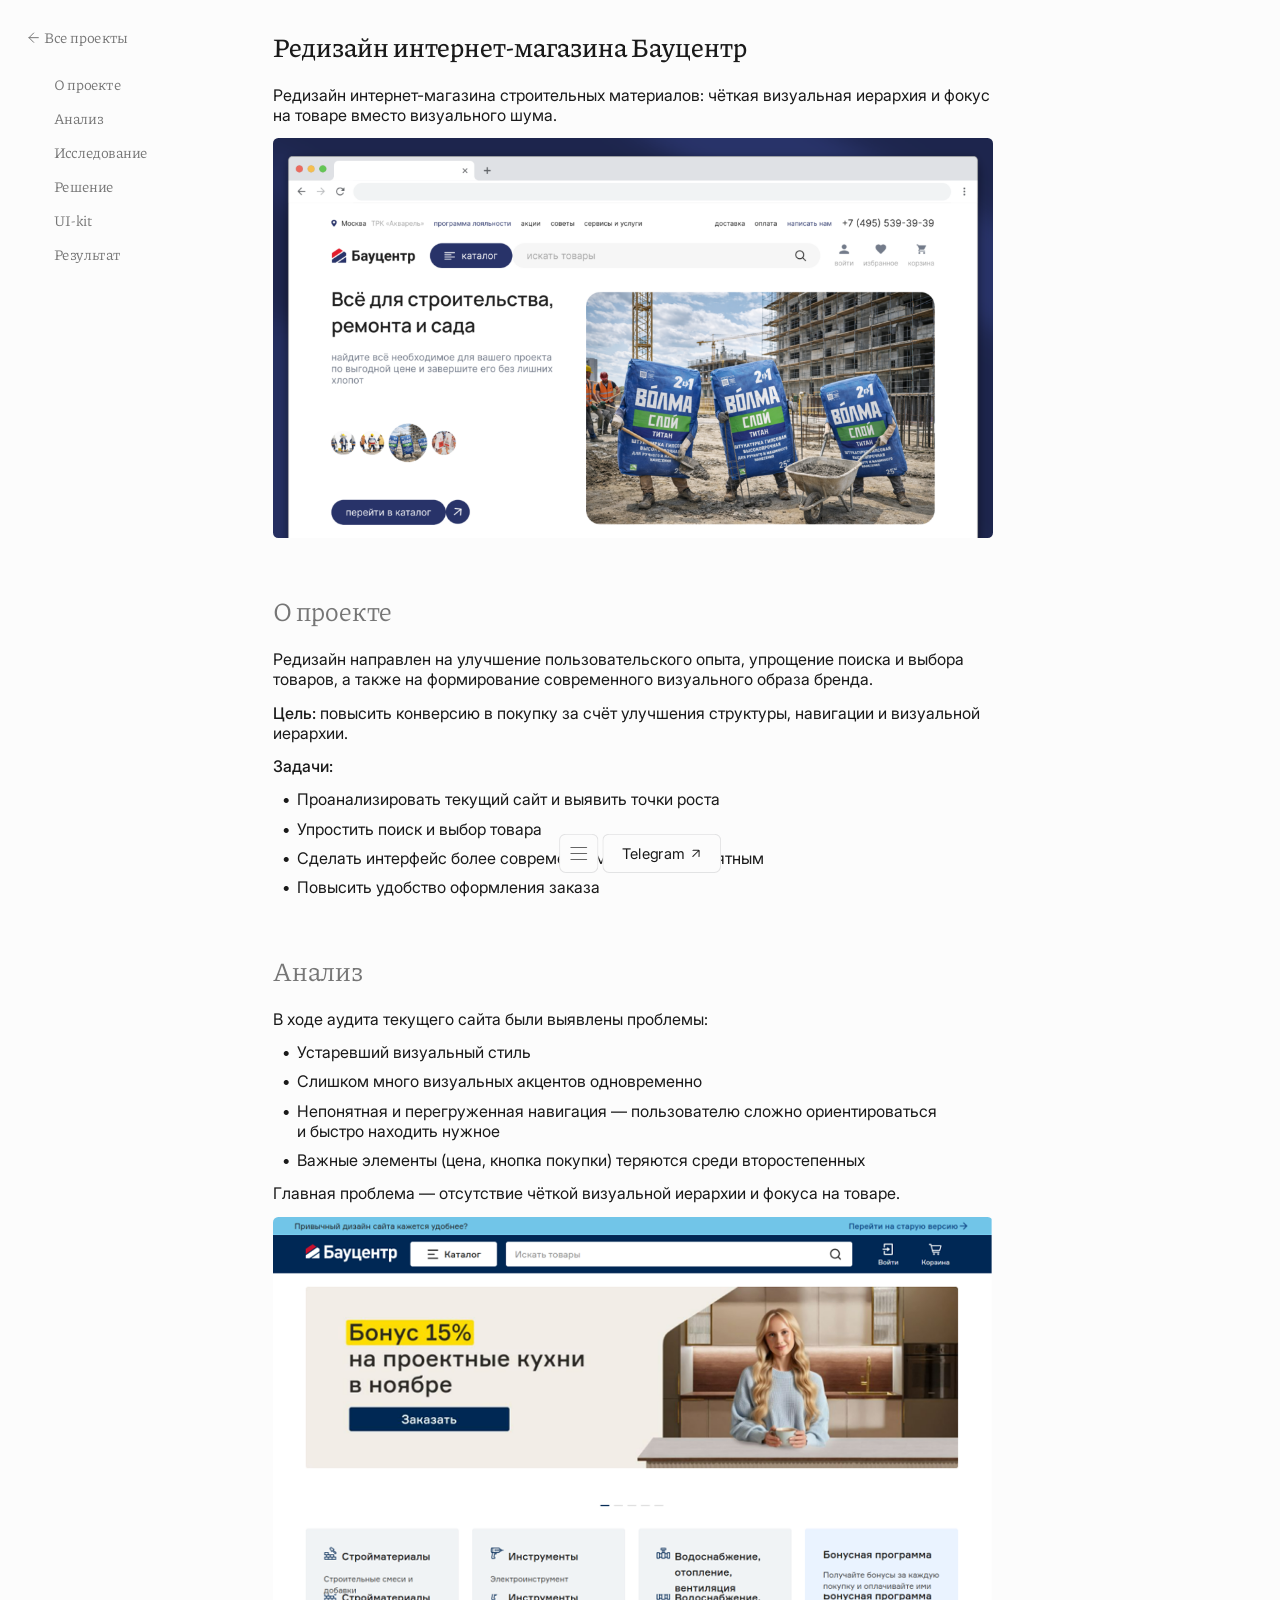
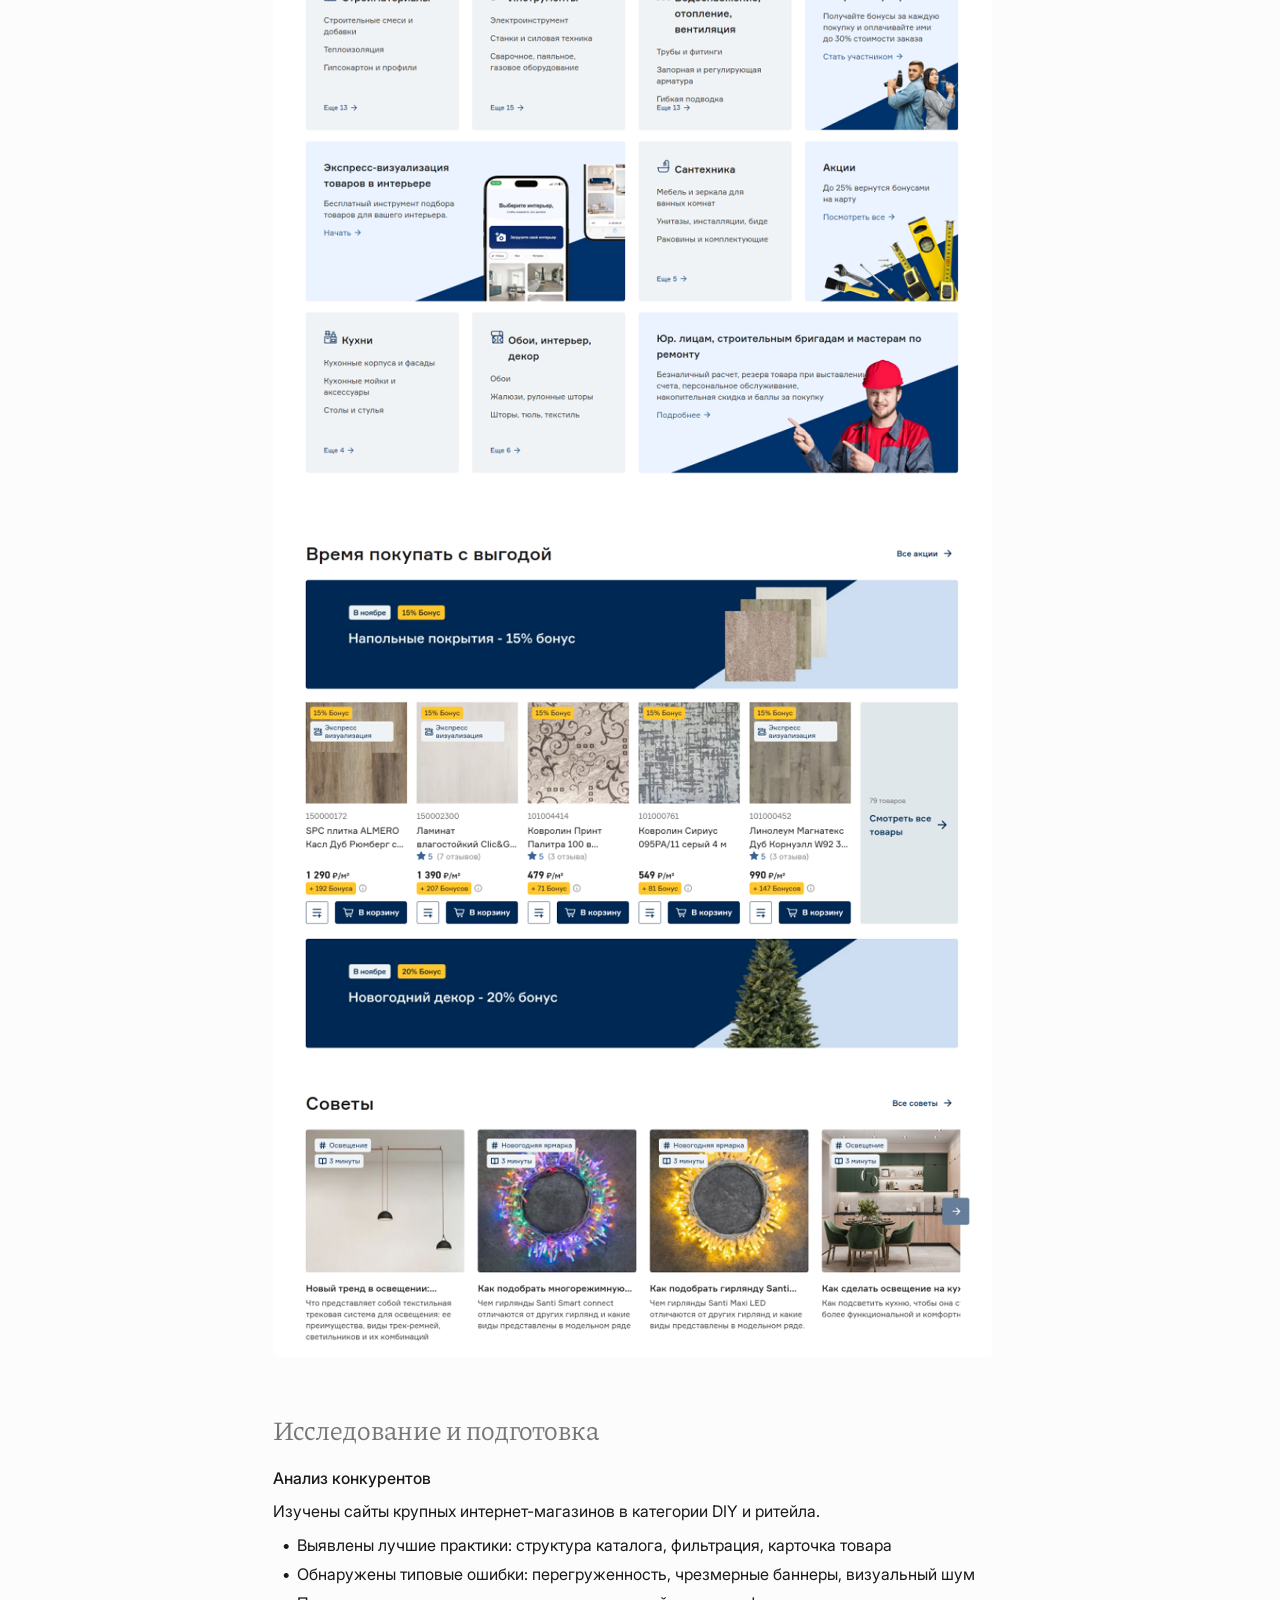
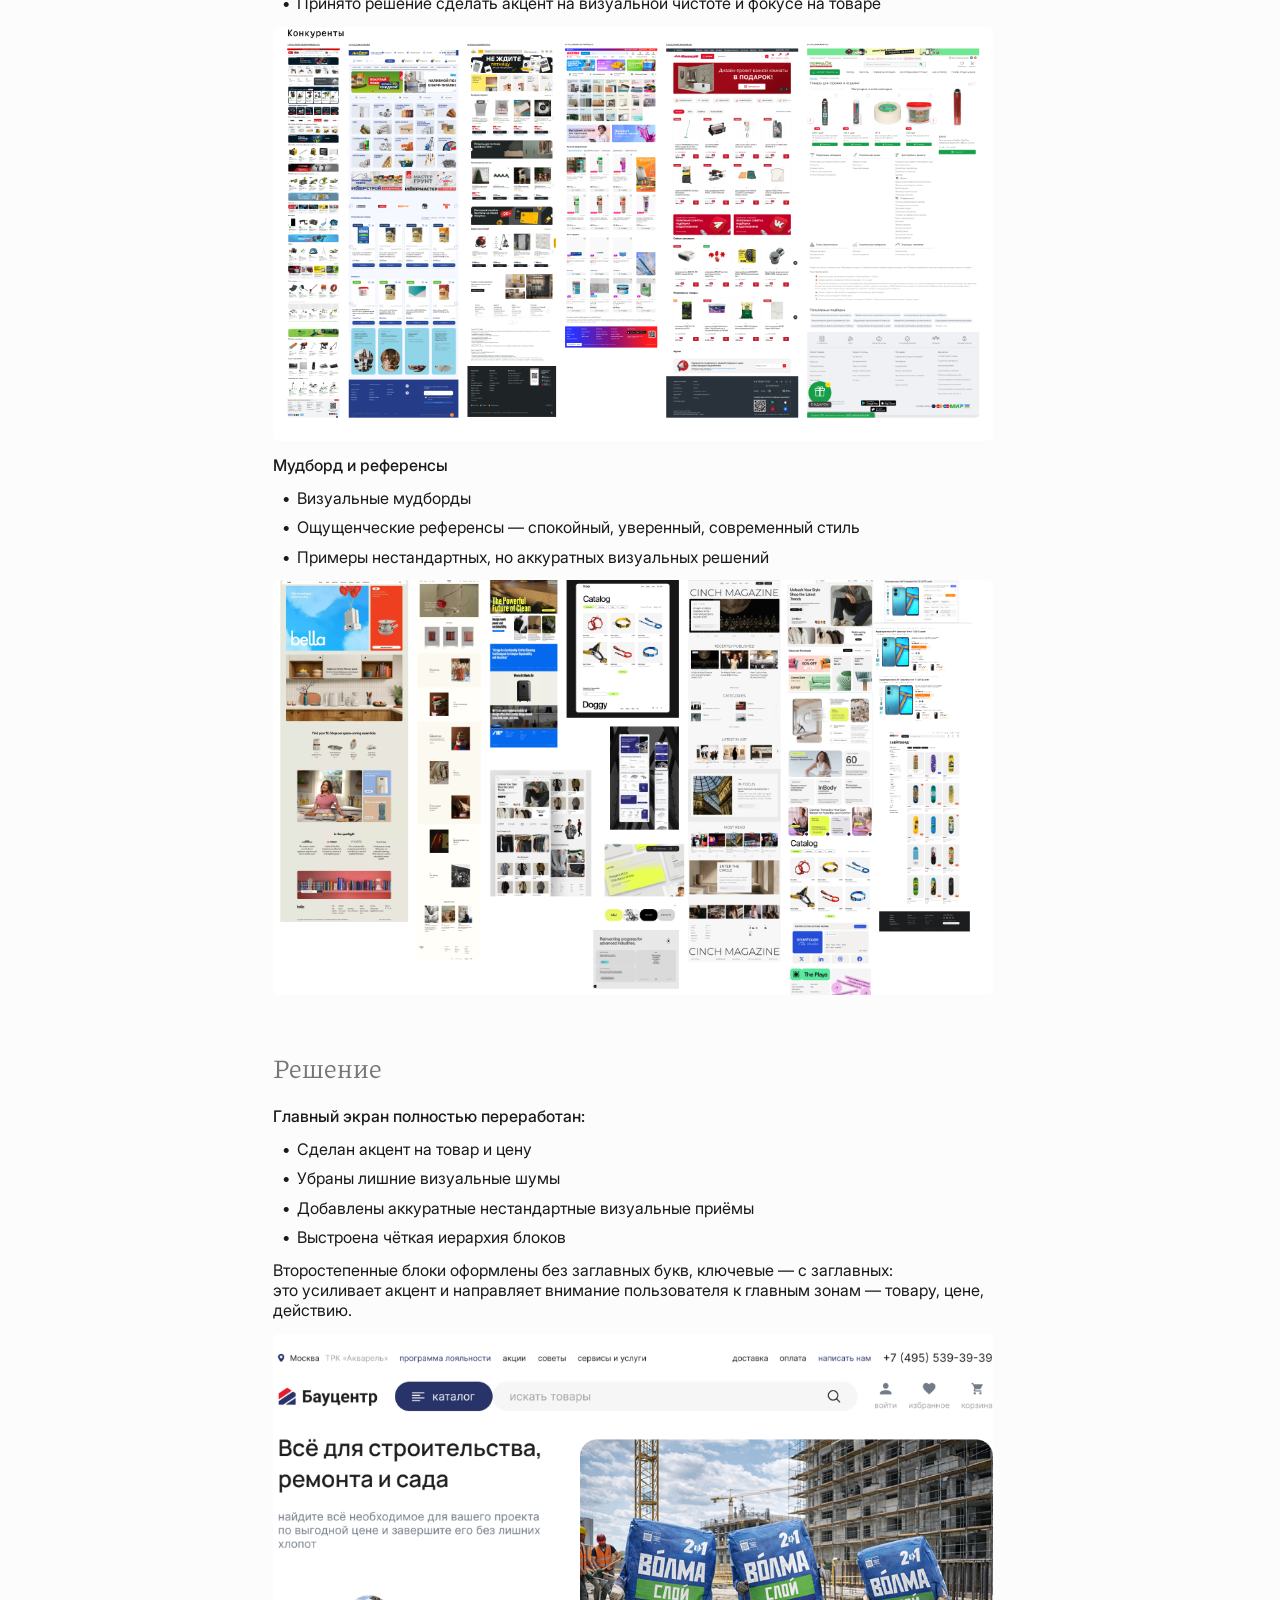
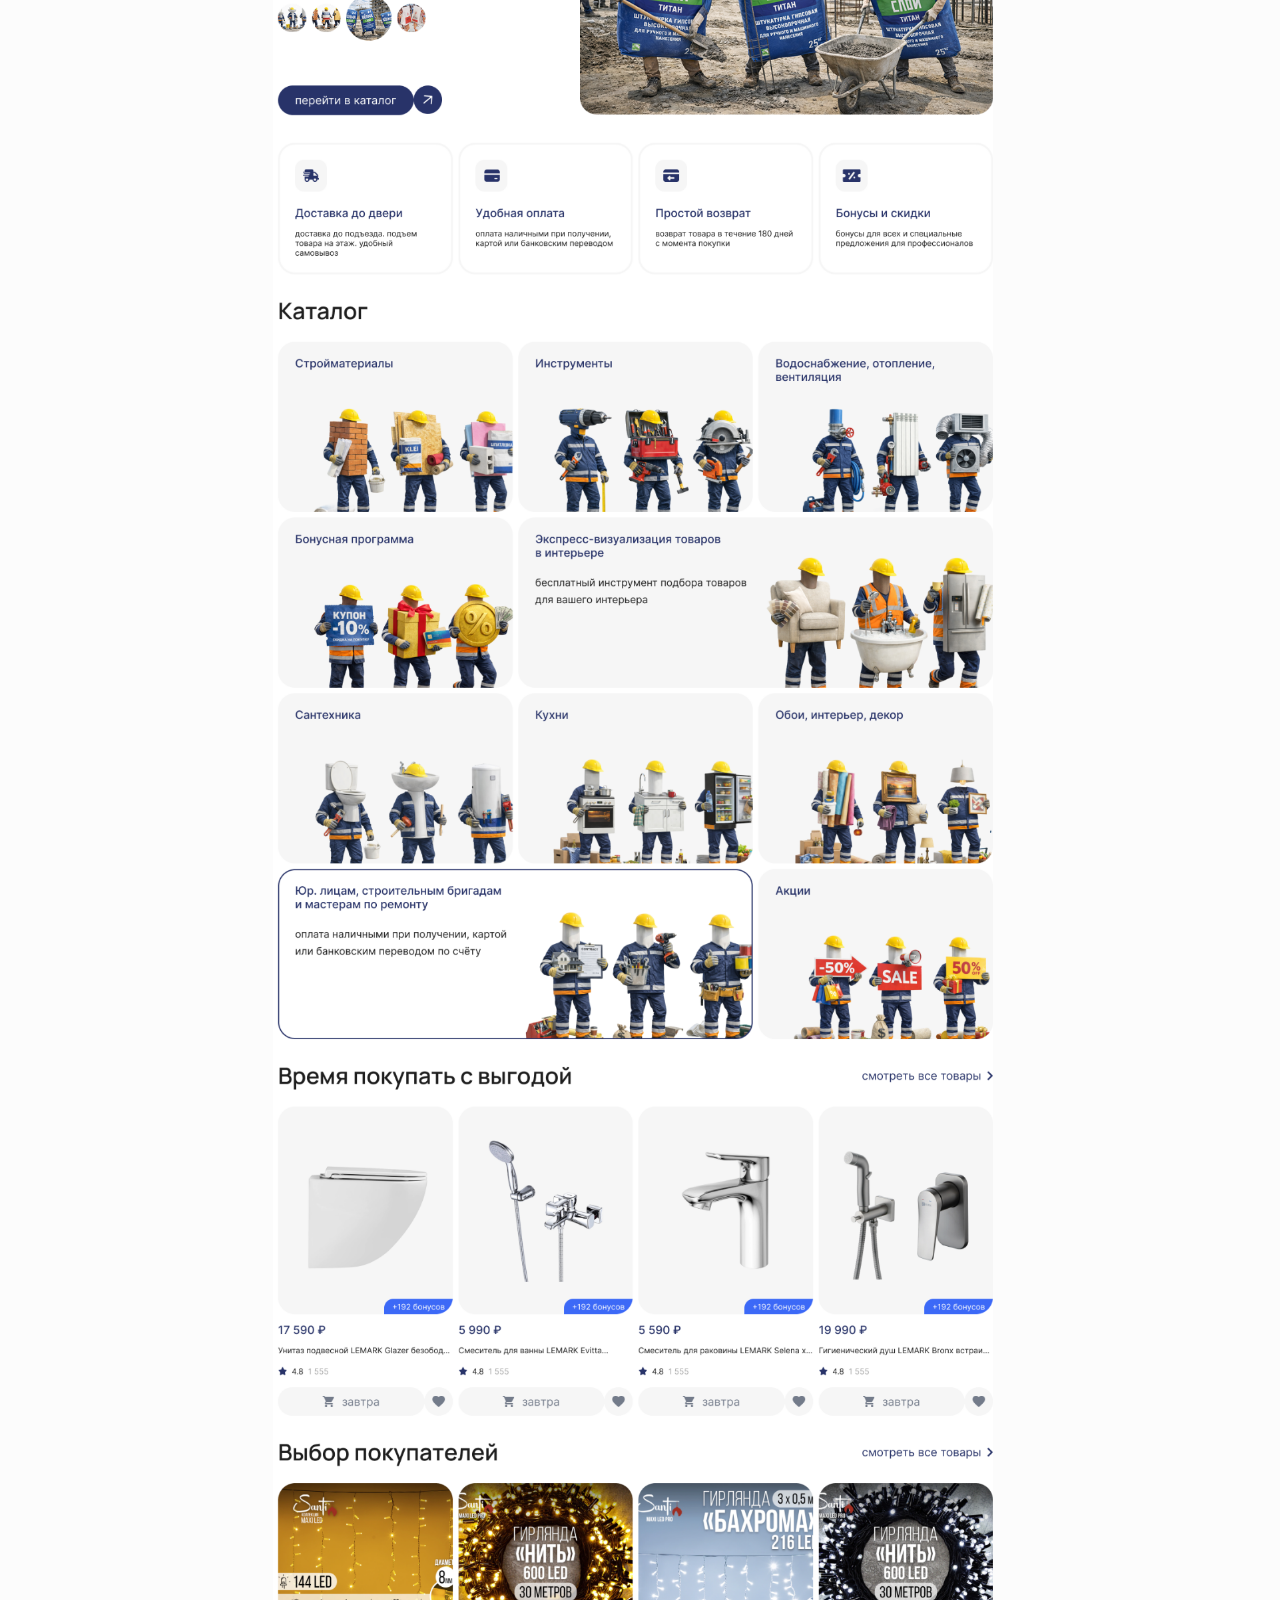
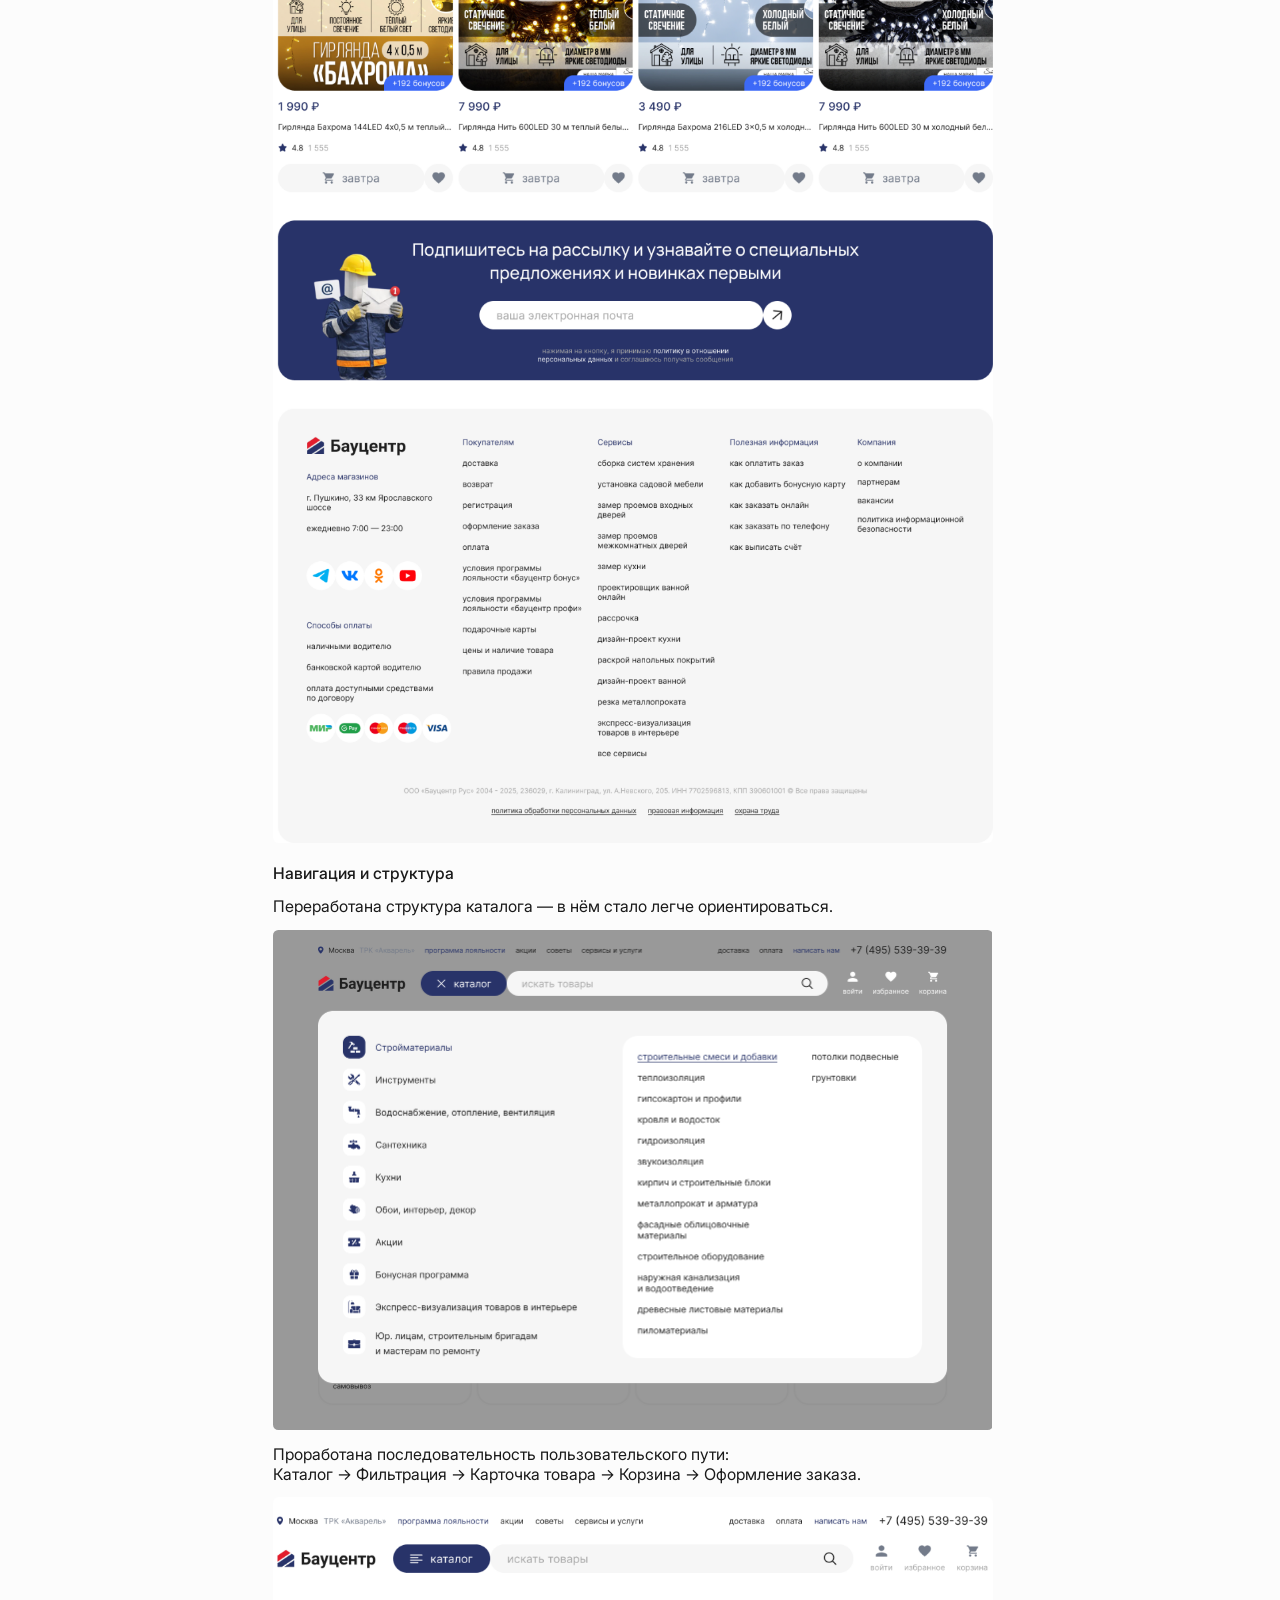
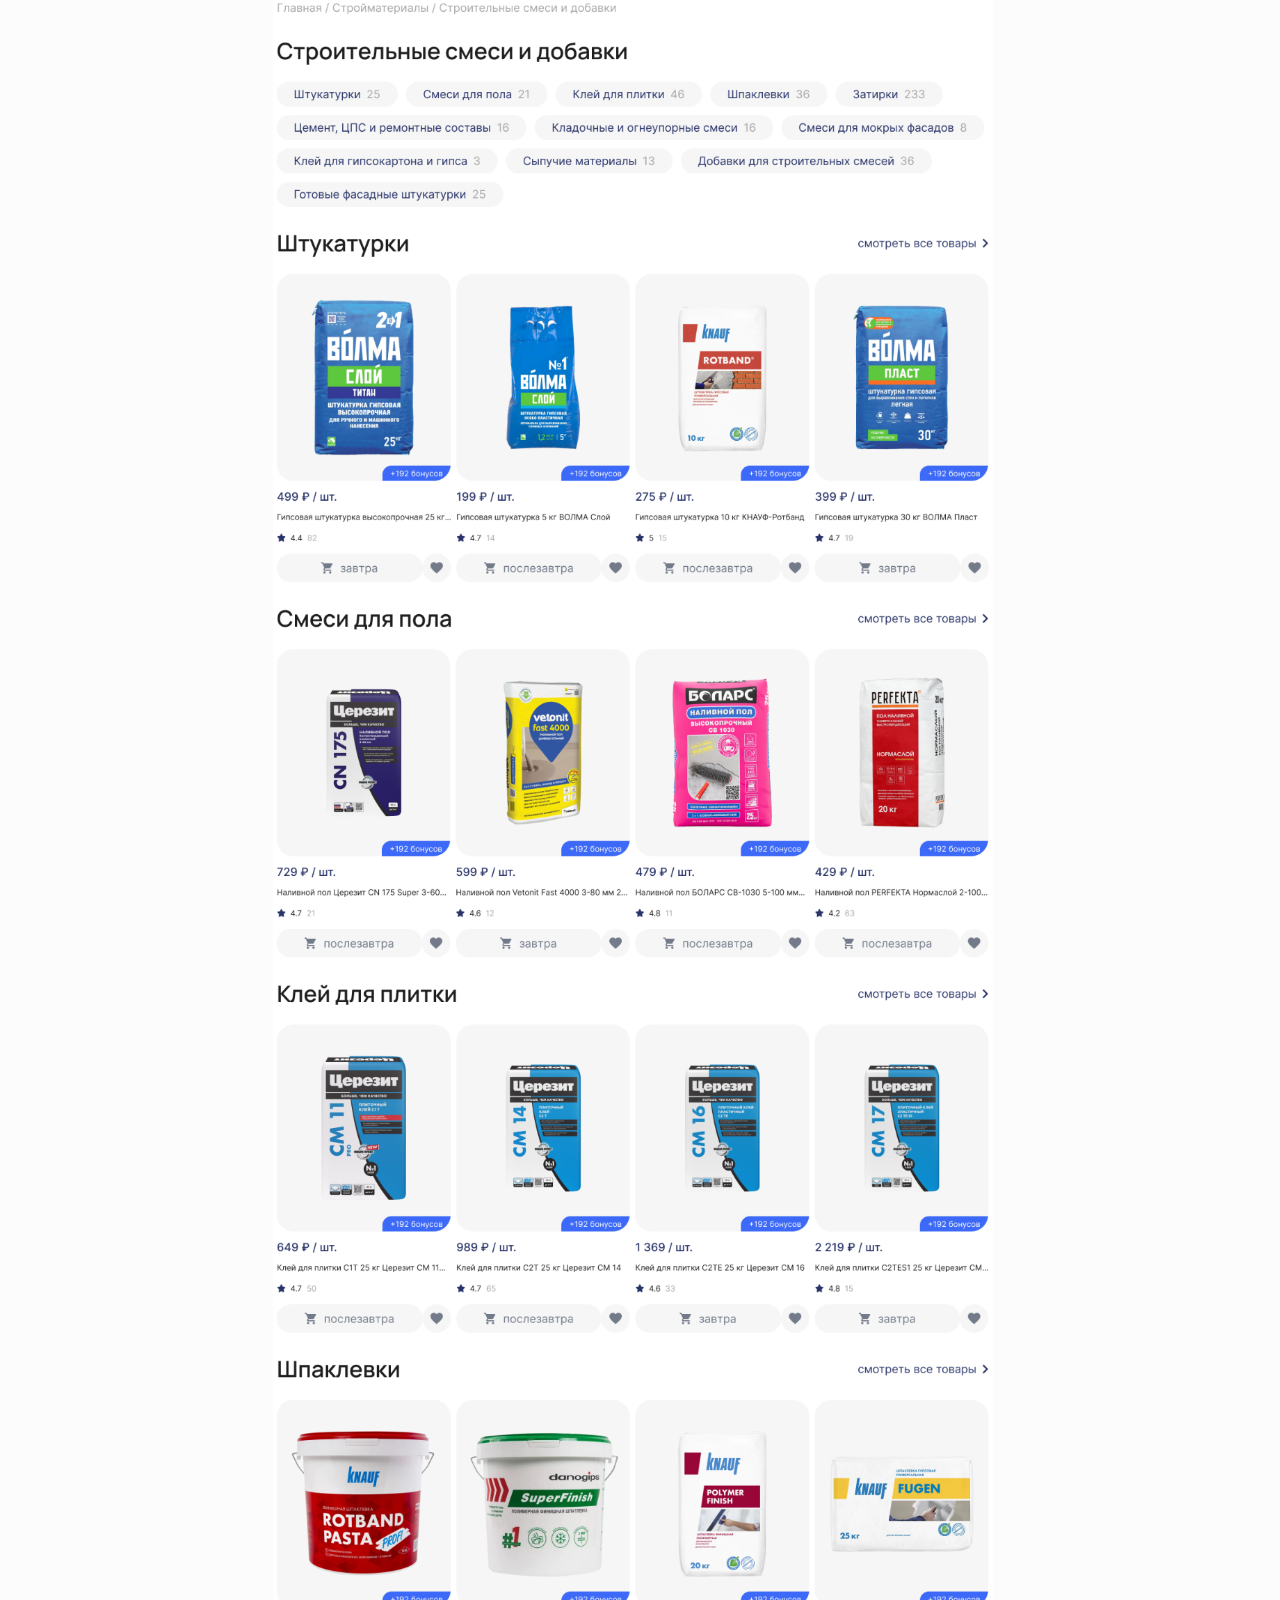
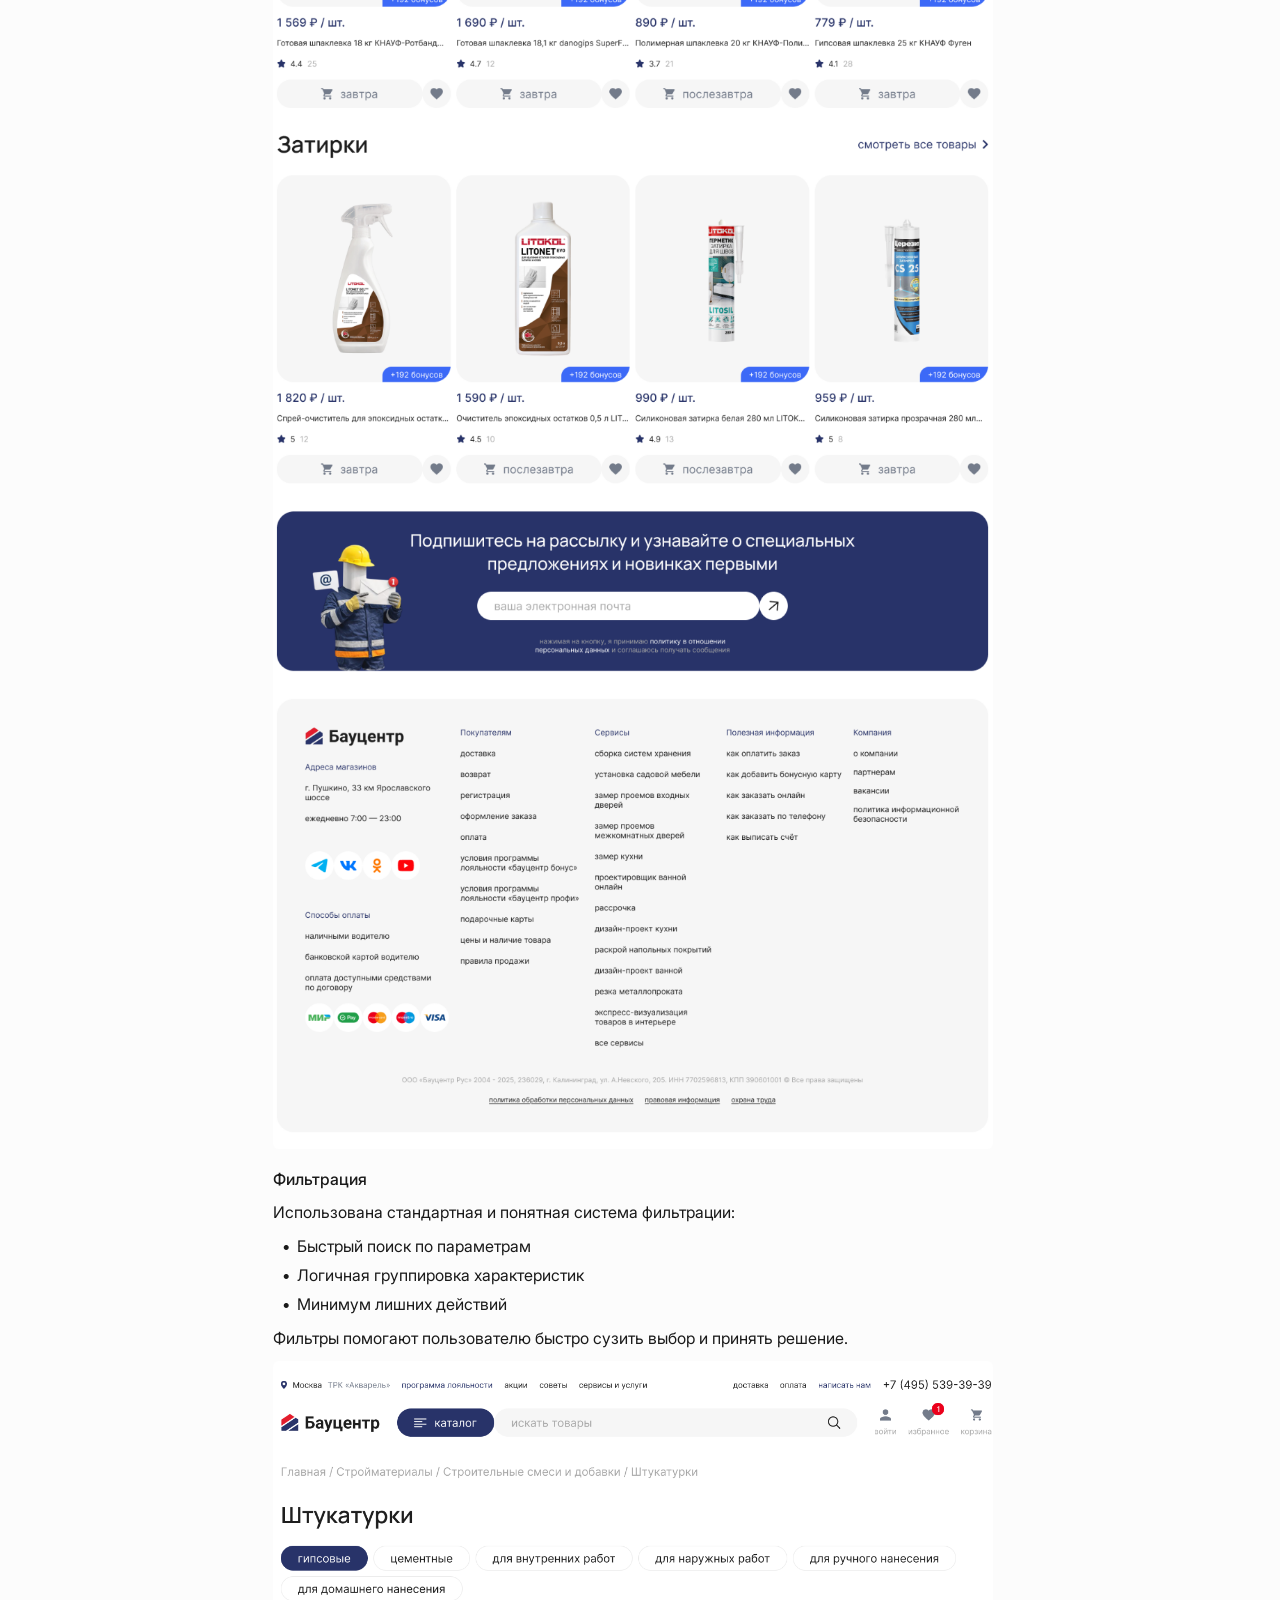
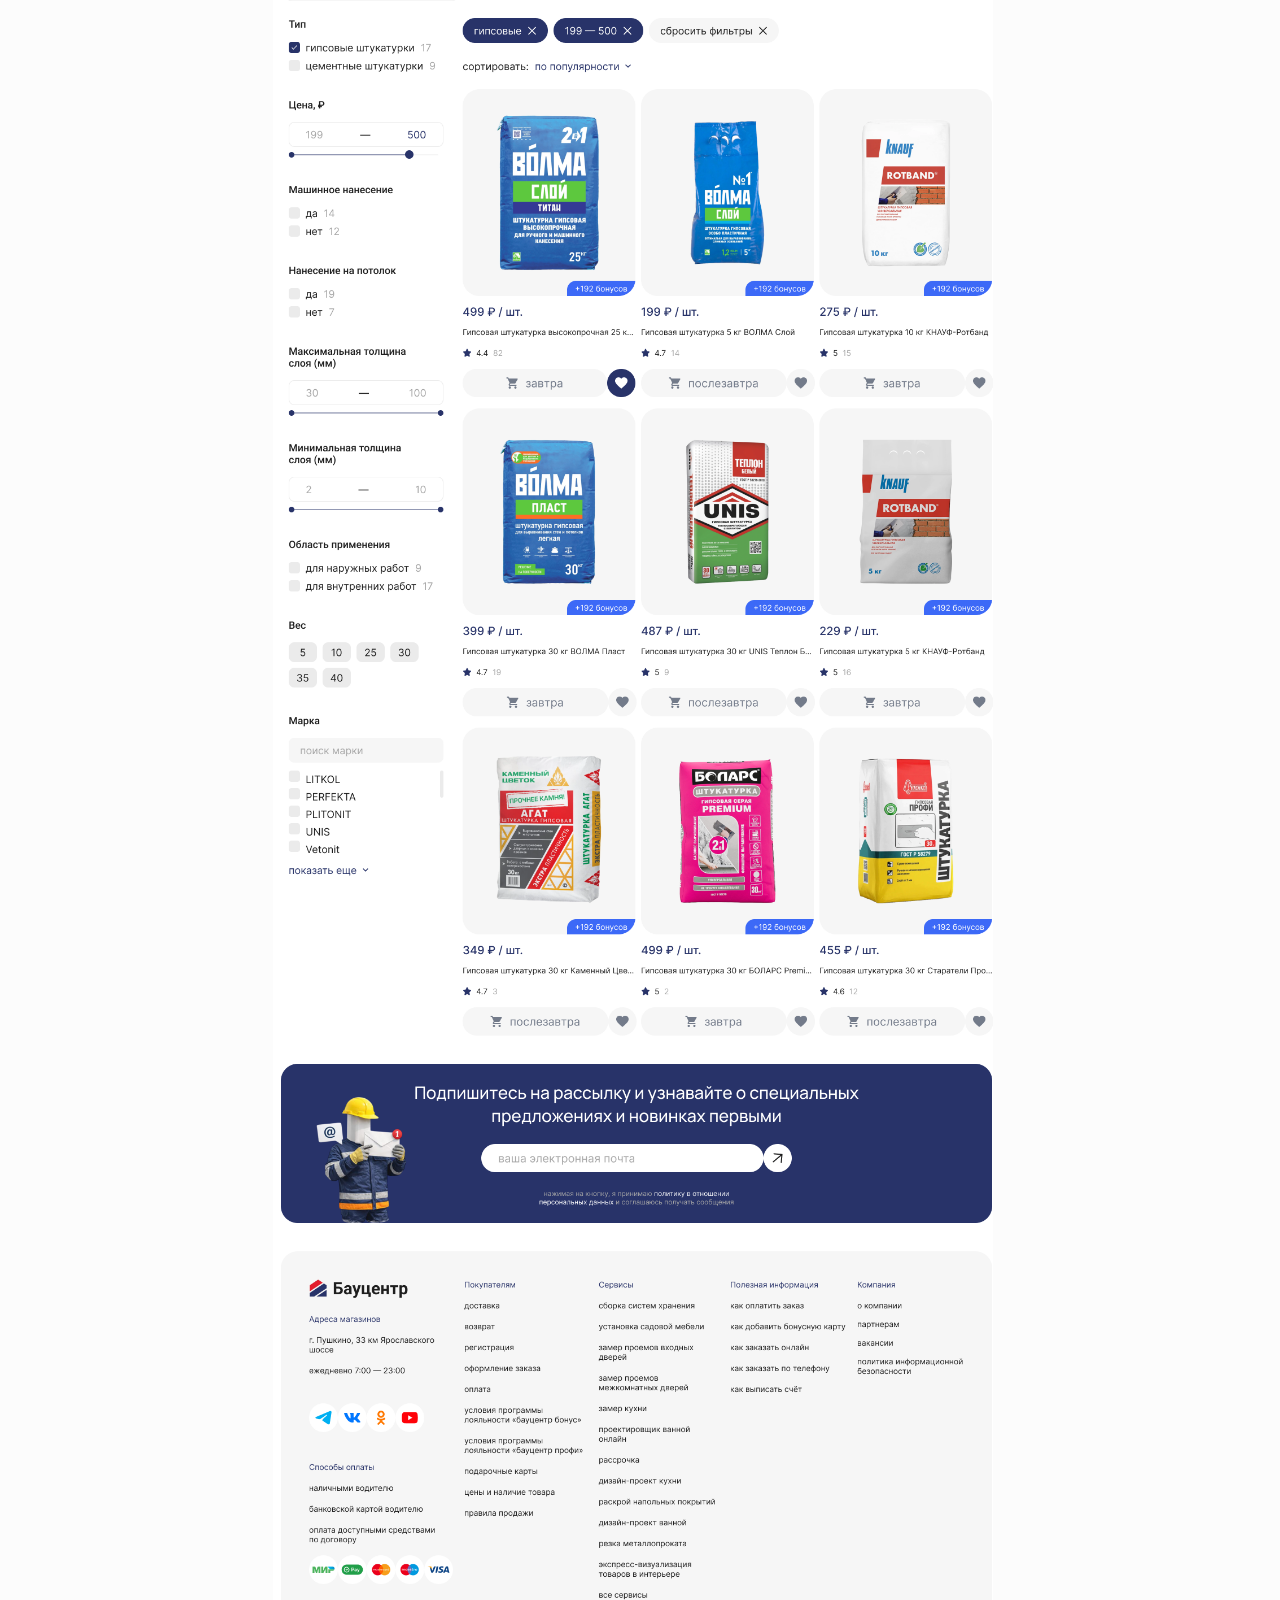
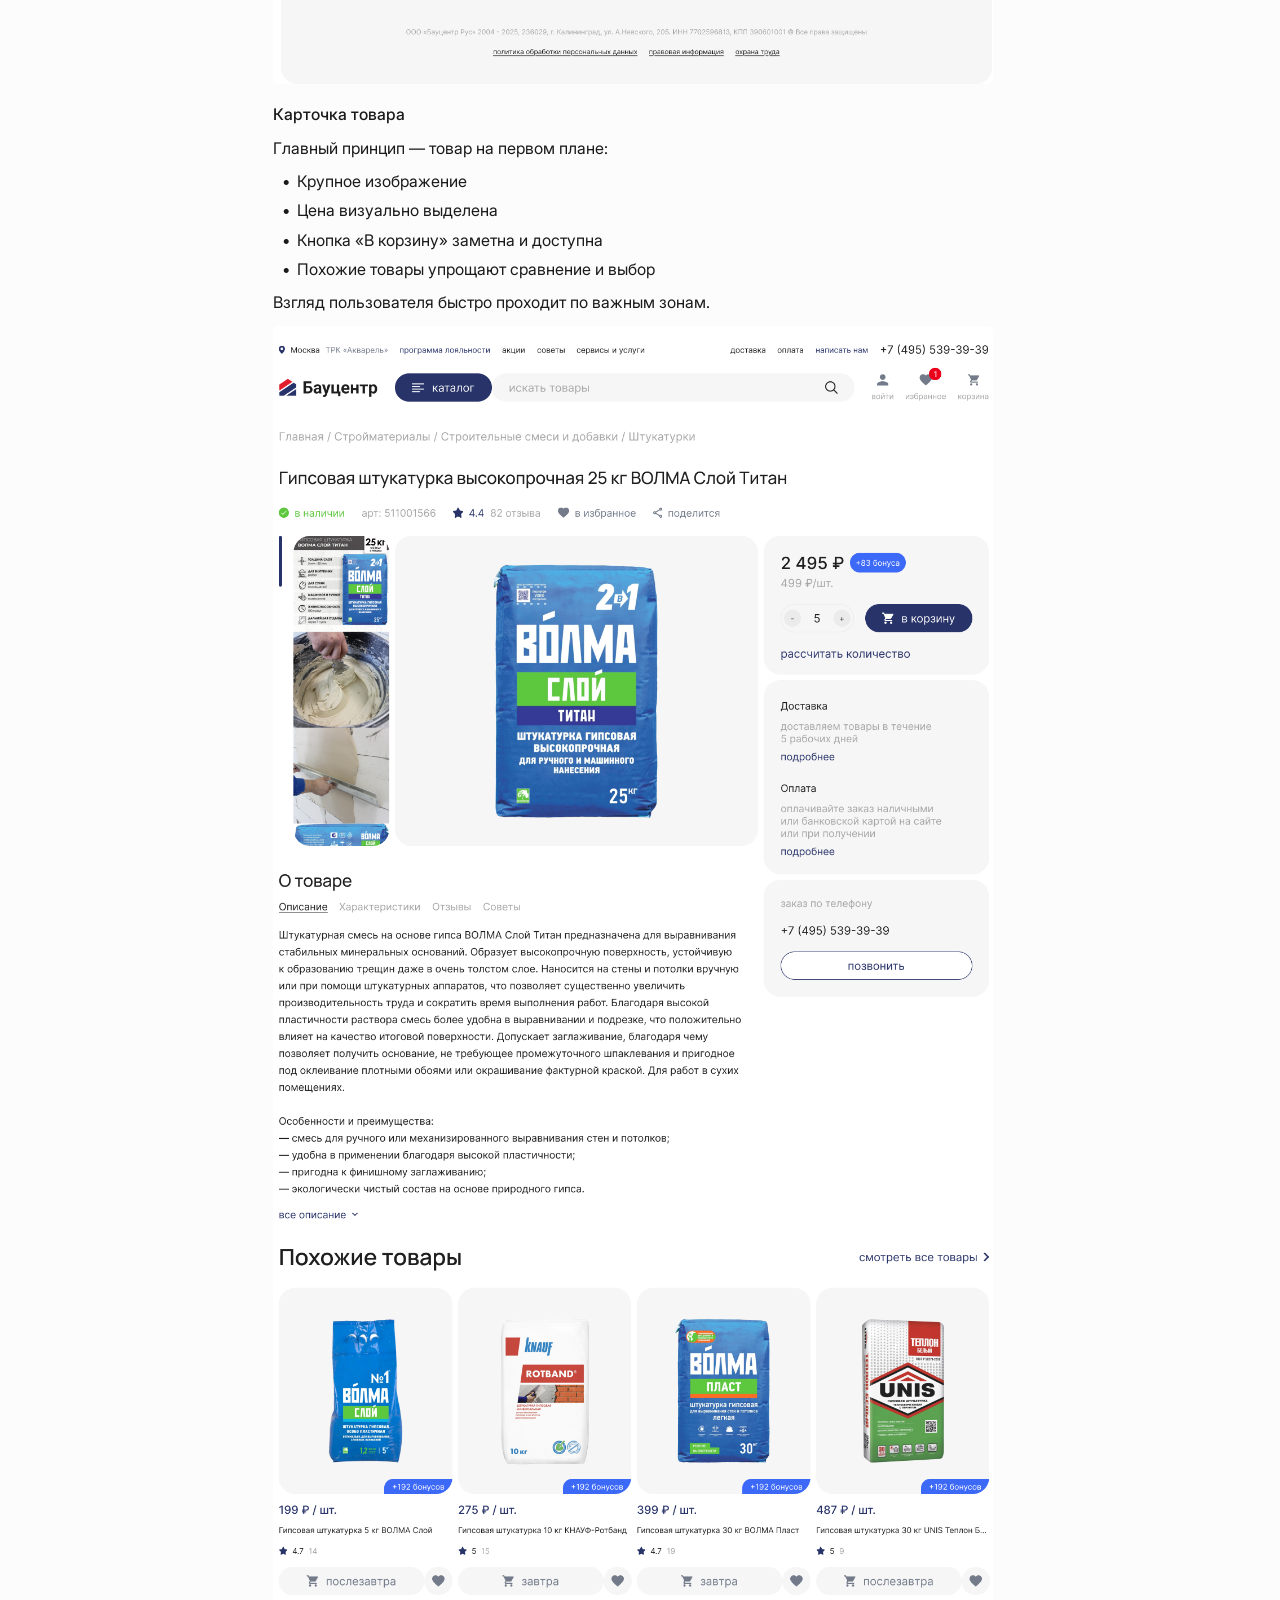
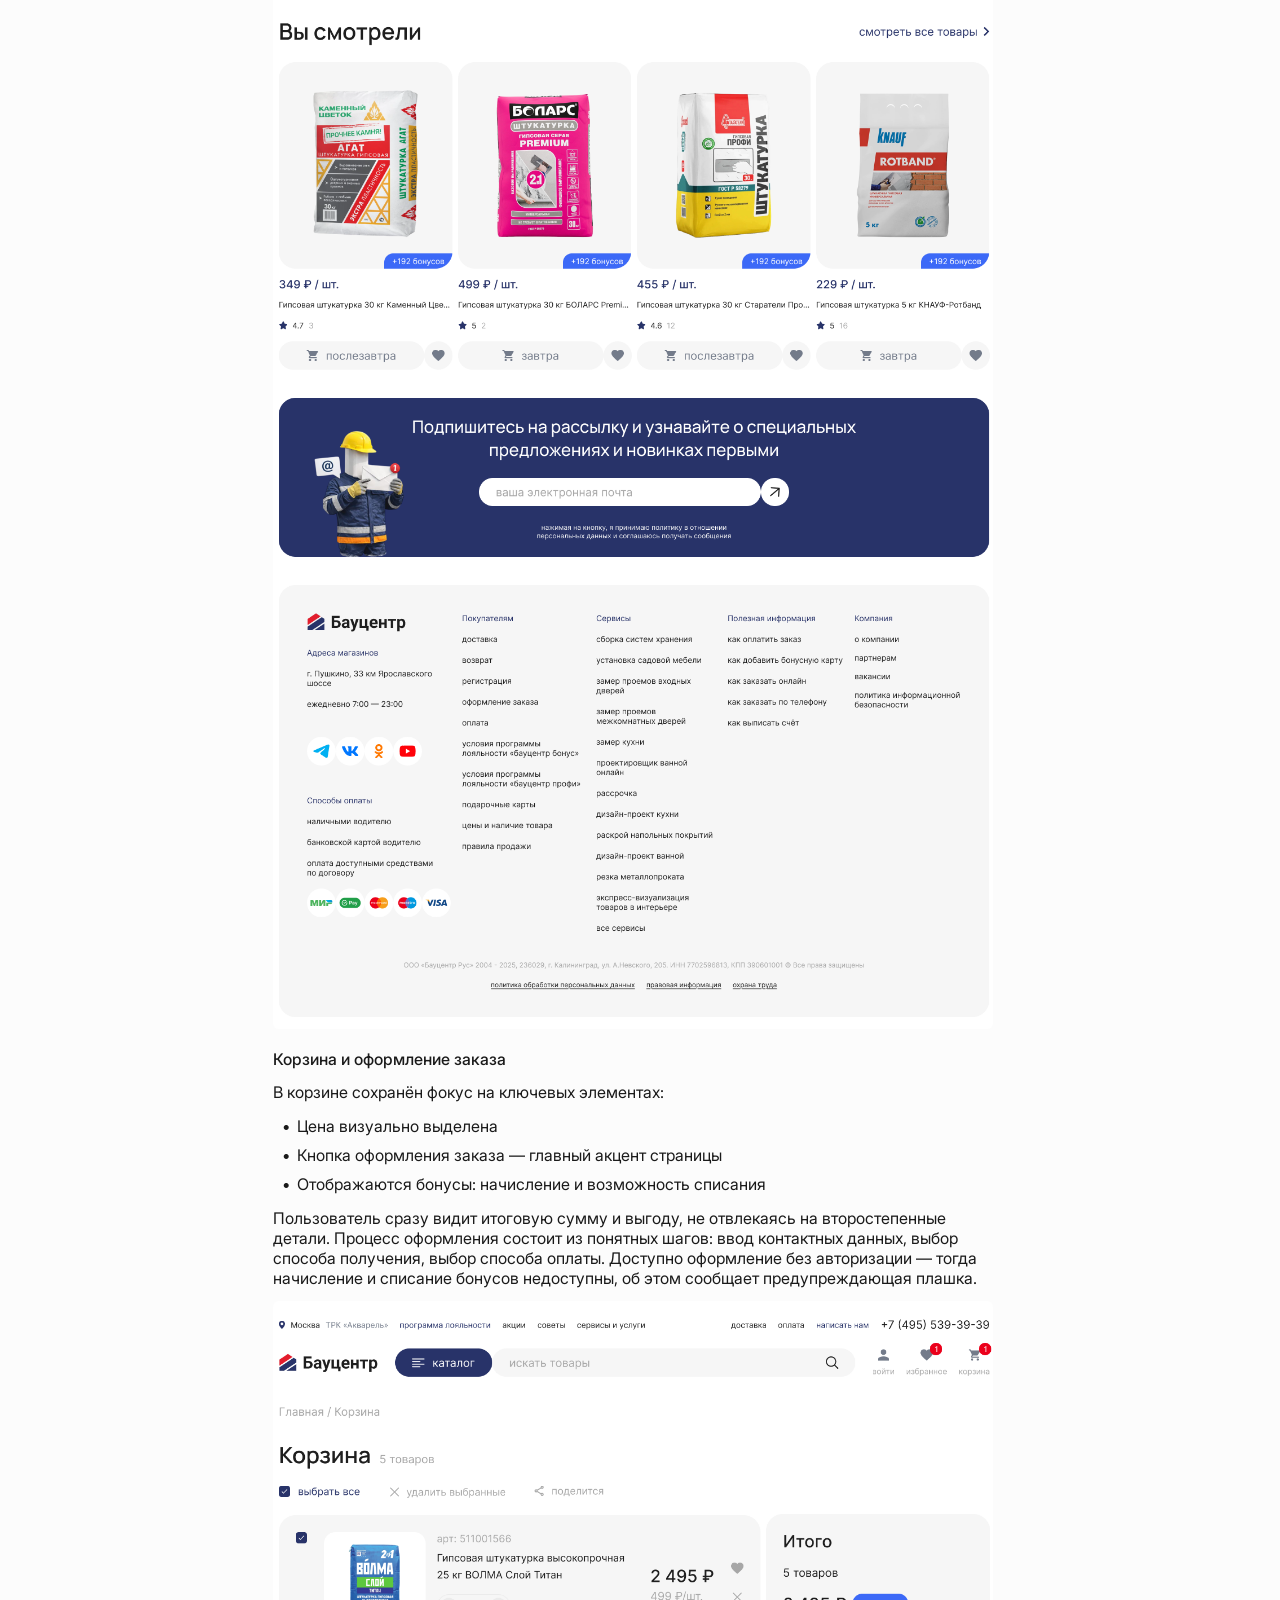
==== cases/baucentr.html @ 9cb947fd "Remove Investkollekciya case, fix About text, make og:image/og:url absolute" ====
<!DOCTYPE html>
<html lang="ru">
<head>
<meta charset="UTF-8">
<meta name="viewport" content="width=device-width, initial-scale=1.0">
<title>Бауцентр — редизайн интернет-магазина — Владимир Колмыков</title>
<meta name="description" content="Редизайн интернет-магазина строительных материалов: чёткая визуальная иерархия и фокус на товаре вместо визуального шума.">
<link rel="icon" type="image/png" href="../assets/images/avatar_color.png">
<link rel="apple-touch-icon" href="../assets/images/avatar_color.png">
<link rel="preconnect" href="https://fonts.googleapis.com">
<link rel="preconnect" href="https://fonts.gstatic.com" crossorigin>
<link href="https://fonts.googleapis.com/css2?family=Inter:wght@400;500&family=Piazzolla:wght@400;500&display=swap" rel="stylesheet">
<link rel="stylesheet" href="../css/styles.css">
<link rel="stylesheet" href="../css/case.css">
</head>
<body>

  <nav class="case-nav">
    <a href="../index.html#projects" class="case-nav__back underline-link js-reveal">
      <svg class="case-nav__back-icon" viewBox="0 0 20 20" fill="none" xmlns="http://www.w3.org/2000/svg"><path d="M17 10H3M10 3L3 10L10 17" stroke="#767676" stroke-width="1.5" stroke-linecap="round" stroke-linejoin="round"/></svg>
      <span class="case-nav__back-text">Все проекты</span>
    </a>
    <div class="case-nav__list">
      <a href="#o-proekte" class="case-nav__link js-reveal">О&nbsp;проекте</a>
      <a href="#analiz" class="case-nav__link js-reveal">Анализ</a>
      <a href="#issledovanie" class="case-nav__link js-reveal">Исследование</a>
      <a href="#reshenie" class="case-nav__link js-reveal">Решение</a>
      <a href="#ui-kit" class="case-nav__link js-reveal">UI-kit</a>
      <a href="#rezultat" class="case-nav__link js-reveal">Результат</a>
    </div>
  </nav>

  <a href="skoutai.html" class="case-project-nav case-project-nav--prev" aria-label="Предыдущий проект — ScoutAI">
    <svg viewBox="0 0 80 80" fill="none" xmlns="http://www.w3.org/2000/svg"><path d="M68 40H12M40 12L12 40L40 68" stroke-width="6" stroke-linecap="round" stroke-linejoin="round"/></svg>
  </a>

  <div class="case-page">

    <main class="case-content">

      <section id="obzor" class="case-section" data-case-section>
        <h1 class="case-hero__title js-reveal">Редизайн интернет-магазина Бауцентр</h1>
        <div class="case-body-group">
          <p class="case-body js-reveal">Редизайн интернет-магазина строительных материалов: чёткая визуальная иерархия и&nbsp;фокус на&nbsp;товаре вместо визуального шума.</p>
          <div class="case-shot case-shot--parallax js-reveal" style="height:600px">
            <div class="case-shot__crop">
              <img src="../assets/images/cases/baucentr/obzor-hero.png" style="height:135%; left:0; top:-2.83%; width:100%;" alt="Бауцентр — обзор">
            </div>
          </div>
        </div>
      </section>

      <section id="o-proekte" class="case-section" data-case-section>
        <h2 class="case-section__title">О&nbsp;проекте</h2>
        <div class="case-body-group">
          <p class="case-body">Редизайн направлен на&nbsp;улучшение пользовательского опыта, упрощение поиска и&nbsp;выбора товаров, а&nbsp;также на&nbsp;формирование современного визуального образа бренда.</p>
          <p class="case-body"><b>Цель:</b> повысить конверсию в&nbsp;покупку за&nbsp;счёт улучшения структуры, навигации и&nbsp;визуальной иерархии.</p>
          <p class="case-label">Задачи:</p>
          <ul class="case-list">
            <li>Проанализировать текущий сайт и&nbsp;выявить точки роста</li>
            <li>Упростить поиск и&nbsp;выбор товара</li>
            <li>Сделать интерфейс более современным, чистым и&nbsp;понятным</li>
            <li>Повысить удобство оформления заказа</li>
          </ul>
        </div>
      </section>

      <section id="analiz" class="case-section" data-case-section>
        <h2 class="case-section__title">Анализ</h2>
        <div class="case-body-group">
          <p class="case-body">В&nbsp;ходе аудита текущего сайта были выявлены проблемы:</p>
          <ul class="case-list">
            <li>Устаревший визуальный стиль</li>
            <li>Слишком много визуальных акцентов одновременно</li>
            <li>Непонятная и&nbsp;перегруженная навигация — пользователю сложно ориентироваться и&nbsp;быстро находить нужное</li>
            <li>Важные элементы (цена, кнопка покупки) теряются среди второстепенных</li>
          </ul>
          <p class="case-body">Главная проблема — отсутствие чёткой визуальной иерархии и&nbsp;фокуса на&nbsp;товаре.</p>
          <div class="case-shot" style="height:2610px">
            <div class="case-shot__crop">
              <img src="../assets/images/cases/baucentr/audit.png" style="height:101.31%; left:-0.03%; top:0; width:100%;" alt="Аудит текущего сайта Бауцентр">
            </div>
          </div>
        </div>
      </section>

      <section id="issledovanie" class="case-section" data-case-section>
        <h2 class="case-section__title">Исследование и&nbsp;подготовка</h2>
        <div class="case-body-group">
          <p class="case-label">Анализ конкурентов</p>
          <p class="case-body">Изучены сайты крупных интернет-магазинов в&nbsp;категории DIY и&nbsp;ритейла.</p>
          <ul class="case-list">
            <li>Выявлены лучшие практики: структура каталога, фильтрация, карточка товара</li>
            <li>Обнаружены типовые ошибки: перегруженность, чрезмерные баннеры, визуальный шум</li>
            <li>Принято решение сделать акцент на&nbsp;визуальной чистоте и&nbsp;фокусе на&nbsp;товаре</li>
          </ul>
          <div class="case-shot" style="height:622px">
            <img class="case-shot__img" src="../assets/images/cases/baucentr/competitors.png" alt="Анализ конкурентов Бауцентр">
          </div>
          <p class="case-label">Мудборд и&nbsp;референсы</p>
          <ul class="case-list">
            <li>Визуальные мудборды</li>
            <li>Ощущенческие референсы — спокойный, уверенный, современный стиль</li>
            <li>Примеры нестандартных, но&nbsp;аккуратных визуальных решений</li>
          </ul>
          <div class="case-shot" style="height:622px">
            <img class="case-shot__img" src="../assets/images/cases/baucentr/moodboard.png" alt="Мудборд Бауцентр">
          </div>
        </div>
      </section>

      <section id="reshenie" class="case-section" data-case-section>
        <h2 class="case-section__title">Решение</h2>

        <div class="case-screen">
          <p class="case-label">Главный экран полностью переработан:</p>
          <ul class="case-list">
            <li>Сделан акцент на&nbsp;товар и&nbsp;цену</li>
            <li>Убраны лишние визуальные шумы</li>
            <li>Добавлены аккуратные нестандартные визуальные приёмы</li>
            <li>Выстроена чёткая иерархия блоков</li>
          </ul>
          <p class="case-body">Второстепенные блоки оформлены без&nbsp;заглавных букв, ключевые — с&nbsp;заглавных: это&nbsp;усиливает акцент и&nbsp;направляет внимание пользователя к&nbsp;главным зонам — товару, цене, действию.</p>
          <div class="case-shot" style="height:4064px">
            <div class="case-shot__crop">
              <img src="../assets/images/cases/baucentr/main-screen.png" style="height:100.62%; left:-6.3%; top:0; width:113.43%;" alt="Главный экран Бауцентр">
            </div>
          </div>
        </div>

        <div class="case-screen">
          <p class="case-label">Навигация и&nbsp;структура</p>
          <p class="case-body">Переработана структура каталога — в&nbsp;нём стало легче ориентироваться.</p>
          <div class="case-shot" style="height:751px">
            <div class="case-shot__crop">
              <img src="../assets/images/cases/baucentr/navigation.png" style="height:100.16%; left:0.01%; top:-0.18%; width:99.99%;" alt="Структура каталога Бауцентр">
            </div>
          </div>
          <p class="case-body">Проработана последовательность пользовательского пути:<br>Каталог → Фильтрация → Карточка товара → Корзина → Оформление заказа.</p>
          <div class="case-shot" style="height:4278px">
            <img class="case-shot__img" src="../assets/images/cases/baucentr/user-journey.png" alt="Путь пользователя Бауцентр">
          </div>
        </div>

        <div class="case-screen">
          <p class="case-label">Фильтрация</p>
          <p class="case-body">Использована стандартная и&nbsp;понятная система фильтрации:</p>
          <ul class="case-list">
            <li>Быстрый поиск по&nbsp;параметрам</li>
            <li>Логичная группировка характеристик</li>
            <li>Минимум лишних действий</li>
          </ul>
          <p class="case-body">Фильтры помогают пользователю быстро сузить выбор и&nbsp;принять решение.</p>
          <div class="case-shot" style="height:2885px">
            <div class="case-shot__crop">
              <img src="../assets/images/cases/baucentr/filters.png" style="height:100.87%; left:-5.95%; top:0; width:112.99%;" alt="Фильтрация Бауцентр">
            </div>
          </div>
        </div>

        <div class="case-screen">
          <p class="case-label">Карточка товара</p>
          <p class="case-body">Главный принцип — товар на&nbsp;первом плане:</p>
          <ul class="case-list">
            <li>Крупное изображение</li>
            <li>Цена визуально выделена</li>
            <li>Кнопка «В&nbsp;корзину» заметна и&nbsp;доступна</li>
            <li>Похожие товары упрощают сравнение и&nbsp;выбор</li>
          </ul>
          <p class="case-body">Взгляд пользователя быстро проходит по&nbsp;важным зонам.</p>
          <div class="case-shot" style="height:3455px">
            <div class="case-shot__crop">
              <img src="../assets/images/cases/baucentr/product-card.png" style="height:100.21%; left:-6.17%; top:0; width:112.81%;" alt="Карточка товара Бауцентр">
            </div>
          </div>
        </div>

        <div class="case-screen">
          <p class="case-label">Корзина и&nbsp;оформление заказа</p>
          <p class="case-body">В&nbsp;корзине сохранён фокус на&nbsp;ключевых элементах:</p>
          <ul class="case-list">
            <li>Цена визуально выделена</li>
            <li>Кнопка оформления заказа — главный акцент страницы</li>
            <li>Отображаются бонусы: начисление и&nbsp;возможность списания</li>
          </ul>
          <p class="case-body">Пользователь сразу видит итоговую сумму и&nbsp;выгоду, не&nbsp;отвлекаясь на&nbsp;второстепенные детали. Процесс оформления состоит из&nbsp;понятных шагов: ввод контактных данных, выбор способа получения, выбор способа оплаты. Доступно оформление без&nbsp;авторизации — тогда начисление и&nbsp;списание бонусов недоступны, об&nbsp;этом сообщает предупреждающая плашка.</p>
          <div class="case-shot" style="height:3226px">
            <div class="case-shot__crop">
              <img src="../assets/images/cases/baucentr/cart.png" style="height:100.43%; left:-6.23%; top:0.01%; width:112.99%;" alt="Корзина Бауцентр">
            </div>
          </div>
          <div class="case-shot" style="height:2534px">
            <div class="case-shot__crop">
              <img src="../assets/images/cases/baucentr/checkout.png" style="height:100.98%; left:-6.9%; top:-0.02%; width:113.38%;" alt="Оформление заказа Бауцентр">
            </div>
          </div>
        </div>
      </section>

      <section id="ui-kit" class="case-section" data-case-section>
        <h2 class="case-section__title">UI-kit</h2>
        <div class="case-body-group">
          <p class="case-body">Был разработан UI-kit, включающий:</p>
          <ul class="case-list">
            <li>Типографику</li>
            <li>Цветовую систему</li>
            <li>Компоненты (кнопки, карточки, фильтры, поля ввода)</li>
            <li>Правила отступов и&nbsp;иерархии</li>
          </ul>
          <p class="case-body">Это&nbsp;позволило обеспечить консистентность интерфейса и&nbsp;упростить масштабирование.</p>
          <div class="case-shot" style="height:1513px">
            <img class="case-shot__img" src="../assets/images/cases/baucentr/ui-kit.png" alt="UI-kit Бауцентр">
          </div>
        </div>
      </section>

      <section id="rezultat" class="case-section" data-case-section>
        <h2 class="case-section__title">Результат</h2>
        <ul class="case-list">
          <li>Каталог, навигация и&nbsp;карточка товара переработаны</li>
          <li>Путь пользователя до&nbsp;покупки упрощён: каталог → фильтрация → карточка → корзина → оформление</li>
          <li>Разработан UI-kit с&nbsp;типографикой, цветом и&nbsp;компонентами</li>
          <li>Интерфейс стал чище и&nbsp;понятнее, ключевые акценты смещены на&nbsp;товар и&nbsp;цену. За&nbsp;счёт снижения визуального шума и&nbsp;упрощения выбора ожидается рост конверсии в&nbsp;покупку и&nbsp;улучшение пользовательского опыта.</li>
        </ul>
      </section>

    </main>

  </div>

  <div class="float-menu-backdrop" id="float-menu-backdrop" aria-hidden="true"></div>

  <div class="float-menu" id="float-menu">
    <div class="float-menu__toggle-wrap">
      <button type="button" class="float-menu__toggle" id="float-menu-toggle" aria-label="Меню" aria-expanded="false" aria-controls="float-menu-dropdown">
        <span class="float-menu__icon" aria-hidden="true">
          <span class="float-menu__bar float-menu__bar--1"></span>
          <span class="float-menu__bar float-menu__bar--2"></span>
          <span class="float-menu__bar float-menu__bar--3"></span>
        </span>
      </button>
      <nav class="float-menu__dropdown" id="float-menu-dropdown" aria-hidden="true">
        <a href="../index.html#hero" class="float-menu__dropdown-item"><span class="float-menu__dropdown-item-inner underline-link">Главная</span></a>
        <a href="../index.html#projects" class="float-menu__dropdown-item"><span class="float-menu__dropdown-item-inner underline-link">Проекты</span></a>
        <a href="../index.html#about" class="float-menu__dropdown-item"><span class="float-menu__dropdown-item-inner underline-link">Обо мне</span></a>
        <a href="../index.html#contacts" class="float-menu__dropdown-item"><span class="float-menu__dropdown-item-inner underline-link">Контакты</span></a>
        <a href="../assets/files/%D0%9A%D0%BE%D0%BB%D0%BC%D1%8B%D0%BA%D0%BE%D0%B2%20%D0%92%D0%BB%D0%B0%D0%B4%D0%B8%D0%BC%D0%B8%D1%80%20(CV).pdf" target="_blank" rel="noopener noreferrer" class="float-menu__dropdown-item">
          <span class="float-menu__dropdown-item-inner float-menu__dropdown-item-inner--cv underline-link">
            CV
            <img src="../assets/icons/cv-arrow.svg" alt="" class="float-menu__arrow">
          </span>
        </a>
      </nav>
    </div>
    <a href="https://t.me/vkv_dsgn" target="_blank" rel="noopener noreferrer" class="float-menu__telegram">
     <span class="float-menu__telegram-inner underline-link">
      Telegram
      <img src="../assets/icons/cv-arrow.svg" alt="" class="float-menu__arrow">
     </span>
    </a>
  </div>

<script src="../js/case.js"></script>
</body>
</html>
---- css/styles.css ----
:root {
  --color-bg: #fcfcfc;
  --color-text-primary: #1a1a1a;
  --color-text-secondary: #767676;
  --color-border-divider: rgba(6, 12, 20, 0.1);

  --radius-xs: 4px;

  --space-100: 4px;
  --space-200: 8px;
  --space-300: 12px;

  --font-sans: 'Inter', sans-serif;
  --font-serif: 'Piazzolla', serif;
  --font-display: 'Fraunces', serif;

  --tilt-perspective: 1000px;
  --tilt-return: 1000ms;
  --tilt-return-ease: cubic-bezier(0.22, 1, 0.36, 1);
  --tilt-follow: 400ms;
  --tilt-follow-ease: cubic-bezier(0.22, 1, 0.36, 1);
  --tilt-glare-opacity: 0.32;
  --tilt-glare-fade: 300ms;
  --tilt-glare-ease: cubic-bezier(0.22, 1, 0.36, 1);

  --page-scale: 1;
}

* {
  box-sizing: border-box;
}

html {
  scroll-behavior: smooth;
  /* Место под скроллбар зарезервировано всегда. Нужно для блокировки
     скролла при открытом меню (overflow:hidden в script.js): без этого
     скроллбар пропадает, ширина вьюпорта скачет на ~15px и всё
     съезжает — в том числе плавающее меню, спозиционированное fixed
     по центру экрана. */
  scrollbar-gutter: stable;
}

html, body {
  margin: 0;
  padding: 0;
  background: var(--color-bg);
}

body {
  display: flex;
  flex-direction: column;
  align-items: center;
  font-family: var(--font-sans);
  color: var(--color-text-primary);
  -webkit-font-smoothing: antialiased;
}

/* Обёртка только для удобного просмотра: масштабирует фрейм 1920x2745
   по ширине окна браузера (но не увеличивает сверх 100%), высота
   скроллится как обычная страница. Сам .page остаётся точной копией
   фрейма Figma в исходном размере — масштаб не меняет вёрстку. */
.stage {
  position: relative;
  flex-shrink: 0;
}

h1, h2, h3, p {
  margin: 0;
}

a {
  color: inherit;
  text-decoration: none;
}

.underline-link {
  position: relative;
}

img {
  display: block;
  max-width: none;
}

.text-trim {
  text-box-trim: trim-both;
  text-box-edge: cap alphabetic;
}

/* ---------- page / desktop frame ---------- */

.page {
  position: absolute;
  top: 0;
  left: 0;
  width: 1920px;
  height: 2738px;
  background: var(--color-bg);
  transform-origin: top left;
  /* clip (не hidden!): обрезает фон-глоу по границе фрейма так же
     визуально, но не создаёт скрытую внутреннюю прокрутку — hidden
     здесь ломал переходы по якорям меню (см. историю правок). */
  overflow: clip;
}

/* ---------- header ---------- */

.header {
  position: absolute;
  left: 40px;
  top: 40px;
  width: 1840px;
  height: 725px;
}

.hero-glow {
  position: absolute;
  left: 0;
  top: -299px;
  width: 1920px;
  height: 218px;
  /* Чисто декоративный слой — не должен перехватывать клики у контента
     под собой (см. тот же фикс у .footer-glow: там он реально ловил
     клики по тексту "Обо мне", потому что отрицательный inset у ::inner
     раздувает картинку далеко за пределы этого блока). */
  pointer-events: none;
}

.hero-glow__inner {
  position: absolute;
  inset: -192.66% -18.07% -349.54% -16.77%;
}

.hero-glow__img {
  display: block;
  width: 100%;
  height: 100%;
  animation: glow-pulse 18s ease-in-out infinite;
}

@keyframes glow-pulse {
  0%,
  100% {
    opacity: 0.6;
    transform: translate(0, 0);
  }
  25% {
    opacity: 0.85;
    transform: translate(2.5%, -2%);
  }
  50% {
    opacity: 1;
    transform: translate(-2%, 2.5%);
  }
  75% {
    opacity: 0.85;
    transform: translate(-2.5%, -2.5%);
  }
}

.hero-offer {
  position: absolute;
  bottom: 0;
  left: 0;
  width: 598px;
  display: flex;
  flex-direction: column;
  align-items: flex-start;
  gap: 6px;
}

.hero-offer__title {
  width: 100%;
  font-family: var(--font-serif);
  font-weight: 500;
  font-size: 30px;
  line-height: normal;
  color: var(--color-text-primary);
  user-select: none;
  -webkit-user-select: none;
}

.caret {
  display: inline-block;
  width: 2px;
  height: 1.1em;
  background: var(--color-text-primary);
  animation: blink 1s steps(1) infinite;
  vertical-align: text-bottom;
}
@keyframes blink {
  50% {
    opacity: 0;
  }
}

.hero-offer__subtitle {
  width: 100%;
  font-family: var(--font-sans);
  font-weight: 400;
  font-size: 24px;
  line-height: normal;
  color: var(--color-text-secondary);
  user-select: none;
  -webkit-user-select: none;
}

.brand-identity {
  position: absolute;
  bottom: 118px;
  right: 0;
  width: 261px;
  display: flex;
  flex-direction: column;
  align-items: flex-start;
  gap: var(--space-100);
}

.brand-identity__name {
  width: 100%;
  font-family: var(--font-sans);
  font-weight: 400;
  font-size: 20px;
  line-height: normal;
  color: var(--color-text-primary);
  user-select: none;
  -webkit-user-select: none;
}

.brand-identity__role {
  width: 100%;
  font-family: var(--font-serif);
  font-weight: 400;
  font-size: 22px;
  line-height: normal;
  color: var(--color-text-secondary);
}

/* Decoder-эффект: символы "расшифровываются" в текст роли и снова
   зашифровываются, по кругу. Цвета — из палитры сайта (никаких неоновых),
   моноширинный шрифт нужен, чтобы ширина строки не "прыгала" при скрэмбле. */
.brand-identity__role.fx-decoder {
  display: inline-block;
  color: var(--color-text-secondary);
  cursor: pointer;
  /* Символы для скрэмбла подобраны узкими (i,v,f,j,z...) так, чтобы каждое
     состояние анимации было не шире настоящего текста (255.8px из 261px
     блока) — это и есть исходный размер шрифта, без переносов и "прыжков". */
  white-space: nowrap;
}
.fx-decoder::after {
  /* Пока блок ещё скрыт/проявляется, анимация к элементу вообще не
     привязана — просто статичный расшифрованный текст (см. revealHero в
     js). Это важно: если привязать анимацию заранее и просто поставить её
     на паузу, застывшим кадром будет 0% кейфрейма (зашифрованное
     состояние) — получится, что шифрование как будто идёт с самого
     запуска сайта. */
  content: 'Product | UX/UI Designer';
}
.fx-decoder.is-ready::after {
  /* Автоцикл: decode → показ кликабельной Telegram-ссылки на 1.5s → долгая
     пауза → снова decode, по кругу (см. @keyframes fx-decoder). Наведение
     мыши перебивает цикл тем же пошаговым появлением "россыпью" в
     Telegram-ссылку, а при уходе курсора автоцикл перезапускается с нуля.
     Отрицательный delay = 30% от 8s цикла: анимация стартует сразу с
     чистого "Product | UX/UI Designer", а не с зашифрованного состояния на
     0% — шифрование включится только когда цикл дойдёт до конца. */
  animation: fx-decoder 8s steps(1) infinite;
  animation-delay: -2.4s;
}
.fx-decoder.is-hovering::after {
  animation: fx-decoder-scramble 0.6s steps(1) forwards;
}
/* Буквы проявляются не разом, а по частям (www → www.t.me → полностью),
   остальное пока остаётся зашифрованным — та же логика, что раньше
   расшифровывала "Product | UX/UI Designer". */
@keyframes fx-decoder-scramble {
  0% {
    content: 'ijf.z.kq/hxr_jfzx';
  }
  33% {
    content: 'www.z.kq/hxr_jfzx';
  }
  66% {
    content: 'www.t.me/hxr_jfzx';
  }
  100% {
    content: 'www.t.me/vkv_dsgn';
  }
}
@keyframes fx-decoder {
  0% {
    content: 'ijf.z.kq/hxr_jfzx';
  }
  2.5% {
    content: 'www.z.kq/hxr_jfzx';
  }
  5% {
    content: 'www.t.me/hxr_jfzx';
  }
  7.5%,
  26.25% {
    content: 'www.t.me/vkv_dsgn';
  }
  28.75% {
    content: 'www.t.me/hxr_jfzx';
  }
  30%,
  100% {
    content: 'Product | UX/UI Designer';
  }
}

.brand-avatar {
  position: absolute;
  right: 0;
  top: 0;
  width: 130px;
  height: 130px;
  border-radius: 2px;
  overflow: hidden;
}

.brand-avatar__img {
  position: absolute;
  inset: 0;
  width: 100%;
  height: 100%;
  object-fit: cover;
  pointer-events: none;
}

.brand-avatar__img--color {
  opacity: 0;
  /* Автоцикл: фото само периодически "моргает" в цвет на пару секунд, даже
     без наведения (см. @keyframes avatar-auto-reveal). Наведение мышью
     перебивает его и держит цвет постоянно, пока курсор на фото. */
  animation: avatar-auto-reveal 14s steps(1) infinite;
}
.brand-avatar:hover .brand-avatar__img--color {
  animation: none;
  opacity: 1;
}
@keyframes avatar-auto-reveal {
  0%,
  68% {
    opacity: 0;
  }
  72%,
  93% {
    opacity: 1;
  }
  97%,
  100% {
    opacity: 0;
  }
}

/* Глитч поверх цветного фото: два "рваных" слоя того же цветного снимка,
   обрезанные по горизонтали и дёргающиеся врозь — вместо гладкого перехода
   чёрно-белое/цветное дребезжит, как в эффекте. Играет и коротким рывком в
   момент автопоявления (avatar-glitch-auto-a/b), и при наведении — тогда
   быстрее и без остановки, пока наведено (avatar-glitch-a/b). */
.brand-avatar::before,
.brand-avatar::after {
  content: '';
  position: absolute;
  inset: 0;
  border-radius: 2px;
  background-image: url('../assets/images/avatar_color.png');
  background-size: cover;
  background-position: center;
  opacity: 0;
  pointer-events: none;
}
.brand-avatar::before {
  clip-path: inset(0 0 55% 0);
  animation: avatar-glitch-auto-a 14s steps(1) infinite;
}
.brand-avatar::after {
  clip-path: inset(45% 0 0 0);
  animation: avatar-glitch-auto-b 14s steps(1) infinite;
}
.brand-avatar:hover::before {
  animation: avatar-glitch-a 2.6s steps(1) infinite;
}
.brand-avatar:hover::after {
  animation: avatar-glitch-b 2.6s steps(1) infinite;
}
@keyframes avatar-glitch-auto-a {
  0%,
  68%,
  73%,
  92%,
  97%,
  100% {
    transform: translate(0);
    opacity: 0;
  }
  69% {
    transform: translate(-5px, -2px);
    opacity: 0.9;
  }
  70.5% {
    transform: translate(4px, 1px);
    opacity: 0.9;
  }
  93.5% {
    transform: translate(-3px, 2px);
    opacity: 0.9;
  }
  95% {
    transform: translate(2px, -1px);
    opacity: 0.9;
  }
}
@keyframes avatar-glitch-auto-b {
  0%,
  68.5%,
  73.5%,
  92.5%,
  97.5%,
  100% {
    transform: translate(0);
    opacity: 0;
  }
  69.5% {
    transform: translate(5px, 2px);
    opacity: 0.9;
  }
  71% {
    transform: translate(-4px, -1px);
    opacity: 0.9;
  }
  94% {
    transform: translate(3px, -2px);
    opacity: 0.9;
  }
  95.5% {
    transform: translate(-2px, 1px);
    opacity: 0.9;
  }
}
@keyframes avatar-glitch-a {
  0%,
  12%,
  20%,
  55%,
  100% {
    transform: translate(0);
    opacity: 0;
  }
  13% {
    transform: translate(-5px, -2px);
    opacity: 0.9;
  }
  16% {
    transform: translate(4px, 1px);
    opacity: 0.9;
  }
  48% {
    transform: translate(-3px, 2px);
    opacity: 0.9;
  }
  51% {
    transform: translate(2px, -1px);
    opacity: 0.9;
  }
}
@keyframes avatar-glitch-b {
  0%,
  14%,
  22%,
  60%,
  100% {
    transform: translate(0);
    opacity: 0;
  }
  15% {
    transform: translate(5px, 2px);
    opacity: 0.9;
  }
  18% {
    transform: translate(-4px, -1px);
    opacity: 0.9;
  }
  52% {
    transform: translate(3px, -2px);
    opacity: 0.9;
  }
  56% {
    transform: translate(-2px, 1px);
    opacity: 0.9;
  }
}

.brand-letter-pos {
  position: absolute;
}

.brand-letter-pos--v-right {
  top: 187px;
  right: 177px;
  transform: translateX(100%);
}

.brand-letter-pos--k {
  bottom: 328px;
  left: calc(50% - 100px);
  transform: translateY(100%);
}

.brand-letter-pos--v-left {
  left: 0;
  top: 0;
}

.brand-letter {
  display: inline-block;
  font-family: var(--font-display);
  font-weight: 400;
  font-size: 300px;
  line-height: normal;
  color: var(--color-text-primary);
  white-space: nowrap;
  text-box-trim: trim-both;
  text-box-edge: cap alphabetic;
  user-select: none;
  -webkit-user-select: none;
}

.magnet-btn {
  transition: transform 0.15s ease-out;
}

.header-nav {
  position: absolute;
  left: 795px;
  top: -1px;
  width: 277px;
  height: 148px;
}

.header-nav__item {
  position: absolute;
  font-family: var(--font-serif);
  font-weight: 500;
  font-size: 22px;
  line-height: normal;
  color: var(--color-text-primary);
  white-space: nowrap;
  text-box-trim: trim-both;
  text-box-edge: cap alphabetic;
}

.header-nav__item--projects {
  left: 0;
  right: 185px;
  top: 45px;
  user-select: none;
  -webkit-user-select: none;
}

.header-nav__item--active {
  left: calc(50% - 5px);
  top: 1px;
  transform: translateX(-50%);
}

.header-nav__item--about {
  left: 92px;
  right: 102px;
  top: 89px;
  user-select: none;
  -webkit-user-select: none;
}

.header-nav__item--contacts {
  left: 175px;
  right: 0;
  top: 133px;
}

.underline-link::after {
  content: '';
  position: absolute;
  left: 0;
  bottom: -4px;
  width: 100%;
  height: 2px;
  background: currentColor;
  transform: scaleX(0);
  transform-origin: left;
  transition: transform 0.4s cubic-bezier(0.65, 0, 0.35, 1);
}
.underline-link:hover::after {
  transform: scaleX(1);
}

/* ---------- projects ---------- */

.projects {
  position: absolute;
  left: 40px;
  top: 905px;
  display: flex;
  flex-direction: column;
  align-items: flex-start;
  gap: 40px;
}

.projects__head {
  display: flex;
  align-items: center;
  justify-content: space-between;
  width: 1840px;
  height: 31px;
}

.projects__title {
  font-family: var(--font-serif);
  font-weight: 500;
  font-size: 40px;
  line-height: normal;
  color: var(--color-text-primary);
  white-space: nowrap;
  text-box-trim: trim-both;
  text-box-edge: cap alphabetic;
  user-select: none;
  -webkit-user-select: none;
}

.projects__list {
  display: flex;
  align-items: flex-start;
  gap: 30px;
  /* Full-bleed: список шире родителя (который сидит с отступом 40px от
     края страницы) и растянут во всю ширину фрейма (1920px), со своим
     внутренним паддингом 40px — первая карточка визуально стоит там же,
     где и заголовок, но при скролле список не упирается в старые поля,
     а идёт до самого края, без белых полос по бокам. */
  width: 1920px;
  margin-left: -40px;
  padding-left: 40px;
  padding-right: 40px;
  box-sizing: border-box;
  overflow-x: auto;
  overscroll-behavior-x: contain;
  -webkit-overflow-scrolling: touch;
  cursor: grab;
  /* Скроллбар скрыт визуально, скролл остаётся нативным (трекпад вбок,
     Shift+колесо, свайп, а теперь и перетаскивание мышью) — без перехвата
     обычного вертикального скролла. */
  scrollbar-width: none;
  -ms-overflow-style: none;
}
.projects__list::-webkit-scrollbar {
  display: none;
}
.projects__list.is-dragging {
  cursor: grabbing;
  user-select: none;
}

.card {
  display: flex;
  flex-direction: column;
  align-items: flex-start;
  gap: var(--space-200);
  width: 600px;
  /* У ссылок (SkoutAI/Бауцентр — <a>) браузер по умолчанию сам перетаскивает
     ссылку как объект (можно перенести в закладки и т.п.) — это перехватывает
     mousemove и ломает наш drag-to-scroll ленты (см. script.js), поэтому у
     карточки-статьи (Инвестколлекция, без этого поведения) перетаскивание
     работало, а у ссылочных — нет. draggable="false" в HTML — основной
     фикс, здесь дублируем для WebKit/Blink. */
  -webkit-user-drag: none;
  user-drag: none;
}

.card__visual {
  display: flex;
  flex-direction: column;
  align-items: flex-start;
  gap: var(--space-300);
  width: 100%;
}

.card__media {
  position: relative;
  width: 600px;
  border-radius: var(--radius-xs);
  overflow: hidden;
}

.card__media--1 { height: 533px; }
.card__media--2 { height: 462px; }
.card__media--3 { height: 386px; }
/* У Cargo Pulse ещё нет скриншотов (проект в разработке) — вместо
   картинки плашка цвета границы, как в самой Figma. */
.card__media--4 { height: 533px; background: var(--color-border-divider); }

.card__media-img--cover {
  position: absolute;
  inset: 0;
  width: 100%;
  height: 100%;
  object-fit: cover;
  pointer-events: none;
}

.card__media-img--crop {
  position: absolute;
  left: 0;
  top: -1.04%;
  width: 100%;
  height: 116.58%;
  max-width: none;
  pointer-events: none;
}

/* 3D-наклон + блик на изображениях карточек проектов при наведении.
   .t-tilt — плоская зона наведения (сама не крутится, тут JS считает
   позицию курсора), .t-tilt-shift — параллакс-сдвиг при скролле,
   .t-tilt-card — то, что реально наклоняется при наведении,
   .t-tilt-glare — блик, следующий за курсором.

   Параллакс (translateY) и наклон (rotate) специально разнесены по двум
   вложенным элементам, а не на одном. .t-tilt-card обязан иметь СВОЙ
   overflow:hidden + border-radius — без него на 3D-трансформе с
   preserve-3d/perspective браузер иногда не применяет скругление внешнего
   .card__media к этому потомку (свой слой рендера), и угол становится
   квадратным. Но этот же элемент — тот, что двигается для параллакса:
   если сдвигать по Y именно его, вместе с картинкой уезжает и его
   собственная рамка обрезки, то есть визуально вся скруглённая карточка
   целиком (баг, который чинили). Поэтому translateY — на отдельной
   .t-tilt-shift без своего скругления/overflow (взять её нечему клипать),
   а rotate/scale — на .t-tilt-card с собственным overflow:hidden. */
.t-tilt {
  touch-action: none;
}
.t-tilt-shift {
  position: relative;
  width: 100%;
  height: 100%;
  transform: translateY(var(--parallax-y, 0px));
  will-change: transform;
}
.t-tilt-card {
  position: relative;
  width: 100%;
  height: 100%;
  border-radius: var(--radius-xs);
  overflow: hidden;
  /* scale(1.12) даёт запас по краям, чтобы параллакс-сдвиг (--parallax-y,
     см. .t-tilt-shift выше) не оголял пустоту у границ карточки при
     скролле. */
  transform:
    scale(1.12)
    perspective(var(--tilt-perspective))
    rotateX(var(--tilt-rx, 0deg))
    rotateY(var(--tilt-ry, 0deg));
  transform-style: preserve-3d;
  transition: transform var(--tilt-return) var(--tilt-return-ease);
  will-change: transform;
}
.t-tilt-card.is-tilting {
  transition: transform var(--tilt-follow) var(--tilt-follow-ease);
}
.t-tilt-glare {
  position: absolute;
  inset: 0;
  pointer-events: none;
  opacity: 0;
  mix-blend-mode: screen;
  background:
    radial-gradient(circle 95px at var(--tilt-gx, 50%) var(--tilt-gy, 50%), rgba(255, 255, 255, 0.48), rgba(255, 255, 255, 0.06) 52%, rgba(255, 255, 255, 0) 84%),
    radial-gradient(circle 200px at var(--tilt-gx, 50%) var(--tilt-gy, 50%), rgba(255, 255, 255, 0.22), rgba(255, 255, 255, 0.04) 58%, rgba(255, 255, 255, 0) 78%),
    radial-gradient(circle 360px at var(--tilt-gx, 50%) var(--tilt-gy, 50%), rgba(255, 255, 255, 0.1), rgba(255, 255, 255, 0) 88%);
  transition: opacity var(--tilt-glare-fade) var(--tilt-glare-ease);
}
.t-tilt.is-hover .t-tilt-glare {
  opacity: var(--tilt-glare-opacity);
}
@media (prefers-reduced-motion: reduce) {
  .t-tilt-shift,
  .t-tilt-card {
    transform: none !important;
    transition: none !important;
  }
}

.card__meta {
  display: flex;
  align-items: center;
  justify-content: space-between;
  width: 100%;
}

.card__tags {
  display: flex;
  align-items: center;
  gap: var(--space-200);
}

.card__tag,
.card__year {
  font-family: var(--font-sans);
  font-weight: 400;
  font-size: 18px;
  line-height: normal;
  color: var(--color-text-secondary);
  white-space: nowrap;
}

.card__tag-sep {
  width: 3px;
  height: 3px;
}

.card__content {
  display: flex;
  flex-direction: column;
  align-items: flex-start;
  gap: var(--space-200);
  width: 100%;
}

.card__title {
  font-family: var(--font-serif);
  font-weight: 500;
  font-size: 26px;
  line-height: normal;
  color: var(--color-text-primary);
  white-space: nowrap;
}

.card__desc {
  width: 100%;
  font-family: var(--font-sans);
  font-weight: 400;
  font-size: 20px;
  line-height: normal;
  color: var(--color-text-secondary);
}

/* ---------- about ---------- */

.about {
  position: absolute;
  left: 40px;
  top: 1784px;
  width: 1840px;
  display: flex;
  align-items: flex-start;
  gap: 483px;
  user-select: none;
  -webkit-user-select: none;
}

.about__title {
  font-family: var(--font-serif);
  font-weight: 500;
  font-size: 40px;
  line-height: normal;
  color: var(--color-text-primary);
  white-space: nowrap;
  text-box-trim: trim-both;
  text-box-edge: cap alphabetic;
}

.about__body {
  flex: 1 0 0;
  min-width: 0;
  display: flex;
  flex-direction: column;
  align-items: flex-start;
  gap: 40px;
}

.about__lead {
  width: 100%;
  font-family: var(--font-sans);
  font-weight: 400;
  font-size: 30px;
  line-height: normal;
  color: var(--color-text-secondary);
  /* .about целиком запрещает выделение (заголовок это оформление) — этот
     текст, наоборот, должен выделяться и копироваться. */
  user-select: text;
  -webkit-user-select: text;
}

.about__facts {
  width: 100%;
  display: flex;
  flex-direction: column;
  align-items: flex-start;
  gap: 30px;
}

.facts-row {
  width: 100%;
  display: flex;
  align-items: flex-start;
  gap: 139px;
}

.fact-item {
  position: relative;
  display: flex;
  flex-direction: column;
  align-items: flex-start;
  gap: 10px;
  padding-top: 15px;
}
.fact-item::before {
  content: '';
  position: absolute;
  top: 0;
  left: 0;
  width: 100%;
  height: 0;
  border-top: calc(1px / var(--page-scale, 1)) solid var(--color-border-divider);
  transform: scaleX(0);
  transform-origin: left;
  transition: transform 0.9s cubic-bezier(0.65, 0, 0.35, 1);
}
.fact-item.is-visible::before {
  transform: scaleX(1);
}

.fact-item--fixed {
  width: 461px;
  flex-shrink: 0;
}

.fact-item--flex {
  flex: 1 0 0;
  min-width: 0;
}

.fact-item__label {
  width: 100%;
  font-family: var(--font-serif);
  font-weight: 400;
  font-size: 20px;
  line-height: normal;
  color: var(--color-text-secondary);
  /* Подпись ("Опыт", "Инструменты"...) — оформление, не контент: остаётся
     невыделяемой, как и весь .about. А вот значение рядом (.fact-item__value
     ниже) — реальный текст, его выделение специально разрешено. */
}

.fact-item__value {
  width: 100%;
  font-family: var(--font-sans);
  font-weight: 400;
  font-size: 18px;
  line-height: normal;
  color: var(--color-text-primary);
  user-select: text;
  -webkit-user-select: text;
}

/* Текст факта проявляется только после того, как линия над ним дочертится. */
.fact-item__label,
.fact-item__value {
  opacity: 0;
  transition: opacity 0.5s ease-out;
}
.fact-item.is-visible .fact-item__label,
.fact-item.is-visible .fact-item__value {
  opacity: 1;
  transition-delay: 0.9s;
}

/* ---------- footer ---------- */

.footer {
  position: absolute;
  left: 0;
  top: 2404px;
  width: 1920px;
  padding: 40px;
  /* Как .about — оформление/навигация, не контент для копирования. */
  user-select: none;
  -webkit-user-select: none;
}
.footer::before {
  content: '';
  position: absolute;
  top: 0;
  left: 0;
  width: 100%;
  height: 0;
  border-top: calc(1px / var(--page-scale, 1)) solid var(--color-border-divider);
  transform: scaleX(0);
  transform-origin: left;
  transition: transform 1.2s cubic-bezier(0.65, 0, 0.35, 1);
}
.footer.is-visible::before {
  transform: scaleX(1);
}

.footer-glow {
  position: absolute;
  left: 40px;
  top: 69px;
  width: 1920px;
  height: 218px;
  /* Без этого картинка (раздутая отрицательным inset у ::inner далеко за
     пределы этого блока) перехватывала клики по тексту "Обо мне" над
     футером — там не работало выделение текста. */
  pointer-events: none;
}

.footer-glow__inner {
  position: absolute;
  inset: -259.17% -20.16% -312.84% -24.06%;
}

.footer-glow__img {
  display: block;
  width: 100%;
  height: 100%;
  animation: glow-pulse 18s ease-in-out infinite;
  animation-delay: -3.5s;
}

.footer-main {
  position: relative;
  display: flex;
  flex-direction: column;
  align-items: flex-start;
  gap: 100px;
  width: 100%;
}
/* Контент футера проявляется только после того, как дочертится линия
   над ним (.footer::before). */
.footer-main.is-visible {
  transition-delay: 1.2s;
}

.footer-top {
  width: 100%;
  display: flex;
  align-items: flex-start;
  justify-content: space-between;
}

.footer-brand {
  display: flex;
  flex-direction: column;
  align-items: center;
  justify-content: center;
  gap: 10px;
  border-radius: 150px;
  cursor: pointer;
}

.footer-brand__mark {
  width: 113px;
  height: 47px;
  /* Как .card__media-img на главной: клик проходит насквозь (на сам
     <a href="#hero">.footer-brand), логотип нельзя выделить/сохранить
     через контекстное меню. */
  pointer-events: none;
}

.footer-brand__suffix {
  font-family: var(--font-serif);
  font-weight: 400;
  font-size: 22px;
  line-height: normal;
  color: var(--color-text-primary);
  white-space: nowrap;
  text-box-trim: trim-both;
  text-box-edge: cap alphabetic;
}

.footer-links {
  position: relative;
  width: 133px;
  height: 132px;
  font-family: var(--font-sans);
  font-weight: 400;
  font-size: 22px;
  line-height: normal;
  color: var(--color-text-primary);
}

.footer-links__item {
  position: absolute;
  display: flex;
  align-items: center;
  gap: 6px;
  white-space: nowrap;
  text-box-trim: trim-both;
  text-box-edge: cap alphabetic;
}

.footer-links__item--telegram { left: 36px; top: 0; }
.footer-links__item--linkedin { left: 1px; top: 56px; }
.footer-links__item--cv { left: 1px; top: 114px; }

.footer-links__cv-arrow {
  width: 14.75px;
  height: 15.06px;
  transform: rotate(135deg);
}

.footer-email {
  font-family: var(--font-sans);
  font-weight: 400;
  font-size: 22px;
  line-height: normal;
  color: var(--color-text-primary);
  white-space: nowrap;
}

.tooltip-zone {
  position: relative;
  display: inline-block;
}

.tooltip-bubble {
  position: absolute;
  left: 50%;
  bottom: calc(100% + 10px);
  padding: 6px 12px;
  border-radius: 6px;
  background: var(--color-text-primary);
  color: var(--color-bg);
  font-family: var(--font-sans);
  font-size: 14px;
  white-space: nowrap;
  pointer-events: none;
  opacity: 0;
  transform: translateX(-50%) scale(0.85);
  transition: opacity 0.15s, transform 0.15s;
}
.tooltip-zone:hover .tooltip-bubble {
  opacity: 1;
  transform: translateX(-50%) scale(1);
  /* delay only on the way IN */
  transition: opacity 0.15s 0.4s, transform 0.15s 0.4s;
}

/* ---------- loader ---------- */

.loader {
  position: fixed;
  inset: 0;
  z-index: 9999;
  display: flex;
  align-items: center;
  justify-content: center;
  background: var(--color-bg);
  /* Круговой reveal сходится в левый верхний угол (не в логотип по центру),
     как переход темы на jib.design — та же кривая
     cubic-bezier(0.65, 0, 0.35, 1). */
  clip-path: circle(150% at 0% 0%);
  transition: clip-path 1.4s cubic-bezier(0.65, 0, 0.35, 1);
}
.loader.is-hidden {
  clip-path: circle(0% at 0% 0%);
  pointer-events: none;
}

/* Последовательное появление контента hero после лоадера: элементы
   стартуют размытыми и прозрачными, JS проявляет их по очереди. */
.js-reveal {
  opacity: 0;
  filter: blur(8px);
  transition: opacity 0.7s cubic-bezier(0.65, 0, 0.35, 1), filter 0.7s cubic-bezier(0.65, 0, 0.35, 1);
}
.js-reveal.is-visible {
  opacity: 1;
  filter: blur(0);
}

/* Более плавное и медленное появление — для фото и имени/роли в hero,
   чтобы взгляд успевал зацепиться за каждый элемент. */
.js-reveal--slow {
  transition-duration: 1.1s;
}

/* Появление остальных секций при скролле (projects/about/footer):
   fade + сдвиг снизу вверх, срабатывает через IntersectionObserver один раз,
   когда блок входит во вьюпорт — как fadeInSlide на kei-inc.jp. */
.js-scroll-reveal {
  opacity: 0;
  transform: translateY(32px);
  transition: opacity 0.8s cubic-bezier(0.65, 0, 0.35, 1), transform 0.8s cubic-bezier(0.65, 0, 0.35, 1);
}
.js-scroll-reveal.is-visible {
  opacity: 1;
  transform: translateY(0);
}

.ld-echo {
  position: relative;
  width: 160px;
  height: 160px;
}
.ld-echo::before,
.ld-echo::after {
  content: '';
  position: absolute;
  inset: 0;
  border: 2px solid var(--color-text-primary);
  border-radius: 50%;
  animation: echo 1.8s ease-out infinite;
  animation-fill-mode: backwards;
}
.ld-echo::after {
  animation-delay: 0.9s;
}
@keyframes echo {
  0% {
    transform: scale(0.15);
    opacity: 1;
  }
  100% {
    transform: scale(1);
    opacity: 0;
  }
}

.ld-echo__logo {
  position: absolute;
  top: 50%;
  left: 50%;
  transform: translate(-50%, -50%);
  width: 80px;
  height: 80px;
  /* Как остальные картинки сайта — не должен выделяться/перетаскиваться. */
  pointer-events: none;
  user-select: none;
  -webkit-user-select: none;
  border-radius: 50%;
}

.footer-bottom {
  width: 100%;
  display: flex;
  align-items: center;
  justify-content: space-between;
  user-select: none;
  -webkit-user-select: none;
}

.copyright {
  display: flex;
  align-items: center;
  gap: var(--space-200);
}

.copyright__name-wrap {
  display: flex;
  align-items: center;
  justify-content: center;
  padding-bottom: 4px;
}

.copyright__name,
.copyright__year,
.footer-location {
  font-family: var(--font-sans);
  font-weight: 400;
  font-size: 18px;
  line-height: normal;
  color: var(--color-text-secondary);
  white-space: nowrap;
  transition: opacity 0.2s ease;
}
.footer-location.is-swapping {
  opacity: 0;
}

.copyright__sep {
  width: 3px;
  height: 3px;
}

/* ---------- float-menu ---------- */
/* Плавающий бургер + Telegram-кнопка: живёт вне .page, но масштабируется
   тем же коэффициентом --page-scale, что и весь макет (см. fit() в
   script.js) — иначе на узких окнах эта кнопка визуально крупнее всего
   остального, хотя в Фигме она такого же 59px размера, как и остальные
   элементы 1920px-канвы. Появляется, когда шапочное меню (.header-nav)
   уходит за пределы экрана при скролле — см. IntersectionObserver в
   script.js. */
/* Подложка под раскрытым меню: слегка размывает страницу и перехватывает
   клик мимо меню (закрытие обрабатывает document-хендлер в script.js).
   Отдельным слоем, а не фильтром на .stage — иначе блюр пришлось бы
   накладывать на всю прокручиваемую страницу целиком. */
.float-menu-backdrop {
  position: fixed;
  inset: 0;
  z-index: 99;
  opacity: 0;
  pointer-events: none;
  backdrop-filter: blur(3px);
  -webkit-backdrop-filter: blur(3px);
  transition: opacity 0.3s cubic-bezier(0.65, 0, 0.35, 1);
}
.float-menu-backdrop.is-open {
  opacity: 1;
  pointer-events: auto;
}

.float-menu {
  position: fixed;
  /* 40px — как отступы хедера (top/left:40px) внутри .page: там это
     значение того же 1920px-макета, которое сжимается вместе со всей
     страницей через --page-scale. Тут элемент лежит вне .page, поэтому
     тот же эффект приходится повторять вручную через calc(). */
  bottom: calc(40px * var(--page-scale, 1));
  left: 50%;
  z-index: 100;
  display: flex;
  align-items: center;
  gap: 6px;
  opacity: 0;
  pointer-events: none;
  translate: -50% 12px;
  scale: var(--page-scale, 1);
  transform-origin: bottom center;
  transition: opacity 0.3s cubic-bezier(0.65, 0, 0.35, 1), translate 0.3s cubic-bezier(0.65, 0, 0.35, 1);
  /* Бургер + выпадающее меню + кнопка Telegram — навигация, не контент. */
  user-select: none;
  -webkit-user-select: none;
}
.float-menu.is-visible {
  opacity: 1;
  pointer-events: auto;
  translate: -50% 0;
}

.float-menu__toggle-wrap {
  position: relative;
}

.float-menu__toggle {
  width: 59px;
  height: 59px;
  display: flex;
  align-items: center;
  justify-content: center;
  background: var(--color-bg);
  /* Обводка нарисована внутренней тенью, а не border: border-width
     браузер округляет до целых физических пикселей ДО применения scale()
     на .float-menu, поэтому "1px" превращается в 0.66 реального пикселя —
     тоньше и бледнее полосок бургера. box-shadow не округляется и берёт
     ту же компенсированную переменную, что и полоски (см. fit() в
     script.js), поэтому обводка выходит ровно в 1 реальный пиксель. */
  box-shadow: inset 0 0 0 var(--fm-hairline, 1px) var(--color-border-divider);
  /* Без этого у <button> остаётся дефолтный бордер браузера в 2px. */
  border: 0;
  border-radius: 10px;
  cursor: pointer;
  flex-shrink: 0;
  position: relative;
  z-index: 1;
}
.float-menu__icon {
  position: relative;
  display: block;
  width: 25px;
  height: calc(var(--fm-bar-gap, 9.25px) * 2 + var(--fm-hairline, 1px));
}
/* Гамбургер трансформируется в крестик: полоски — обычные span'ы, позиция
   (top) и поворот (transform) анимируются независимо, поэтому не нужно
   вычислять общую точку вращения в одной transform-матрице (на SVG-линиях
   это было хрупко и разъезжалось в шеврон). Крайние полоски сначала
   съезжаются на место средней (top), затем крутятся на ±45° каждая вокруг
   своего же центра — получается ровный крестик. Тайминг 0.2s — как у
   .js-modal__iconLine на kei-inc.jp. */
.float-menu__bar {
  position: absolute;
  left: 0;
  width: 25px;
  /* Толщина и шаг приходят из fit() в script.js: там они округлены так,
     чтобы после scale() на .float-menu лечь ровно на целые физические
     пиксели. Без этого у каждой полоски своя дробная фаза пиксельной
     сетки и они выглядят разной толщины (то же семейство багов, что было
     с линией в футере, см. .footer::before). */
  height: var(--fm-hairline, 1px);
  border-radius: calc(var(--fm-hairline, 1px) / 2);
  background: var(--color-text-primary);
  transform: translateZ(0);
  transition: top 0.2s, transform 0.2s, opacity 0.2s;
}
.float-menu__bar--1 {
  top: 0;
}
.float-menu__bar--2 {
  top: var(--fm-bar-gap, 9.25px);
}
.float-menu__bar--3 {
  top: calc(var(--fm-bar-gap, 9.25px) * 2);
}
.float-menu.is-open .float-menu__bar--1 {
  top: var(--fm-bar-gap, 9.25px);
  transform: rotate(45deg) translateZ(0);
}
.float-menu.is-open .float-menu__bar--2 {
  opacity: 0;
}
.float-menu.is-open .float-menu__bar--3 {
  top: var(--fm-bar-gap, 9.25px);
  transform: rotate(-45deg) translateZ(0);
}

.float-menu__telegram {
  display: flex;
  align-items: center;
  justify-content: center;
  /* Высота задана явно, чтобы совпадать с квадратной кнопкой бургера:
     раньше её добирал 2px-бордер, а обводка теперь рисуется тенью и в
     размер не входит. */
  height: 59px;
  padding: 0 30px;
  background: var(--color-bg);
  /* Обводка тенью, а не border — см. комментарий в .float-menu__toggle. */
  box-shadow: inset 0 0 0 var(--fm-hairline, 1px) var(--color-border-divider);
  border-radius: 10px;
  font-family: var(--font-sans);
  font-weight: 400;
  font-size: 22px;
  color: var(--color-text-primary);
  white-space: nowrap;
}
/* Подчёркивание — только под текстом и стрелкой, не во всю кнопку (как
   у Telegram/CV в футере): кликабельная зона с паддингом на .float-menu__
   telegram, а .underline-link — на внутренней обёртке впритык к контенту. */
.float-menu__telegram-inner {
  display: flex;
  align-items: center;
  gap: 10px;
}
.float-menu__arrow {
  width: 14.75px;
  height: 15.06px;
  transform: rotate(135deg);
}

/* Панель раскрывается вверх от кнопки и растёт из неё — тот же приём, что
   и .js-modal__animeTrigger на kei-inc.jp: scale 0→1 из точки bottom
   center, 0.3s cubic-bezier(.16,1,.3,1) (их --default-transition-timing-
   function). */
.float-menu__dropdown {
  position: absolute;
  /* Тот же зазор, что между бургером и Telegram (gap у .float-menu). */
  bottom: calc(100% + 6px);
  left: 50%;
  display: flex;
  flex-direction: column;
  gap: 4px;
  min-width: 200px;
  padding: 10px;
  background: var(--color-bg);
  /* Обводка тенью, а не border — см. комментарий в .float-menu__toggle. */
  box-shadow: inset 0 0 0 var(--fm-hairline, 1px) var(--color-border-divider);
  border-radius: 10px;
  translate: -50% 0;
  scale: 0;
  transform-origin: bottom center;
  pointer-events: none;
  transition: scale 0.3s cubic-bezier(0.16, 1, 0.3, 1);
}
.float-menu__dropdown.is-open {
  scale: 1;
  pointer-events: auto;
}
/* Пункты появляются по очереди — тот же keyframe fadeInSlide и та же
   кривая --slide-ease: cubic-bezier(.33,1,.68,1), что и .js-modal__item на
   kei-inc.jp; задержка на каждый пункт (80ms * индекс) выставляется
   инлайново в script.js. */
@keyframes float-menu-item-in {
  0% {
    transform: translateY(100%);
    opacity: 0;
  }
  30% {
    opacity: 0;
  }
  90% {
    opacity: 1;
  }
  100% {
    transform: translateY(0);
    opacity: 1;
  }
}
.float-menu__dropdown-item {
  display: flex;
  justify-content: center;
  padding: 12px 14px;
  border-radius: 4px;
  opacity: 0;
}
/* Подчёркивание впритык к слову, а не во всю ширину пункта — та же
   логика, что и у .float-menu__telegram-inner выше. */
.float-menu__dropdown-item-inner {
  font-family: var(--font-serif);
  font-size: 22px;
  color: var(--color-text-primary);
}
/* Пункт "CV" — со стрелочкой, как в футере (.footer-links__item--cv):
   тот же .float-menu__arrow (см. кнопку Telegram выше) и тот же зазор
   6px, что у футера, а не 10px, как у Telegram здесь же в меню. */
.float-menu__dropdown-item-inner--cv {
  display: flex;
  align-items: center;
  gap: 6px;
}
.float-menu__dropdown.is-open .float-menu__dropdown-item {
  animation: float-menu-item-in 1.2s cubic-bezier(0.33, 1, 0.68, 1) forwards;
  animation-delay: var(--item-delay, 0s);
}
---- css/case.css ----
/* Страницы кейсов — точная копия фигма-фрейма (тот же приём, что на
   главной): .case-page — фрейм 1920xH в исходном размере, масштабируется
   под ширину окна через CSS zoom (см. fit() в case.js). На таких длинных
   страницах (кейсы — десятки тысяч px из-за реальных скриншотов) transform:
   scale(), как на главной, сжимает уже отрисованный слой и на некоторых
   GPU упирается в лимит размера текстуры — часть страницы рендерится белой.
   zoom меняет фактический лейаут ДО отрисовки, этой проблемы нет. Разметка
   внутри не меняется от масштаба — экспортирована 1:1 из Figma. */

body {
  background: var(--color-bg);
  color: var(--color-text-primary);
  font-family: var(--font-sans);
}

.case-page {
  position: relative;
  width: 1920px;
  background: var(--color-bg);
}

/* ---------- nav (сайдбар слева) ---------- */
/* Живёт ВНЕ .case-page (см. case.js/HTML) и масштабируется своим
   transform: scale(--case-scale) — тем же приёмом, что .float-menu на
   главной, а не унаследованным от .case-page zoom. У zoom при дробном
   масштабе тонкие линии (напр. ::after подчёркивания) укладываются на
   дробный физический пиксель и после анимации "доедают" толщину при
   перерастеризации; transform-scale просто растягивает уже отрисованный
   слой, как на главной странице, — там с этим проблем нет. */

.case-nav {
  position: fixed;
  z-index: 10;
  left: calc(40px * var(--case-scale, 1));
  top: calc(40px * var(--case-scale, 1));
  width: 200px;
  transform-origin: top left;
  transform: scale(var(--case-scale, 1));
  display: flex;
  flex-direction: column;
  gap: 40px;
  /* Как .about на главной — меню это навигация/оформление, не контент
     для копирования. */
  user-select: none;
  -webkit-user-select: none;
}

.case-nav__back {
  display: flex;
  align-items: center;
  align-self: flex-start;
  gap: 6px;
}
.case-nav__back-icon {
  display: block;
  width: 20px;
  height: 20px;
  flex-shrink: 0;
}
.case-nav__back-icon path {
  transition: stroke 0.2s ease;
}
.case-nav__back-text {
  font-family: var(--font-serif);
  font-weight: 400;
  font-size: 22px;
  line-height: normal;
  color: var(--color-text-secondary);
  white-space: nowrap;
  transition: color 0.2s ease;
}
.case-nav__back:hover .case-nav__back-text {
  color: var(--color-text-primary);
}
.case-nav__back:hover .case-nav__back-icon path {
  stroke: var(--color-text-primary);
}

.case-nav__list {
  display: flex;
  flex-direction: column;
  gap: 20px;
  width: 100%;
  /* Сам список пунктов сдвинут на 40px правее "Все проекты" (в сумме
     80px от левого края страницы, "Все проекты" остаётся на 40px) —
     см. правку в Figma, узел case-skoutai. */
  margin-left: 40px;
}
.case-nav__link {
  font-family: var(--font-serif);
  font-weight: 400;
  font-size: 22px;
  line-height: normal;
  color: var(--color-text-secondary);
  /* opacity/filter — не лишние: пункты меню участвуют в каскаде появления
     (.js-reveal, см. case.js), а эта запись идёт в каскаде позже и иначе
     перебила бы transition из .js-reveal — проявление стало бы мгновенным. */
  transition:
    color 0.2s ease,
    opacity 0.7s cubic-bezier(0.65, 0, 0.35, 1),
    filter 0.7s cubic-bezier(0.65, 0, 0.35, 1);
}
.case-nav__link:hover {
  color: var(--color-text-primary);
}
.case-nav__link.is-active {
  color: var(--color-text-primary);
  font-weight: 500;
}

/* ---------- стрелка перехода к соседнему проекту ---------- */
/* Зафиксирована на экране, прибита к низу с отступом 40px, появляется
   после того как страницу немного прокрутили (см. case.js). Цвет в покое —
   ровно как в Figma (#767676, 14% непрозрачности), при наведении — сплошной
   text/primary. --next стоит у правого края и ведёт вперёд, --prev — у
   левого и ведёт назад; иконка одна и та же, у --prev просто не отражена. */

.case-project-nav {
  position: fixed;
  z-index: 10;
  bottom: calc(40px * var(--case-scale, 1));
  width: 80px;
  height: 80px;
  transform: scale(var(--case-scale, 1));
  opacity: 0;
  visibility: hidden;
  transition: opacity 0.3s ease;
}
.case-project-nav.is-visible {
  opacity: 1;
  visibility: visible;
}
.case-project-nav svg {
  display: block;
  width: 100%;
  height: 100%;
}
.case-project-nav path {
  stroke: #767676;
  stroke-opacity: 0.14;
  transition: stroke 0.2s ease, stroke-opacity 0.2s ease;
}
.case-project-nav:hover path {
  stroke: var(--color-text-primary);
  stroke-opacity: 1;
}
.case-project-nav--next {
  right: calc(170px * var(--case-scale, 1));
  transform-origin: bottom right;
}
.case-project-nav--next svg {
  transform: scaleX(-1);
}
.case-project-nav--prev {
  left: calc(170px * var(--case-scale, 1));
  transform-origin: bottom left;
}

/* ---------- контентная колонка ---------- */

.case-content {
  position: absolute;
  left: 420px;
  top: 40px;
  width: 1080px;
  display: flex;
  flex-direction: column;
  gap: 80px;
}

.case-section {
  display: flex;
  flex-direction: column;
  gap: 30px;
  width: 100%;
}

.case-hero__title {
  font-family: var(--font-serif);
  font-weight: 500;
  font-size: 40px;
  line-height: normal;
  color: var(--color-text-primary);
  width: 100%;
}

.case-section__title {
  font-family: var(--font-serif);
  font-weight: 400;
  font-size: 40px;
  line-height: normal;
  color: var(--color-text-secondary);
  width: 100%;
}

.case-body-group {
  display: flex;
  flex-direction: column;
  gap: 20px;
  width: 100%;
}

.case-body {
  font-family: var(--font-sans);
  font-weight: 400;
  font-size: 24px;
  line-height: normal;
  color: var(--color-text-primary);
  width: 100%;
}
.case-body b,
.case-label {
  font-weight: 500;
}
.case-label {
  font-family: var(--font-sans);
  font-size: 24px;
  line-height: normal;
  color: var(--color-text-primary);
  width: 100%;
}

.case-screen {
  display: flex;
  flex-direction: column;
  gap: 20px;
  width: 100%;
}

.case-list {
  display: flex;
  flex-direction: column;
  gap: 14px;
  width: 100%;
  margin: 0;
  padding: 0;
  list-style: none;
}
.case-list li {
  position: relative;
  padding-left: 36px;
  font-family: var(--font-sans);
  font-weight: 400;
  font-size: 24px;
  line-height: normal;
  color: var(--color-text-primary);
}
.case-list li::before {
  content: '\2022';
  position: absolute;
  left: 14px;
}
.case-list--numbered {
  counter-reset: case-num;
}
.case-list--numbered li::before {
  counter-increment: case-num;
  content: counter(case-num) '.';
  left: 0;
}

.case-shot {
  position: relative;
  width: 100%;
  border-radius: 8px;
  overflow: hidden;
  flex-shrink: 0;
}
.case-shot__img {
  display: block;
  width: 100%;
  height: 100%;
  object-fit: cover;
  /* Как .card__media-img на главной: клик проходит насквозь, поэтому
     "сохранить картинку" через контекстное меню не работает. */
  pointer-events: none;
}
.case-shot__crop {
  position: absolute;
  inset: 0;
  overflow: hidden;
}
.case-shot__crop img {
  position: absolute;
  max-width: none;
  display: block;
  pointer-events: none;
}

/* Проявление текста по скролу (.js-scroll-reveal — общий класс, см.
   styles.css) — на кейсах ускоряем: страницы длинные и с "быстрым" 0.8s
   из styles.css при обычной скорости скролла получались пустые паузы
   перед ещё не проявившимся блоком (см. rootMargin в case.js — блок и так
   стартует анимацию заранее, но ей самой тоже нужно быть короче). */
.case-section.js-scroll-reveal,
.case-screen.js-scroll-reveal {
  transition-duration: 0.35s;
}

/* Параллакс на первом фото кейса (Обзор) — см. case.js. scale(1.12) даёт
   запас по краям, чтобы сдвиг не оголял пустоту, тот же приём, что для
   карточек проектов на главной. */
.case-shot--parallax .case-shot__img,
.case-shot--parallax .case-shot__crop img {
  transform: translateY(var(--case-parallax-y, 0px)) scale(1.12);
}

/* ---------- плавающее меню (бургер + Telegram) ---------- */
/* Разметка и большая часть стиля — общие с главной (.float-menu в
   styles.css), здесь только то, что отличается. На главной масштаб и
   отступ снизу считаются от --page-scale (переменная фрейма 1920x2745);
   у кейса свой фрейм и своя переменная --case-scale — те же формулы,
   просто от неё. Появление тоже другое: на главной меню всплывает по
   скроллу, когда шапка уходит за экран (там есть что прятать); в кейсе
   нет хедера, из-под которого оно выныривает — оно просто участвует в
   общем каскаде появления при заходе на страницу (см. case.js: .float-menu
   добавлен в cascade наравне с меню-навигацией), .is-visible ему
   выставляет тот же код, что и остальным элементам каскада. */
.float-menu {
  bottom: calc(40px * var(--case-scale, 1));
  scale: var(--case-scale, 1);
}
/* У самого низа страницы меню перекрывало последний абзац текста (оно
   прибито к низу экрана фиксированной позицией, а не к низу страницы) —
   прячем его, когда до конца контента остаётся меньше своей же высоты
   (см. isNearBottom() в case.js). Специфичность та же, что у
   .float-menu.is-visible в styles.css, но это правило идёт позже в
   каскаде (case.css подключается после styles.css) — оно и побеждает. */
.float-menu.is-near-bottom {
  opacity: 0;
  pointer-events: none;
  translate: -50% 12px;
}
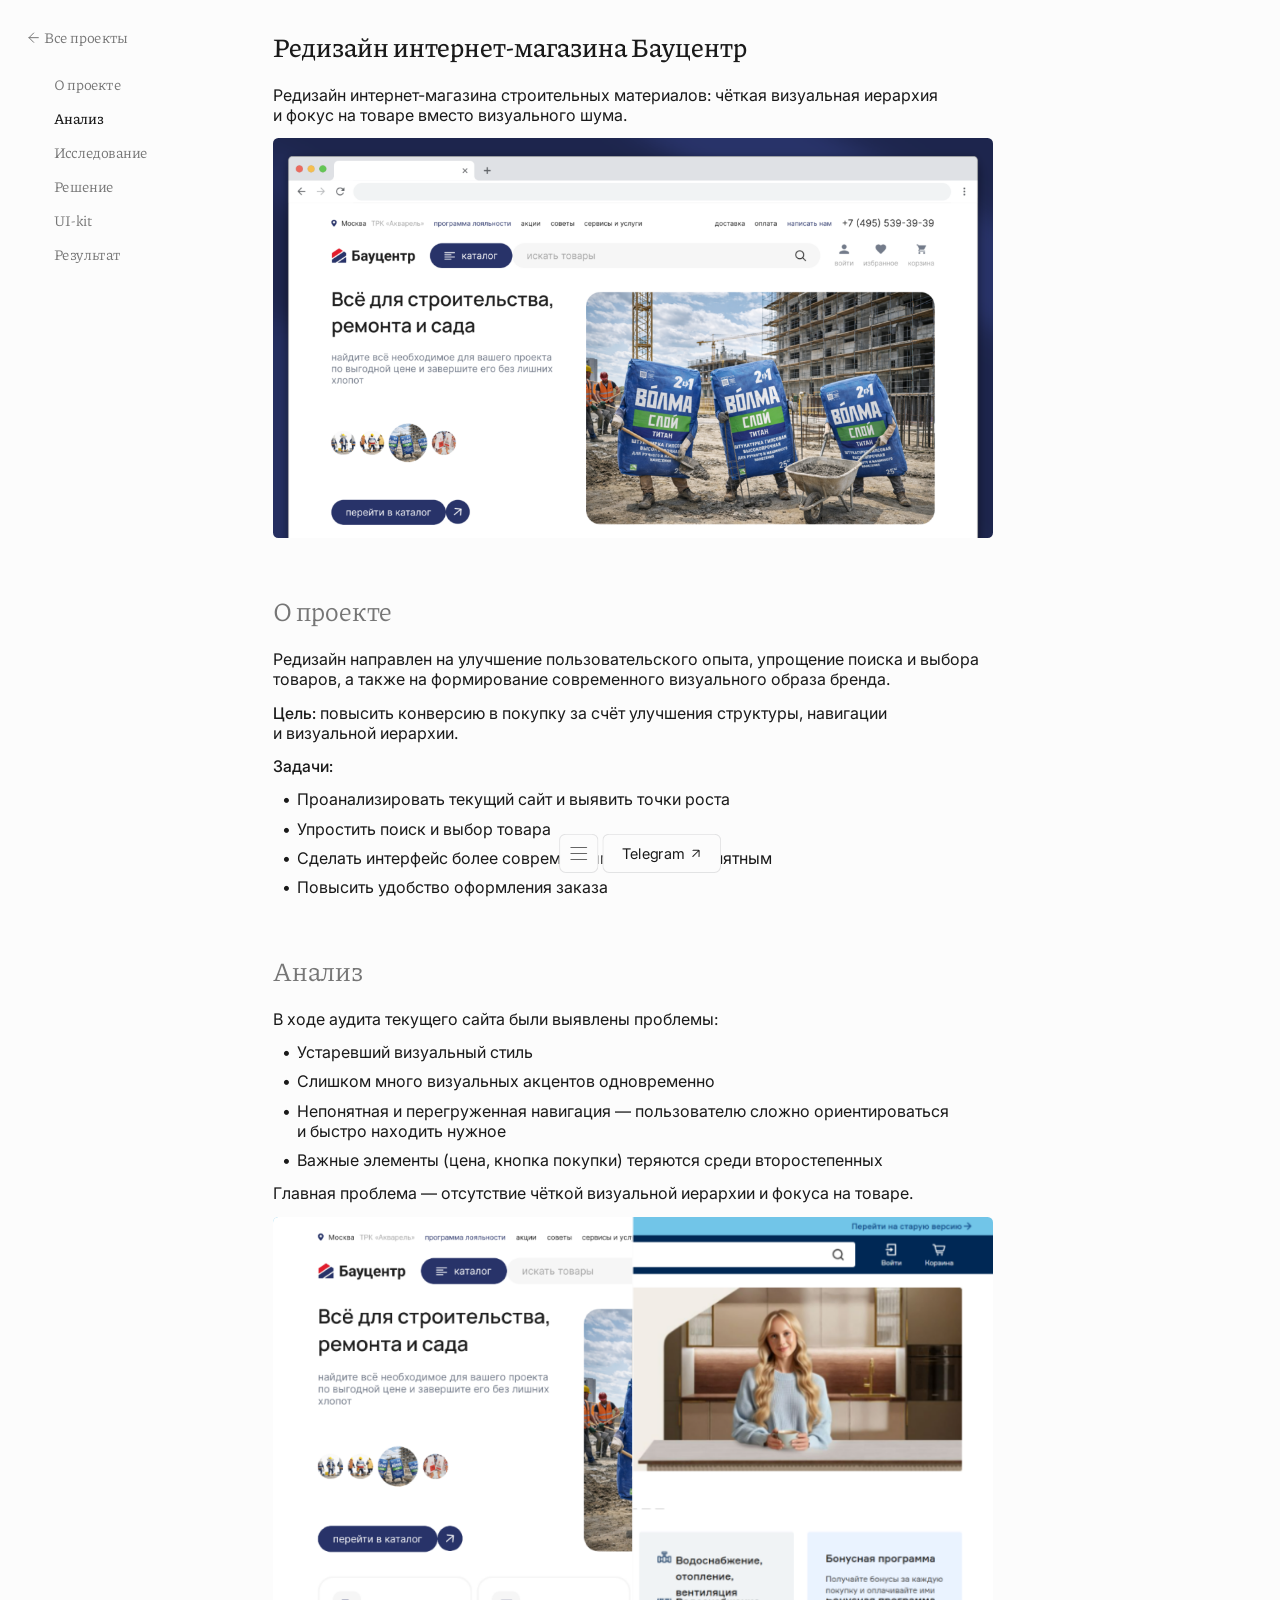
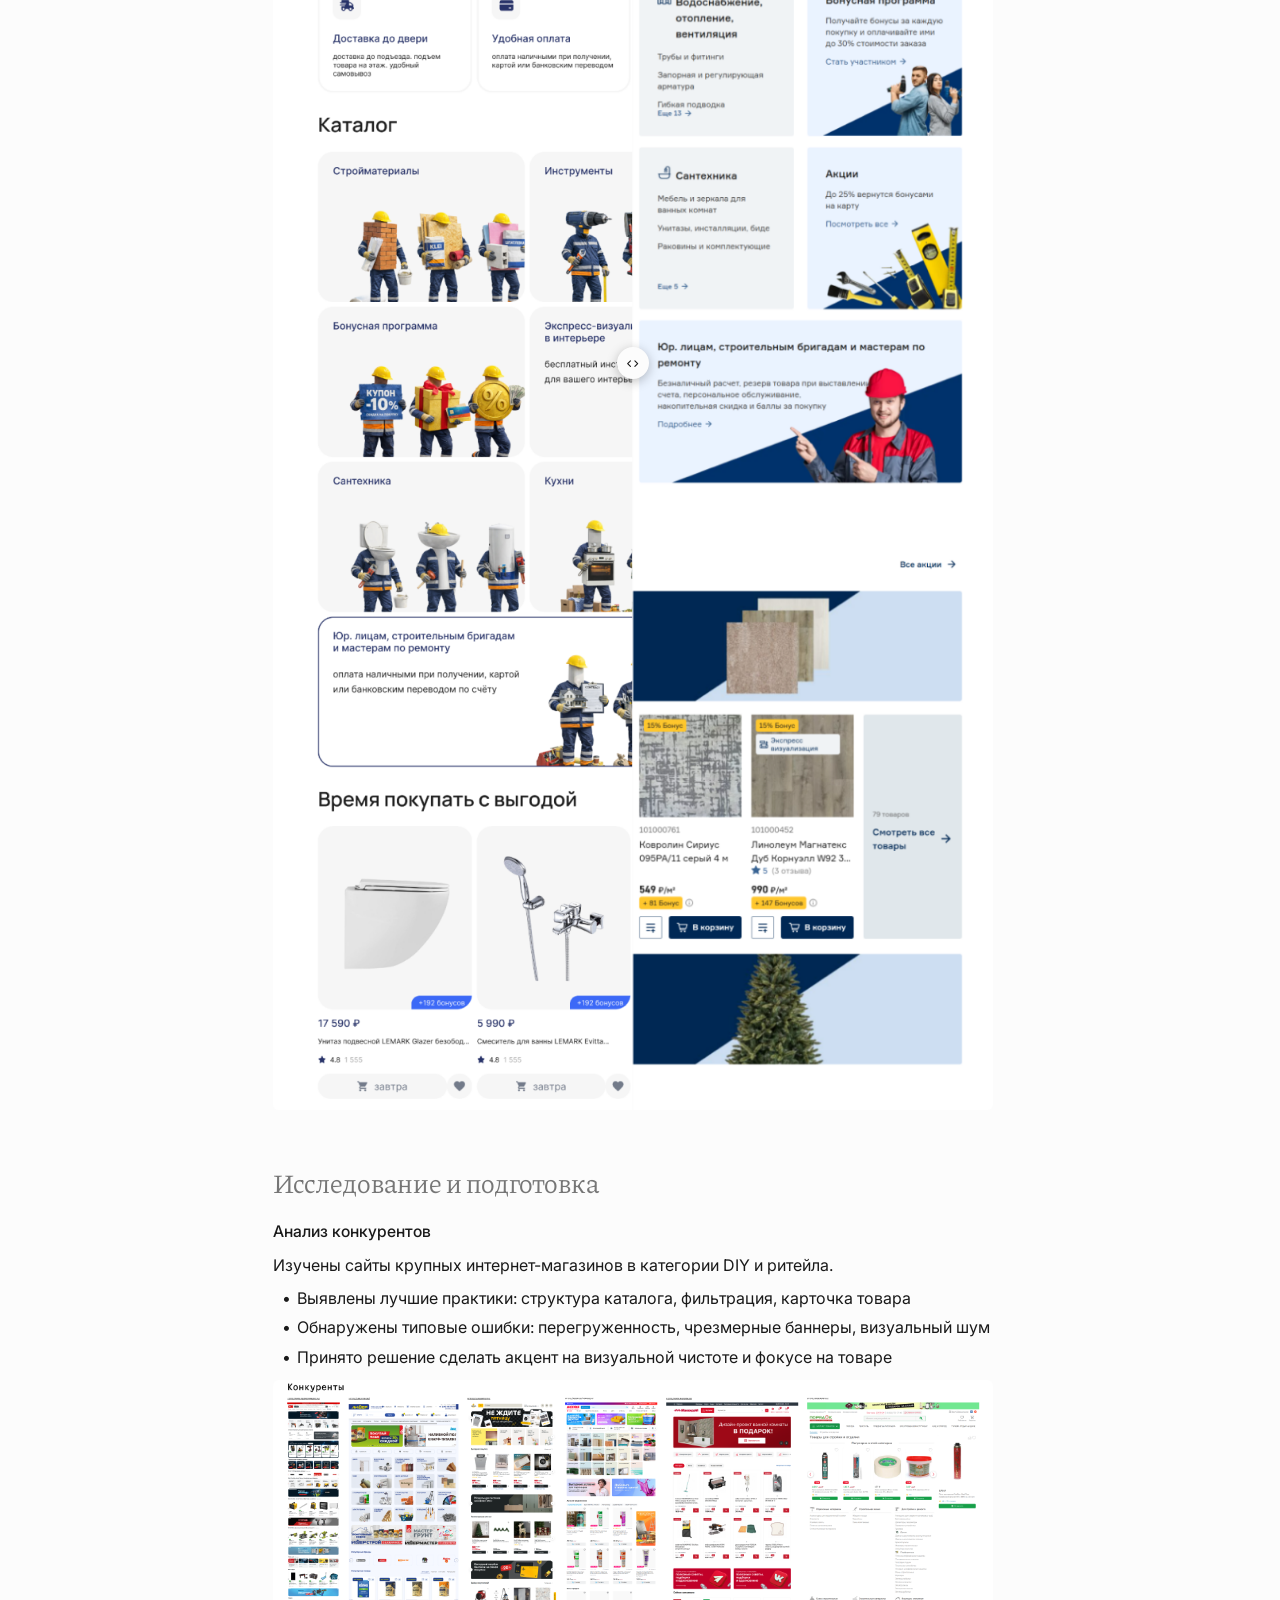
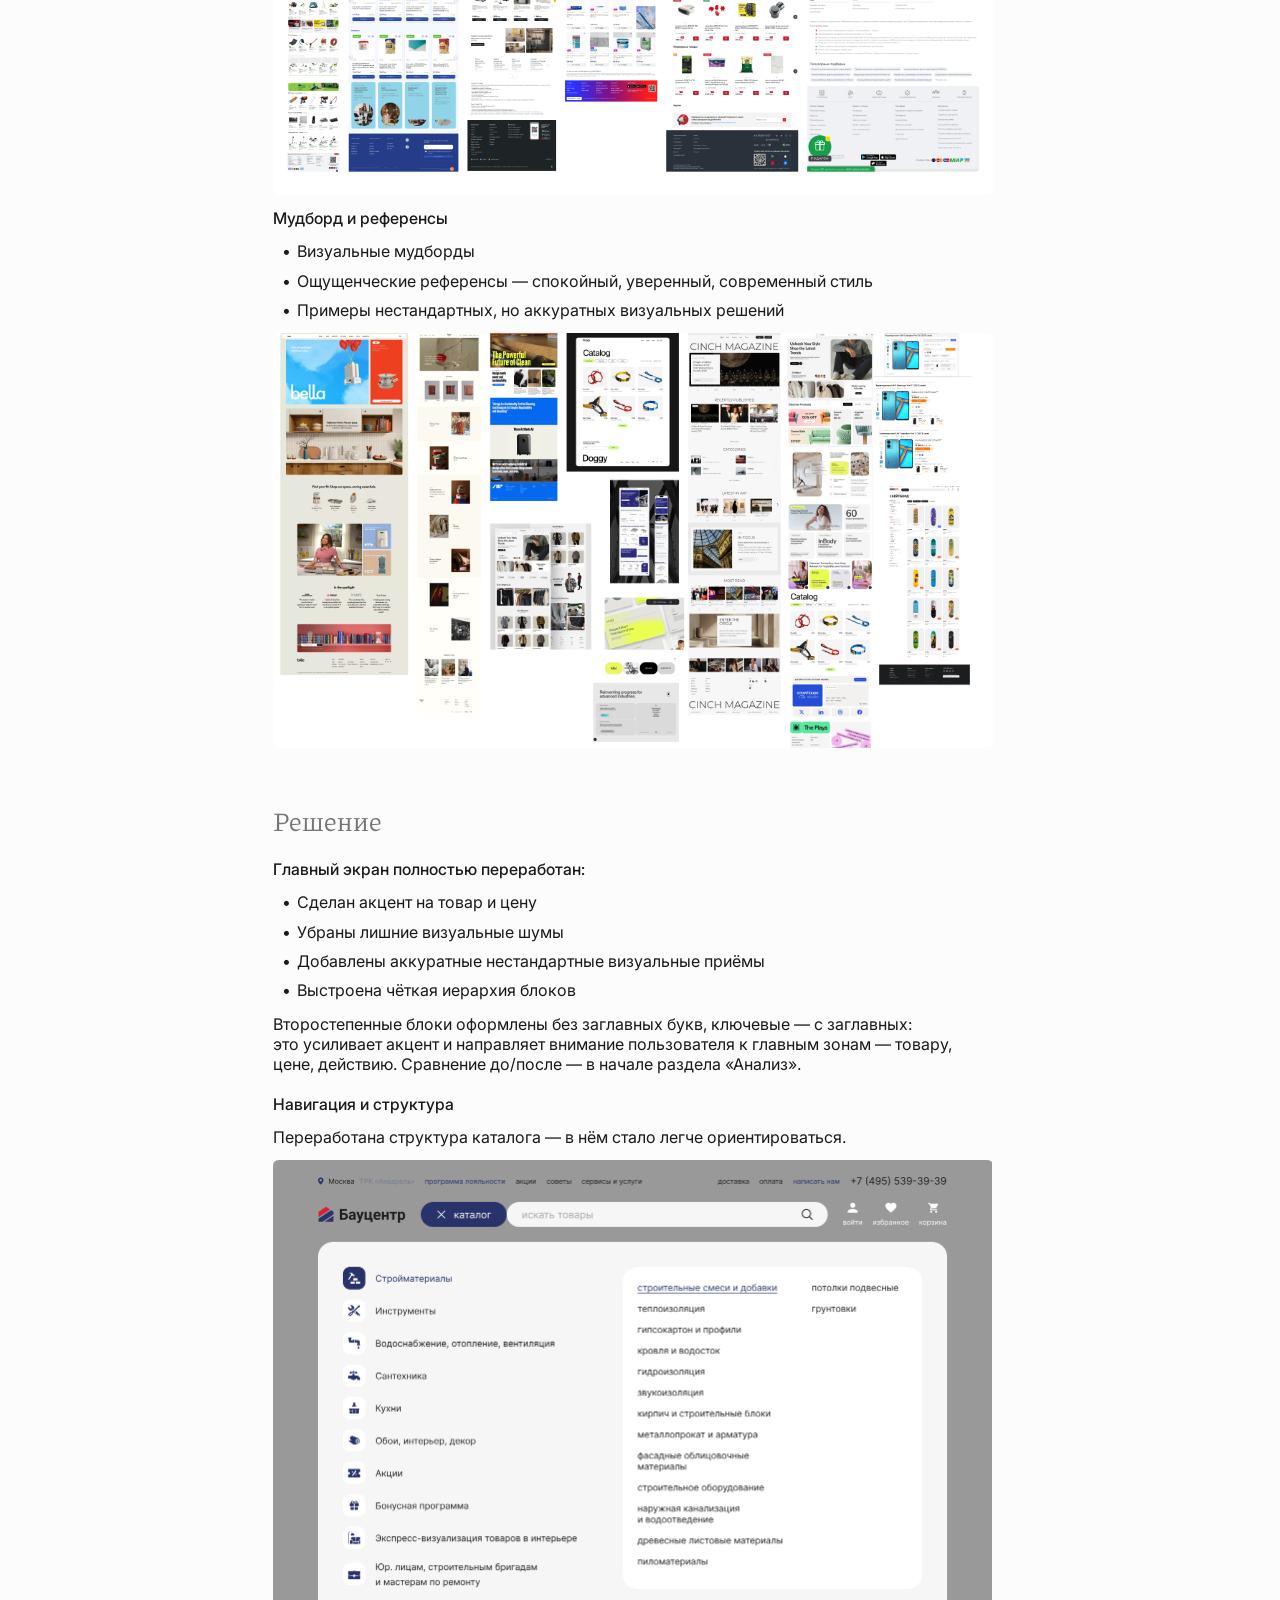
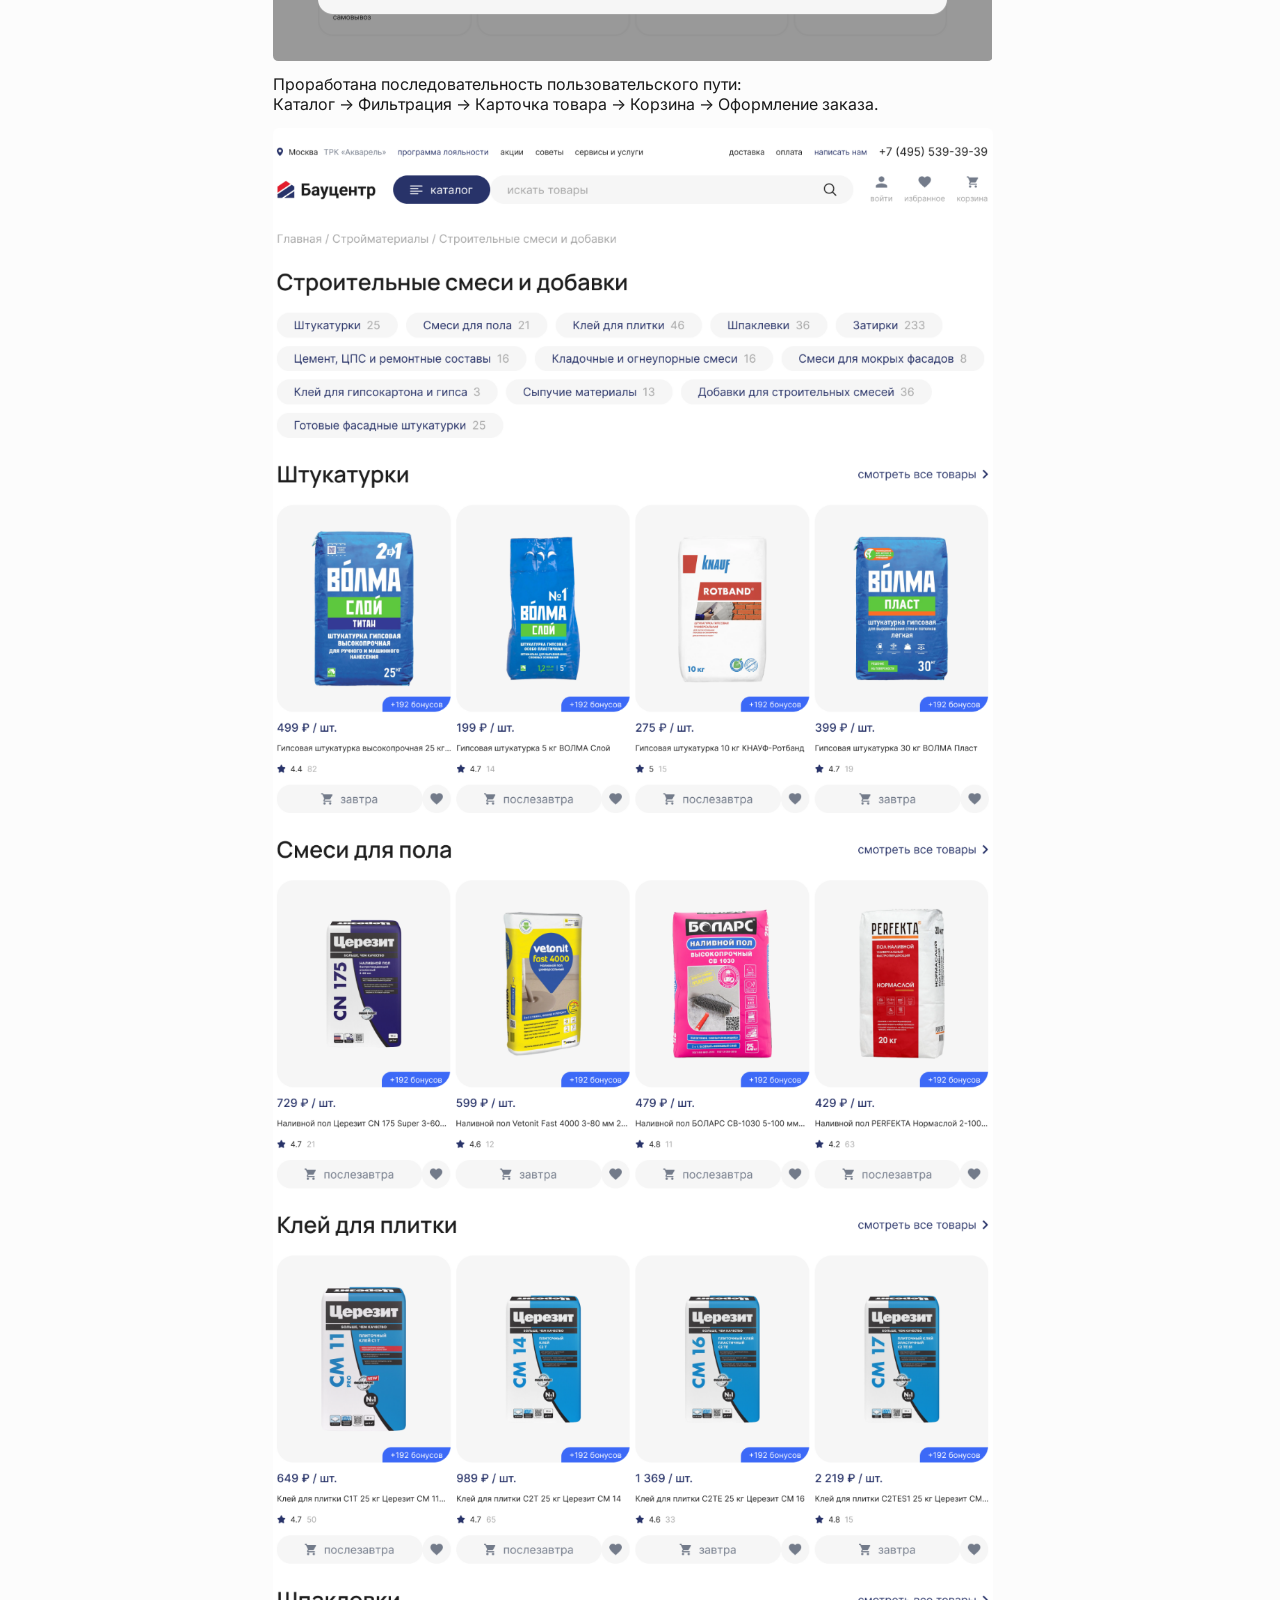
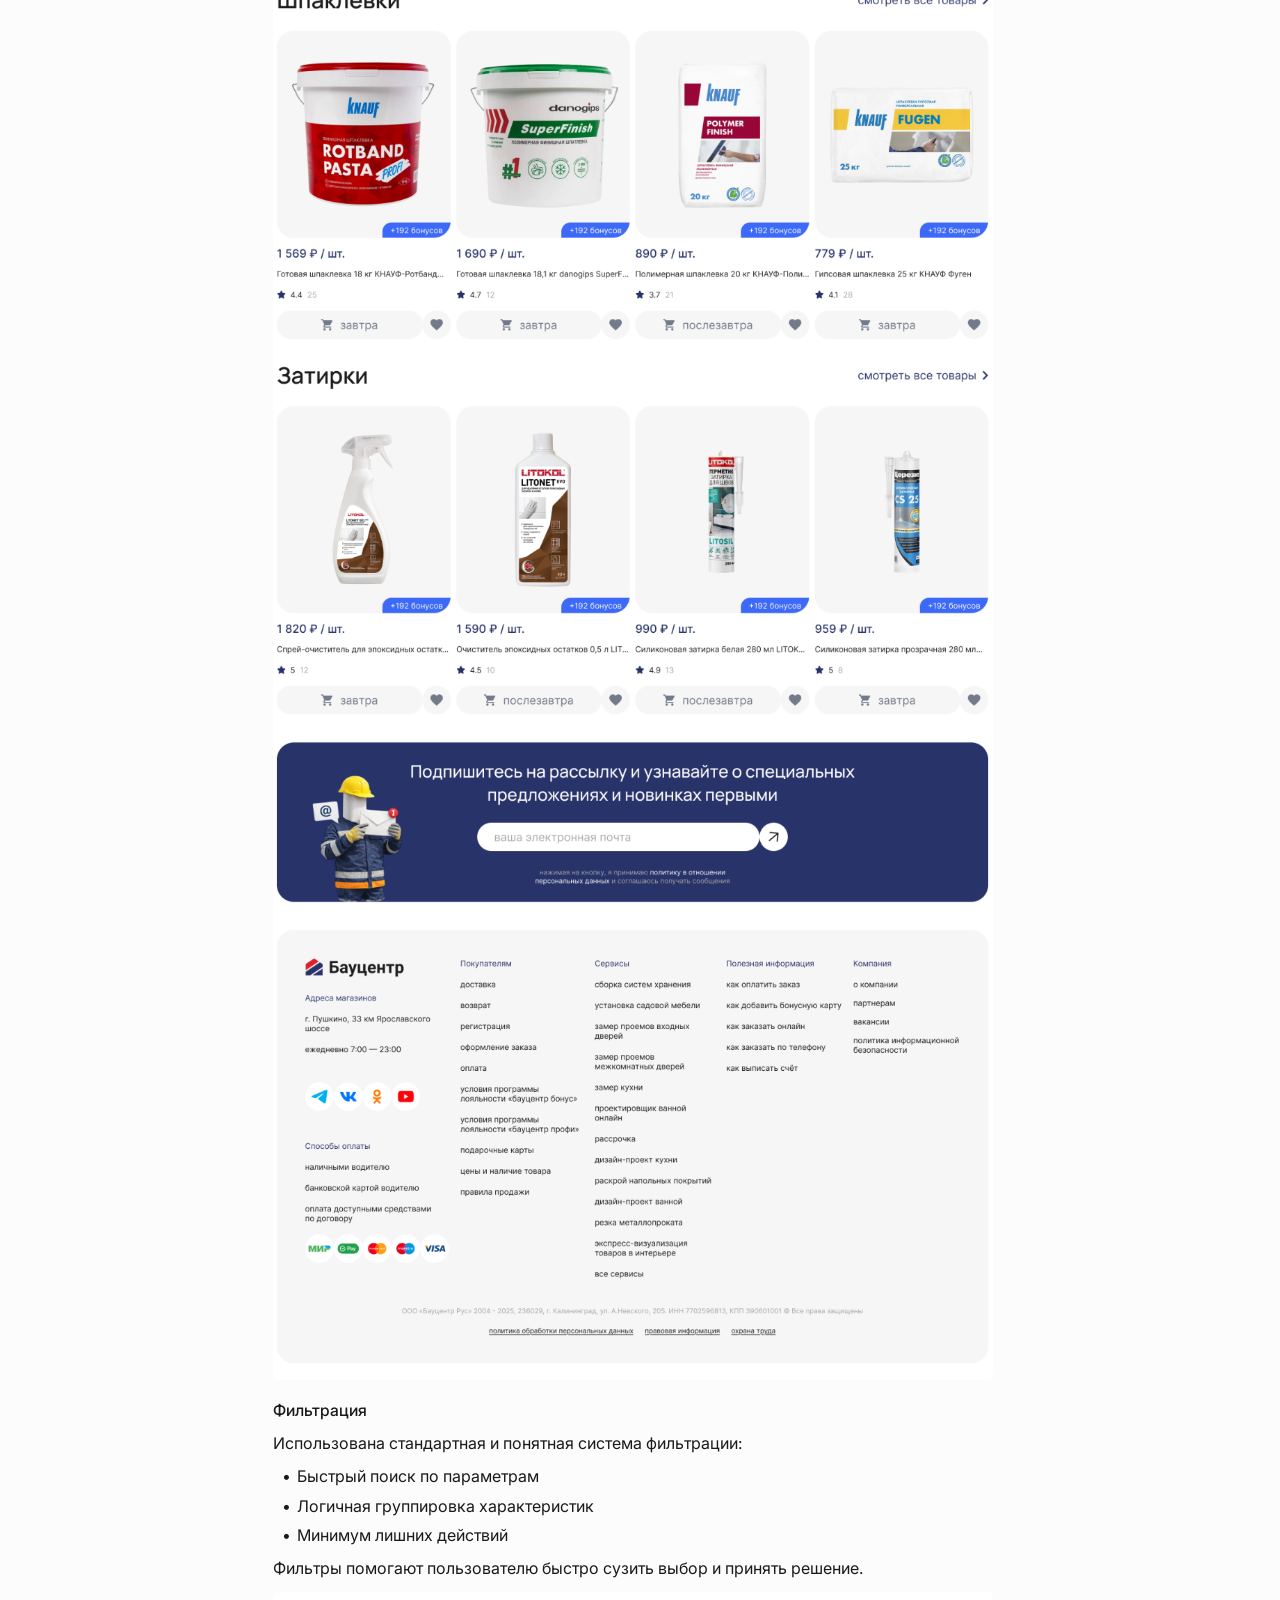
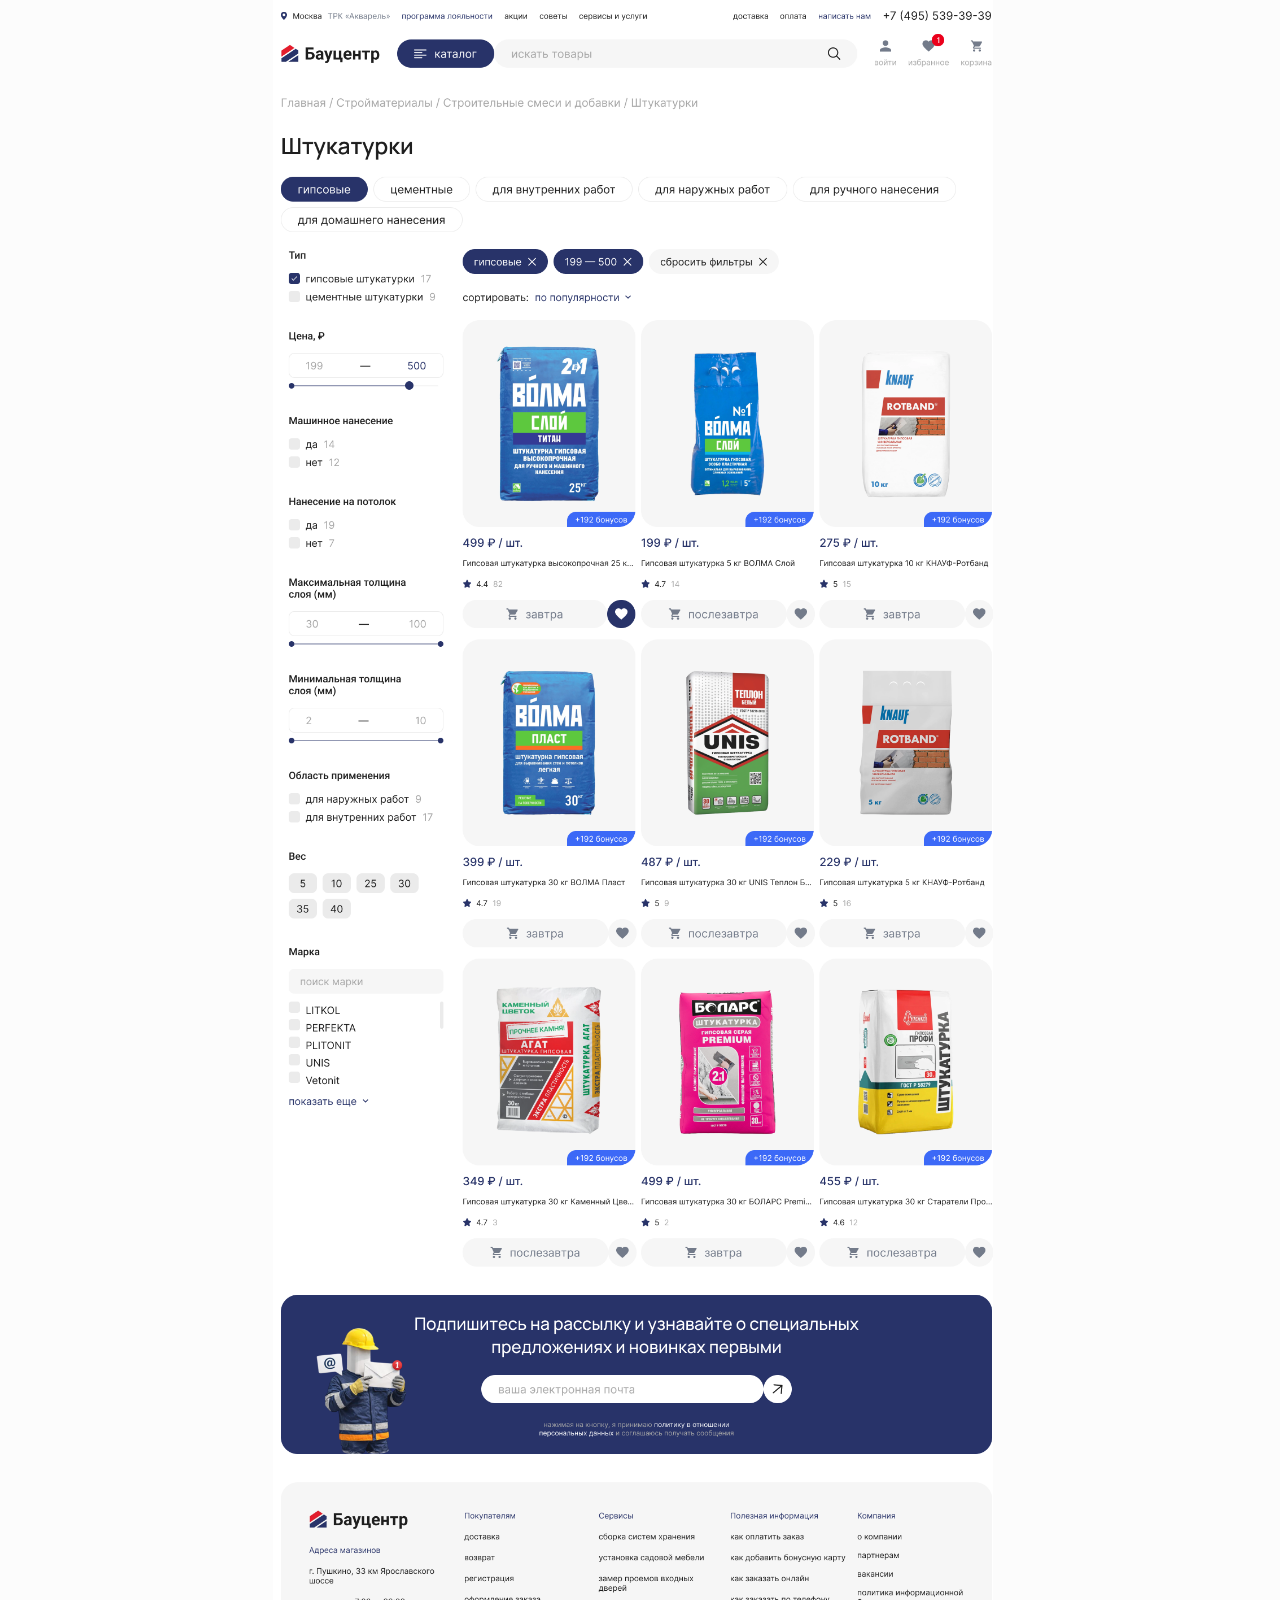
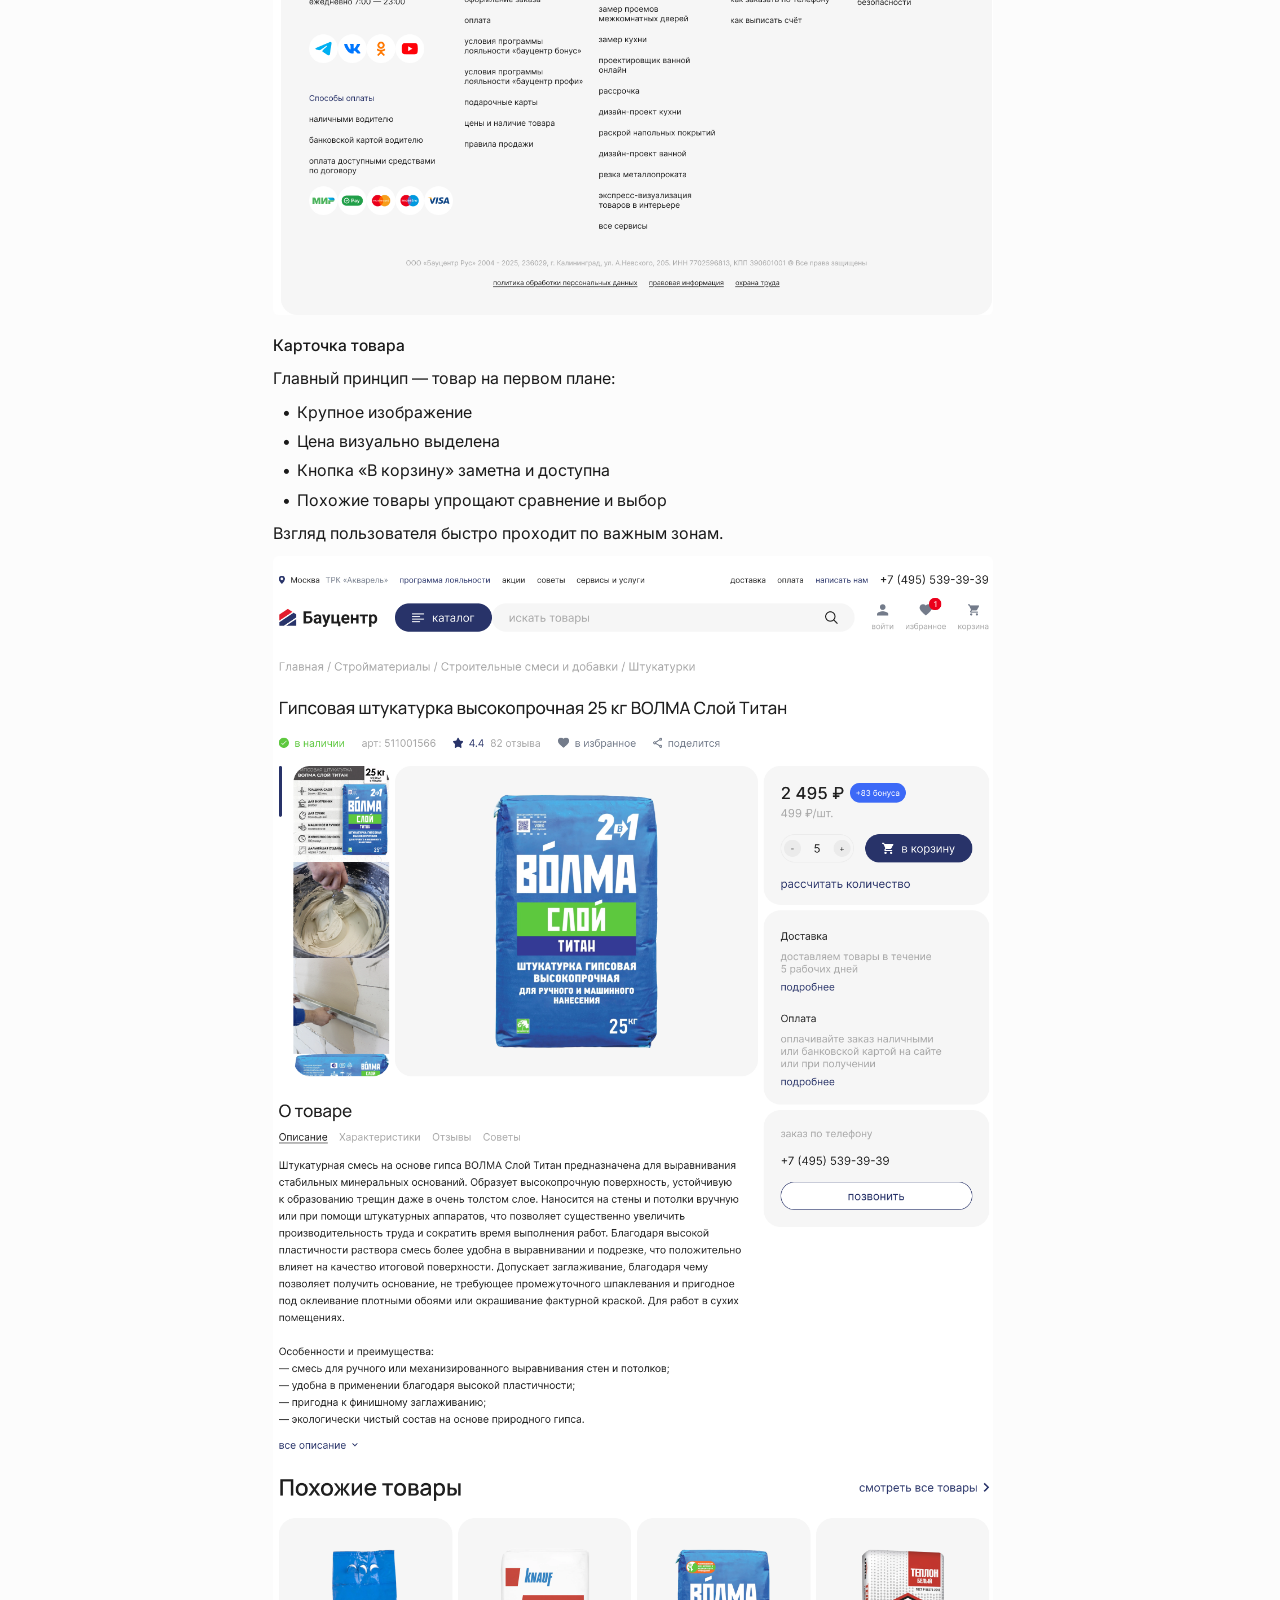
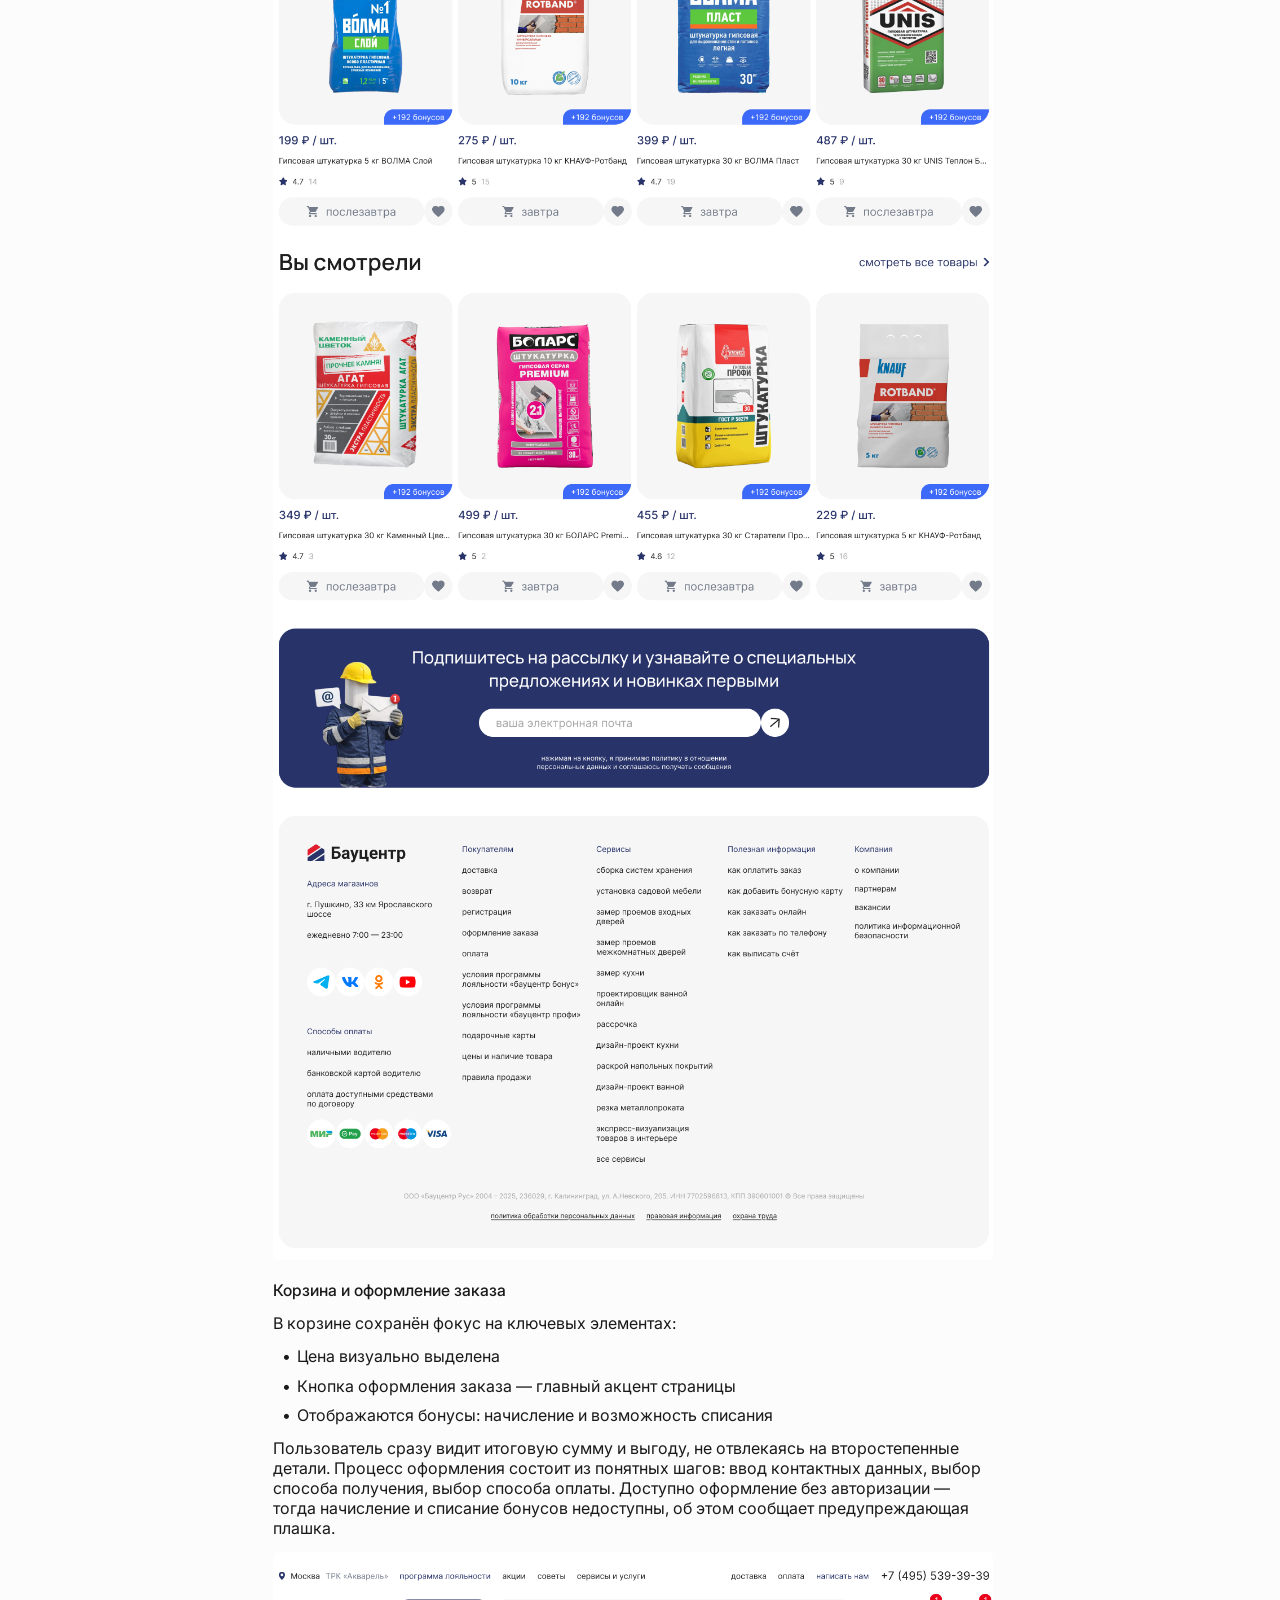
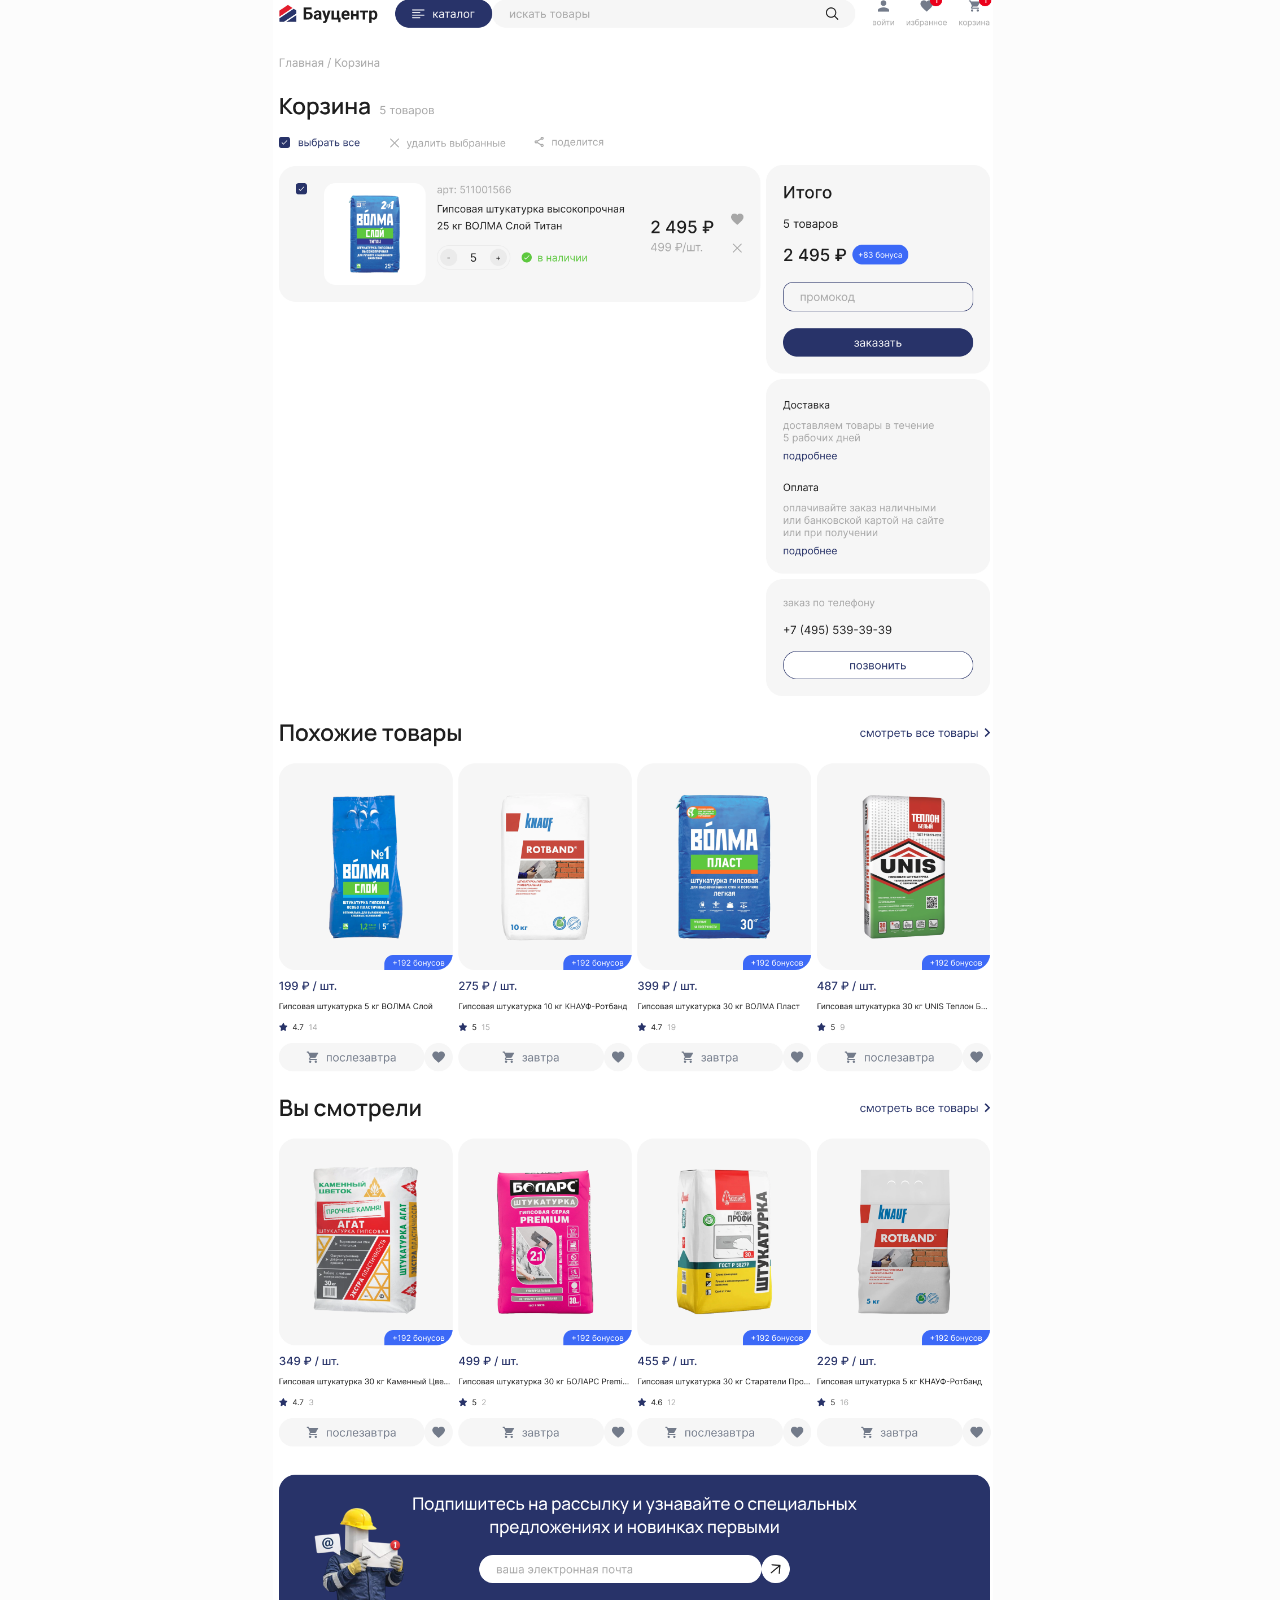
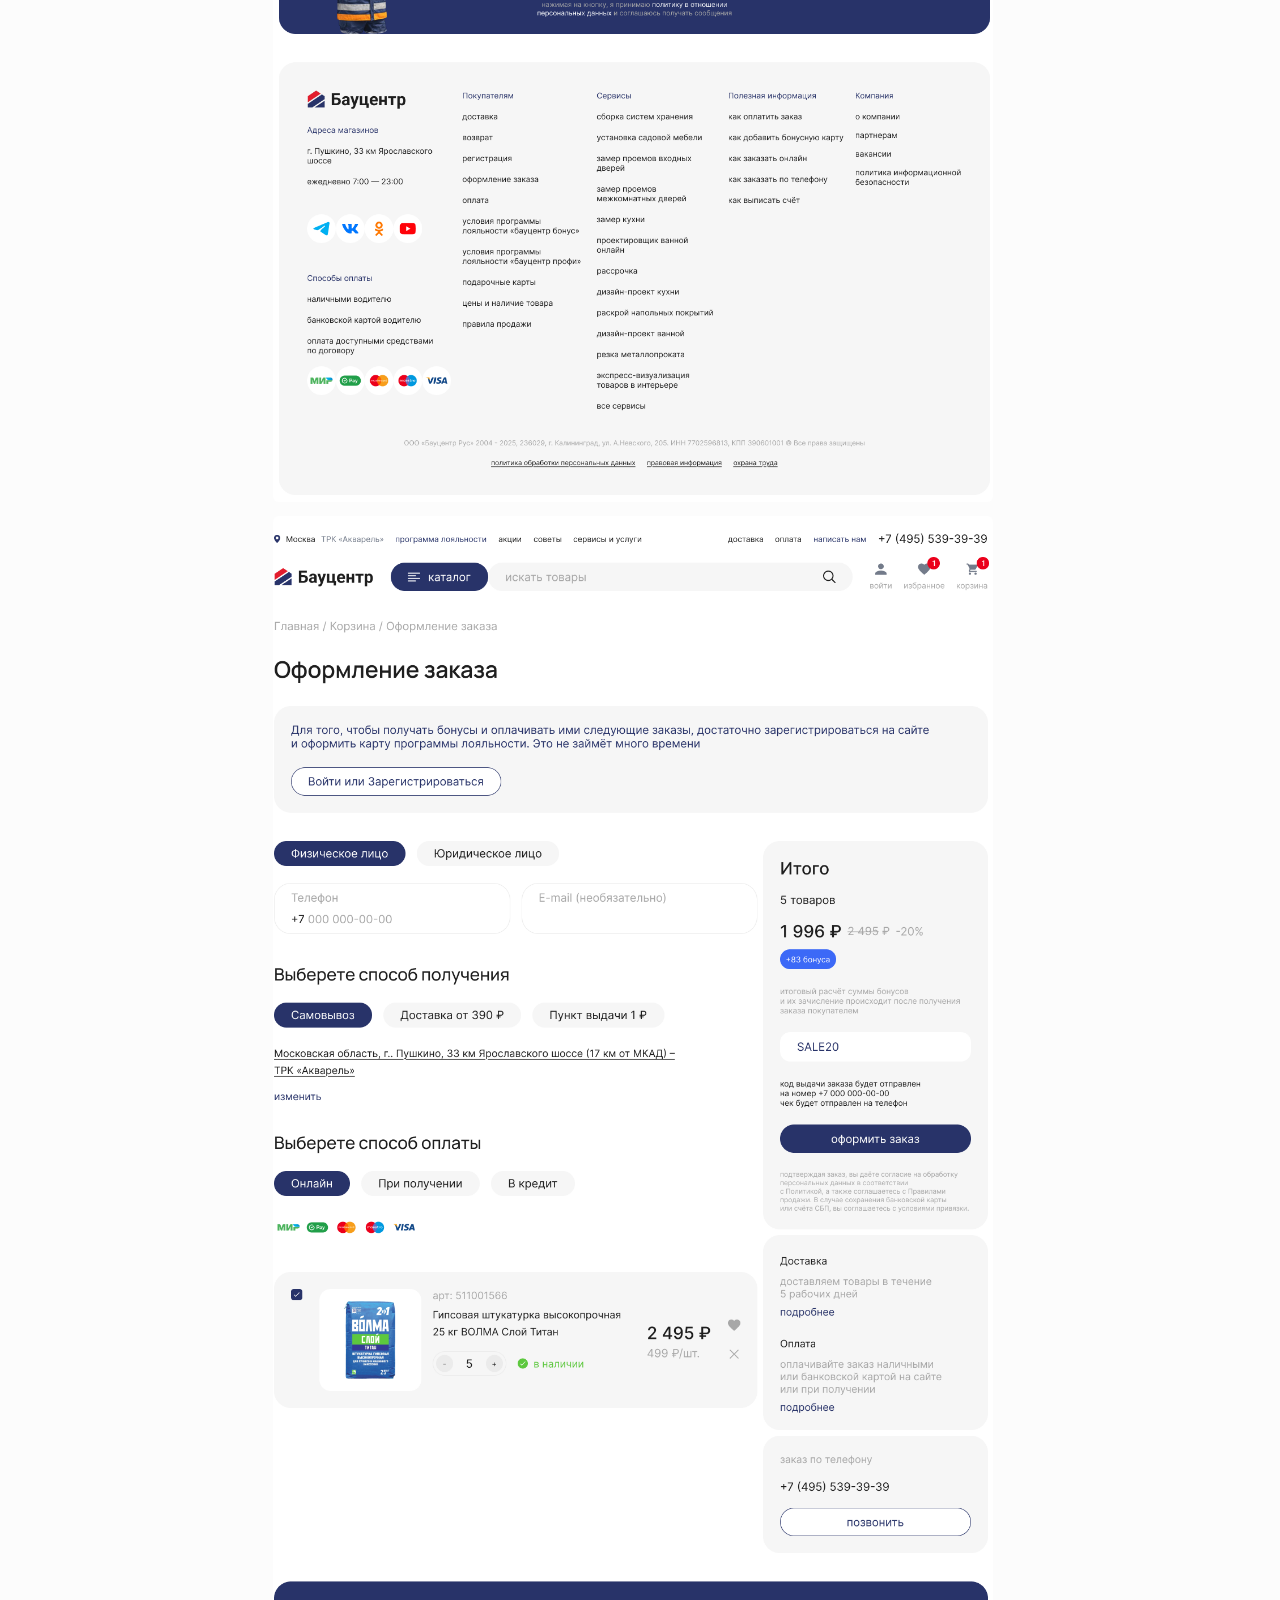
==== commit e199c813: "Add before/after compare slider to Baucentr case using Figma-cropped images" ====
--- a/cases/baucentr.html
+++ b/cases/baucentr.html
@@ -76,9 +76,14 @@
             <li>Важные элементы (цена, кнопка покупки) теряются среди второстепенных</li>
           </ul>
           <p class="case-body">Главная проблема — отсутствие чёткой визуальной иерархии и&nbsp;фокуса на&nbsp;товаре.</p>
-          <div class="case-shot" style="height:2610px">
-            <div class="case-shot__crop">
-              <img src="../assets/images/cases/baucentr/audit.png" style="height:101.31%; left:-0.03%; top:0; width:100%;" alt="Аудит текущего сайта Бауцентр">
+          <div class="case-shot case-compare" style="height:2240px">
+            <img class="case-shot__img" src="../assets/images/cases/baucentr/compare-before.png" alt="Бауцентр — до редизайна">
+            <div class="case-compare__after">
+              <img class="case-shot__img" src="../assets/images/cases/baucentr/compare-after.png" alt="Бауцентр — после редизайна">
+            </div>
+            <div class="case-compare__divider"></div>
+            <div class="case-compare__handle">
+              <svg viewBox="0 0 24 24" fill="none" xmlns="http://www.w3.org/2000/svg"><path d="M8 7L3 12L8 17M16 7L21 12L16 17" stroke="currentColor" stroke-width="2" stroke-linecap="round" stroke-linejoin="round"/></svg>
             </div>
           </div>
         </div>
@@ -120,12 +125,7 @@
             <li>Добавлены аккуратные нестандартные визуальные приёмы</li>
             <li>Выстроена чёткая иерархия блоков</li>
           </ul>
-          <p class="case-body">Второстепенные блоки оформлены без&nbsp;заглавных букв, ключевые — с&nbsp;заглавных: это&nbsp;усиливает акцент и&nbsp;направляет внимание пользователя к&nbsp;главным зонам — товару, цене, действию.</p>
-          <div class="case-shot" style="height:4064px">
-            <div class="case-shot__crop">
-              <img src="../assets/images/cases/baucentr/main-screen.png" style="height:100.62%; left:-6.3%; top:0; width:113.43%;" alt="Главный экран Бауцентр">
-            </div>
-          </div>
+          <p class="case-body">Второстепенные блоки оформлены без&nbsp;заглавных букв, ключевые — с&nbsp;заглавных: это&nbsp;усиливает акцент и&nbsp;направляет внимание пользователя к&nbsp;главным зонам — товару, цене, действию. Сравнение до/после — в&nbsp;начале раздела «Анализ».</p>
         </div>
 
         <div class="case-screen">
--- a/css/case.css
+++ b/css/case.css
@@ -285,6 +285,57 @@
   max-width: none;
   display: block;
   pointer-events: none;
+}
+
+/* ---------- слайдер "до/после" (Бауцентр, Анализ) ---------- */
+/* .case-compare — тот же .case-shot снизу (это и есть слой "до"), сверху
+   абсолютно спозиционирован .case-compare__after с тем же скриншотом
+   "после" и clip-path, который открывает его слева направо до отметки
+   --compare-pct. Курсор/палец двигают именно эту переменную (см. case.js) —
+   меняется только clip-path и позиция делителя с ручкой, сами картинки
+   не двигаются и не перерисовываются. */
+.case-compare {
+  --compare-pct: 50%;
+  cursor: ew-resize;
+  touch-action: pan-y;
+  user-select: none;
+  -webkit-user-select: none;
+}
+.case-compare__after {
+  position: absolute;
+  inset: 0;
+  overflow: hidden;
+  clip-path: inset(0 calc(100% - var(--compare-pct)) 0 0);
+}
+.case-compare__divider {
+  position: absolute;
+  top: 0;
+  bottom: 0;
+  left: var(--compare-pct);
+  width: 2px;
+  transform: translateX(-50%);
+  background: var(--color-bg);
+  pointer-events: none;
+}
+.case-compare__handle {
+  position: absolute;
+  top: 50%;
+  left: var(--compare-pct);
+  width: 48px;
+  height: 48px;
+  transform: translate(-50%, -50%);
+  border-radius: 50%;
+  background: var(--color-bg);
+  color: var(--color-text-primary);
+  display: flex;
+  align-items: center;
+  justify-content: center;
+  box-shadow: 0 4px 16px rgba(0, 0, 0, 0.25);
+  pointer-events: none;
+}
+.case-compare__handle svg {
+  width: 20px;
+  height: 20px;
 }
 
 /* Проявление текста по скролу (.js-scroll-reveal — общий класс, см.
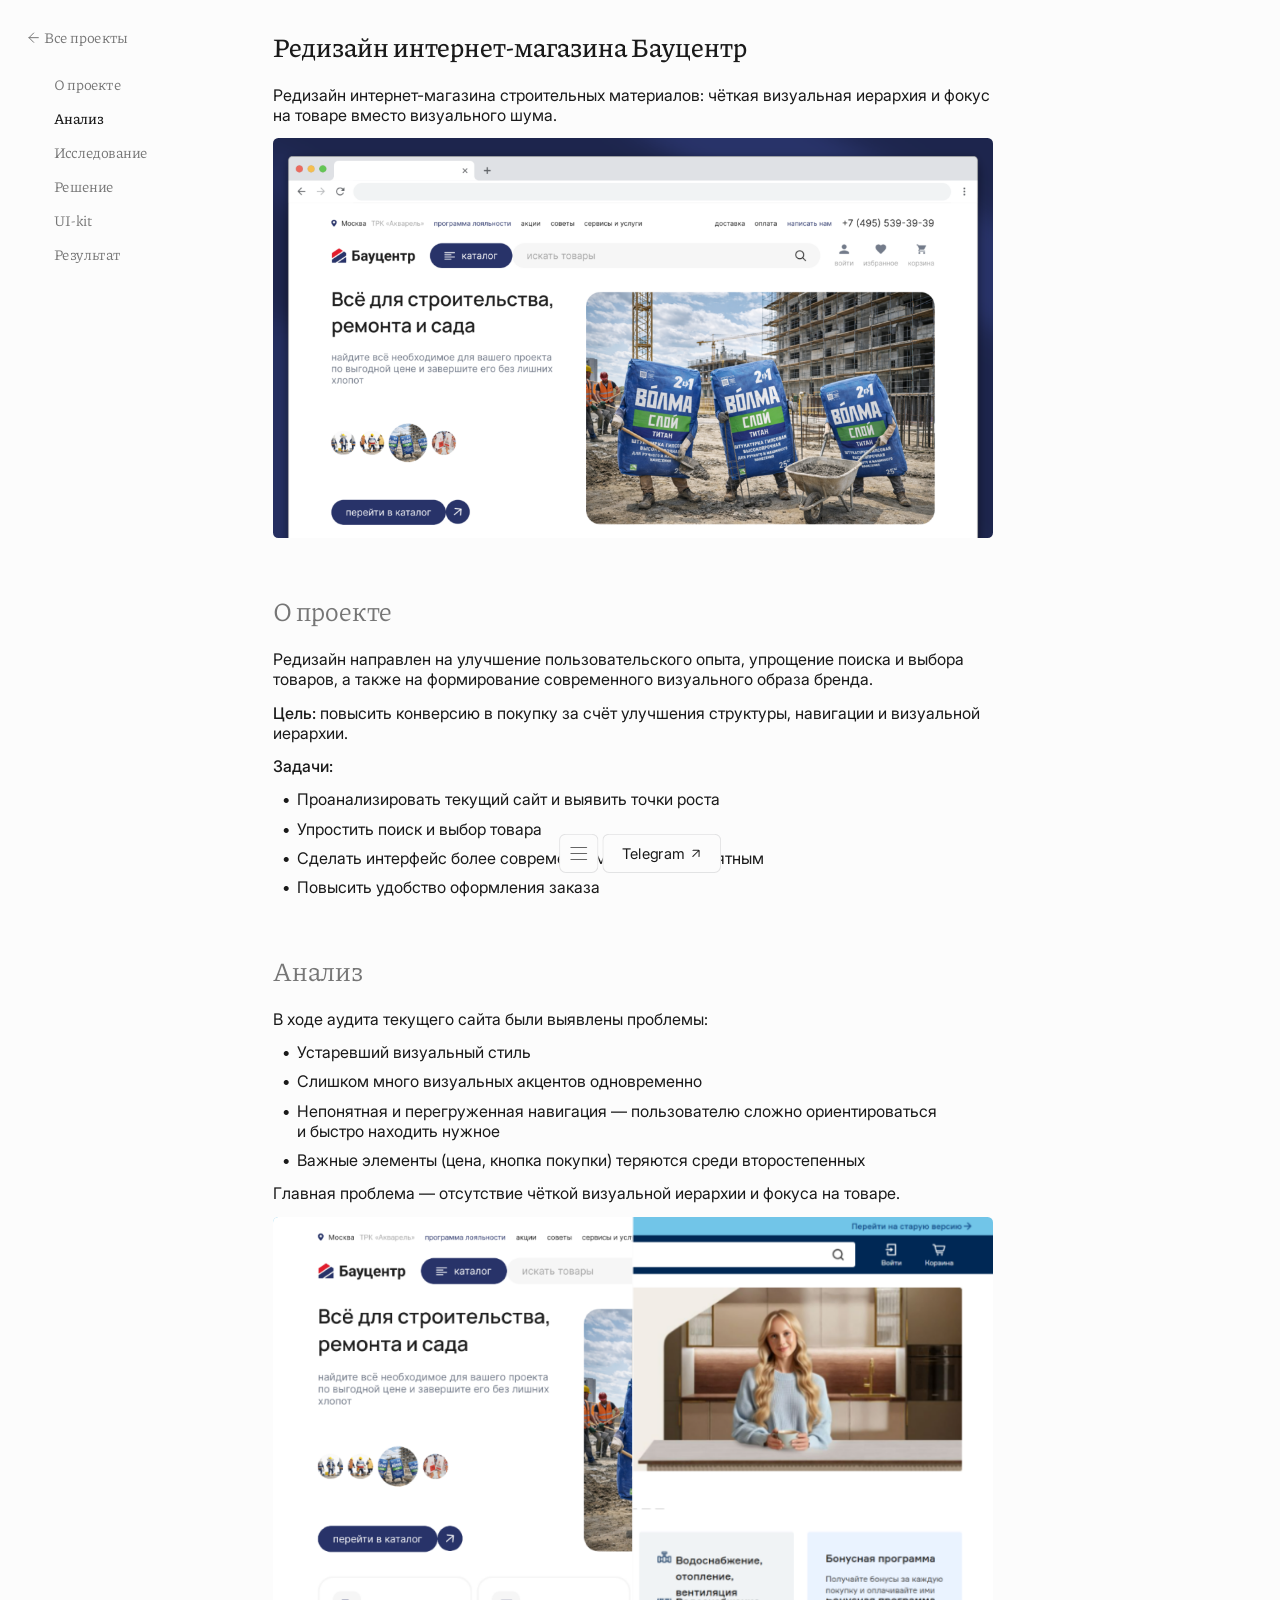
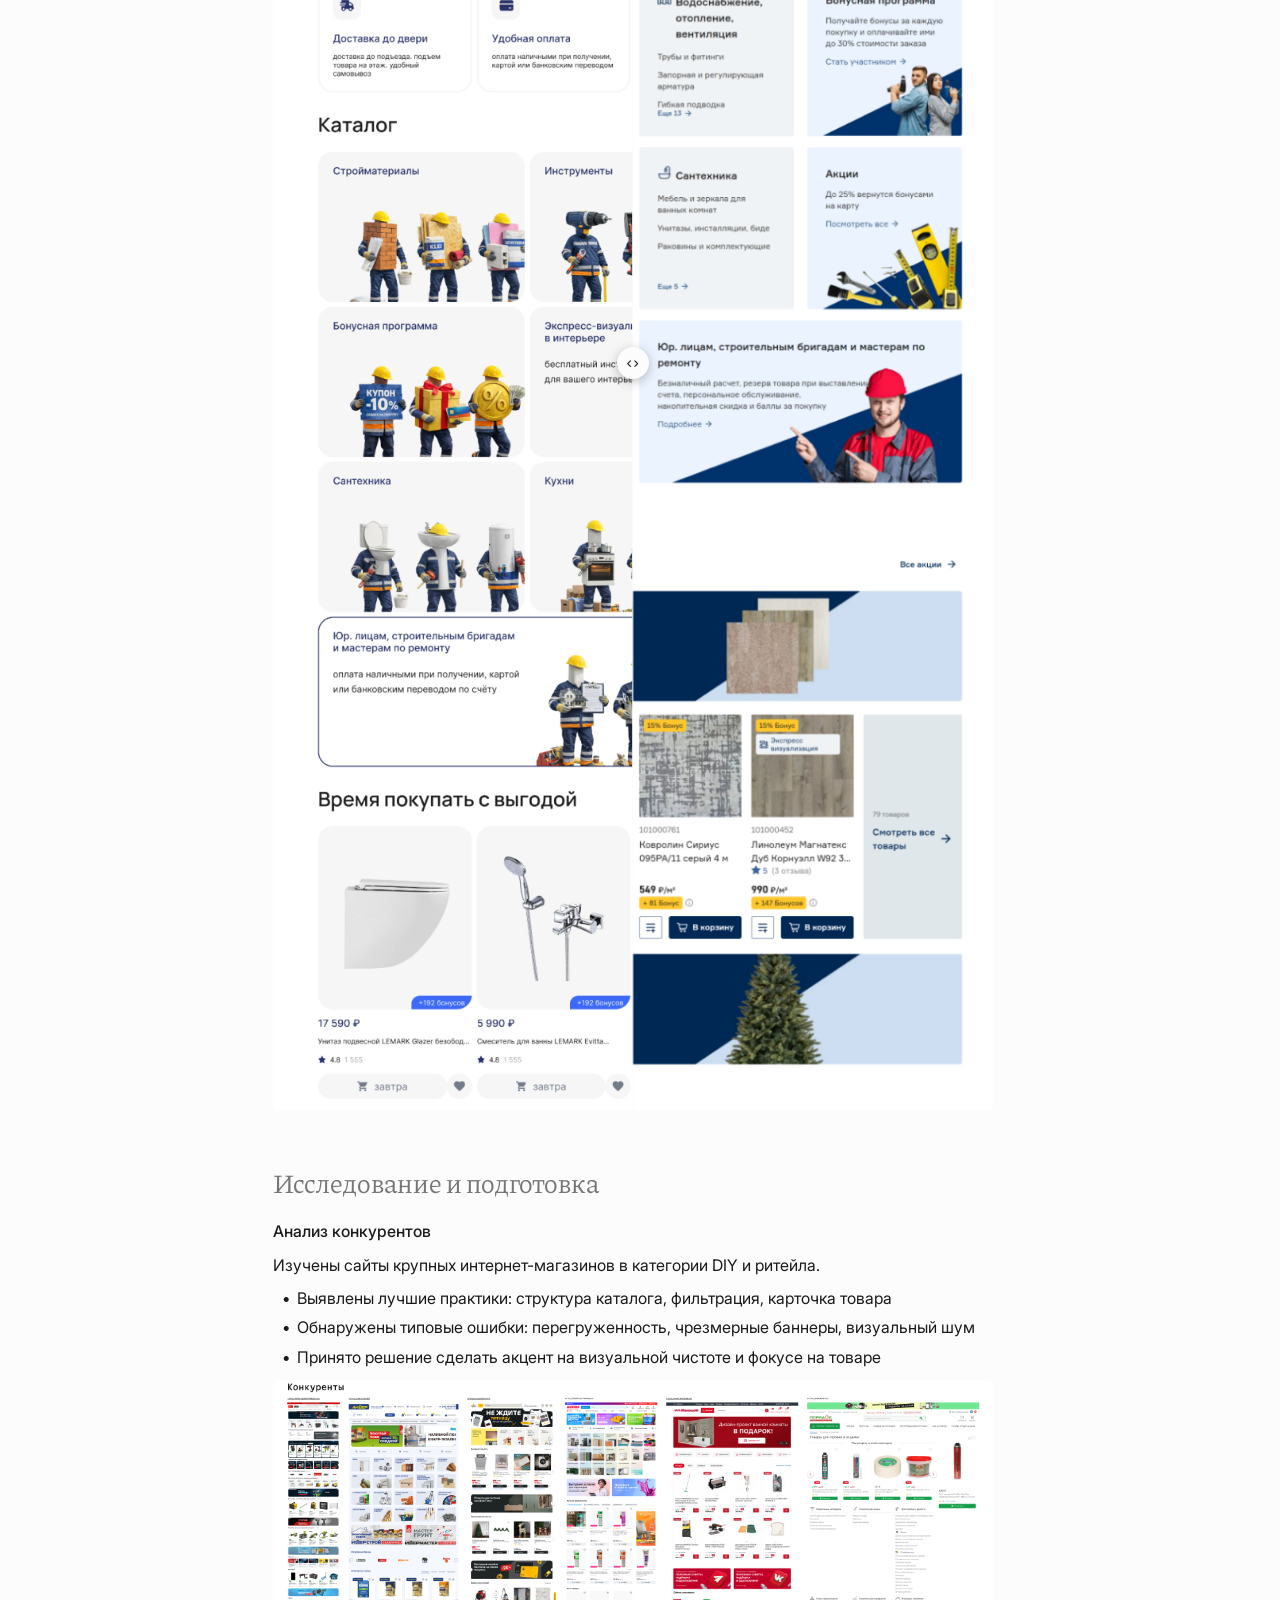
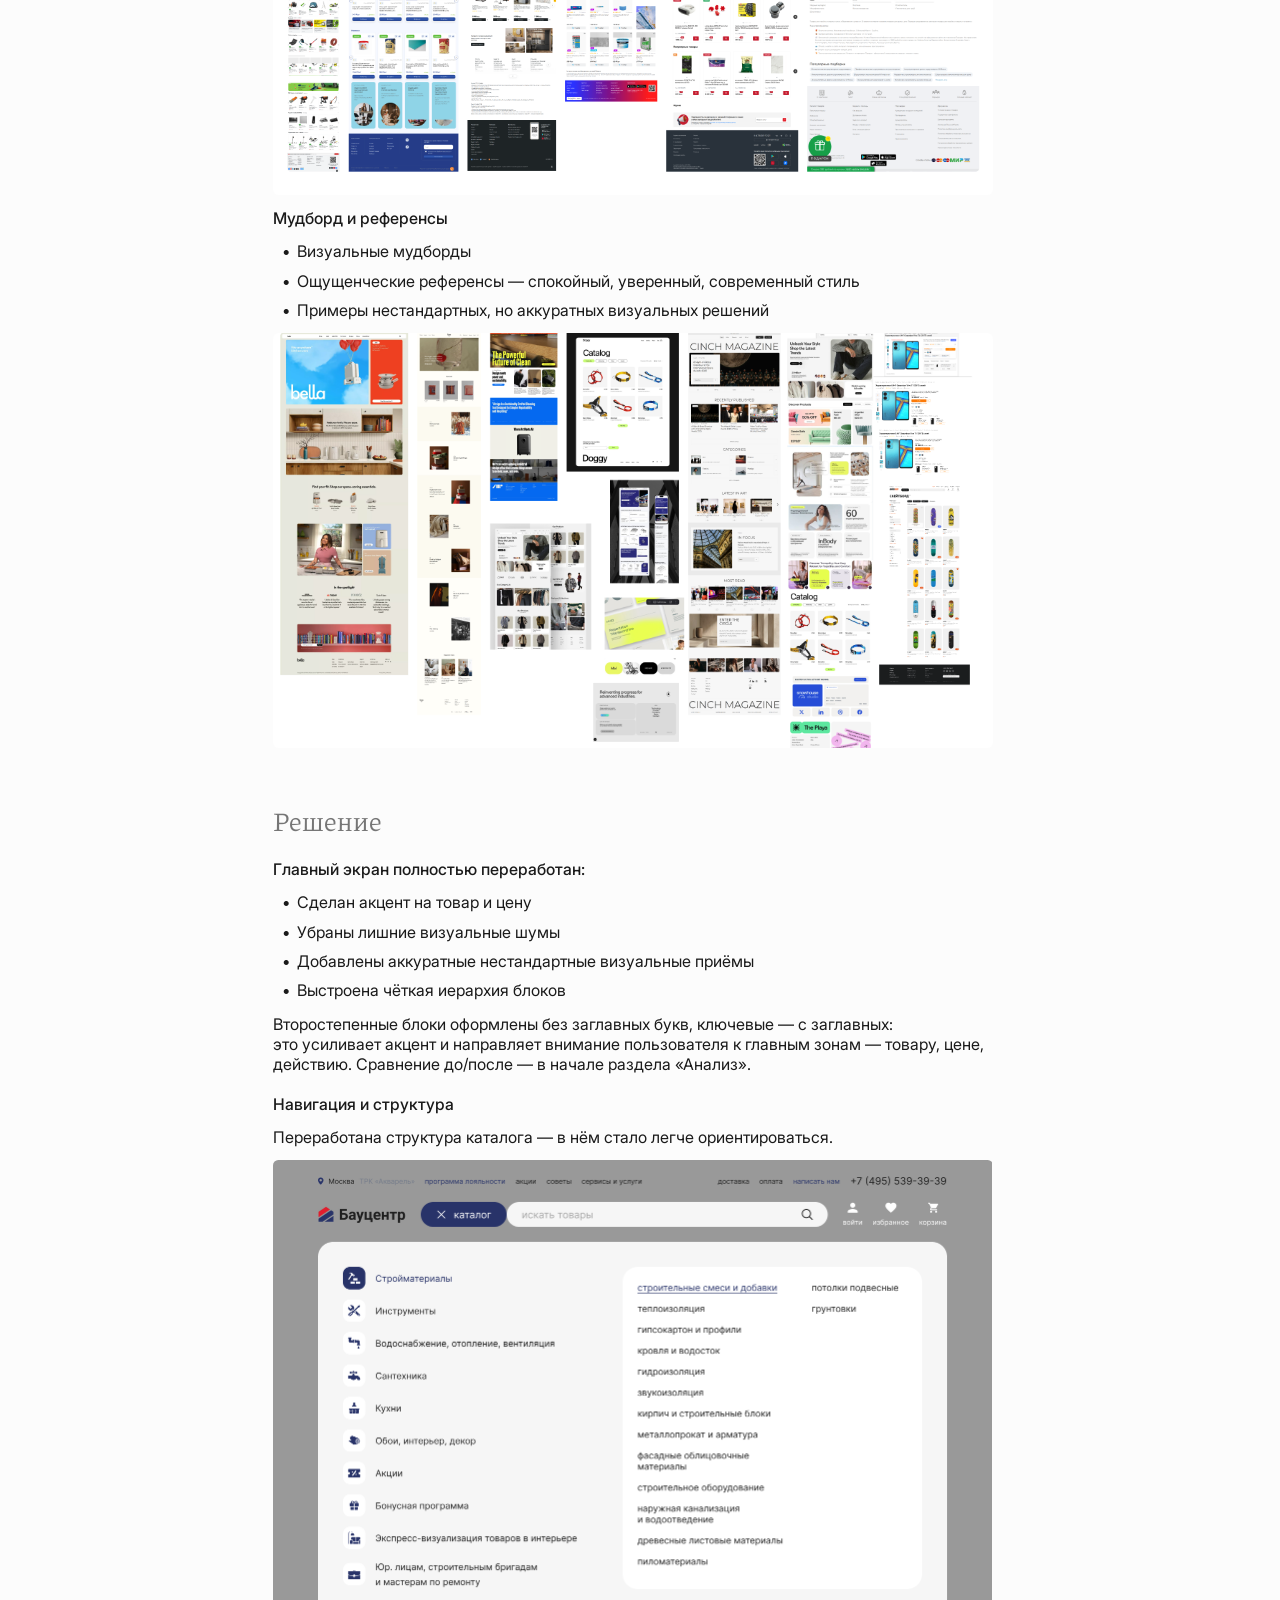
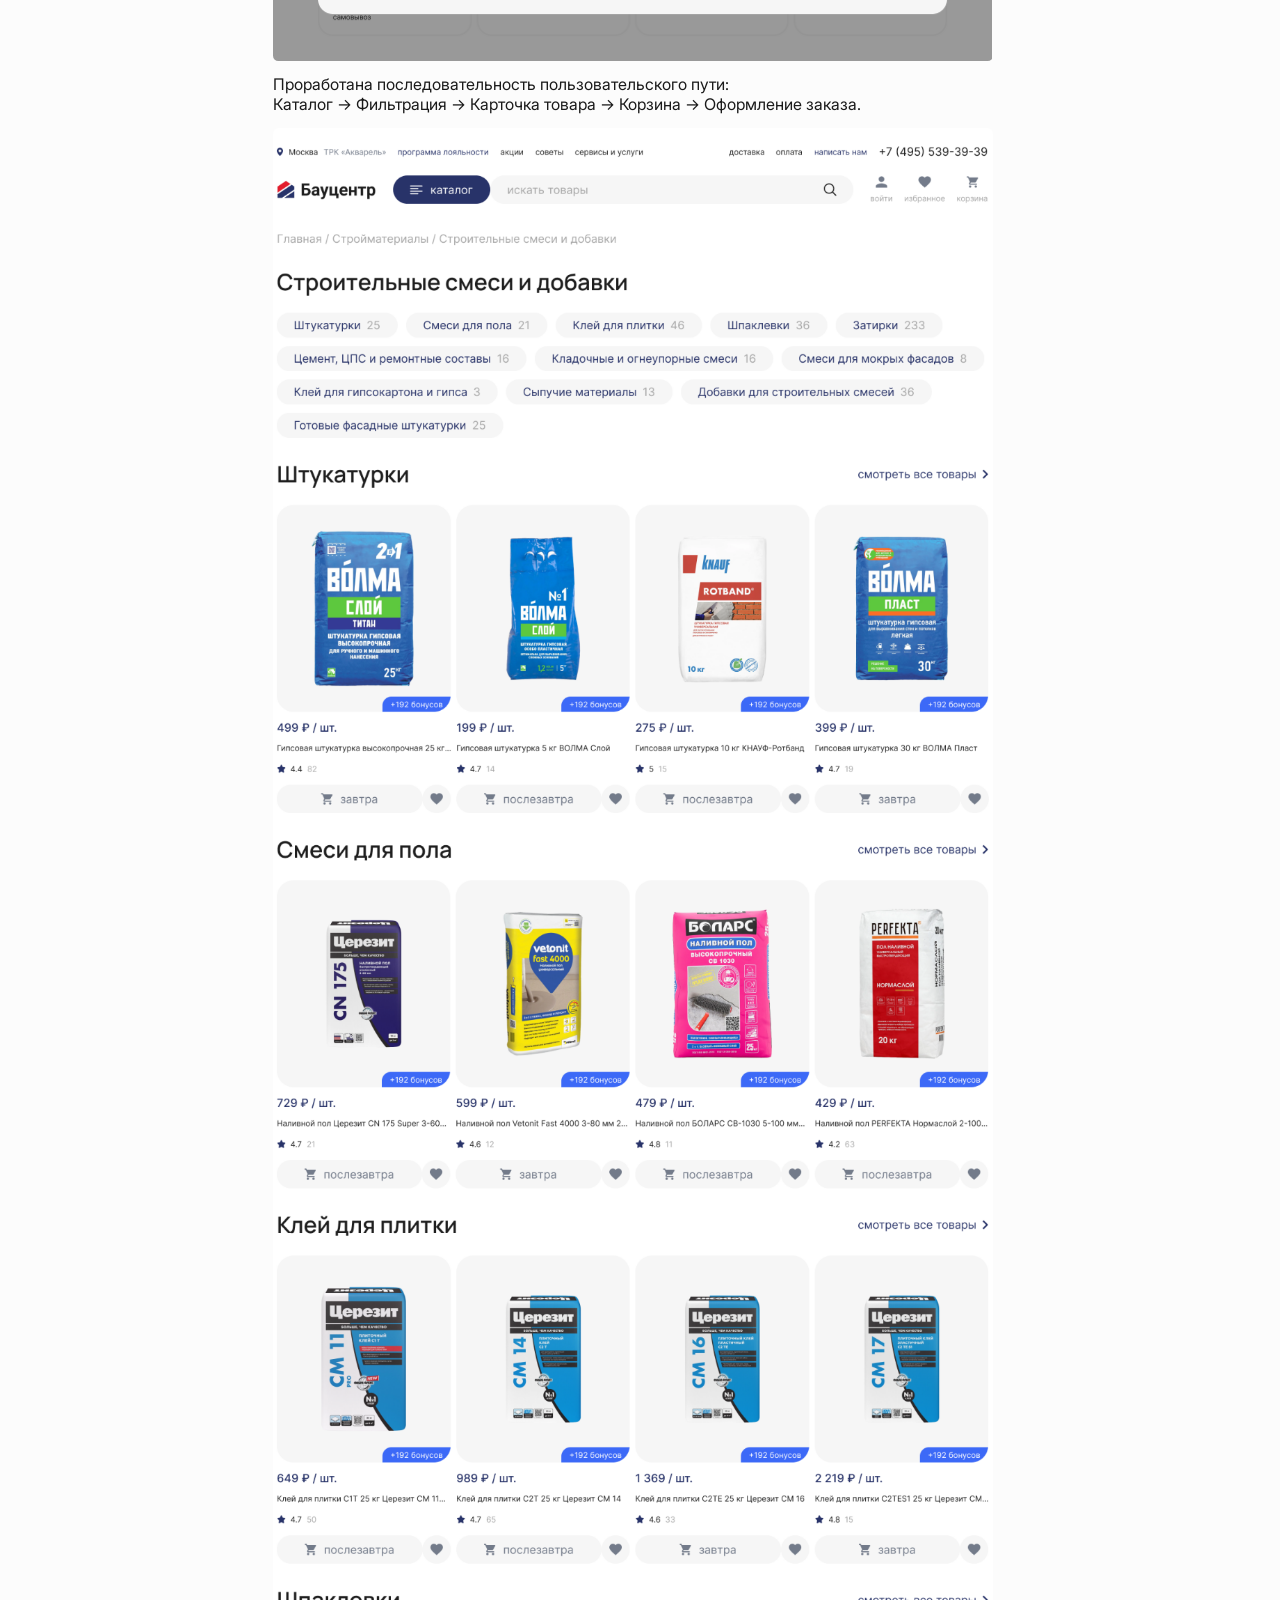
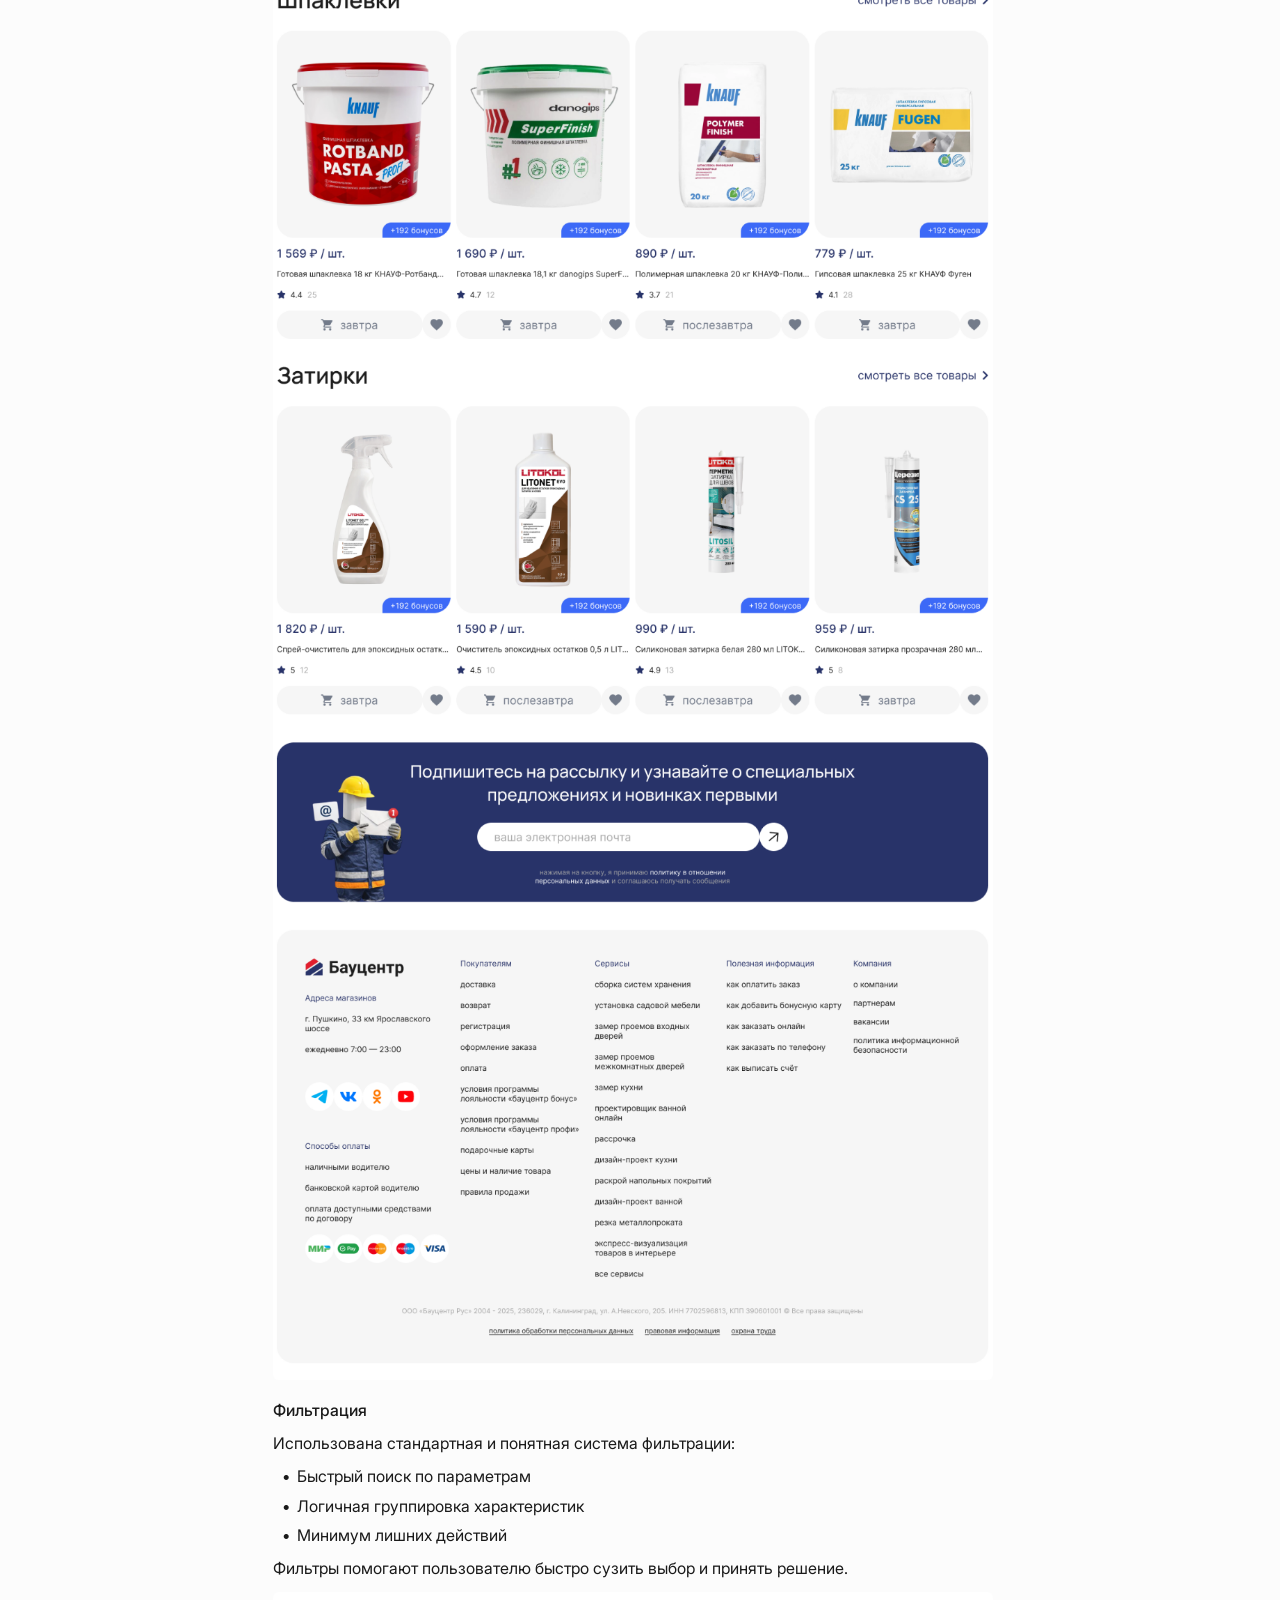
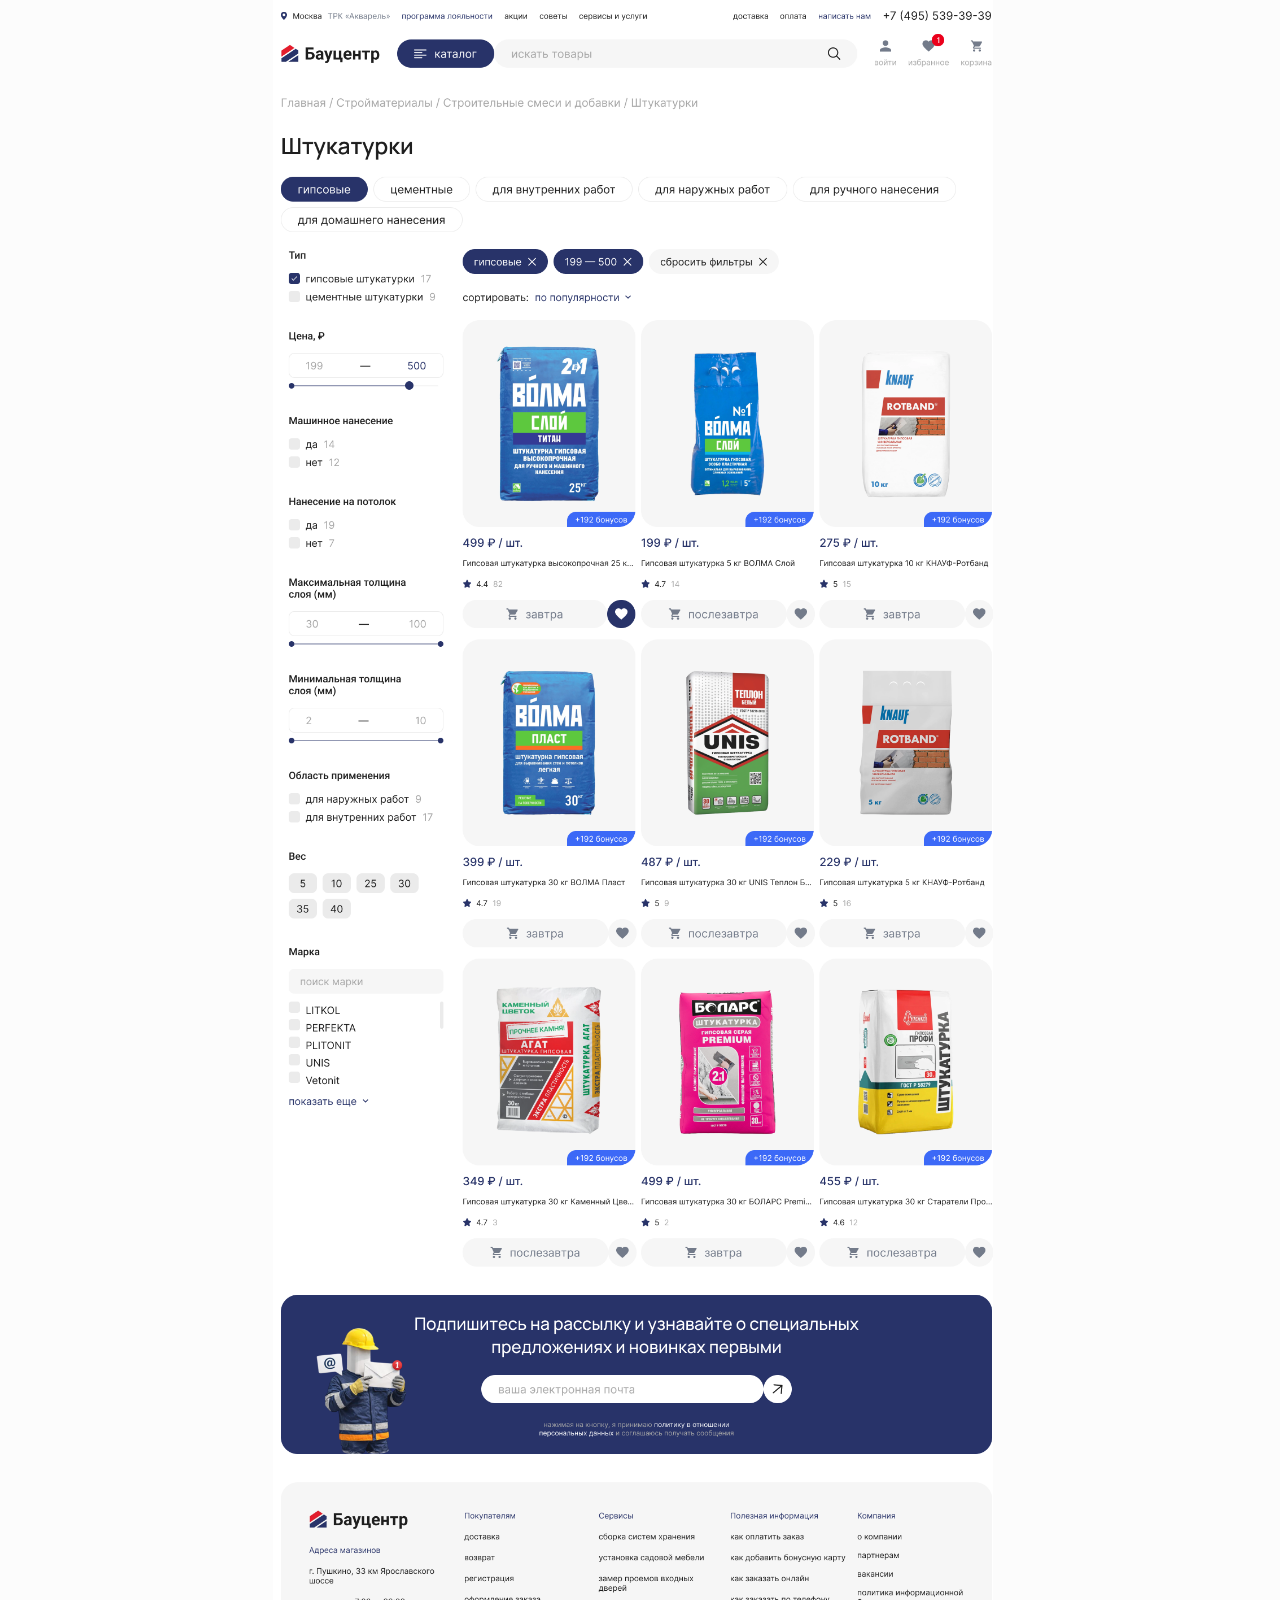
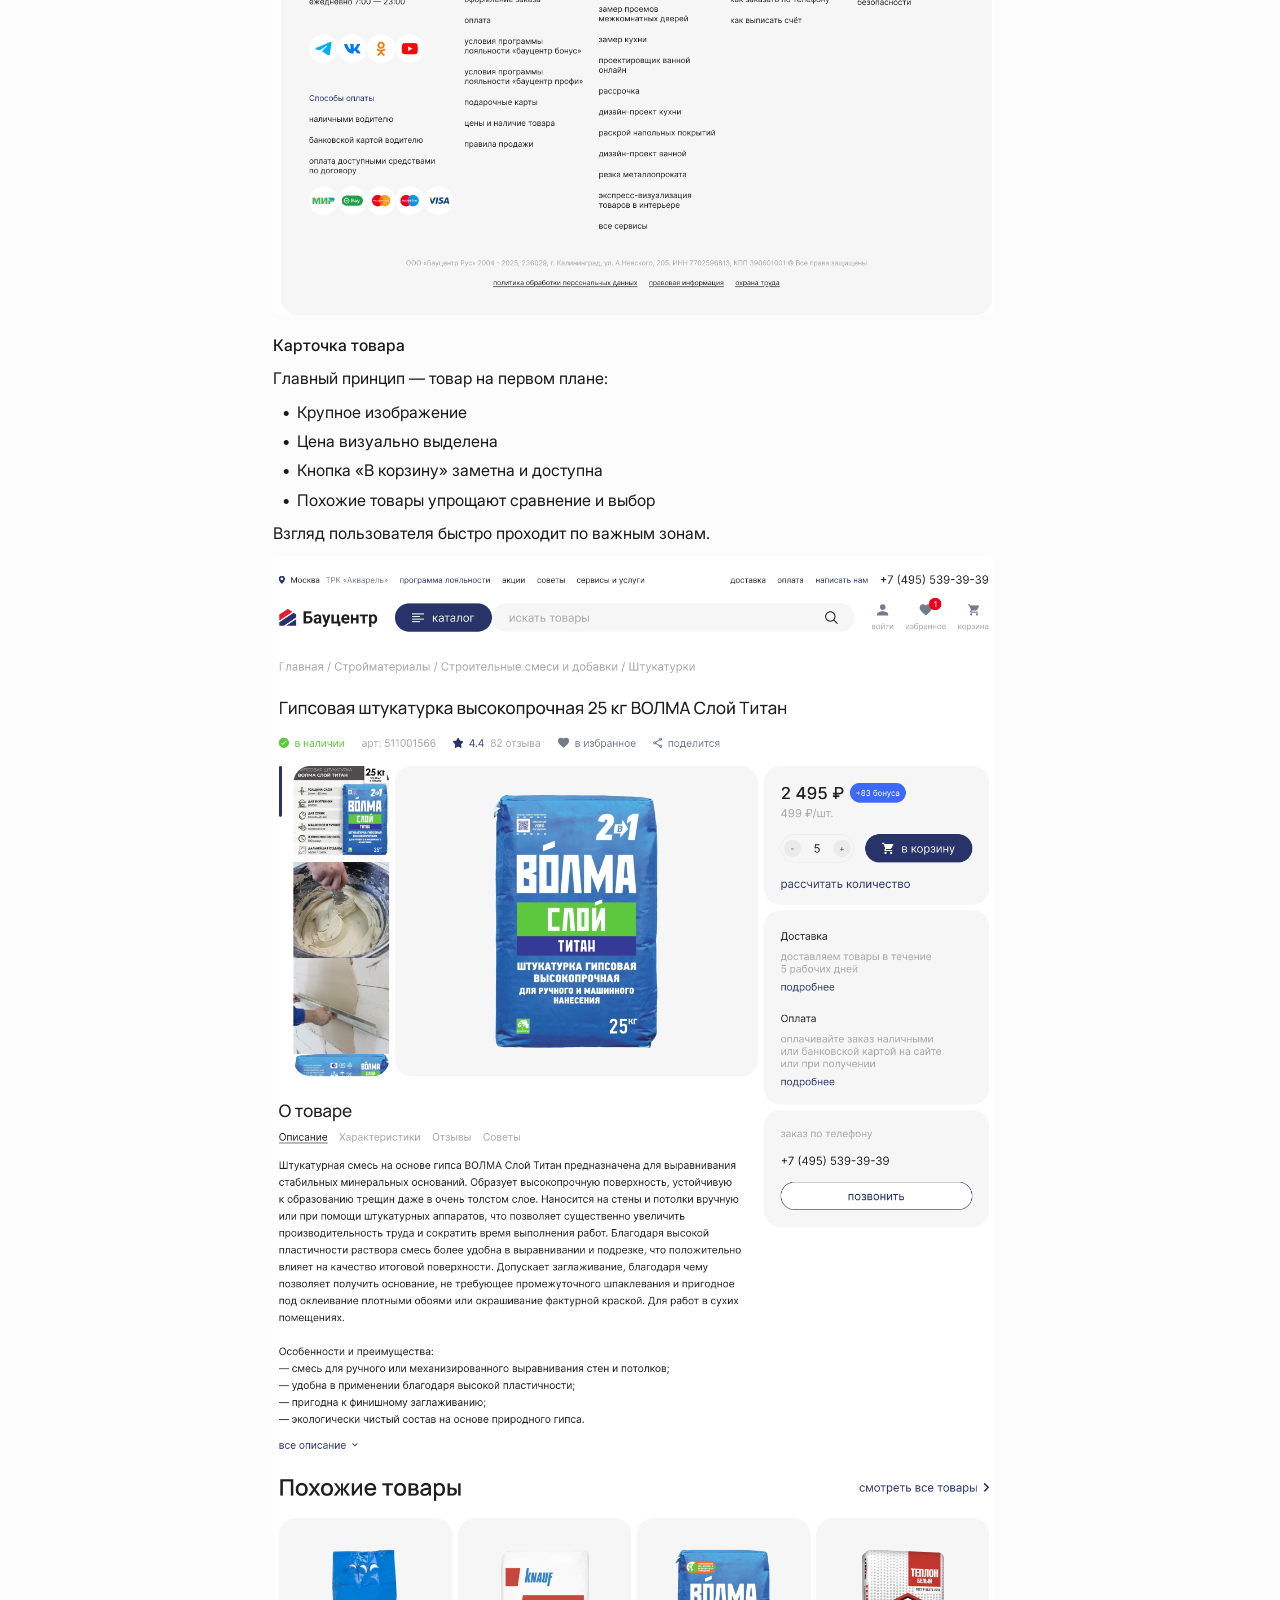
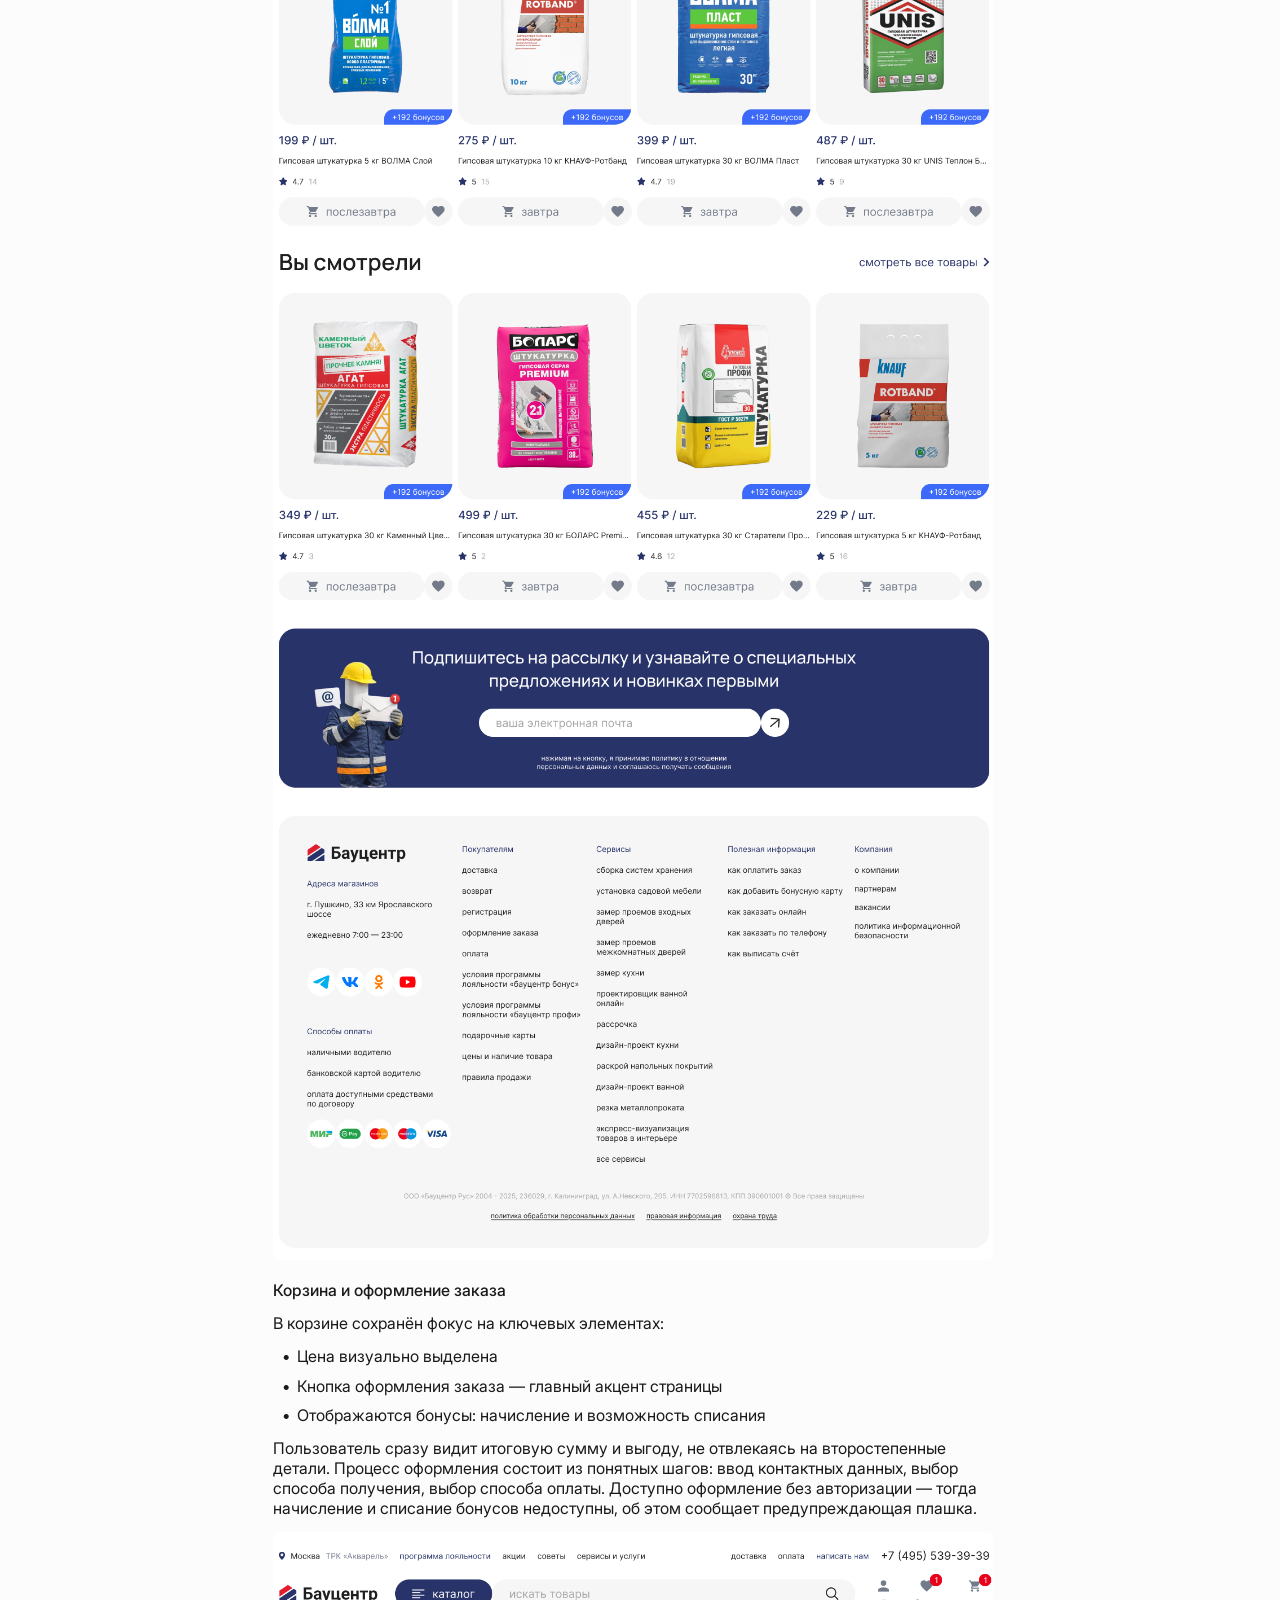
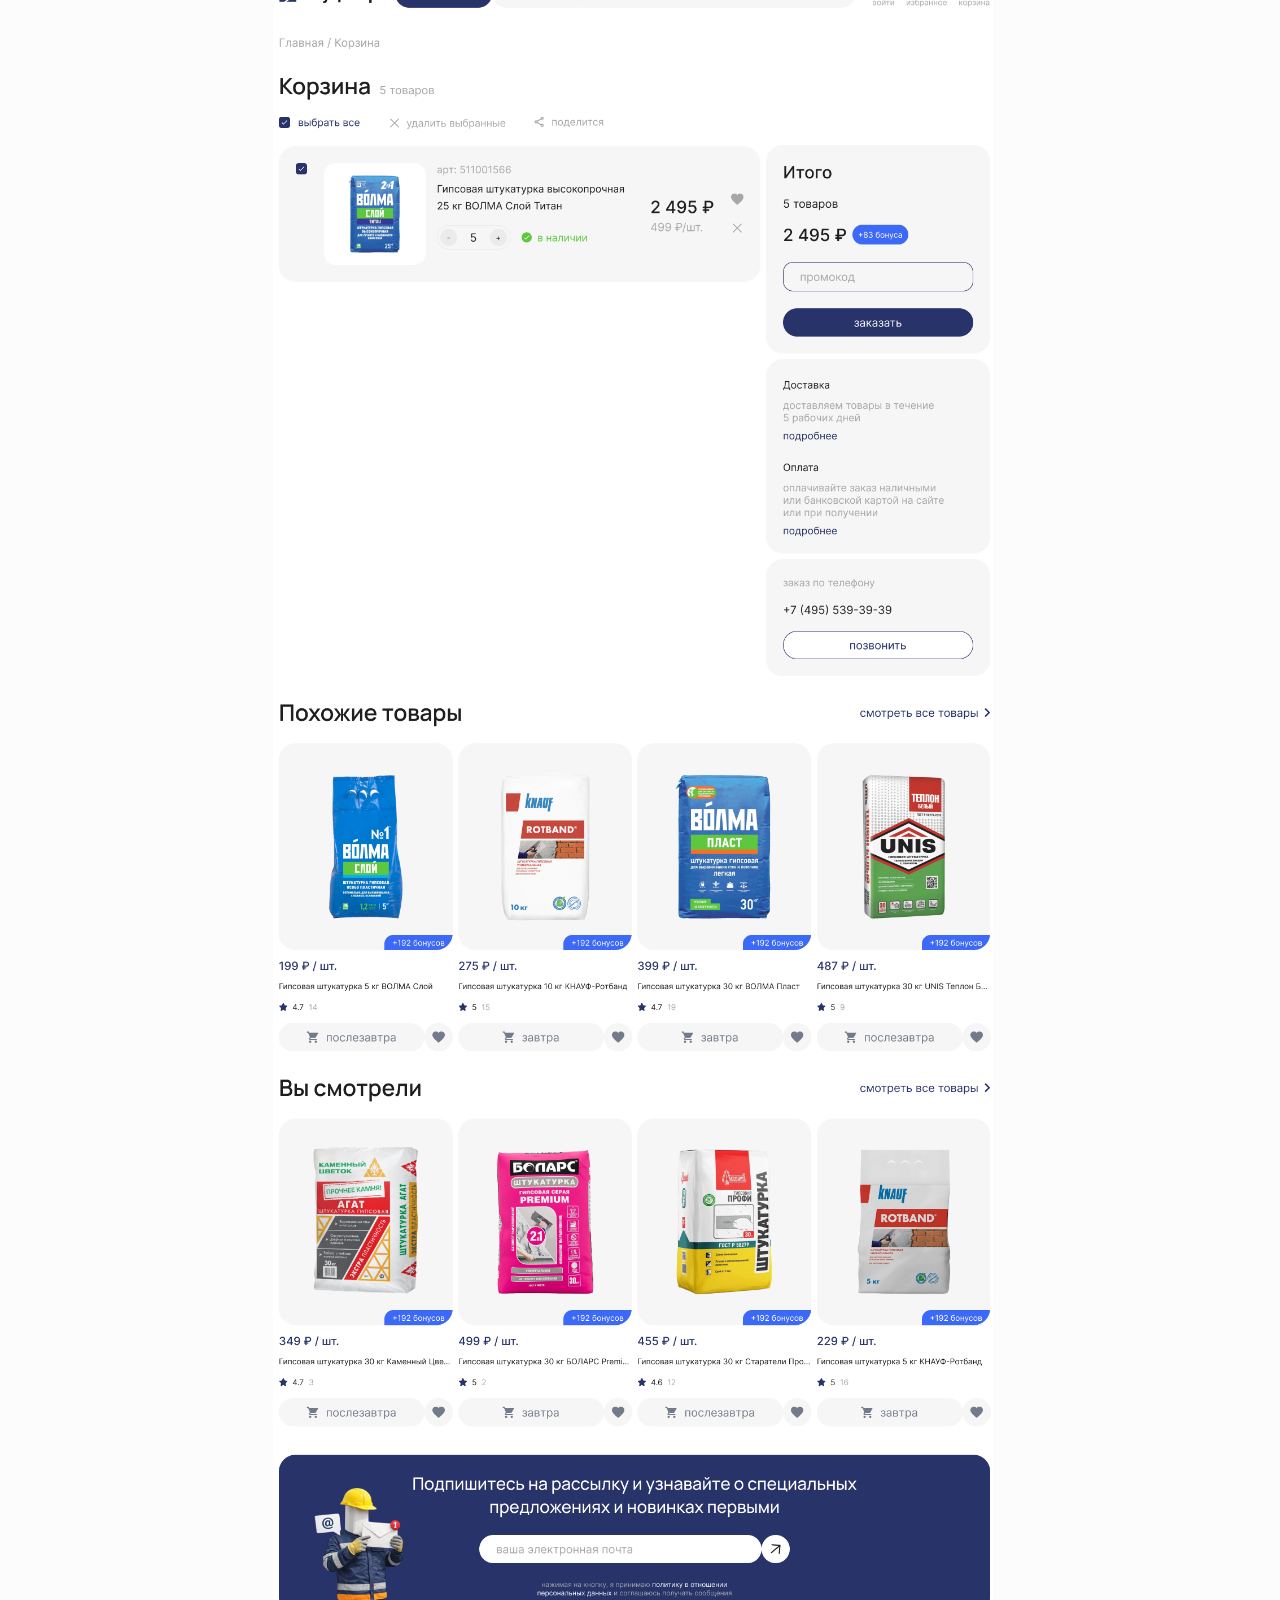
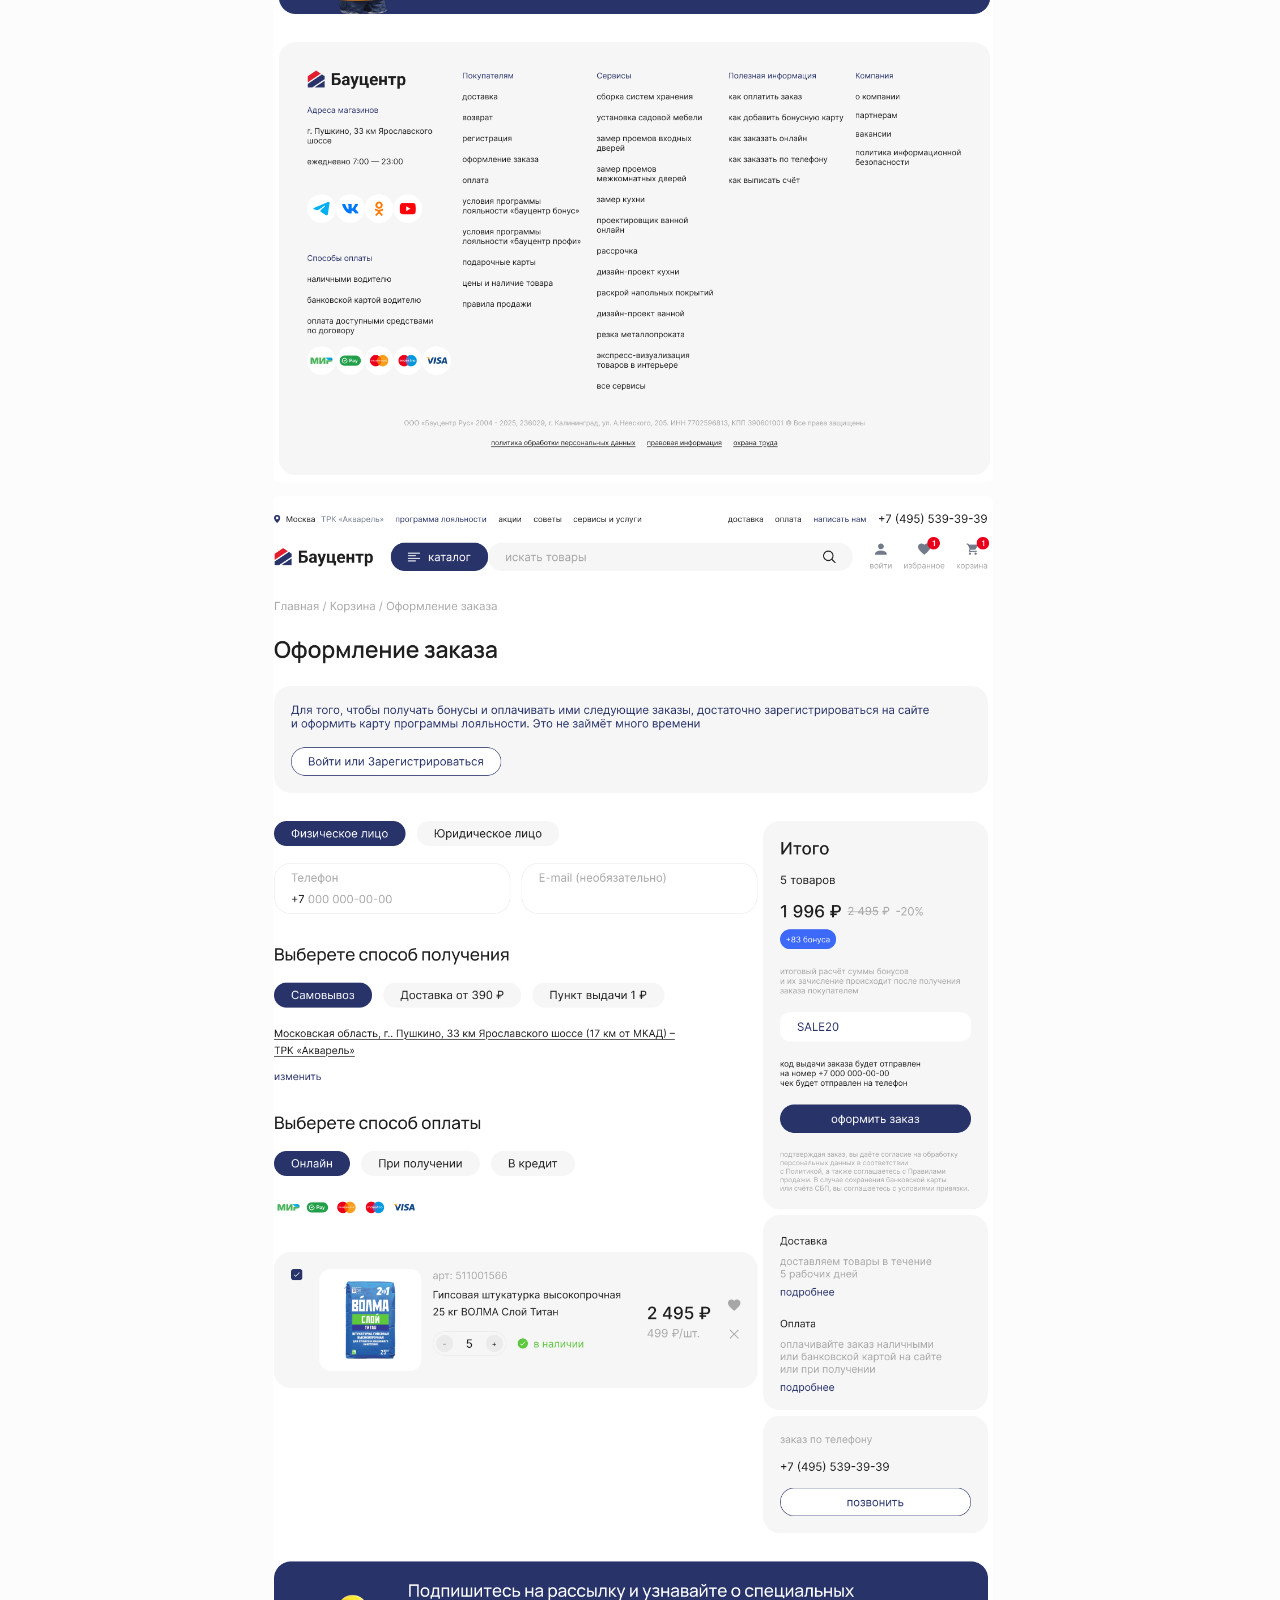
==== commit c9f491ee: "Add full social preview meta tags to case pages, plus og:site_name/locale/image dims everywhere" ====
--- a/cases/baucentr.html
+++ b/cases/baucentr.html
@@ -5,6 +5,20 @@
 <meta name="viewport" content="width=device-width, initial-scale=1.0">
 <title>Бауцентр — редизайн интернет-магазина — Владимир Колмыков</title>
 <meta name="description" content="Редизайн интернет-магазина строительных материалов: чёткая визуальная иерархия и фокус на товаре вместо визуального шума.">
+<meta property="og:type" content="website">
+<meta property="og:url" content="https://vkv-dsgn.ru/cases/baucentr.html">
+<meta property="og:site_name" content="Владимир Колмыков">
+<meta property="og:locale" content="ru_RU">
+<meta property="og:title" content="Бауцентр — редизайн интернет-магазина — Владимир Колмыков">
+<meta property="og:description" content="Редизайн интернет-магазина строительных материалов: чёткая визуальная иерархия и фокус на товаре вместо визуального шума.">
+<meta property="og:image" content="https://vkv-dsgn.ru/assets/images/card-baucentr.png">
+<meta property="og:image:width" content="2400">
+<meta property="og:image:height" content="1800">
+<meta property="og:image:type" content="image/png">
+<meta name="twitter:card" content="summary_large_image">
+<meta name="twitter:title" content="Бауцентр — редизайн интернет-магазина — Владимир Колмыков">
+<meta name="twitter:description" content="Редизайн интернет-магазина строительных материалов: чёткая визуальная иерархия и фокус на товаре вместо визуального шума.">
+<meta name="twitter:image" content="https://vkv-dsgn.ru/assets/images/card-baucentr.png">
 <link rel="icon" type="image/png" href="../assets/images/avatar_color.png">
 <link rel="apple-touch-icon" href="../assets/images/avatar_color.png">
 <link rel="preconnect" href="https://fonts.googleapis.com">
--- a/css/styles.css
+++ b/css/styles.css
@@ -697,8 +697,17 @@
 .card__media--2 { height: 462px; }
 .card__media--3 { height: 386px; }
 /* У Cargo Pulse ещё нет скриншотов (проект в разработке) — вместо
-   картинки плашка цвета границы, как в самой Figma. */
-.card__media--4 { height: 533px; background: var(--color-border-divider); }
+   картинки сам блок целиком — skeleton-плашка с бегущим шиммером. */
+.card__media--4 {
+  height: 533px;
+  background: linear-gradient(90deg, #e4e4e4 25%, #f1f1f1 50%, #e4e4e4 75%);
+  background-size: 200% 100%;
+  animation: card-skel-shimmer 1.4s ease-in-out infinite;
+}
+@keyframes card-skel-shimmer {
+  0% { background-position: 200% 0; }
+  100% { background-position: -200% 0; }
+}
 
 .card__media-img--cover {
   position: absolute;
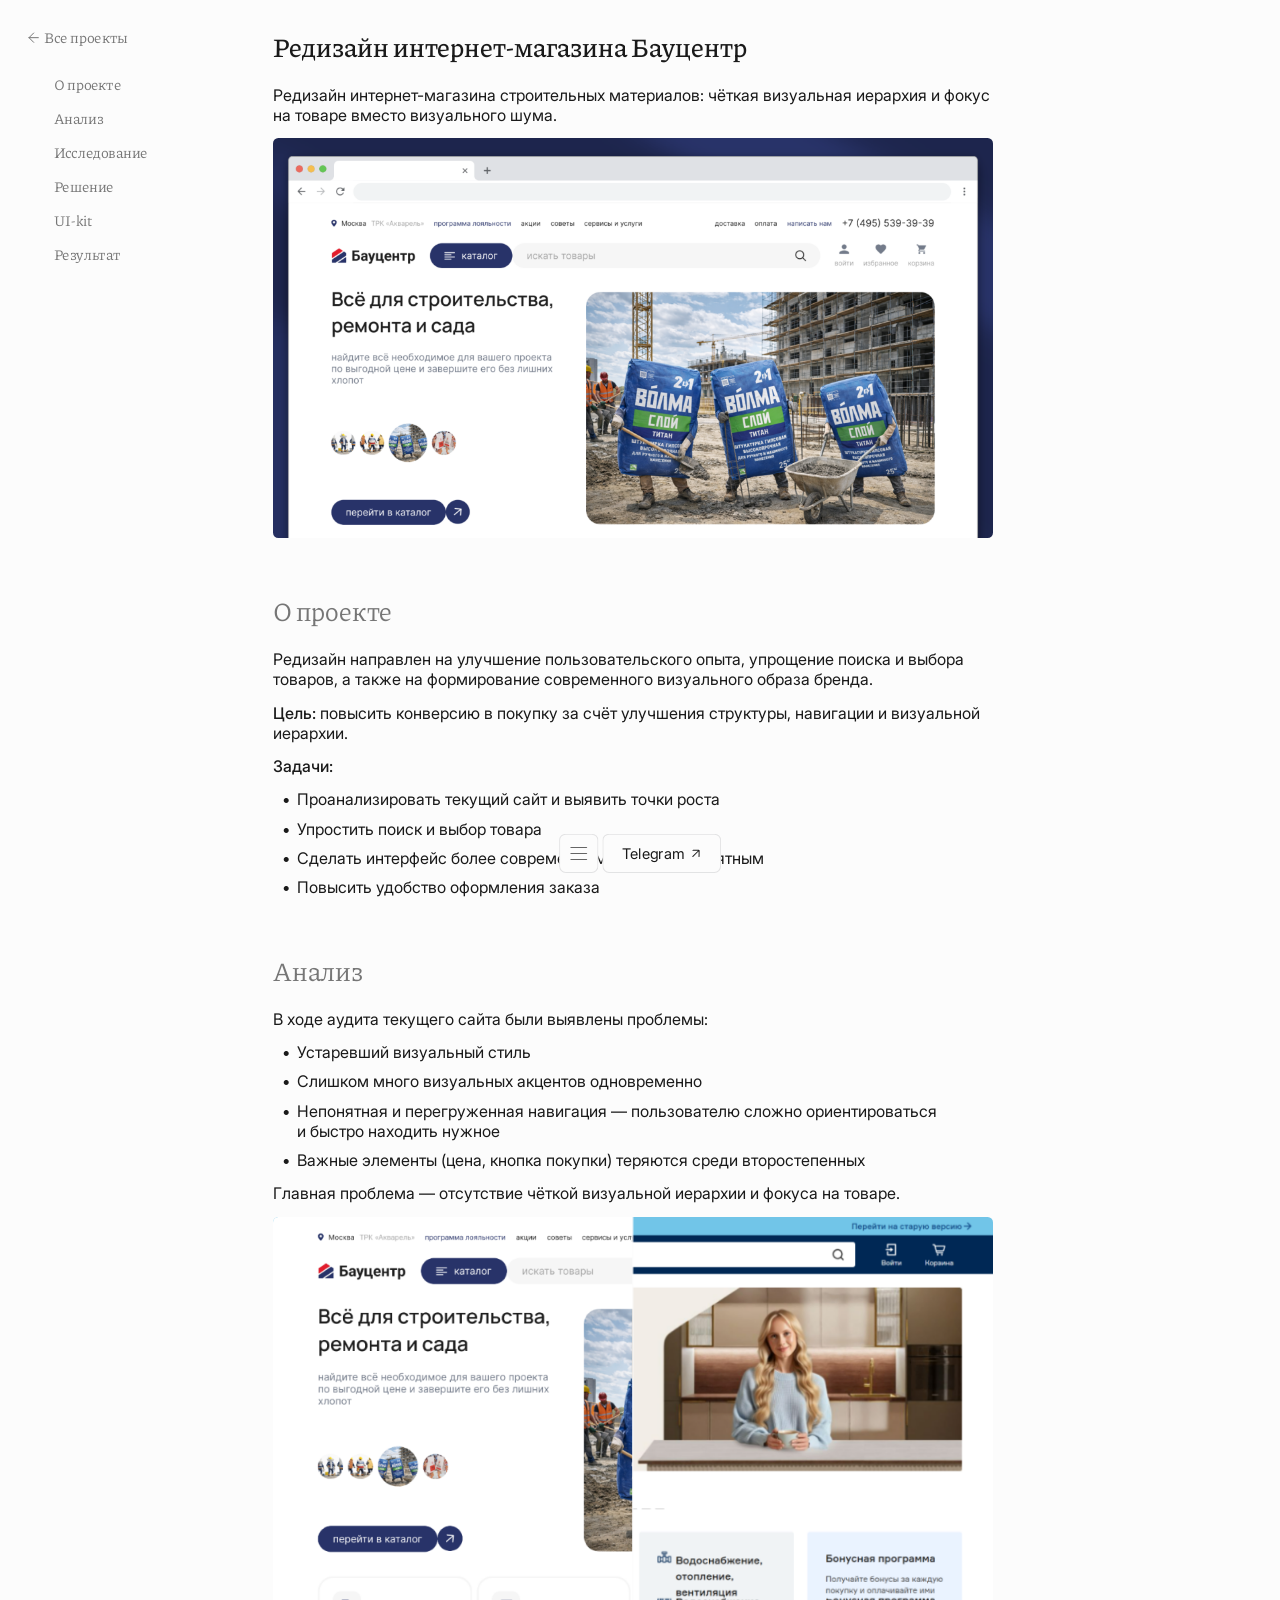
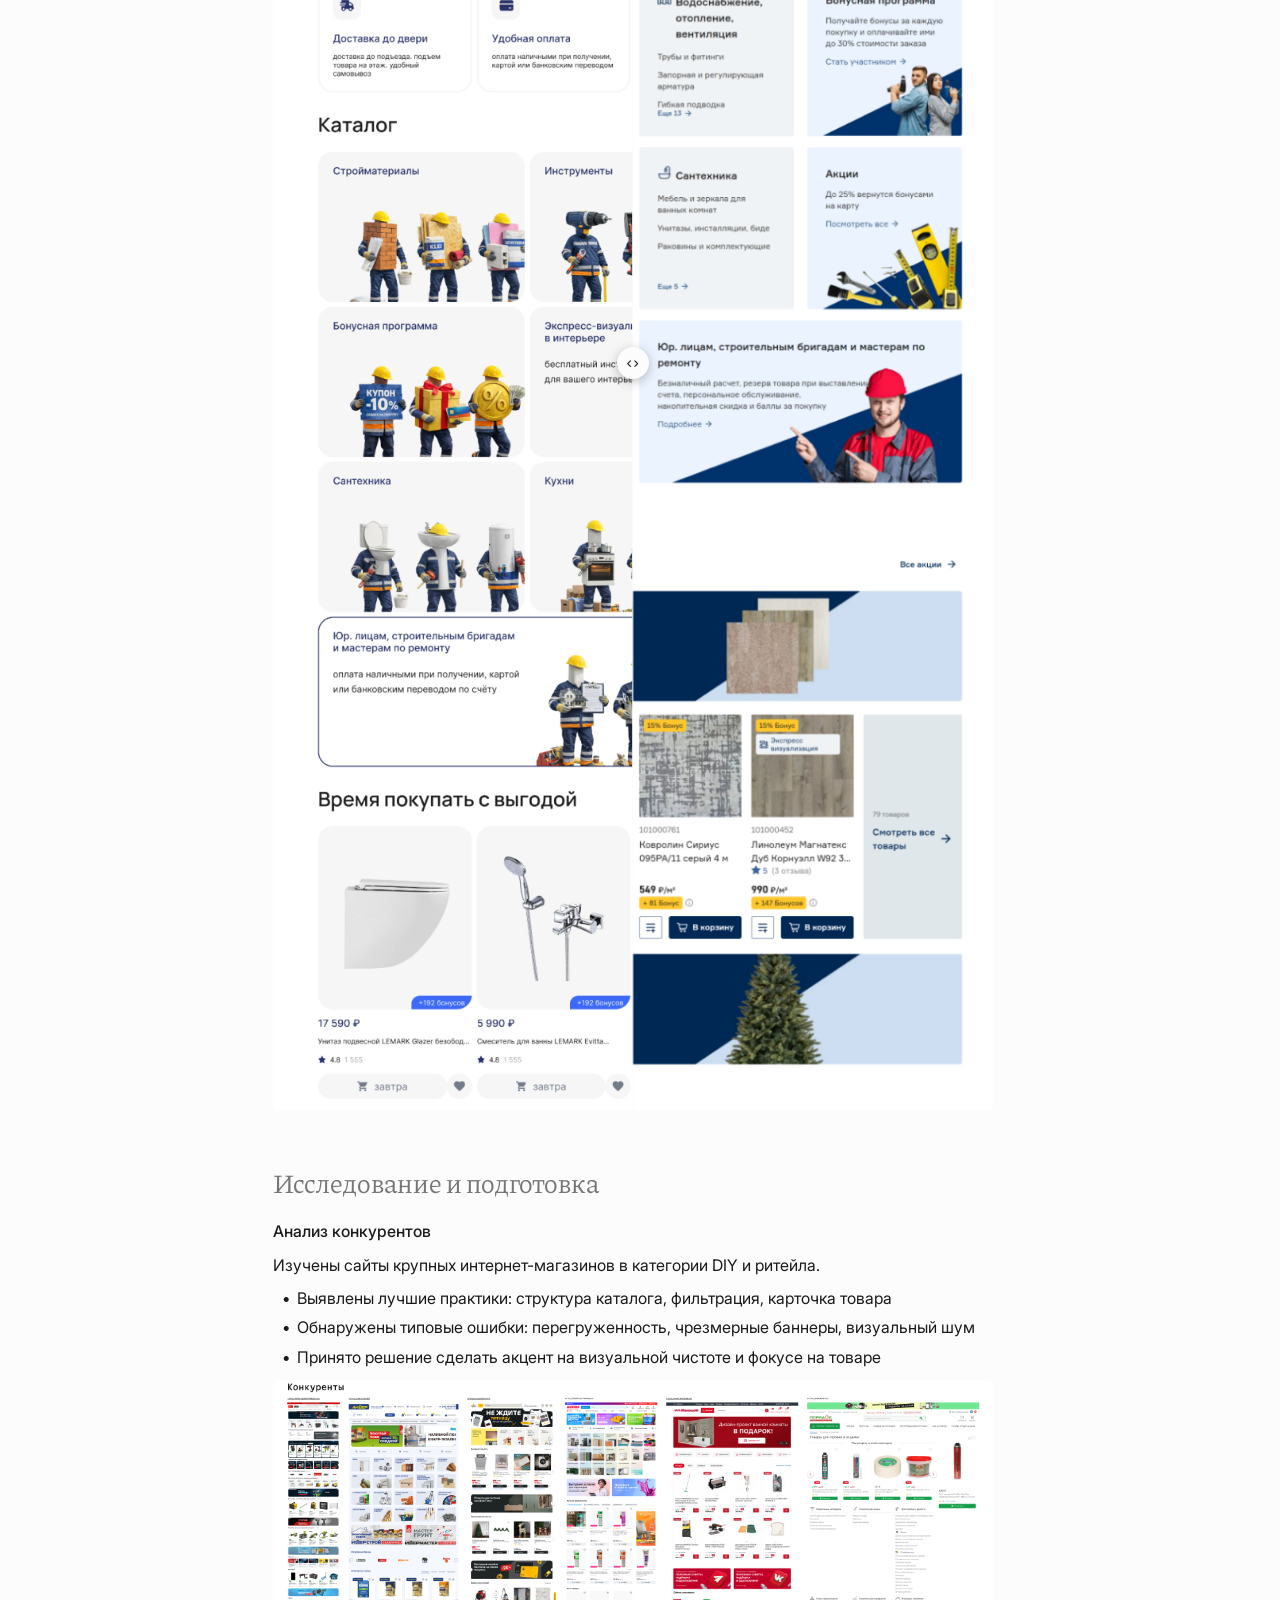
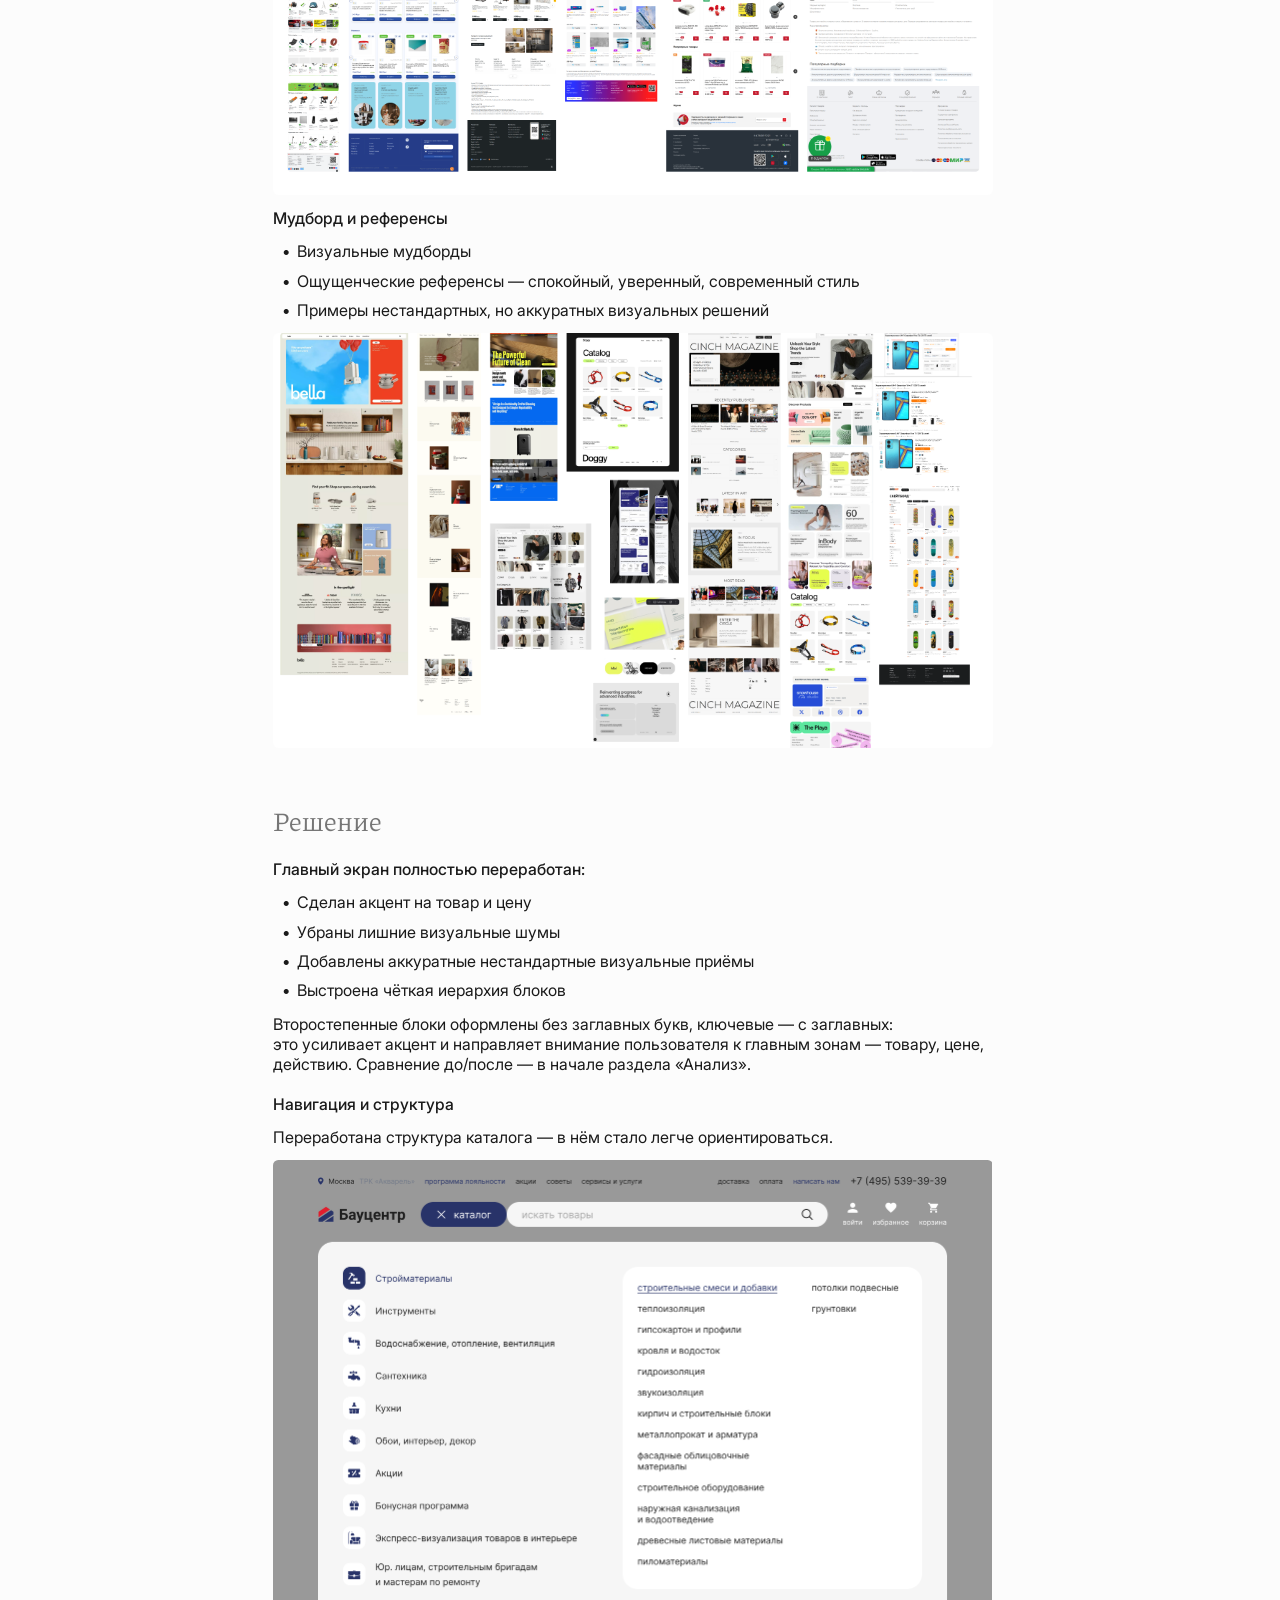
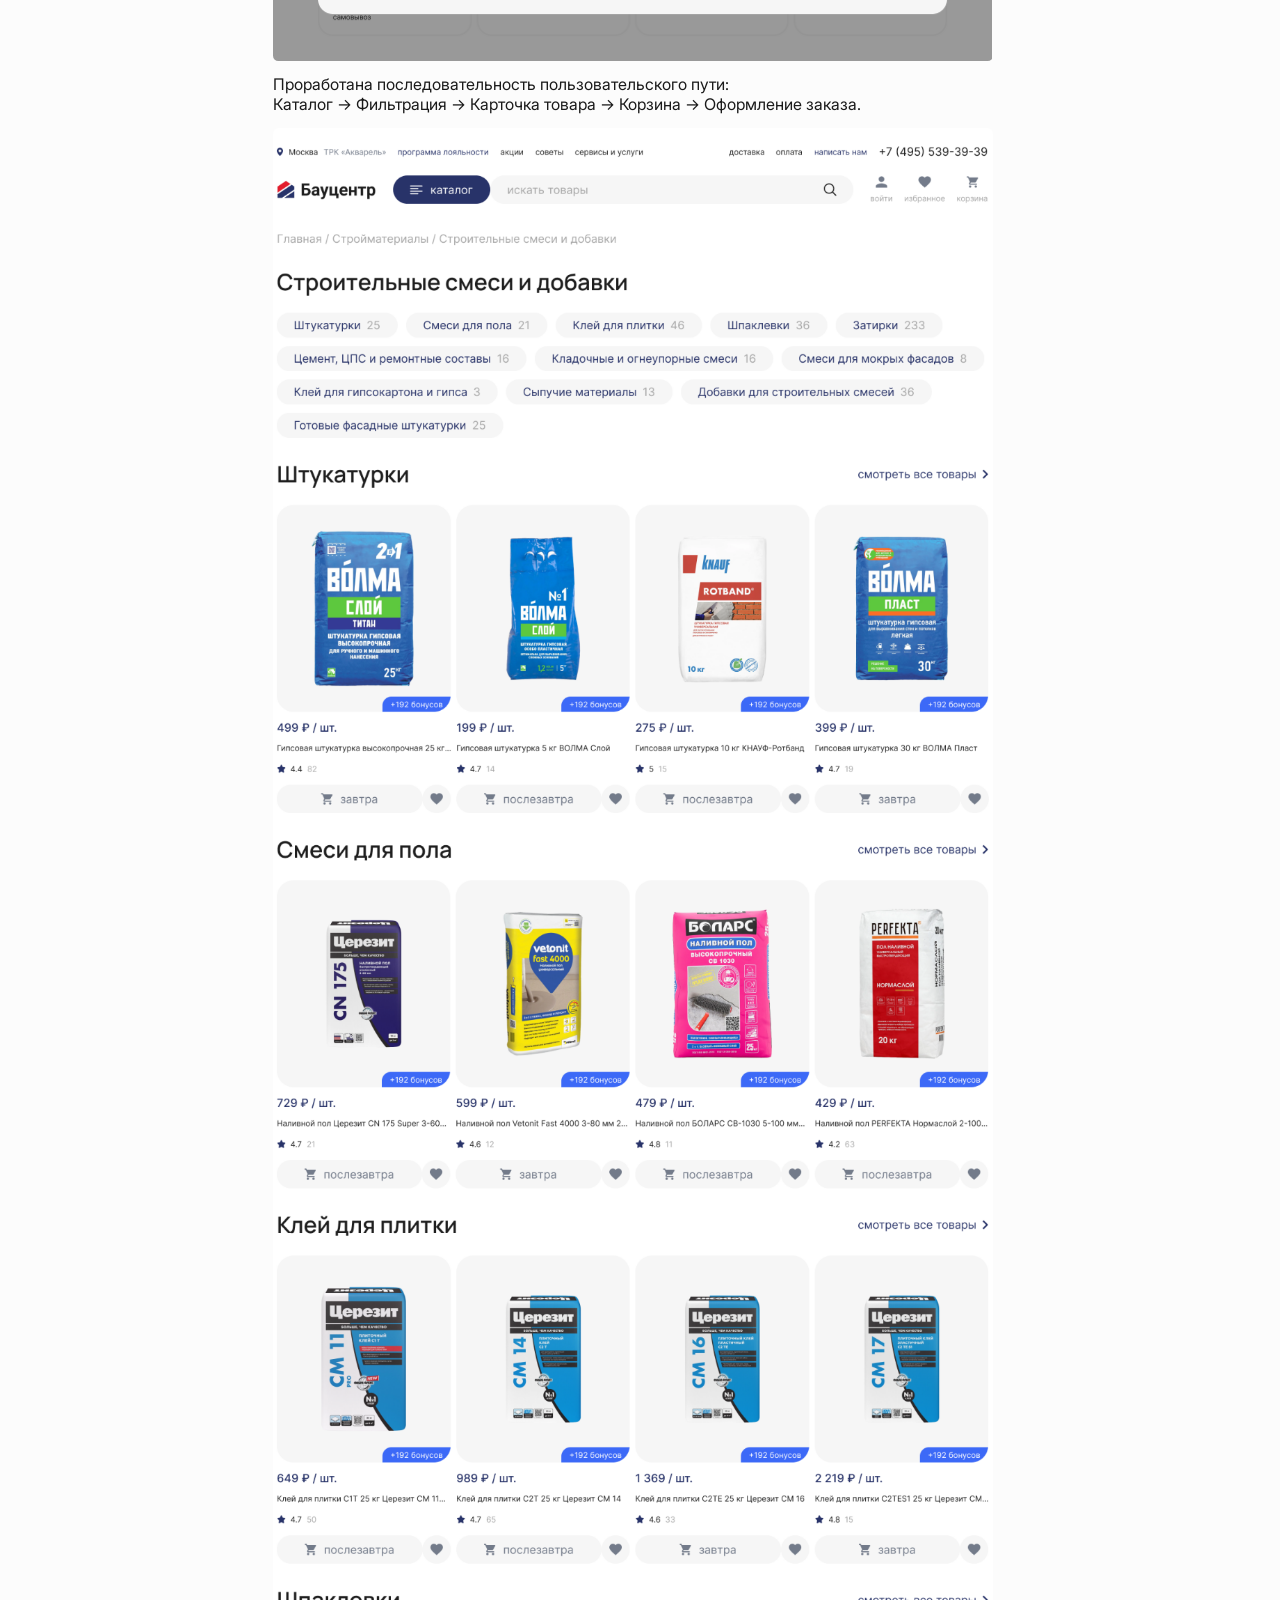
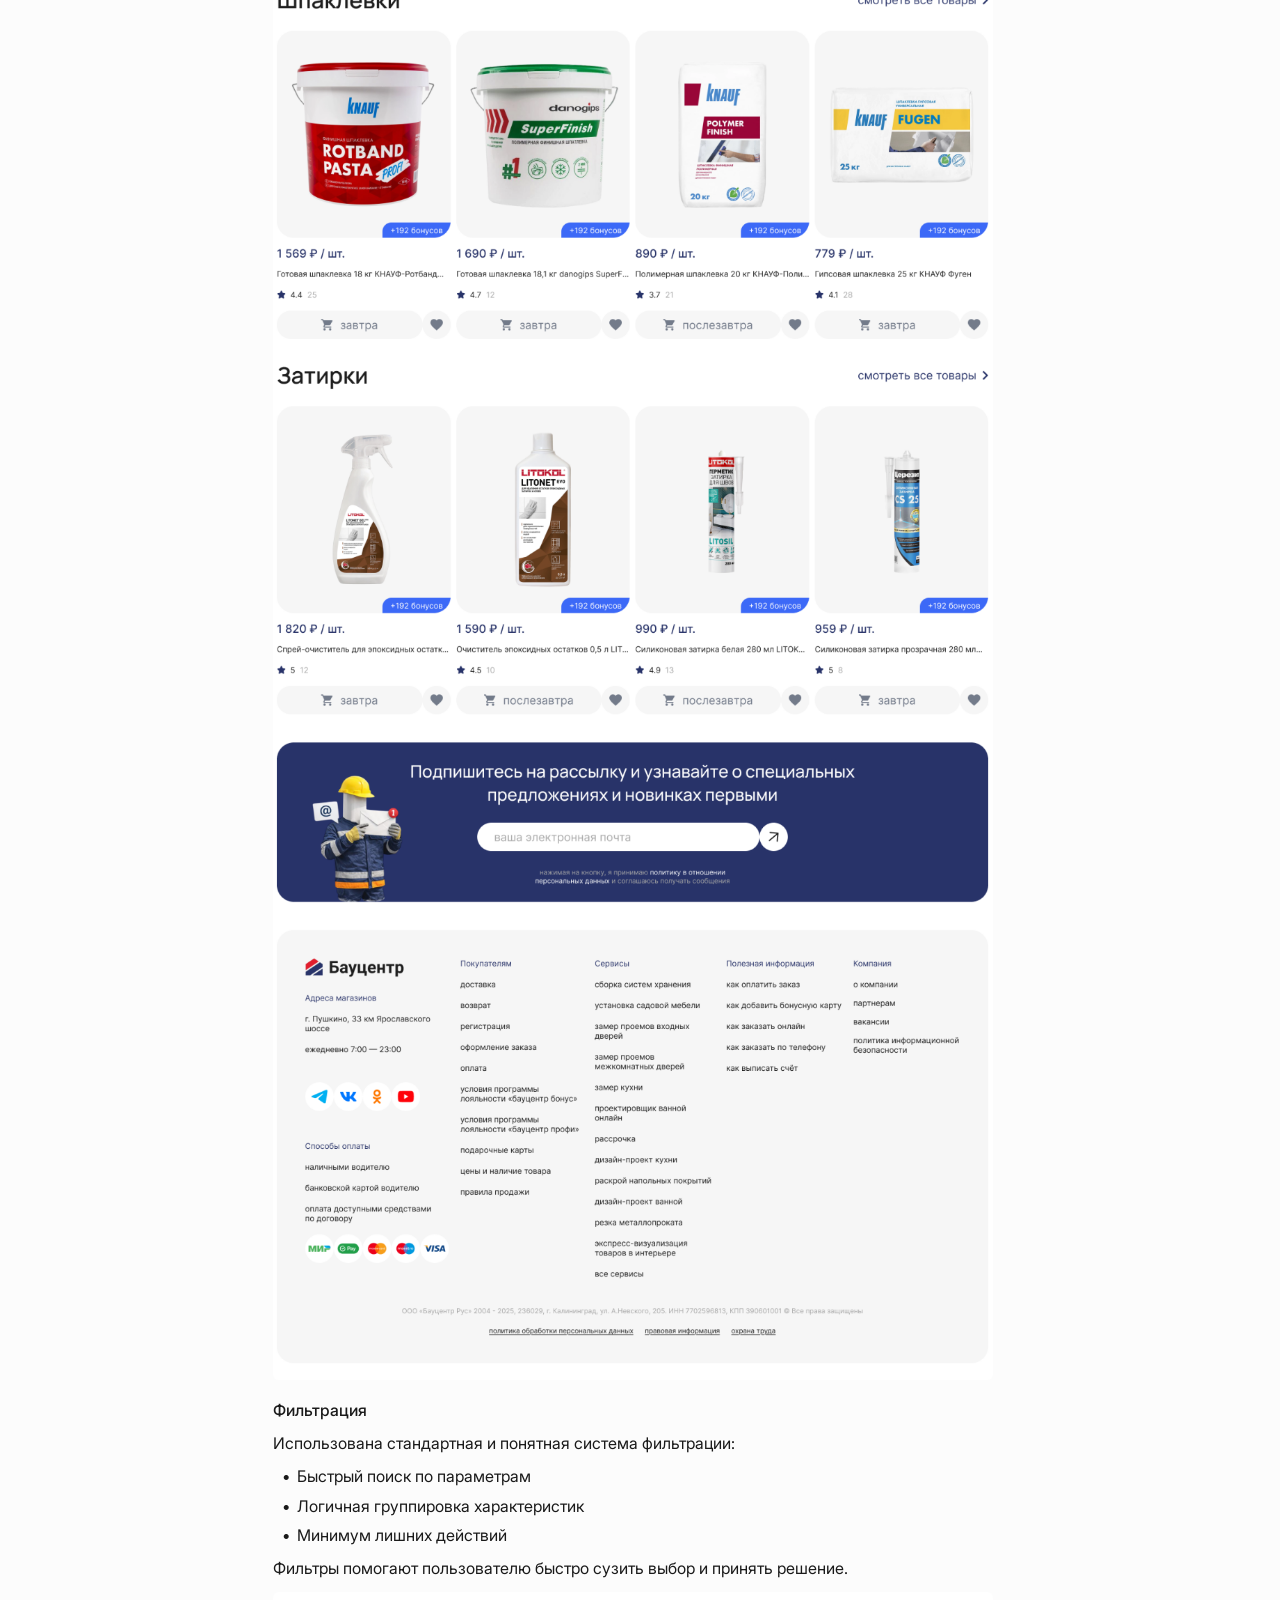
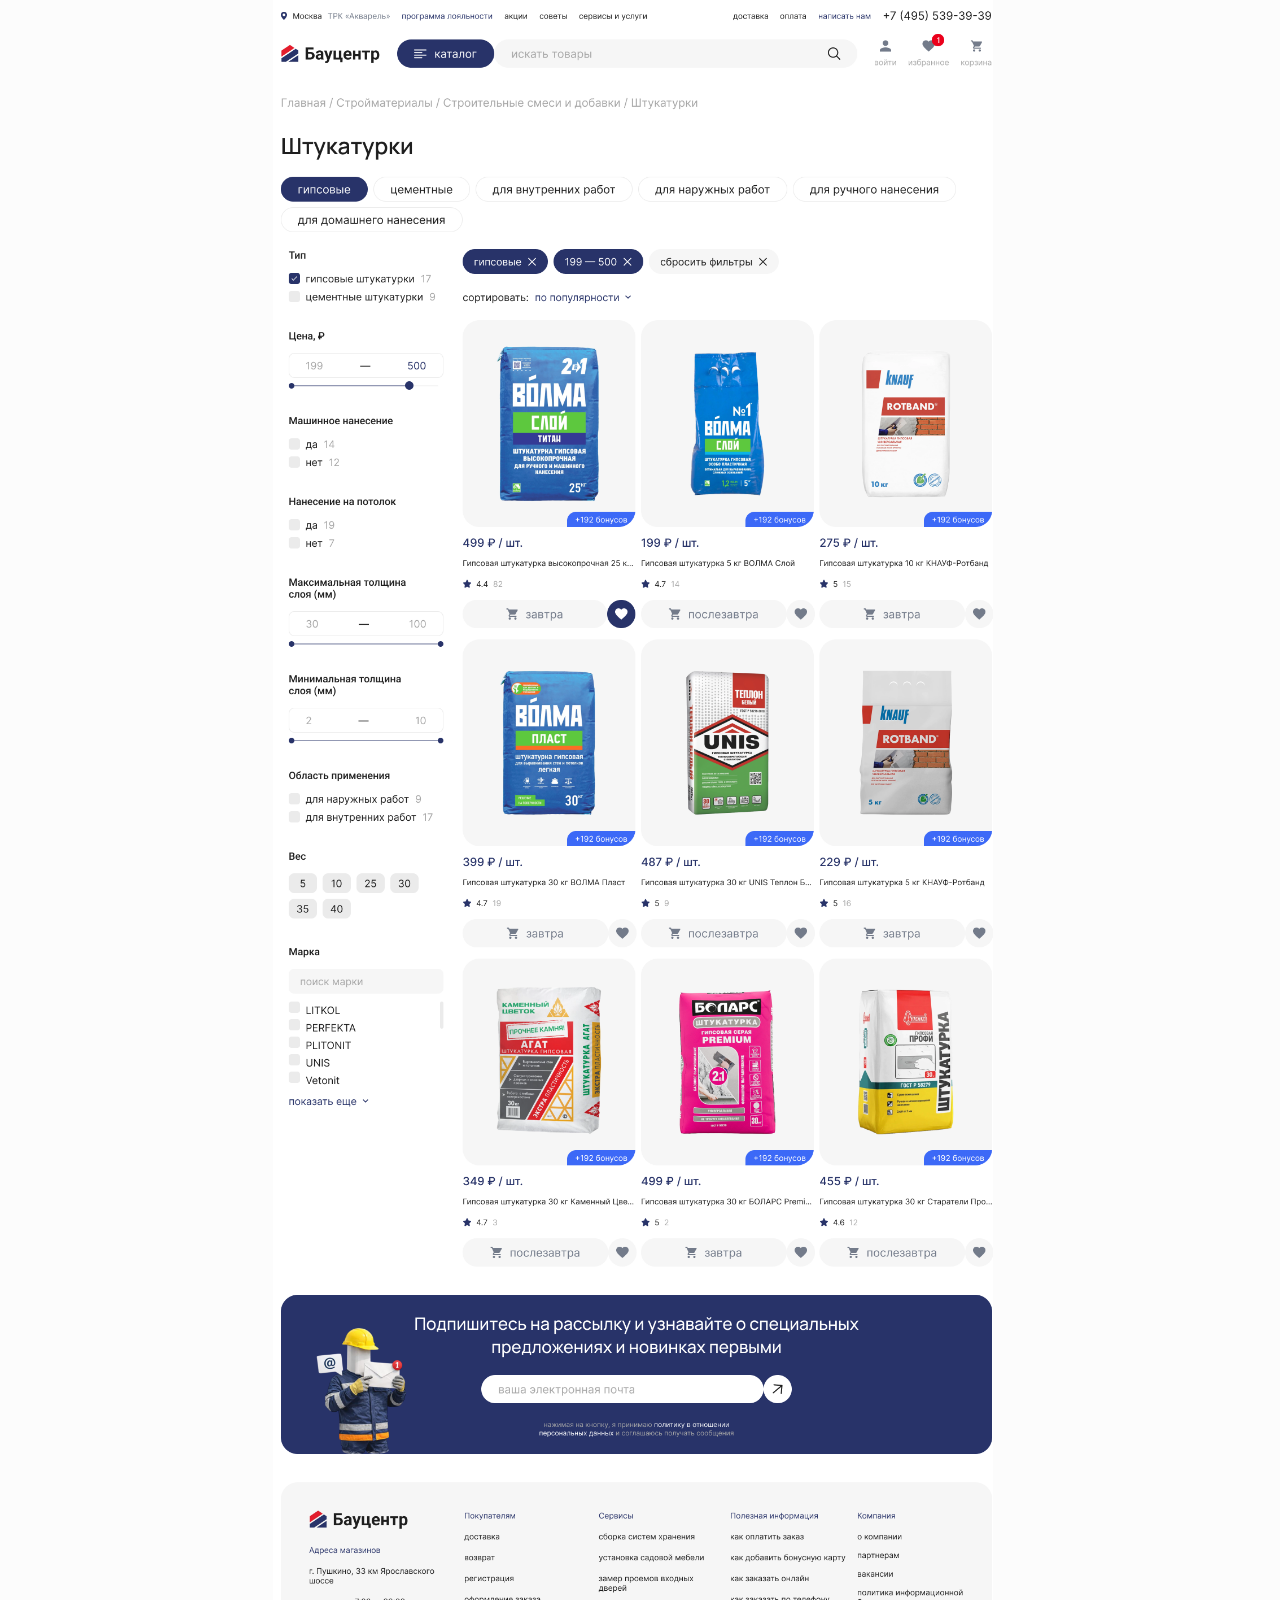
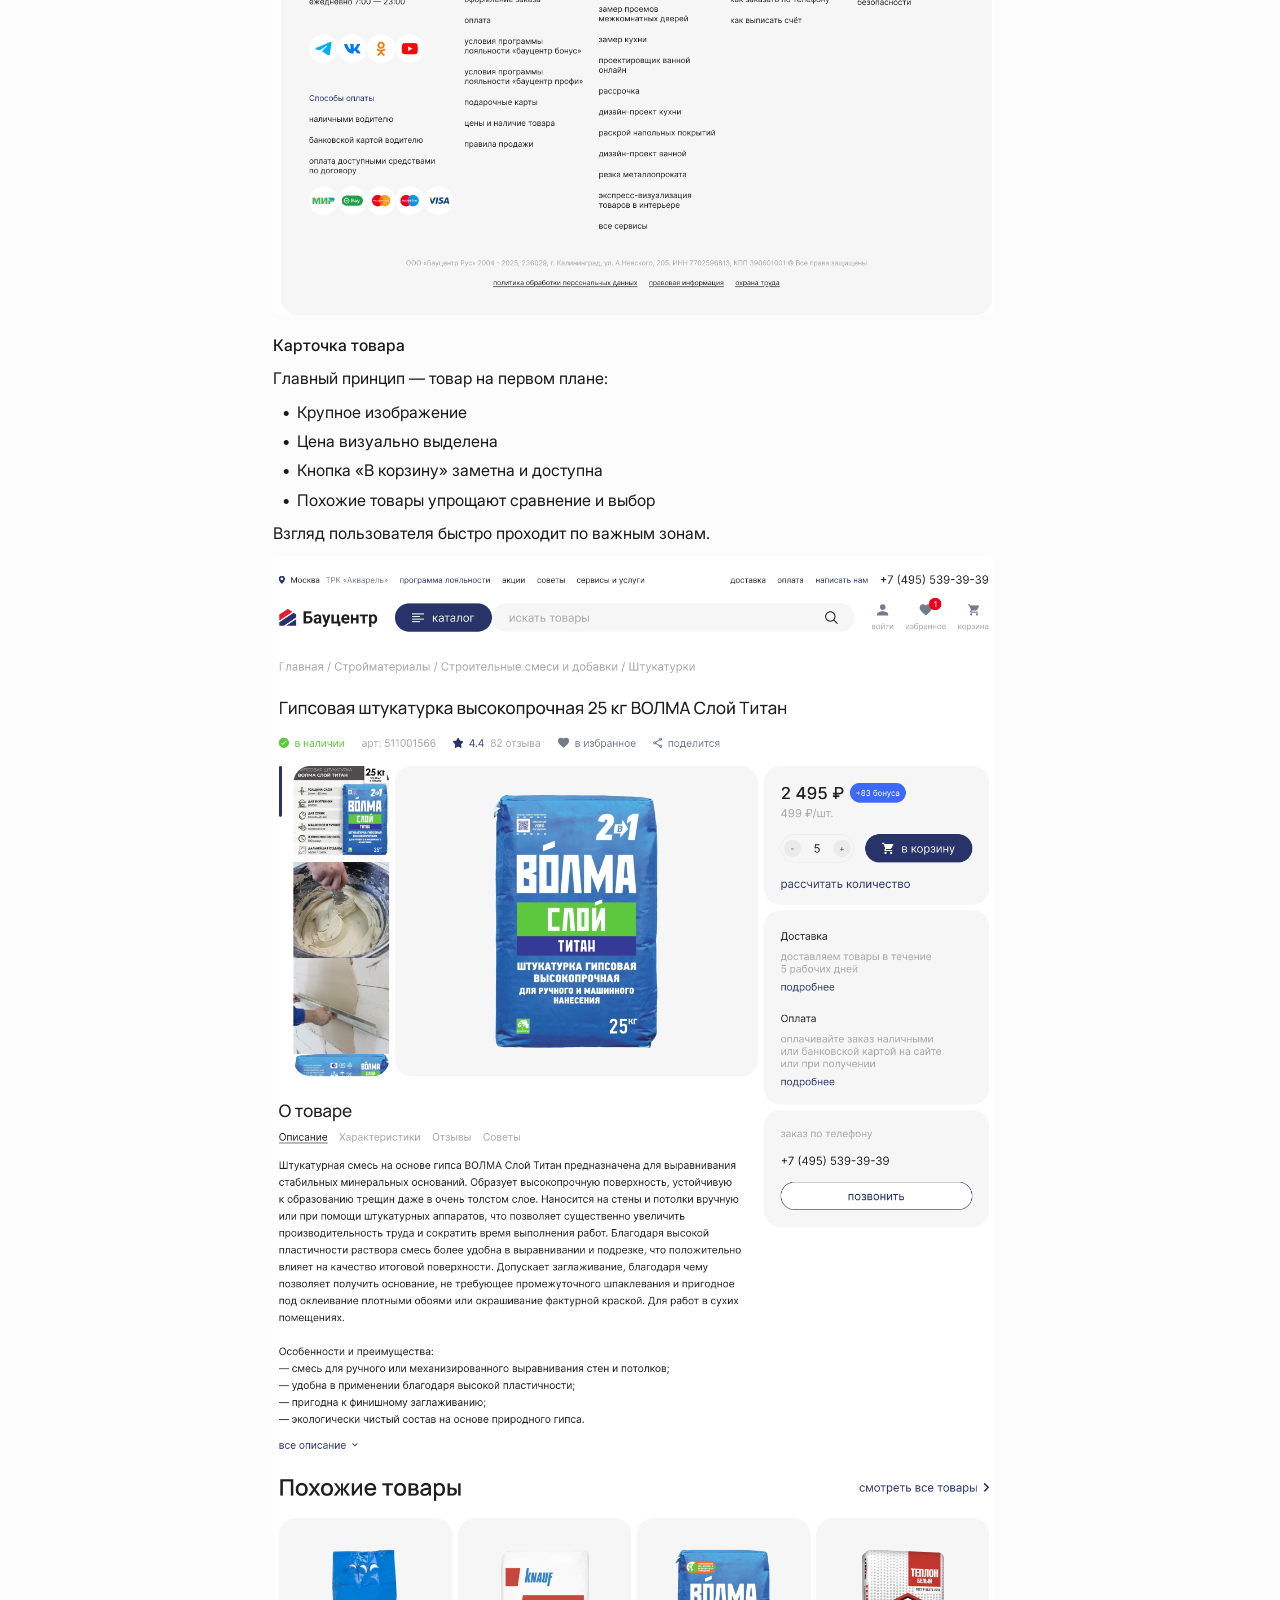
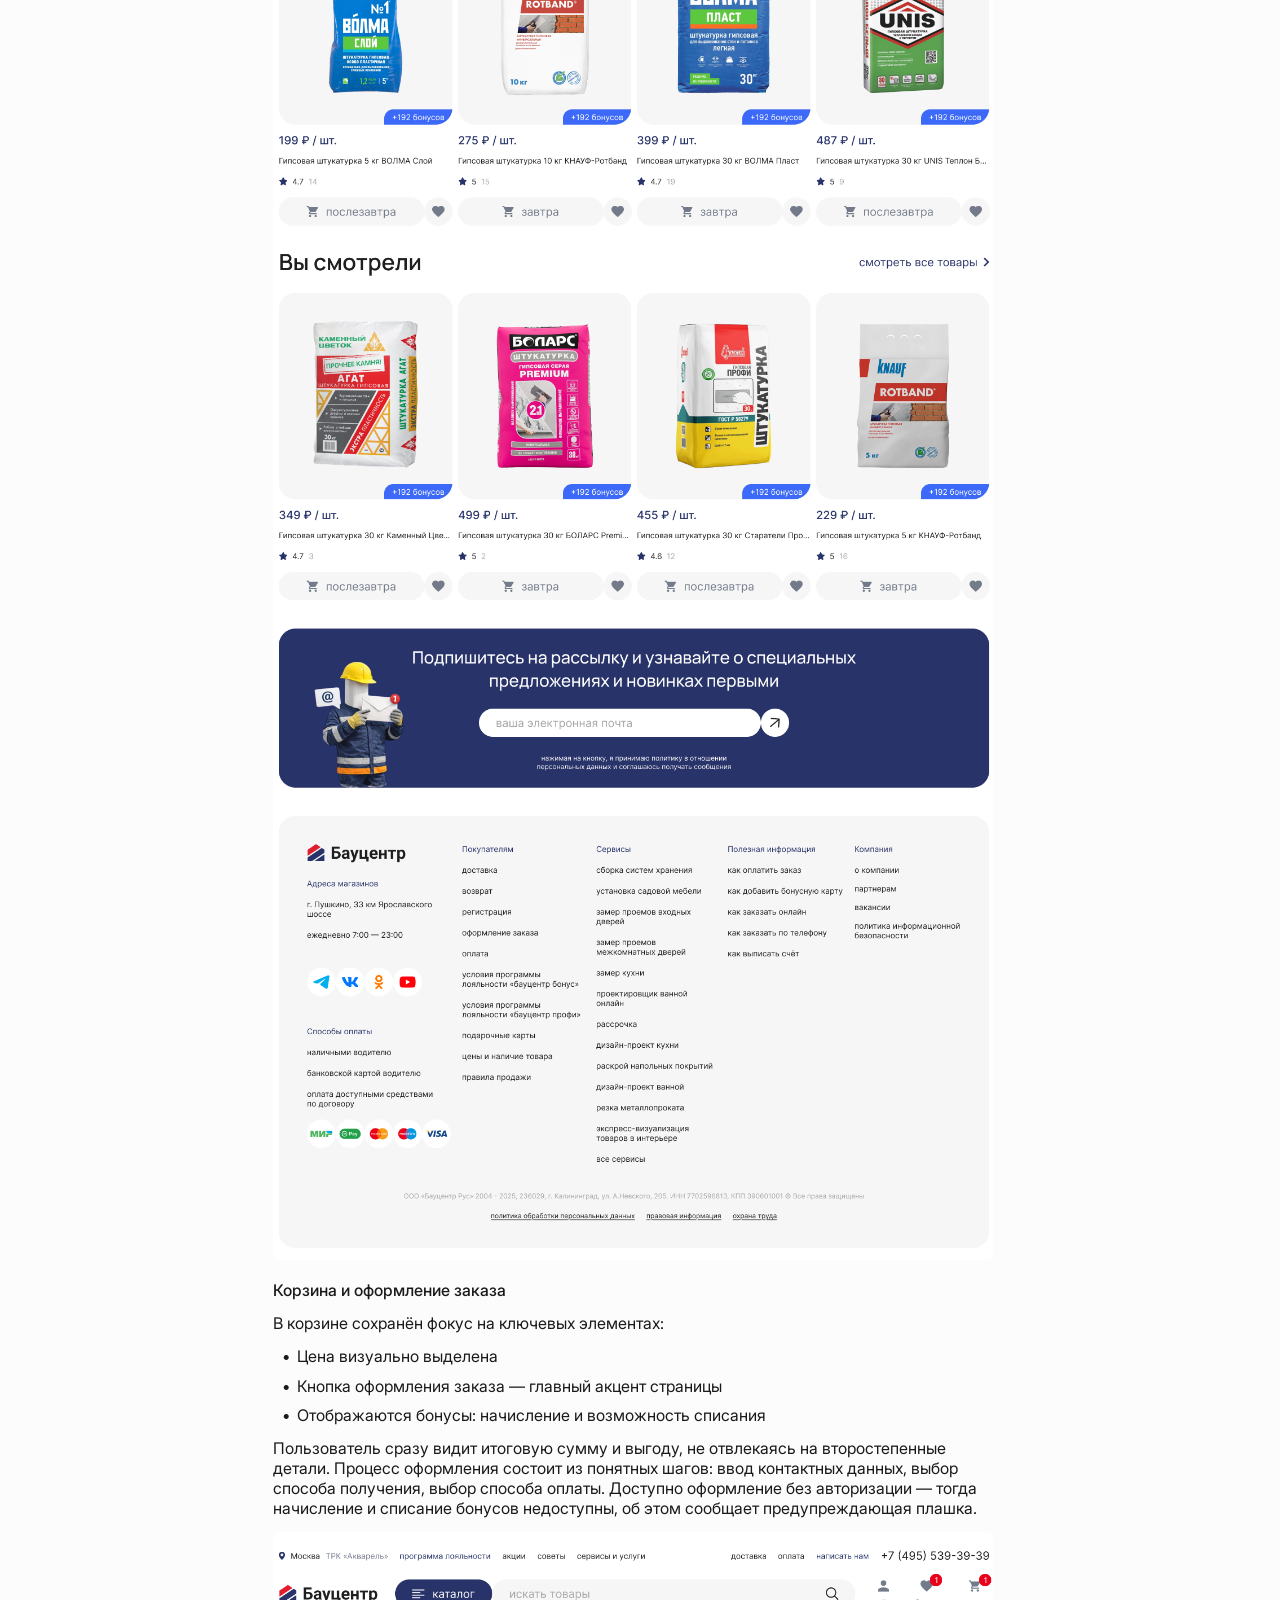
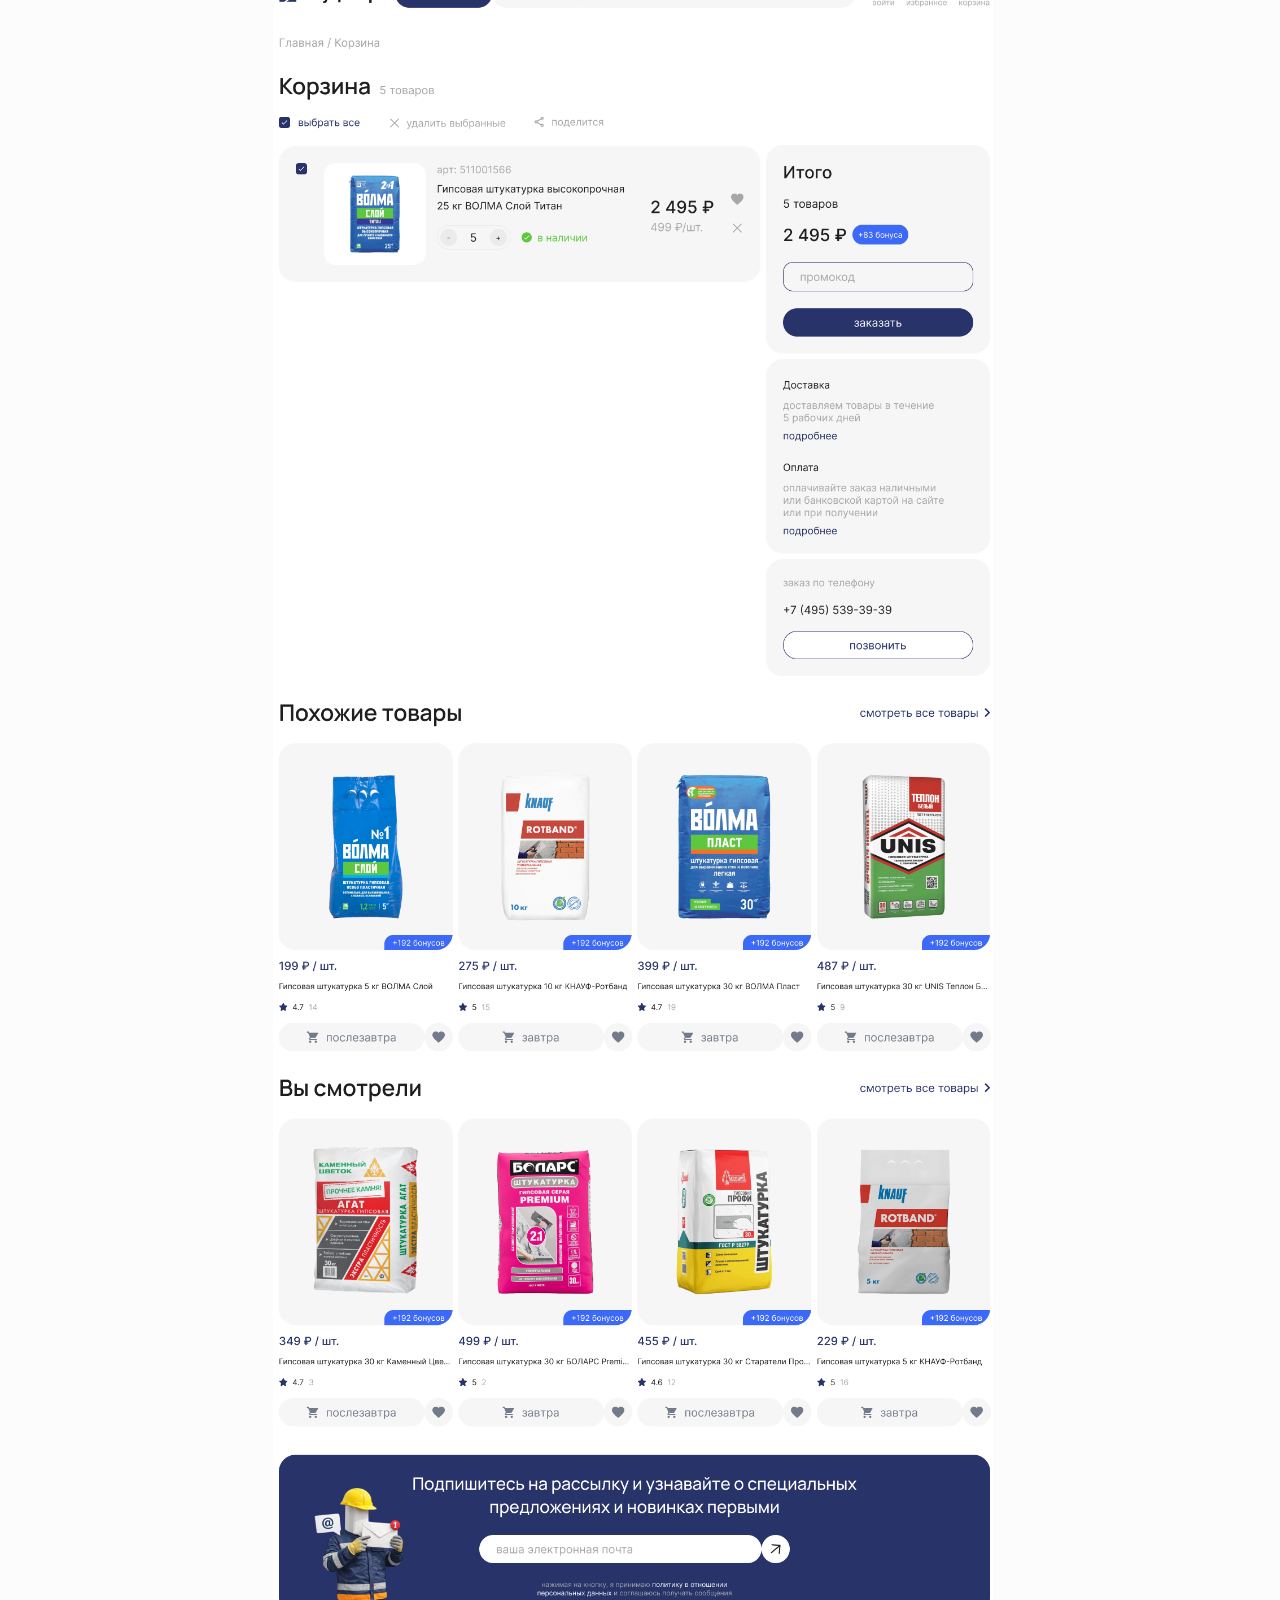
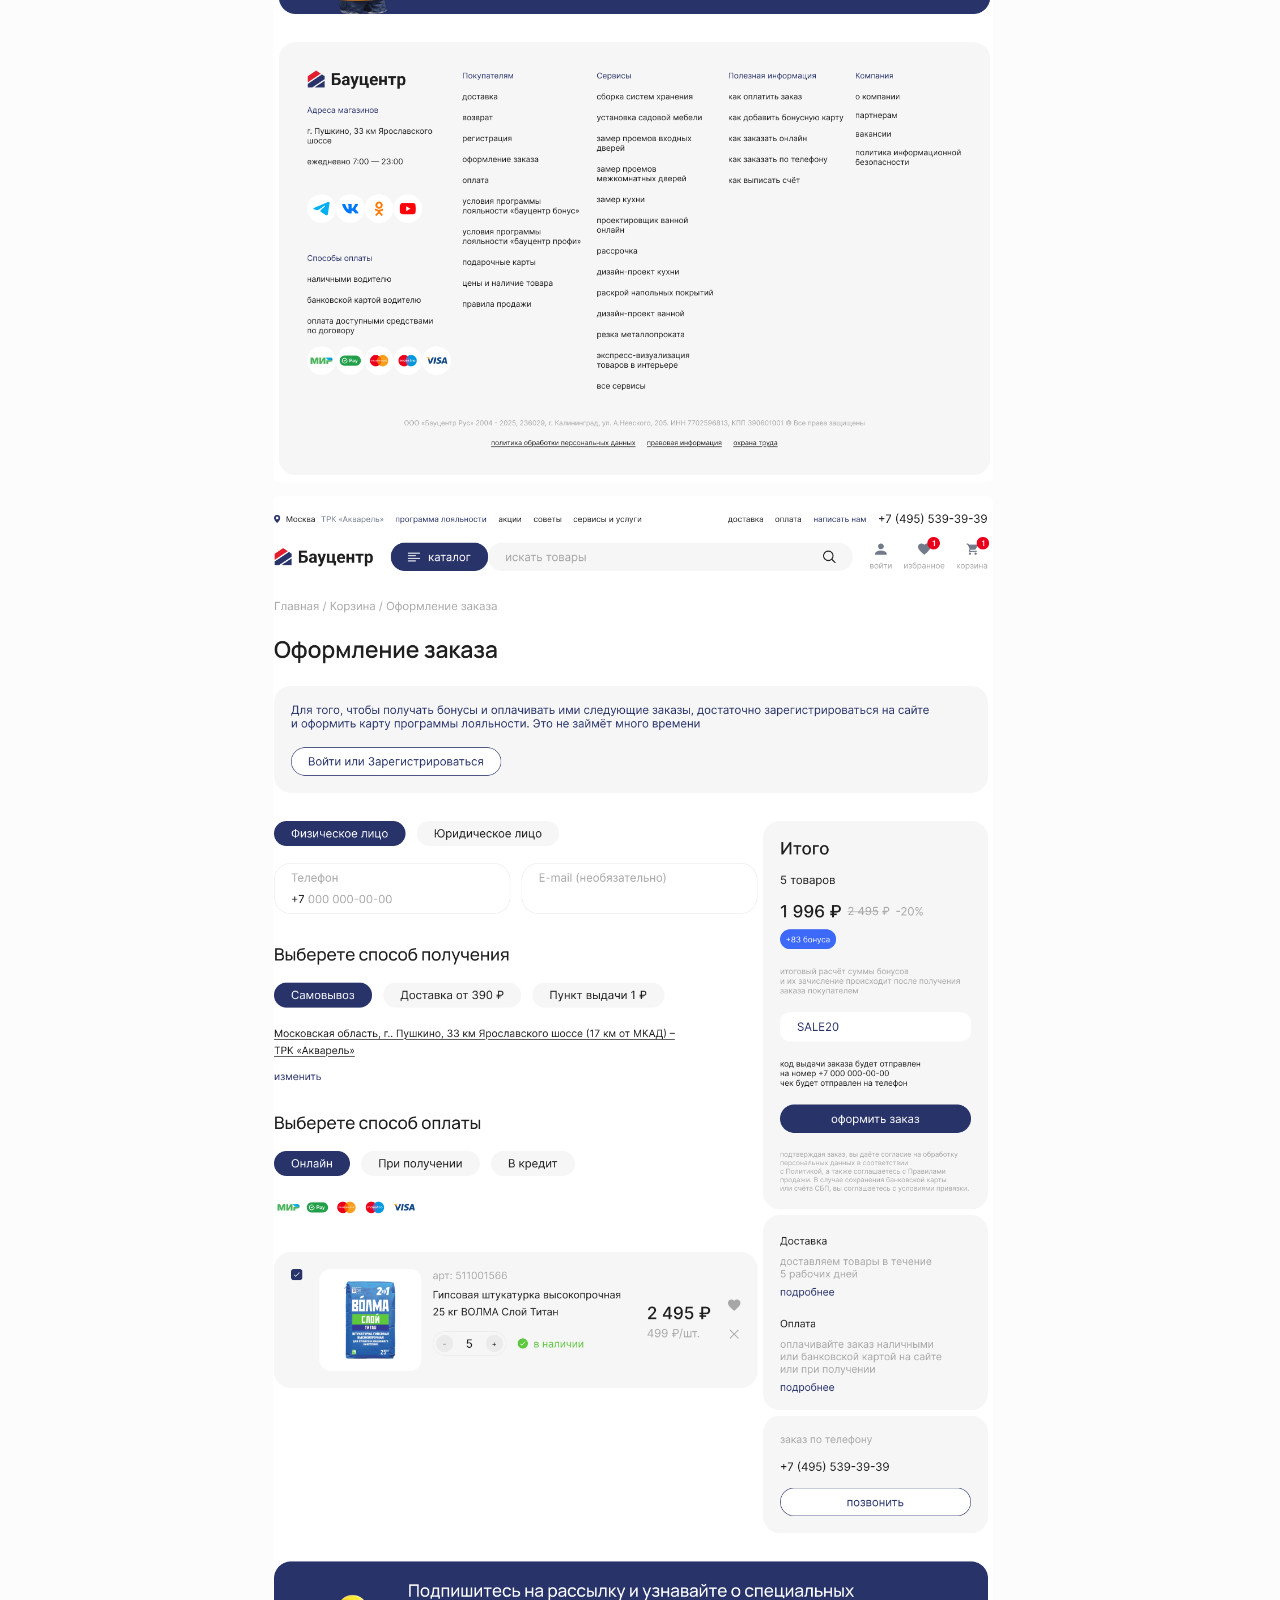
==== commit 72ca09e5: "Add mobile Baucentr case, tune mobile menu, tilt cards by phone tilt Baucentr case now follows its F" ====
--- a/cases/baucentr.html
+++ b/cases/baucentr.html
@@ -27,7 +27,7 @@
 <link rel="stylesheet" href="../css/styles.css">
 <link rel="stylesheet" href="../css/case.css">
 </head>
-<body>
+<body class="case--mobile">
 
   <nav class="case-nav">
     <a href="../index.html#projects" class="case-nav__back underline-link js-reveal">
@@ -56,7 +56,7 @@
         <h1 class="case-hero__title js-reveal">Редизайн интернет-магазина Бауцентр</h1>
         <div class="case-body-group">
           <p class="case-body js-reveal">Редизайн интернет-магазина строительных материалов: чёткая визуальная иерархия и&nbsp;фокус на&nbsp;товаре вместо визуального шума.</p>
-          <div class="case-shot case-shot--parallax js-reveal" style="height:600px">
+          <div class="case-shot case-shot--parallax js-reveal" style="height:600px; aspect-ratio:1080/600">
             <div class="case-shot__crop">
               <img src="../assets/images/cases/baucentr/obzor-hero.png" style="height:135%; left:0; top:-2.83%; width:100%;" alt="Бауцентр — обзор">
             </div>
@@ -90,7 +90,7 @@
             <li>Важные элементы (цена, кнопка покупки) теряются среди второстепенных</li>
           </ul>
           <p class="case-body">Главная проблема — отсутствие чёткой визуальной иерархии и&nbsp;фокуса на&nbsp;товаре.</p>
-          <div class="case-shot case-compare" style="height:2240px">
+          <div class="case-shot case-compare" style="height:2240px; aspect-ratio:398/823">
             <img class="case-shot__img" src="../assets/images/cases/baucentr/compare-before.png" alt="Бауцентр — до редизайна">
             <div class="case-compare__after">
               <img class="case-shot__img" src="../assets/images/cases/baucentr/compare-after.png" alt="Бауцентр — после редизайна">
@@ -113,7 +113,7 @@
             <li>Обнаружены типовые ошибки: перегруженность, чрезмерные баннеры, визуальный шум</li>
             <li>Принято решение сделать акцент на&nbsp;визуальной чистоте и&nbsp;фокусе на&nbsp;товаре</li>
           </ul>
-          <div class="case-shot" style="height:622px">
+          <div class="case-shot" style="height:622px; aspect-ratio:1080/622">
             <img class="case-shot__img" src="../assets/images/cases/baucentr/competitors.png" alt="Анализ конкурентов Бауцентр">
           </div>
           <p class="case-label">Мудборд и&nbsp;референсы</p>
@@ -122,7 +122,7 @@
             <li>Ощущенческие референсы — спокойный, уверенный, современный стиль</li>
             <li>Примеры нестандартных, но&nbsp;аккуратных визуальных решений</li>
           </ul>
-          <div class="case-shot" style="height:622px">
+          <div class="case-shot" style="height:622px; aspect-ratio:1080/622">
             <img class="case-shot__img" src="../assets/images/cases/baucentr/moodboard.png" alt="Мудборд Бауцентр">
           </div>
         </div>
@@ -145,13 +145,13 @@
         <div class="case-screen">
           <p class="case-label">Навигация и&nbsp;структура</p>
           <p class="case-body">Переработана структура каталога — в&nbsp;нём стало легче ориентироваться.</p>
-          <div class="case-shot" style="height:751px">
+          <div class="case-shot" style="height:751px; aspect-ratio:1080/751">
             <div class="case-shot__crop">
               <img src="../assets/images/cases/baucentr/navigation.png" style="height:100.16%; left:0.01%; top:-0.18%; width:99.99%;" alt="Структура каталога Бауцентр">
             </div>
           </div>
           <p class="case-body">Проработана последовательность пользовательского пути:<br>Каталог → Фильтрация → Карточка товара → Корзина → Оформление заказа.</p>
-          <div class="case-shot" style="height:4278px">
+          <div class="case-shot" style="height:4278px; aspect-ratio:1080/4278">
             <img class="case-shot__img" src="../assets/images/cases/baucentr/user-journey.png" alt="Путь пользователя Бауцентр">
           </div>
         </div>
@@ -165,7 +165,7 @@
             <li>Минимум лишних действий</li>
           </ul>
           <p class="case-body">Фильтры помогают пользователю быстро сузить выбор и&nbsp;принять решение.</p>
-          <div class="case-shot" style="height:2885px">
+          <div class="case-shot" style="height:2885px; aspect-ratio:1080/2885">
             <div class="case-shot__crop">
               <img src="../assets/images/cases/baucentr/filters.png" style="height:100.87%; left:-5.95%; top:0; width:112.99%;" alt="Фильтрация Бауцентр">
             </div>
@@ -182,7 +182,7 @@
             <li>Похожие товары упрощают сравнение и&nbsp;выбор</li>
           </ul>
           <p class="case-body">Взгляд пользователя быстро проходит по&nbsp;важным зонам.</p>
-          <div class="case-shot" style="height:3455px">
+          <div class="case-shot" style="height:3455px; aspect-ratio:1080/3455">
             <div class="case-shot__crop">
               <img src="../assets/images/cases/baucentr/product-card.png" style="height:100.21%; left:-6.17%; top:0; width:112.81%;" alt="Карточка товара Бауцентр">
             </div>
@@ -198,12 +198,12 @@
             <li>Отображаются бонусы: начисление и&nbsp;возможность списания</li>
           </ul>
           <p class="case-body">Пользователь сразу видит итоговую сумму и&nbsp;выгоду, не&nbsp;отвлекаясь на&nbsp;второстепенные детали. Процесс оформления состоит из&nbsp;понятных шагов: ввод контактных данных, выбор способа получения, выбор способа оплаты. Доступно оформление без&nbsp;авторизации — тогда начисление и&nbsp;списание бонусов недоступны, об&nbsp;этом сообщает предупреждающая плашка.</p>
-          <div class="case-shot" style="height:3226px">
+          <div class="case-shot" style="height:3226px; aspect-ratio:1080/3226">
             <div class="case-shot__crop">
               <img src="../assets/images/cases/baucentr/cart.png" style="height:100.43%; left:-6.23%; top:0.01%; width:112.99%;" alt="Корзина Бауцентр">
             </div>
           </div>
-          <div class="case-shot" style="height:2534px">
+          <div class="case-shot" style="height:2534px; aspect-ratio:1080/2534">
             <div class="case-shot__crop">
               <img src="../assets/images/cases/baucentr/checkout.png" style="height:100.98%; left:-6.9%; top:-0.02%; width:113.38%;" alt="Оформление заказа Бауцентр">
             </div>
@@ -222,7 +222,7 @@
             <li>Правила отступов и&nbsp;иерархии</li>
           </ul>
           <p class="case-body">Это&nbsp;позволило обеспечить консистентность интерфейса и&nbsp;упростить масштабирование.</p>
-          <div class="case-shot" style="height:1513px">
+          <div class="case-shot" style="height:1513px; aspect-ratio:1080/1513">
             <img class="case-shot__img" src="../assets/images/cases/baucentr/ui-kit.png" alt="UI-kit Бауцентр">
           </div>
         </div>
--- a/css/styles.css
+++ b/css/styles.css
@@ -699,7 +699,7 @@
 /* У Cargo Pulse ещё нет скриншотов (проект в разработке) — вместо
    картинки сам блок целиком — skeleton-плашка с бегущим шиммером. */
 .card__media--4 {
-  height: 533px;
+  height: 386px;
   background: linear-gradient(90deg, #e4e4e4 25%, #f1f1f1 50%, #e4e4e4 75%);
   background-size: 200% 100%;
   animation: card-skel-shimmer 1.4s ease-in-out infinite;
@@ -1347,6 +1347,16 @@
   pointer-events: auto;
   translate: -50% 0;
 }
+/* Меню прибито к низу ЭКРАНА (position:fixed), а не к низу СТРАНИЦЫ — у
+   самого конца контента оно наезжает на футер. Прячется, когда до конца
+   страницы остаётся меньше отступа (см. isNearBottom() в script.js) — тот
+   же приём, что и на страницах кейсов (см. .float-menu.is-near-bottom
+   в case.css). */
+.float-menu.is-near-bottom {
+  opacity: 0;
+  pointer-events: none;
+  translate: -50% 12px;
+}
 
 .float-menu__toggle-wrap {
   position: relative;
@@ -1530,3 +1540,458 @@
   animation: float-menu-item-in 1.2s cubic-bezier(0.33, 1, 0.68, 1) forwards;
   animation-delay: var(--item-delay, 0s);
 }
+
+/* ==========================================================================
+   Мобильная версия (≤768px) — фрейм "mobile" из Figma (430px reference).
+   В отличие от десктопа/кейсов, здесь НЕ используется приём
+   "зафиксированный пиксельный фрейм + zoom/scale под ширину экрана":
+   тексту нужно реально переноситься по словам на разных мобильных ширинах
+   (375/390/430...), а с застывшим фреймом высота блока "Обо мне" была бы
+   не той, что подскажет собственный рендер шрифтов браузера (та же причина,
+   по которой высота .case-page на страницах кейсов считается от факта, а не
+   берётся из Figma константой — см. комментарий в case.js).
+   Поэтому секции идут обычным потоком (margin вместо top), и только внутри
+   каждой секции — там, где в Figma элементы физически перекрываются
+   (буквы V/K/V, аватар, оффер в шапке) — сохраняется position:absolute
+   относительно контейнера с фиксированной высотой.
+   Все классы — те же самые, что на десктопе (никакой отдельной вёрстки):
+   JS-логика (тайпрайтер, reveal-анимации, tilt/параллакс, decoder-эффект,
+   копирование email и т.д.) продолжает работать один в один, меняются
+   только размеры/расположение через этот медиа-запрос. Плавающее меню
+   (бургер + Telegram) по-прежнему живёт вне .page и масштабируется через
+   --page-scale, но уже от мобильного эталона 430px (см. fit() в script.js).
+   ========================================================================== */
+@media (max-width: 768px) {
+  /* .stage — родитель .page, а body центрирует его как flex-элемент
+     (align-items:center, не stretch) — с width:auto его ширина считалась
+     бы по контенту, а .page внутри (width:100%) от этого auto упирается в
+     циклическую зависимость и "распухает" шире реального вьюпорта. Тот же
+     предел ширины, что у .page, разрывает цикл. */
+  .stage {
+    width: 100%;
+    max-width: 430px;
+    height: auto;
+  }
+
+  /* Декоративные свечения (hero-glow/footer-glow) намеренно шире экрана —
+     картинка вылезает на ~160px вправо, — поэтому лишнюю ширину нужно
+     обрезать. НЕ на .page: он ограничен max-width:430px, и на окне шире
+     430px обрез приходился бы прямо по видимой части градиента — та самая
+     "рамка" по краям, которую было видно раньше. Режем на уровне самого
+     вьюпорта, по его реальной ширине.
+     clip, а не hidden: hidden делает из вьюпорта прокручиваемый контейнер
+     (на телефоне страницу всё равно удавалось утащить вбок) и вдобавок
+     переводит вторую ось в auto; clip запрещает прокрутку по оси вообще,
+     а вертикальную ось оставляет нетронутой. hidden оставлен строкой выше
+     как запасной вариант для браузеров без поддержки clip. */
+  html,
+  body {
+    overflow-x: hidden;
+    overflow-x: clip;
+  }
+
+  .page {
+    position: static;
+    width: 100%;
+    max-width: 430px;
+    height: auto;
+    /* По вертикали обрезаем: картинка свечения футера уходит на ~110px
+       ниже самого футера и, не будучи обрезанной, добавляла эту пустоту
+       к высоте страницы (под копирайтом висел пустой экран). По
+       горизонтали НЕ обрезаем — .page ограничен 430px, и обрез по нему
+       давал бы видимую "рамку" по краям градиента на экранах шире;
+       лишнюю ширину режет сам вьюпорт (см. html/body выше).
+       clip, а не hidden: hidden по одной оси переводит вторую в auto и
+       сделал бы из .page прокручиваемый контейнер. */
+    overflow-x: visible;
+    overflow-y: clip;
+    /* Отступ сверху живёт здесь, а не в margin у .header: верхний margin
+       первого потомка схлопывается наружу и сдвигал бы вниз саму .page —
+       вместе с линией обреза выше. Обрез приходился бы на 16px ниже верха
+       экрана, то есть прямо по видимой части градиента (белая полоска
+       сверху и резкий старт свечения под ней). С padding коробка .page
+       начинается ровно от верха документа, и обрез не виден. */
+    padding-top: 16px;
+  }
+
+  /* ---------- header ---------- */
+
+  .header {
+    /* margin вместо padding: дети позиционируются absolute (right:0/left:0
+       и т.д.) — их containing block это padding-box родителя, то есть
+       padding для НИХ как будто не существует (см. спецификацию), они
+       легли бы вплотную к истинному краю блока, игнорируя отступ. margin
+       настоящий отступ снаружи блока, поэтому именно он. */
+    position: relative;
+    left: auto;
+    top: auto;
+    /* Отступ сверху — на padding у .page (см. комментарий там). */
+    margin: 0 16px;
+    width: auto;
+    height: 311px;
+  }
+
+  /* В Figma блок стоит выше (top:-65.17px), и свечение уходит за верхний
+     край фрейма. На сайте верх страницы — это край .page (обрез по
+     вертикали) и, на iPhone, полоса статус-бара, залитая фоном: цвет,
+     попавший выше, обрывается видимой линией. Видимый цвет у картинки
+     начинается на ~100px ниже её верхнего края (замерено по альфе SVG
+     при этом размере), поэтому блок опущен так, чтобы весь цвет лежал
+     внутри страницы и плавно проявлялся от самого верха, а не обрезался —
+     с запасом на glow-pulse, который поднимает картинку ещё на ~11px. */
+  .hero-glow {
+    left: 50%;
+    top: 6px;
+    width: 431.47px;
+    height: 47.75px;
+    transform: translateX(-50%);
+  }
+  /* Ширину (789.34px) и охват по бокам оставляем как в Figma-экспорте —
+     именно так свечение должно выходить далеко за края блока, — а высоту
+     пересчитываем под родное соотношение сторон картинки (2589x1400,
+     789.34/1.849 ≈ 426.9px вместо растянутых экспортом 586px), чтобы
+     блики не деформировались непропорциональным масштабом. */
+  .hero-glow__inner {
+    inset: -105.57px -133.93px -273.53px -223.94px;
+  }
+
+  .hero-offer {
+    /* auto, не фиксированный 229px из Figma: там это не жёсткая ширина, а
+       просто авто-размер блока под однострочный текст в ИХ рендере шрифта
+       — с fixed width и без nowrap текст (плюс курсор рядом) переносился
+       по словам и съезжал на вторую строку. */
+    width: auto;
+  }
+  .hero-offer__title {
+    font-weight: 500;
+    font-size: 12px;
+    white-space: nowrap;
+  }
+
+  .brand-identity {
+    bottom: 59px;
+    width: auto;
+    gap: 1px;
+  }
+  .brand-identity__name {
+    width: auto;
+    font-size: 12px;
+  }
+  .brand-identity__role {
+    width: auto;
+    font-size: 10px;
+  }
+
+  .brand-avatar {
+    width: 63px;
+    height: 63px;
+    border-radius: 1px;
+  }
+  .brand-avatar::before,
+  .brand-avatar::after {
+    border-radius: 1px;
+  }
+
+  .brand-letter-pos--v-right {
+    top: 93px;
+    right: 54px;
+  }
+  .brand-letter-pos--k {
+    bottom: 125px;
+    left: calc(50% - 30px);
+  }
+  .brand-letter {
+    font-size: 90px;
+  }
+
+  /* Навигация в шапке на мобильной версии не показывается (её роль берёт
+     на себя бургер), но остаётся в потоке и на месте .header (не сдвинута
+     за край экрана) — иначе IntersectionObserver в script.js, который
+     показывает плавающее меню, когда .header-nav уходит из вьюпорта,
+     перестанет срабатывать корректно (см. комментарий в script.js). */
+  .header-nav {
+    position: absolute;
+    inset: 0;
+    left: 0;
+    top: 0;
+    width: 100%;
+    height: 100%;
+    visibility: hidden;
+    pointer-events: none;
+  }
+
+  /* ---------- projects ---------- */
+
+  .projects {
+    position: static;
+    margin-top: 60px;
+    width: 100%;
+    padding: 0 16px;
+    box-sizing: border-box;
+    gap: 20px;
+  }
+
+  .projects__head {
+    width: 100%;
+    height: auto;
+  }
+  .projects__title {
+    font-weight: 400;
+    font-size: 24px;
+  }
+
+  .projects__list {
+    gap: 14px;
+    width: 100vw;
+    margin-left: -16px;
+    padding-left: 16px;
+    padding-right: 16px;
+  }
+
+  /* touch-action:none у .t-tilt (базовое правило) сделан под мышиный
+     3D-наклон — на тачскрине он же блокирует нативный скролл именно там,
+     где палец чаще всего свайпает (по самой картинке), и ленту было не
+     дотащить до последней карточки. auto (а не pan-x) — браузер сам
+     решает по направлению свайпа: вбок листает ленту, вверх-вниз —
+     страницу; pan-x запрещал вертикальный жест, и страница не листалась,
+     если палец начинал движение на картинке. JS-эффект наклона на touch и
+     так выключен (см. pointerType==='touch' в script.js). */
+  .t-tilt {
+    touch-action: auto;
+  }
+
+  .card {
+    width: 300px;
+    gap: 4px;
+  }
+  .card__visual {
+    gap: 6px;
+  }
+  .card__media {
+    width: 300px;
+  }
+  .card__media--1 { height: 224px; }
+  .card__media--2 { height: 203px; }
+  .card__media--3 { height: 182px; }
+  .card__media--4 { height: 182px; }
+
+  .card__tags {
+    gap: 4px;
+  }
+  .card__tag-sep {
+    width: 1.5px;
+    height: 1.5px;
+  }
+  .card__tag,
+  .card__year {
+    font-size: 12px;
+  }
+
+  .card__content {
+    gap: 6px;
+  }
+  .card__title {
+    font-weight: 400;
+    font-size: 18px;
+  }
+  .card__desc {
+    font-size: 12px;
+  }
+
+  /* ---------- about ---------- */
+
+  .about {
+    position: static;
+    margin-top: 60px;
+    width: 100%;
+    padding: 0 16px;
+    box-sizing: border-box;
+    flex-direction: column;
+    gap: 20px;
+  }
+  .about__title {
+    font-weight: 400;
+    font-size: 24px;
+  }
+  .about__body {
+    gap: 20px;
+  }
+  .about__lead {
+    font-size: 12px;
+  }
+  .about__facts {
+    gap: 20px;
+  }
+  .facts-row {
+    gap: 60px;
+  }
+  .fact-item {
+    gap: 4px;
+    padding-top: 4px;
+  }
+  .fact-item::before {
+    /* На мобильной версии страница не сжимается через transform: scale() —
+       компенсация толщины линии (см. базовое правило) здесь не нужна и
+       только утолщала бы её на узких экранах, где --page-scale < 1. */
+    border-top: 1px solid var(--color-border-divider);
+  }
+  .fact-item--fixed {
+    width: 105px;
+  }
+  .fact-item__label,
+  .fact-item__value {
+    font-size: 12px;
+  }
+
+  /* ---------- footer ---------- */
+
+  .footer {
+    /* relative, не static: .footer-glow и .footer::before — position:
+       absolute дети, их containing block должен остаться сам .footer
+       (как на десктопе), иначе уедут к следующему спозиционированному
+       предку вверх по дереву (см. тот же приём у .header выше). */
+    position: relative;
+    margin-top: 60px;
+    left: auto;
+    top: auto;
+    width: 100%;
+    padding: 16px;
+  }
+  .footer::before {
+    border-top: 1px solid var(--color-border-divider);
+  }
+
+  /* На 25px выше, чем в Figma (103.69px): низ страницы обрезается (.page
+     overflow-y:clip), и хвост цвета (по всей ширине картинки, с учётом
+     сдвига glow-pulse) доходил до этой линии — на экранах шире 390px это
+     было видно. Сверху у футера обреза нет — там свечение просто мягко
+     заходит на блок выше. */
+  .footer-glow {
+    left: 8.39px;
+    top: 78.69px;
+    width: 402.87px;
+    height: 45.74px;
+  }
+  /* См. комментарий у .hero-glow__inner выше — та же причина и тот же
+     приём: ширину/охват по бокам (850.21px) оставляем как в экспорте,
+     высоту пересчитываем под родное соотношение сторон SVG (2769x1465,
+     ratio 1.89), чтобы блики не деформировались. */
+  .footer-glow__inner {
+    inset: -195.57px -236.32px -208.44px -211.02px;
+  }
+
+  .footer-main {
+    gap: 50px;
+  }
+
+  .footer-top {
+    display: grid;
+    grid-template-columns: 1fr 1fr;
+    grid-template-areas: 'brand email' 'links links';
+    align-items: start;
+    gap: 10px;
+  }
+  .footer-brand {
+    /* align-items/justify-content не трогаем — остаются center из базового
+       правила (как и в фигме: "dsgn" по центру под "VKV", а не прижат
+       влево). */
+    grid-area: brand;
+    justify-self: start;
+    gap: 6px;
+  }
+  .footer-brand__mark {
+    width: 63.66px;
+    height: 26.48px;
+  }
+  .footer-brand__suffix {
+    font-size: 12.4px;
+  }
+  .tooltip-zone {
+    grid-area: email;
+    justify-self: end;
+  }
+  .footer-email {
+    font-size: 12px;
+  }
+
+  .footer-links {
+    grid-area: links;
+    justify-self: center;
+    width: 91px;
+    height: 102px;
+    font-size: 16px;
+  }
+  .footer-links__item--telegram { left: 20px; top: 0; }
+  .footer-links__item--linkedin { left: 0; top: 42px; }
+  .footer-links__item--cv { left: 0; top: 84px; }
+  /* Сам глиф стрелки в фигме 10x10 (повёрнутый на 135°, отсюда рамка
+     14.14x14.14 в макете) — десктопные 14.75x15.06 на мобильной версии
+     выглядели заметно крупнее подписи "CV". */
+  .footer-links__cv-arrow {
+    width: 10px;
+    height: 10px;
+  }
+
+  .footer-bottom {
+    flex-wrap: wrap;
+    gap: 4px;
+  }
+  /* Базовые 4px — намеренная оптическая компенсация под 22px десктопный
+     шрифт (см. .copyright__name-wrap в базовых правилах). На мобильных
+     10px тот же отступ уже перекомпенсирует — уменьшаем пропорционально. */
+  .copyright__name-wrap {
+    padding-bottom: 2px;
+  }
+  .copyright__sep {
+    width: 2px;
+    height: 2px;
+  }
+  .copyright__name,
+  .copyright__year,
+  .footer-location {
+    font-size: 10px;
+  }
+
+  /* ---------- float-menu ---------- */
+  /* На мобильной версии главной страницы бургер и кнопку Telegram не
+     показываем вовсе (по просьбе) — на этой странице все разделы и так
+     на одном скролле, а CV/Telegram уже есть в футере. Селектор через
+     .stage — он есть только на главной: styles.css подключают и страницы
+     кейсов, где меню на мобильной версии как раз нужно. */
+  .stage ~ .float-menu,
+  .stage ~ .float-menu-backdrop {
+    display: none;
+  }
+
+  /* ---------- hover ---------- */
+  /* На мобильной версии hover-эффекты выключены: на тачскрине наведения
+     нет, а тап оставляет "залипший" :hover. Значения ниже повторяют
+     обычное состояние из базовых правил — у аватара те же анимации, что и
+     без наведения, поэтому автоцикл не перезапускается. JS-эффекты
+     (магнит на буквах, дешифровка роли, "Воронеж", наклон карточек)
+     выключаются в script.js через isMobileLayout(). */
+  .brand-avatar:hover .brand-avatar__img--color {
+    opacity: 0;
+    animation: avatar-auto-reveal 14s steps(1) infinite;
+  }
+  .brand-avatar:hover::before {
+    animation: avatar-glitch-auto-a 14s steps(1) infinite;
+  }
+  .brand-avatar:hover::after {
+    animation: avatar-glitch-auto-b 14s steps(1) infinite;
+  }
+  .underline-link:hover::after {
+    transform: scaleX(0);
+  }
+  .tooltip-zone:hover .tooltip-bubble {
+    opacity: 0;
+    transform: translateX(-50%) scale(0.85);
+    transition: opacity 0.15s, transform 0.15s;
+  }
+  /* Без наведения подсказка "Скопировано!" показывается по тапу — класс
+     ставит обработчик копирования в script.js. */
+  .tooltip-zone.is-copied .tooltip-bubble {
+    opacity: 1;
+    transform: translateX(-50%) scale(1);
+  }
+}
--- a/css/case.css
+++ b/css/case.css
@@ -382,3 +382,159 @@
   pointer-events: none;
   translate: -50% 12px;
 }
+
+/* ==========================================================================
+   Мобильная версия кейса (≤768px) — фреймы "case-skoutai" и "case-baucentr"
+   430px из Figma. Включается только на страницах с body.case--mobile: кейсу
+   без мобильного макета здесь нечего взять, и для него остаётся десктопный
+   фрейм, сжатый под ширину.
+   Как и на главной, вместо сжатого фрейма — обычный поток: .case-page не
+   зумится (см. fit() в case.js), текст переносится по ширине экрана.
+   ========================================================================== */
+@media (max-width: 768px) {
+  /* В макете нет ни левого меню, ни стрелки к следующему проекту —
+     навигация целиком в бургере. */
+  .case--mobile .case-nav,
+  .case--mobile .case-project-nav {
+    display: none;
+  }
+
+  .case--mobile .case-page {
+    width: 100%;
+  }
+
+  .case--mobile .case-content {
+    position: static;
+    width: auto;
+    padding: 16px;
+    gap: 30px;
+  }
+
+  .case--mobile .case-section {
+    gap: 10px;
+  }
+
+  .case--mobile .case-hero__title,
+  .case--mobile .case-section__title {
+    font-size: 18px;
+  }
+
+  .case--mobile .case-body-group,
+  .case--mobile .case-screen,
+  .case--mobile .case-list {
+    gap: 6px;
+  }
+
+  .case--mobile .case-body,
+  .case--mobile .case-label,
+  .case--mobile .case-list li {
+    font-size: 12px;
+  }
+
+  .case--mobile .case-list li {
+    padding-left: 18px;
+  }
+  .case--mobile .case-list li::before {
+    left: 6px;
+  }
+  .case--mobile .case-list--numbered li::before {
+    left: 0;
+  }
+
+  /* Высота скриншотов в разметке задана инлайном под колонку 1080px — на
+     мобильной версии её отменяем, и размер задаёт aspect-ratio из той же
+     разметки (те же пропорции, что в макете). */
+  .case--mobile .case-shot {
+    height: auto !important;
+    border-radius: 3px;
+  }
+
+  /* Слайдер "до/после" (Бауцентр): кадрирование подогнано в мобильном
+     макете отдельно для каждой картинки, чтобы старый и новый сайт
+     совпадали по контенту. Проценты — положение этих же PNG в блоке,
+     пересчитанное из фрейма "compare" в Figma (блок 398x823). */
+  .case--mobile .case-compare .case-shot__img {
+    position: absolute;
+    max-width: none;
+    object-fit: fill;
+  }
+  .case--mobile .case-compare > .case-shot__img {
+    left: -3.769%;
+    top: -0.035%;
+    width: 103.769%;
+    height: 103.165%;
+  }
+  .case--mobile .case-compare__after .case-shot__img {
+    left: -6.18%;
+    top: -0.698%;
+    width: 100.013%;
+    height: 100.837%;
+  }
+  .case--mobile .case-compare__handle {
+    width: 36px;
+    height: 36px;
+  }
+  .case--mobile .case-compare__handle svg {
+    width: 16px;
+    height: 16px;
+  }
+
+  /* ---------- плавающее меню ---------- */
+  /* Размеры — из фрейма "menu" в макете. Масштаб 1: на мобильной версии
+     страница не сжимается, поэтому и меню не нужно подгонять под
+     --case-scale (см. fit() в case.js). */
+  .case--mobile .float-menu {
+    bottom: 16px;
+    scale: 1;
+  }
+  .case--mobile .float-menu__toggle {
+    width: 45px;
+    height: 45px;
+    border-radius: 6px;
+  }
+  .case--mobile .float-menu__icon,
+  .case--mobile .float-menu__bar {
+    width: 16.58px;
+  }
+  .case--mobile .float-menu__telegram {
+    height: 45px;
+    padding: 0 20px;
+    border-radius: 6px;
+    font-size: 16px;
+  }
+  .case--mobile .float-menu__telegram-inner {
+    gap: 6px;
+  }
+  .case--mobile .float-menu__arrow {
+    width: 10px;
+    height: 10px;
+  }
+  /* Выпадашки в макете нет — собрана по кнопке Telegram рядом: тот же
+     размер шрифта, те же поля (12px сверху, 20px по бокам), ширина по
+     содержимому. Отступ до кнопок 6px — как между бургером и Telegram
+     (bottom: calc(100% + 6px) в базовом правиле). Между пунктами тоже
+     12px, чтобы весь вертикальный ритм был одинаковым. */
+  .case--mobile .float-menu__dropdown {
+    min-width: 0;
+    padding: 12px 20px;
+    gap: 12px;
+    border-radius: 6px;
+  }
+  .case--mobile .float-menu__dropdown-item {
+    padding: 0;
+  }
+  .case--mobile .float-menu__dropdown-item-inner {
+    font-size: 16px;
+    white-space: nowrap;
+  }
+
+  /* Прячется при скролле вниз и возвращается при скролле вверх (см.
+     case.js). Тот же вид скрытия, что у .is-near-bottom — оно на мобильной
+     версии не используется: при скролле вверх у самого низа меню тоже
+     должно появляться. */
+  .case--mobile .float-menu.is-scroll-hidden {
+    opacity: 0;
+    pointer-events: none;
+    translate: -50% 12px;
+  }
+}
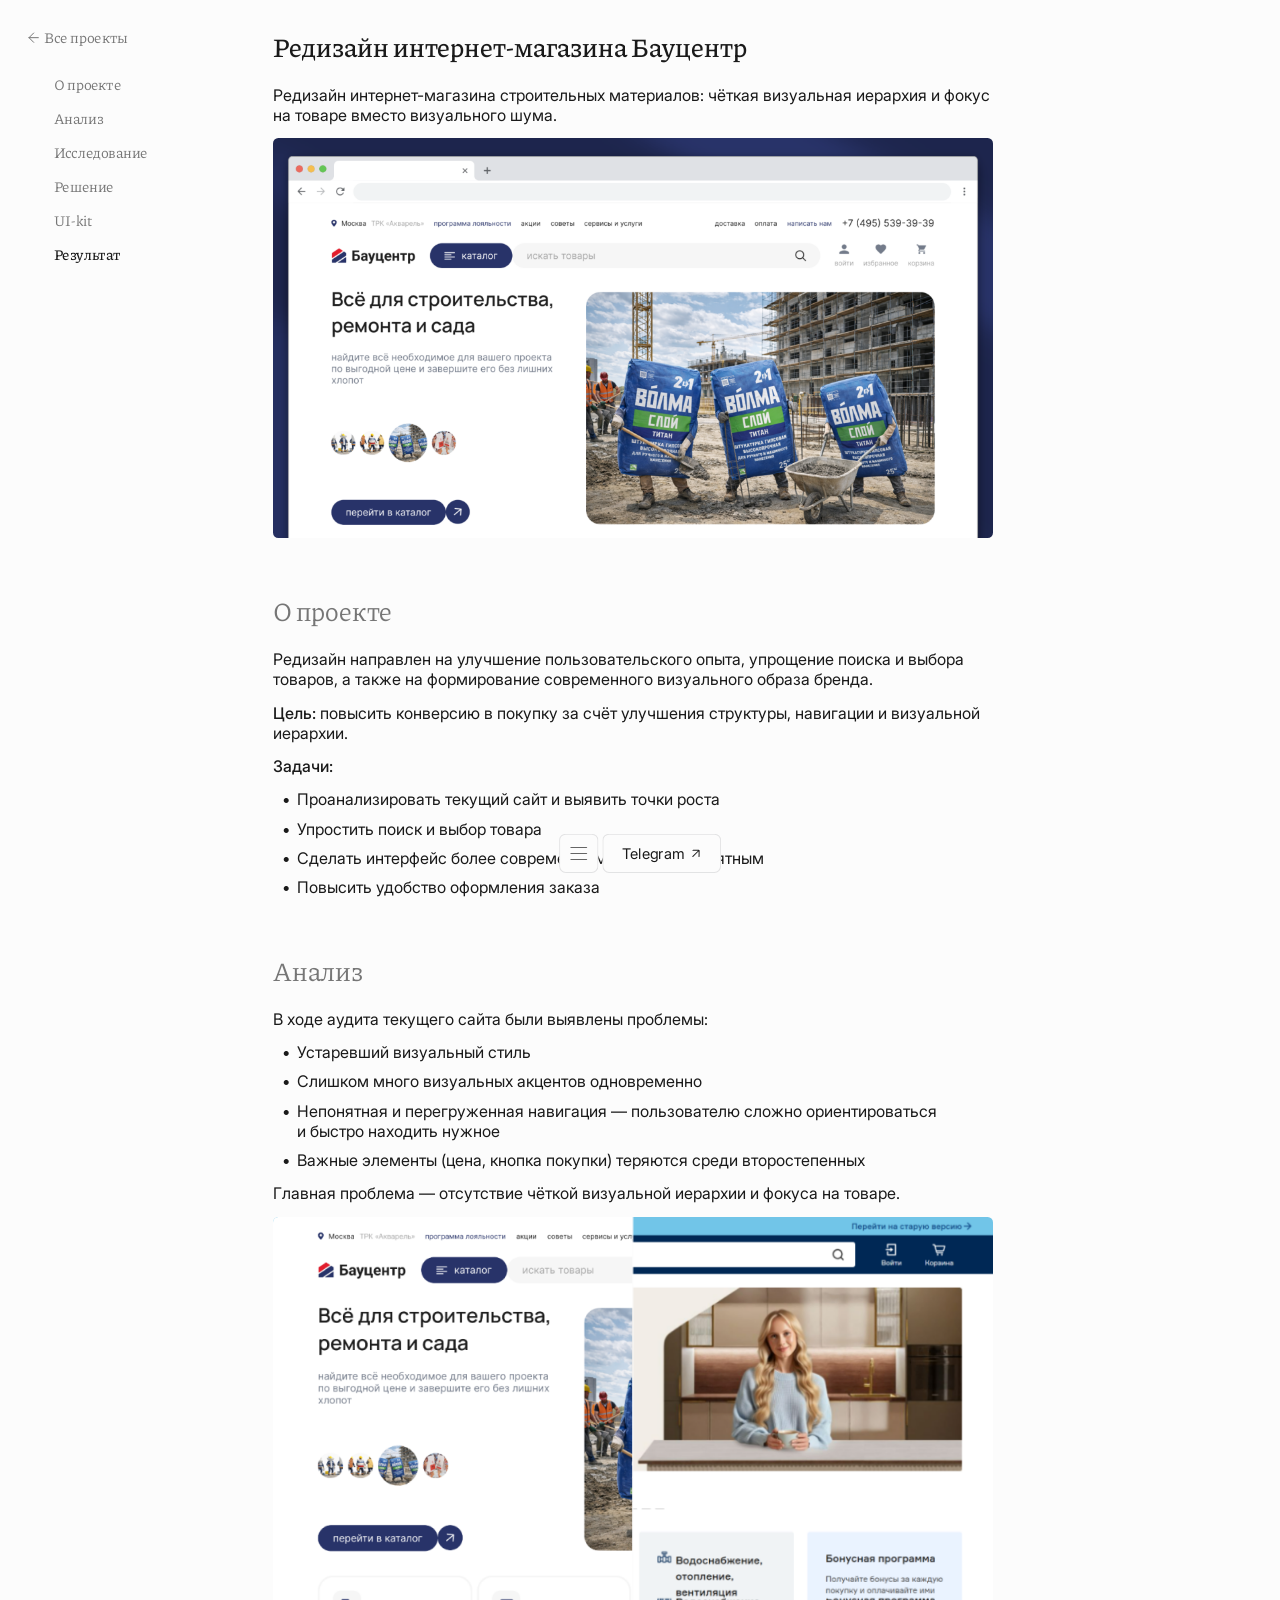
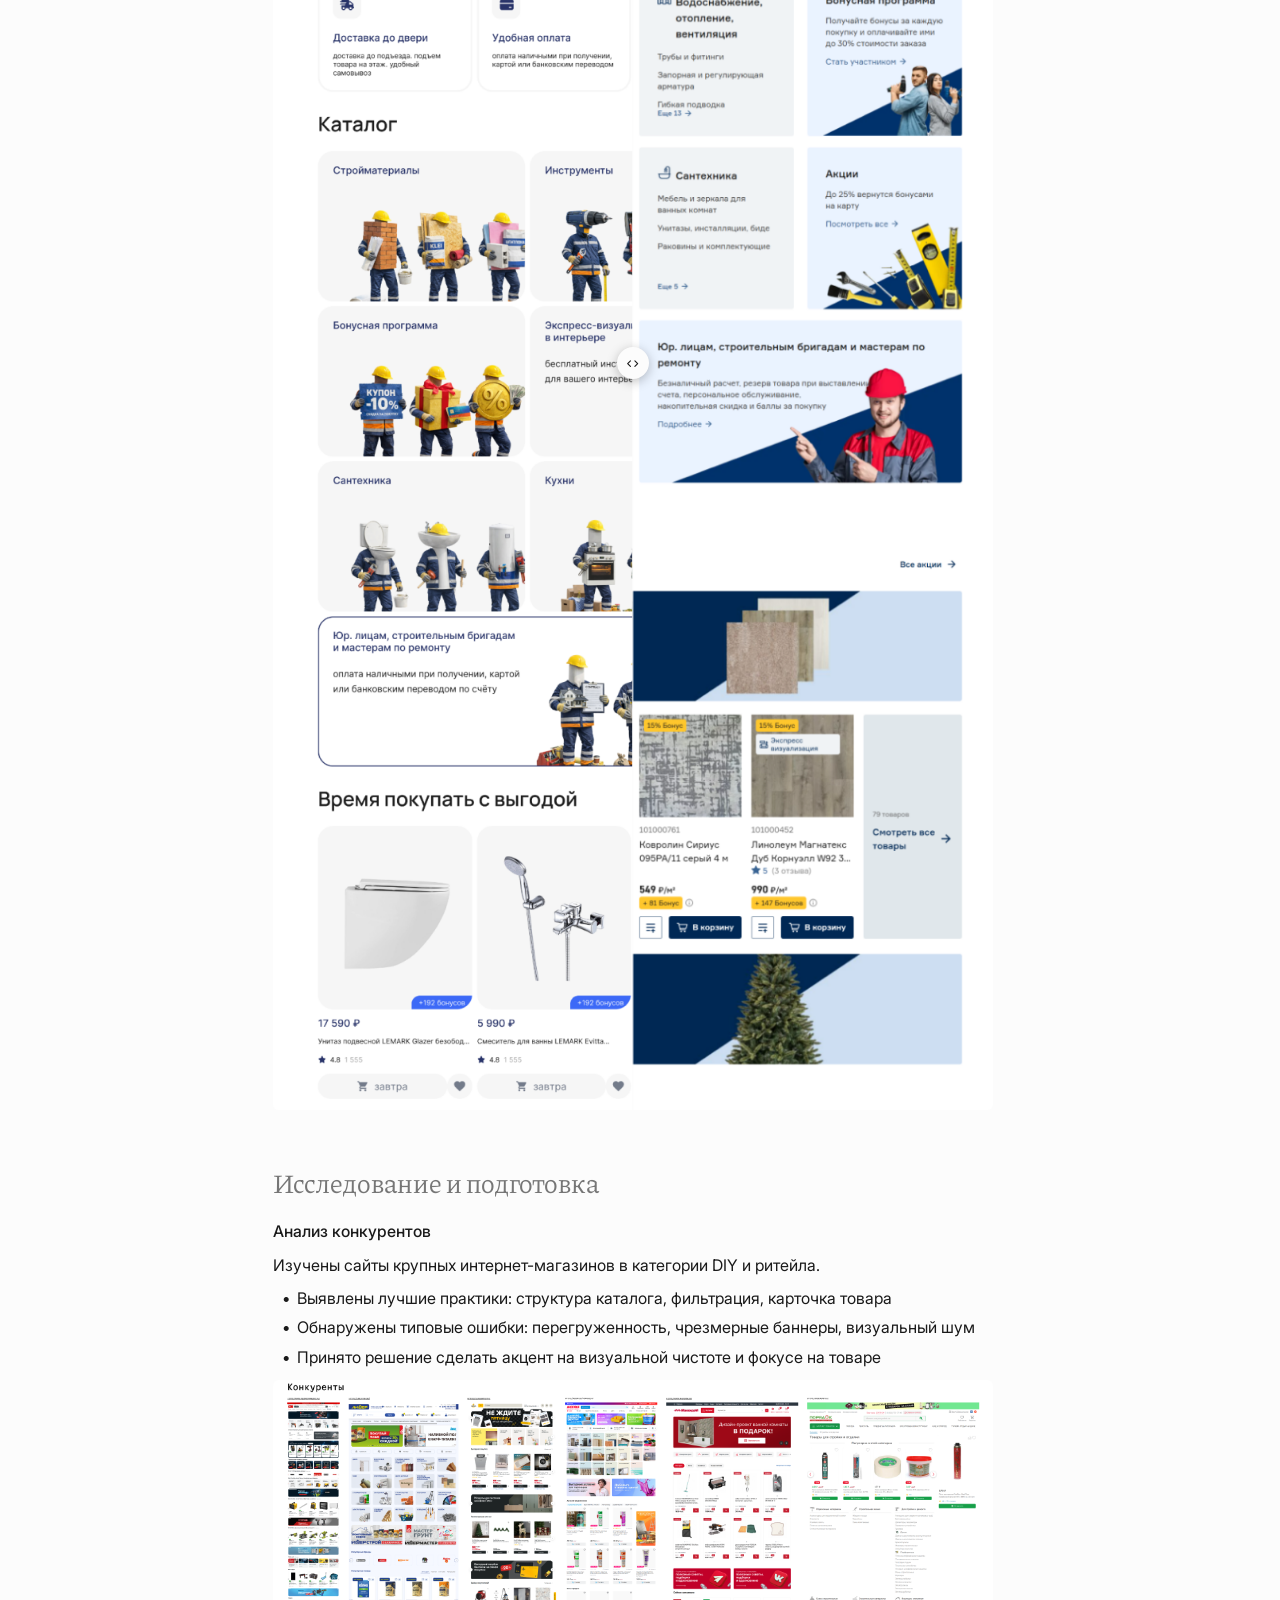
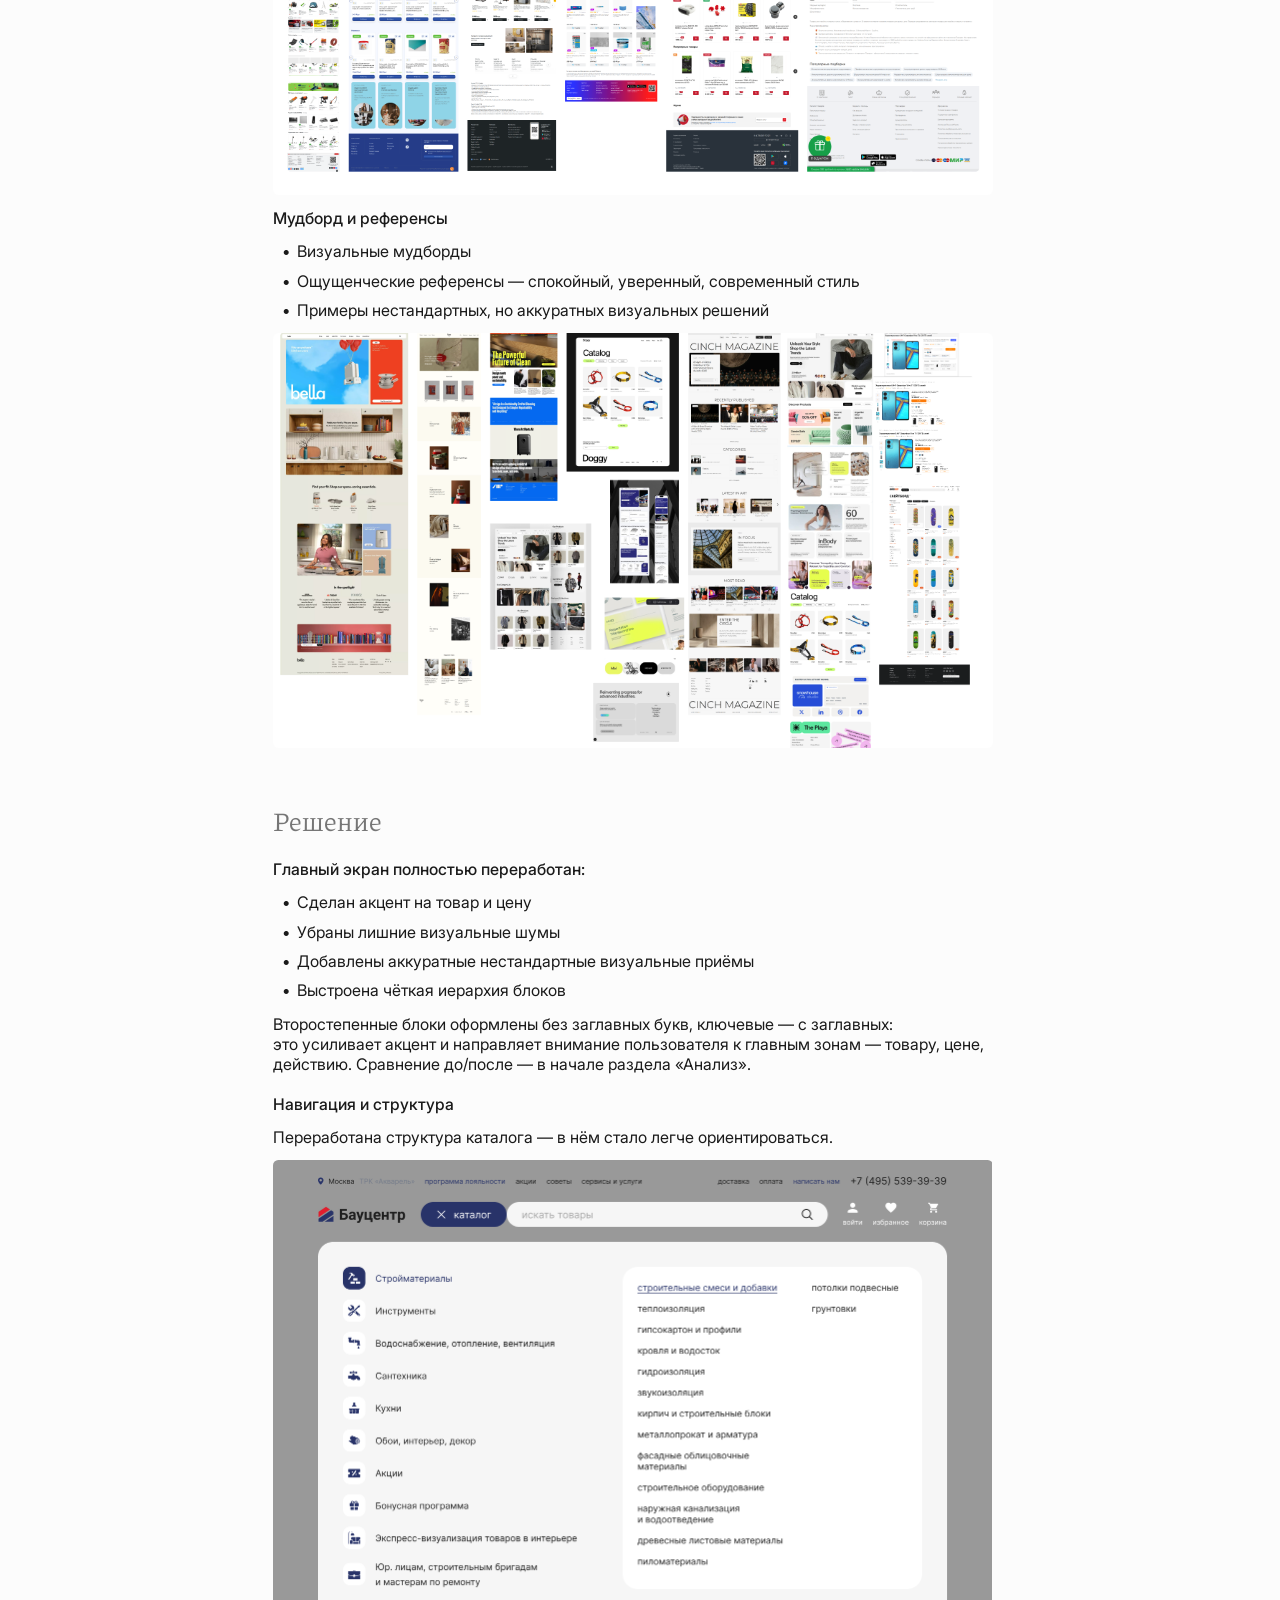
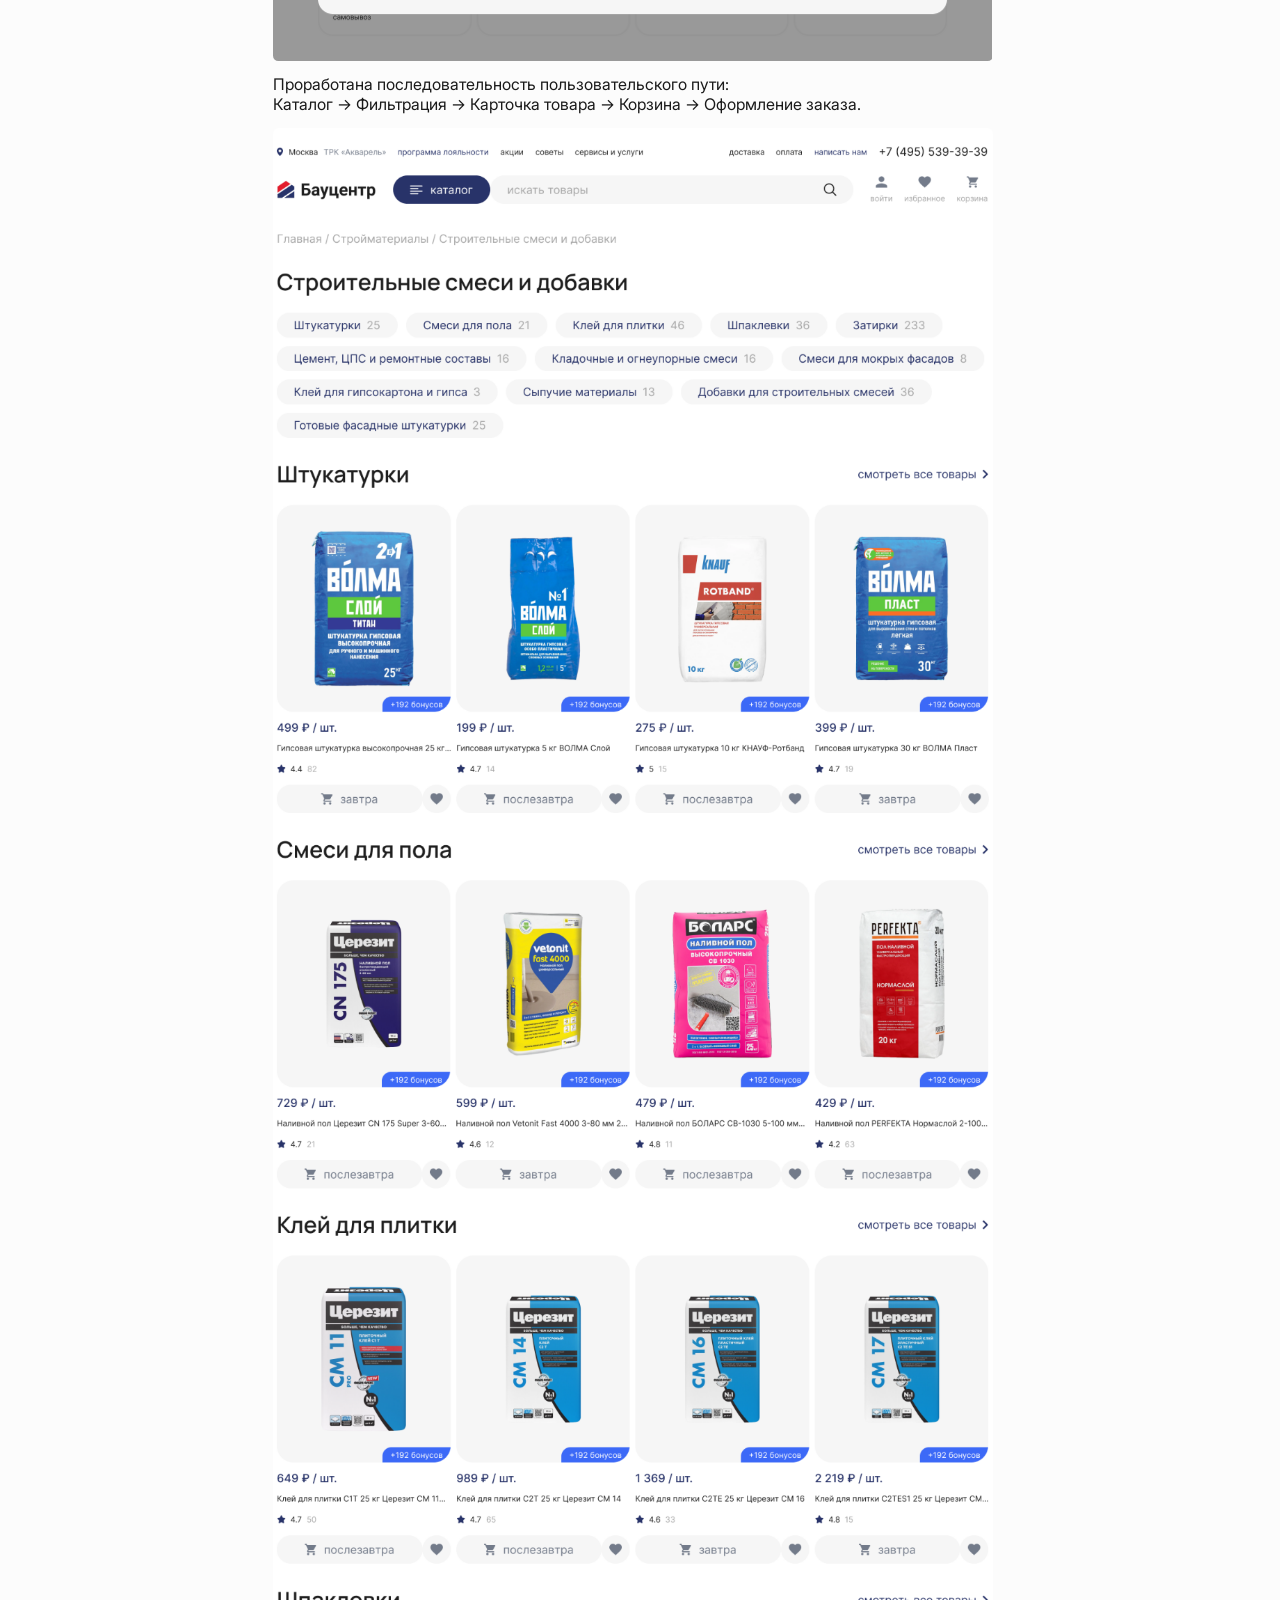
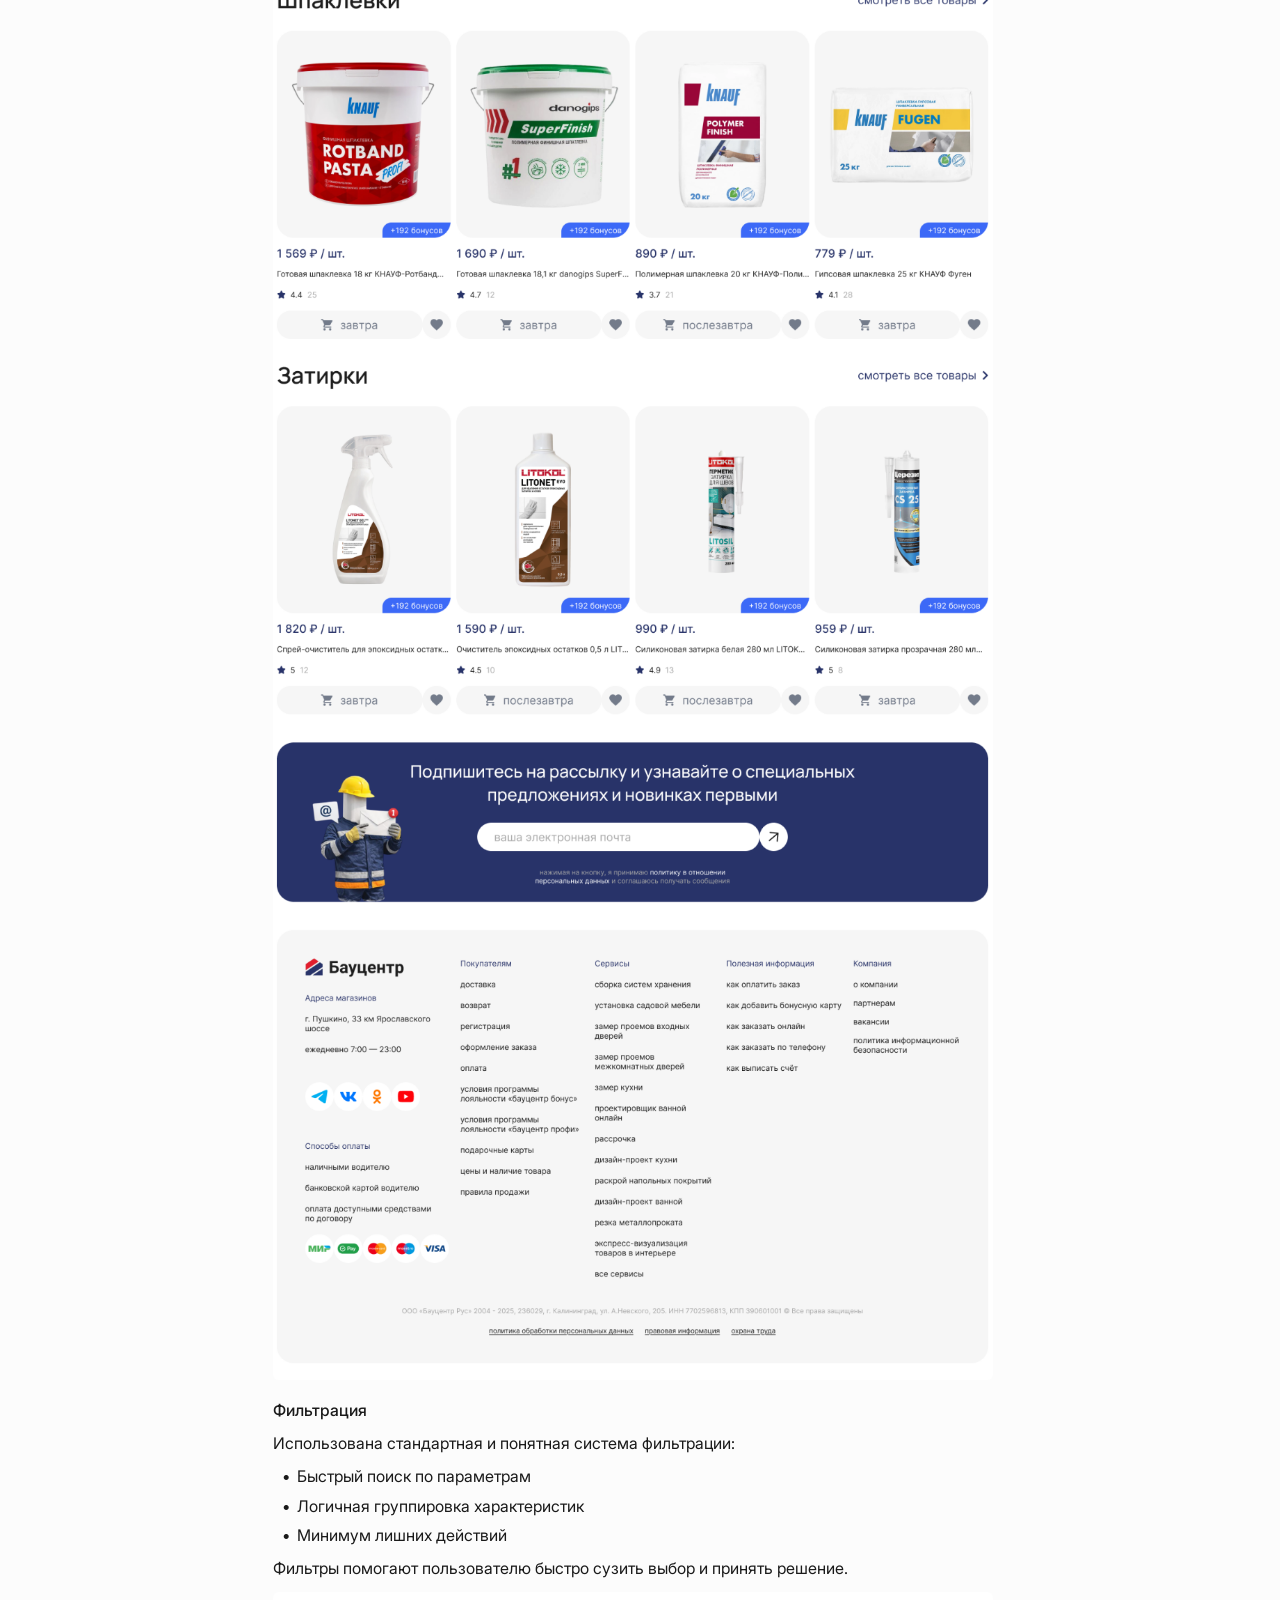
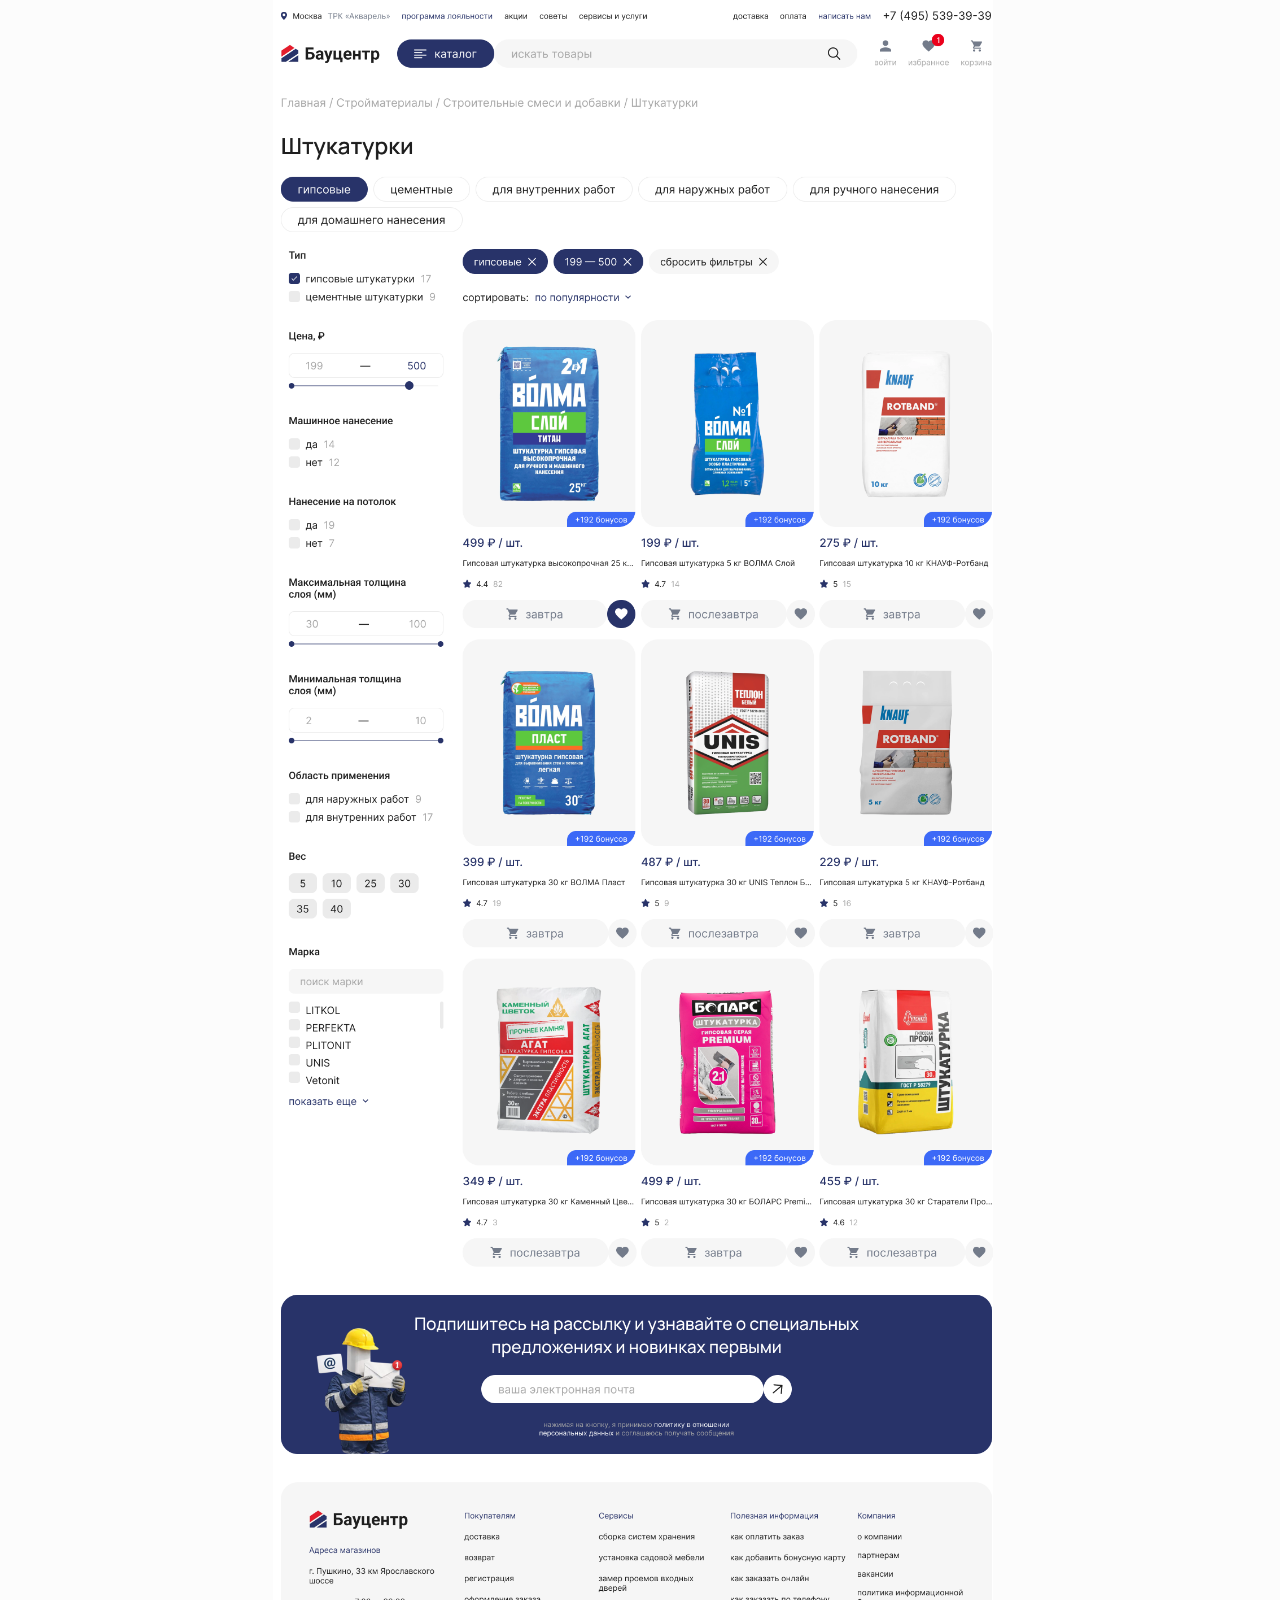
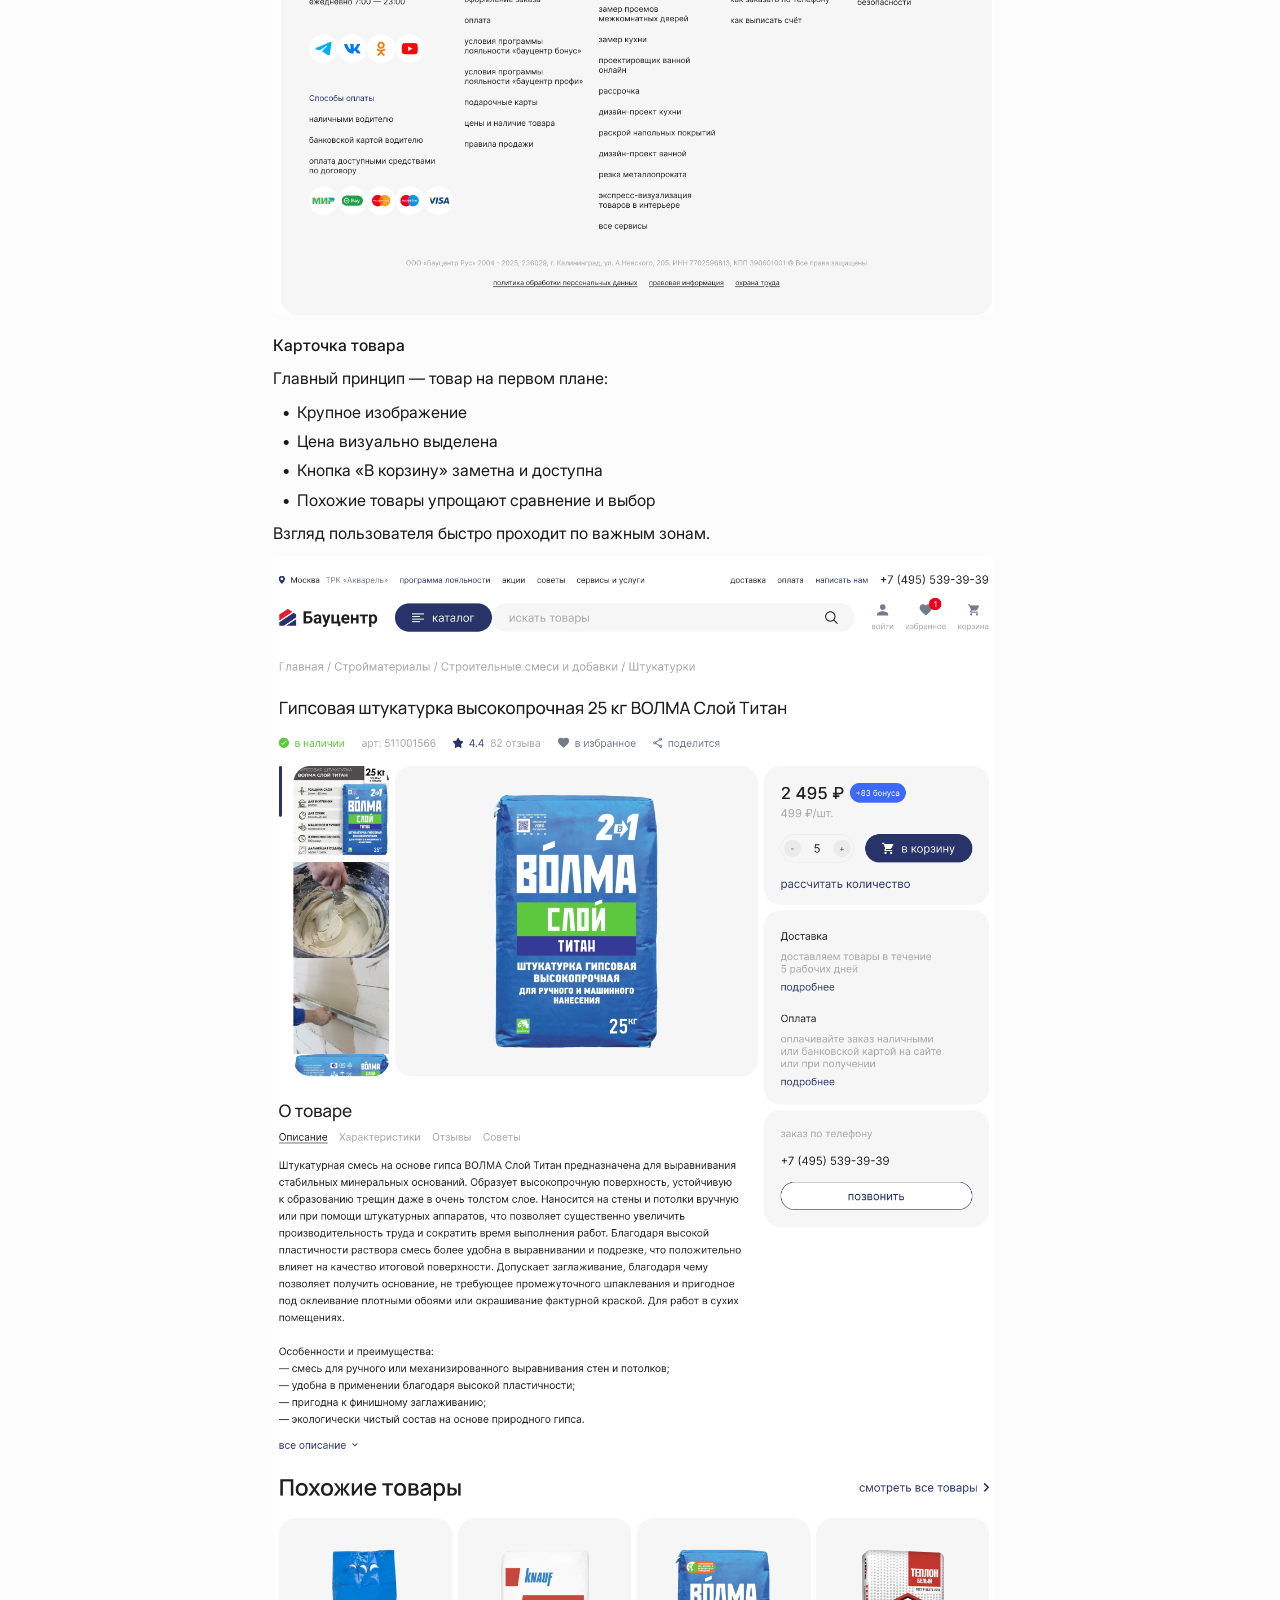
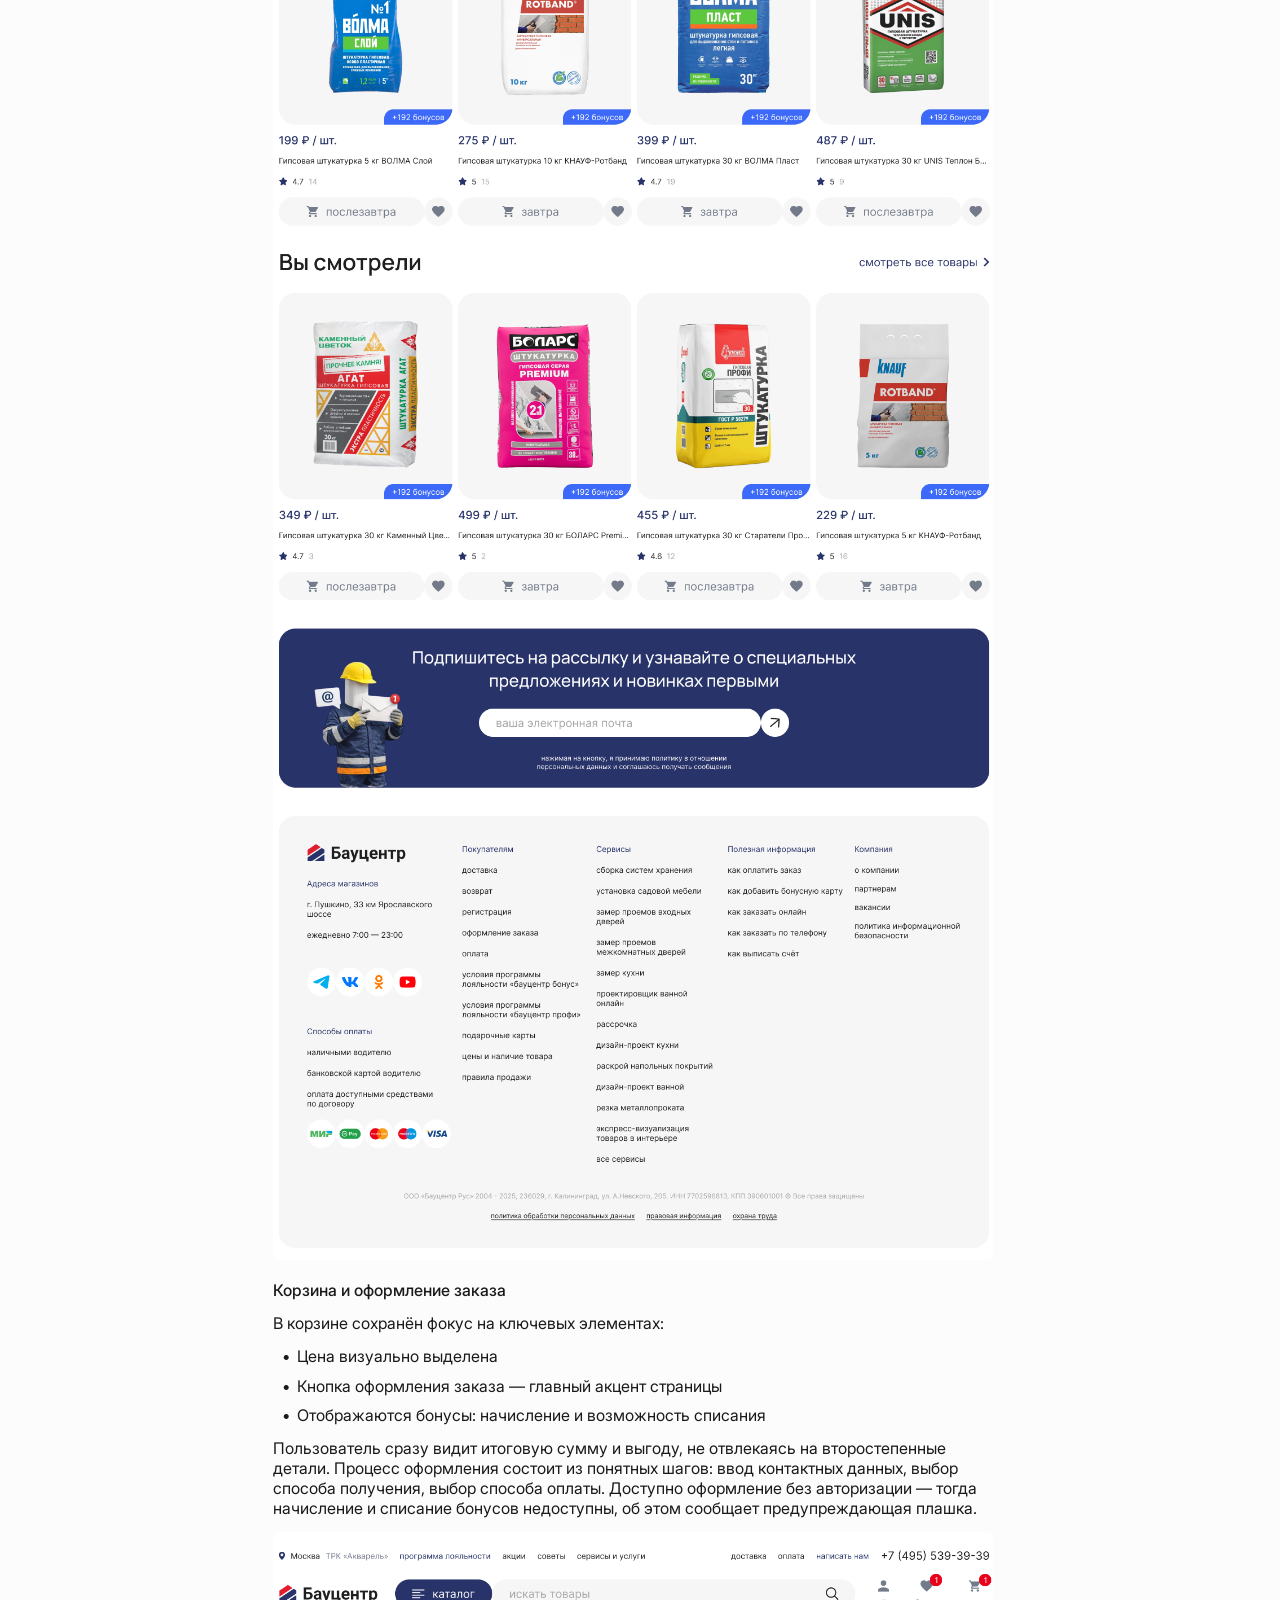
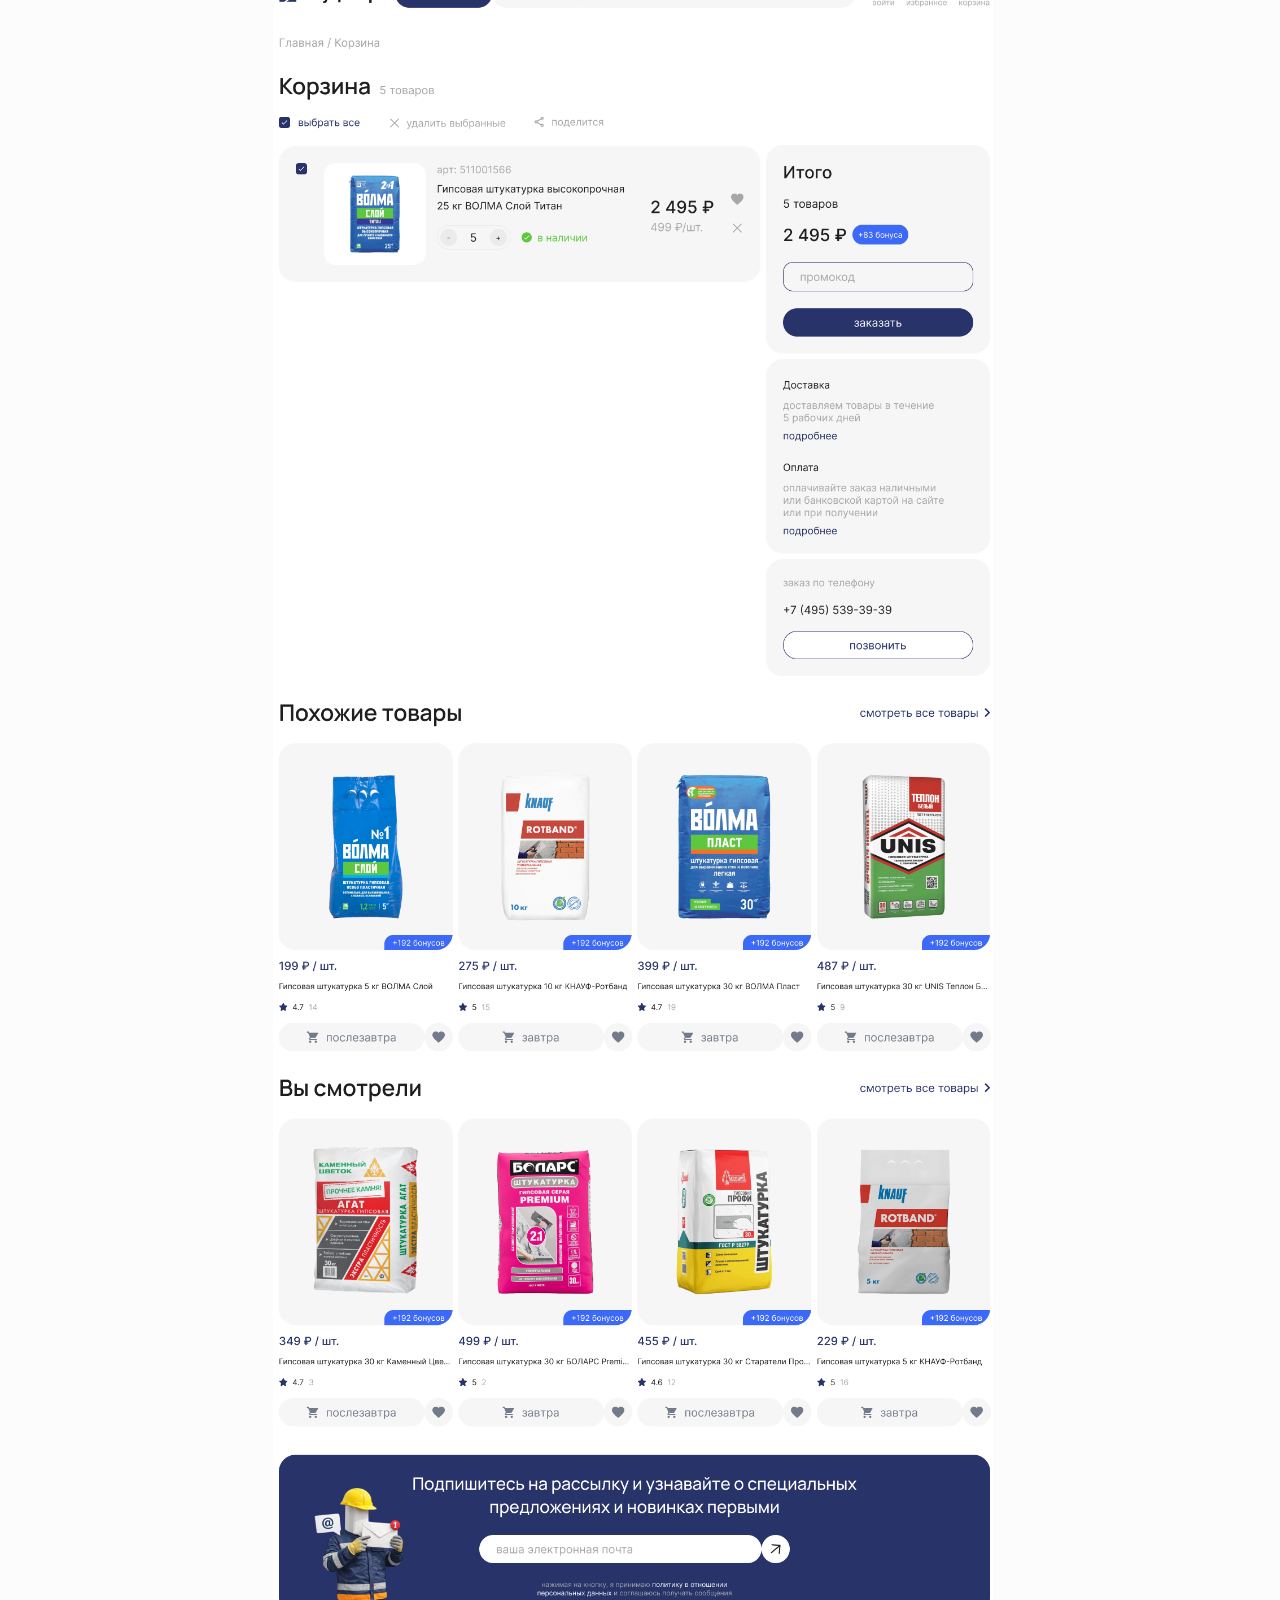
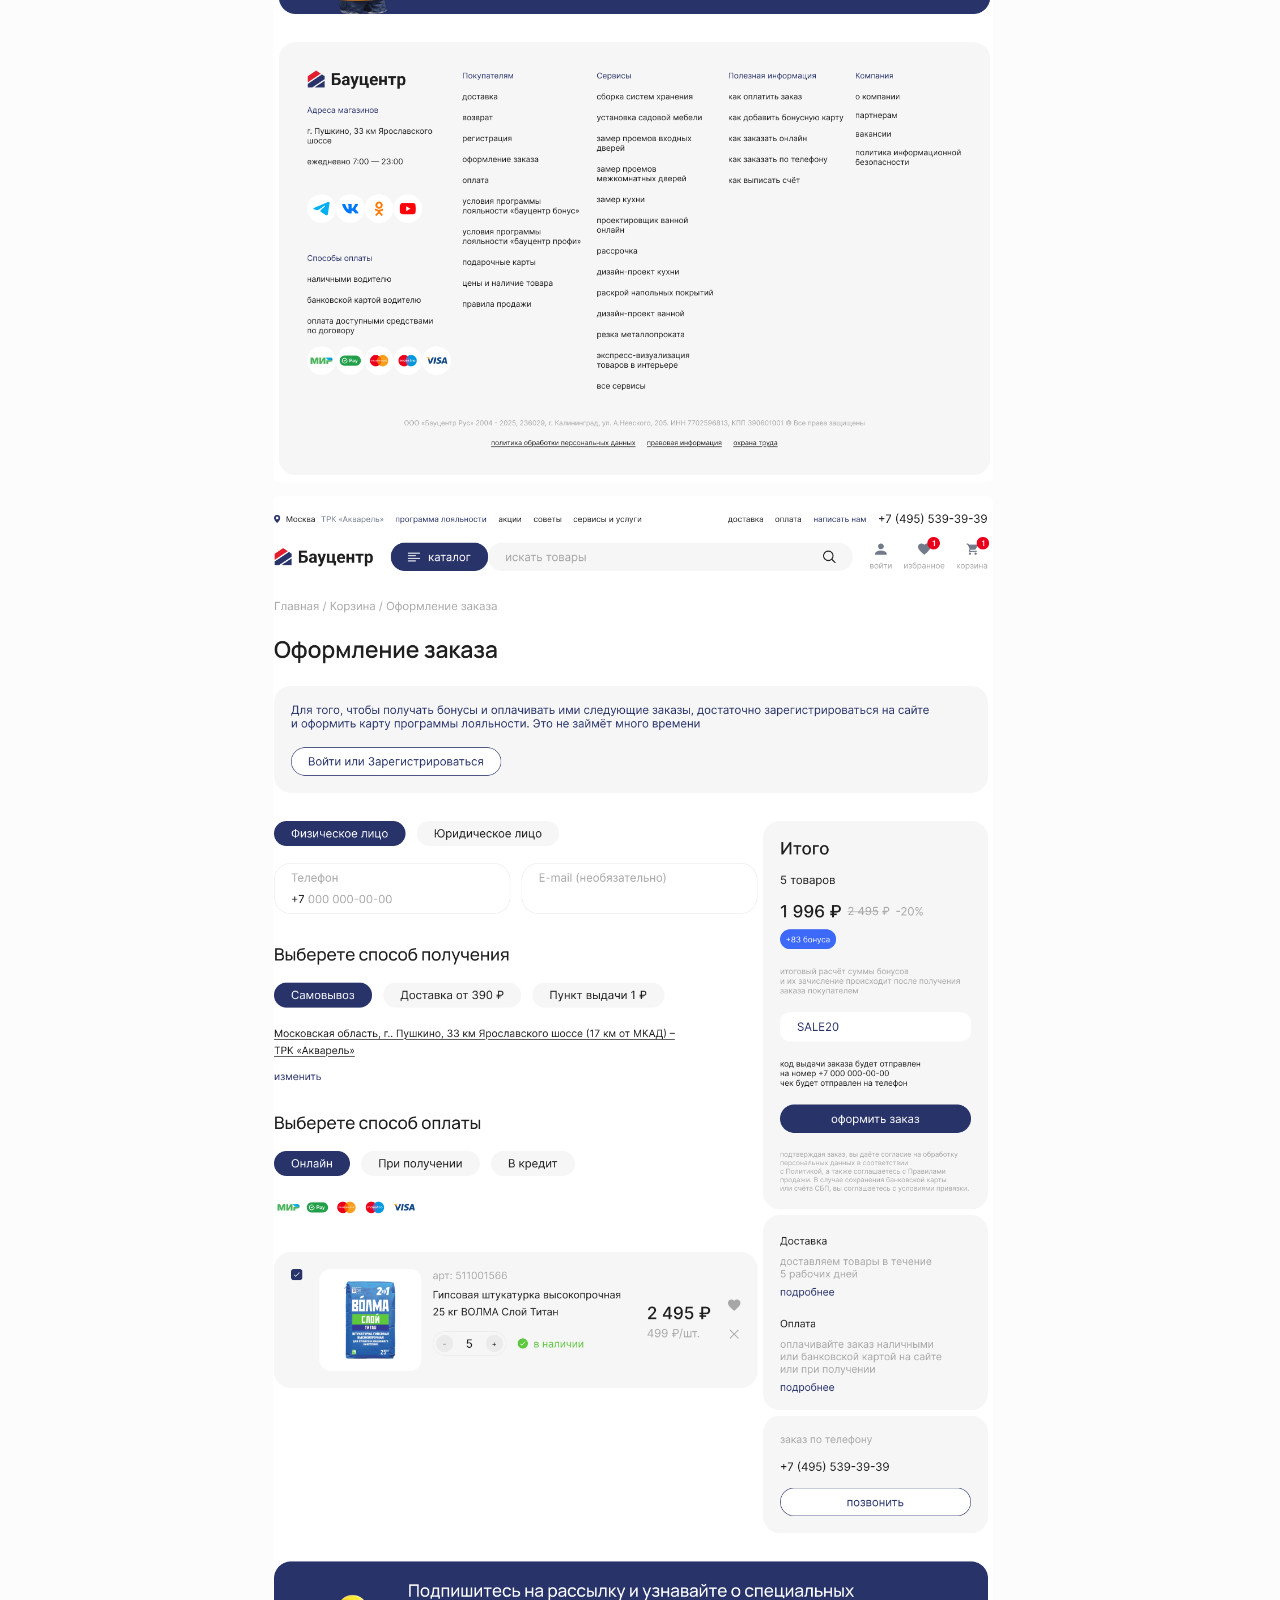
==== commit 24325bf3: "Use Figma exports for the mobile before/after slider Recomputing the Figma crop on top of the deskto" ====
--- a/cases/baucentr.html
+++ b/cases/baucentr.html
@@ -91,9 +91,15 @@
           </ul>
           <p class="case-body">Главная проблема — отсутствие чёткой визуальной иерархии и&nbsp;фокуса на&nbsp;товаре.</p>
           <div class="case-shot case-compare" style="height:2240px; aspect-ratio:398/823">
-            <img class="case-shot__img" src="../assets/images/cases/baucentr/compare-before.png" alt="Бауцентр — до редизайна">
+            <picture>
+              <source media="(max-width: 768px)" srcset="../assets/images/cases/baucentr/compare-before-mobile.png">
+              <img class="case-shot__img" src="../assets/images/cases/baucentr/compare-before.png" alt="Бауцентр — до редизайна">
+            </picture>
             <div class="case-compare__after">
-              <img class="case-shot__img" src="../assets/images/cases/baucentr/compare-after.png" alt="Бауцентр — после редизайна">
+              <picture>
+                <source media="(max-width: 768px)" srcset="../assets/images/cases/baucentr/compare-after-mobile.png">
+                <img class="case-shot__img" src="../assets/images/cases/baucentr/compare-after.png" alt="Бауцентр — после редизайна">
+              </picture>
             </div>
             <div class="case-compare__divider"></div>
             <div class="case-compare__handle">
--- a/css/case.css
+++ b/css/case.css
@@ -449,26 +449,17 @@
     border-radius: 3px;
   }
 
-  /* Слайдер "до/после" (Бауцентр): кадрирование подогнано в мобильном
-     макете отдельно для каждой картинки, чтобы старый и новый сайт
-     совпадали по контенту. Проценты — положение этих же PNG в блоке,
-     пересчитанное из фрейма "compare" в Figma (блок 398x823). */
+  /* Слайдер "до/после" (Бауцентр): на мобильной версии свои картинки
+     (compare-*-mobile.png через <picture> в разметке) — это экспорт слоёв
+     "до" и "после" из мобильного фрейма в Figma ровно в размер блока
+     398x823, с уже подогнанным кадрированием. Поэтому здесь только
+     растягиваем их на весь блок, без пересчёта кадра. */
   .case--mobile .case-compare .case-shot__img {
     position: absolute;
-    max-width: none;
+    inset: 0;
+    width: 100%;
+    height: 100%;
     object-fit: fill;
-  }
-  .case--mobile .case-compare > .case-shot__img {
-    left: -3.769%;
-    top: -0.035%;
-    width: 103.769%;
-    height: 103.165%;
-  }
-  .case--mobile .case-compare__after .case-shot__img {
-    left: -6.18%;
-    top: -0.698%;
-    width: 100.013%;
-    height: 100.837%;
   }
   .case--mobile .case-compare__handle {
     width: 36px;
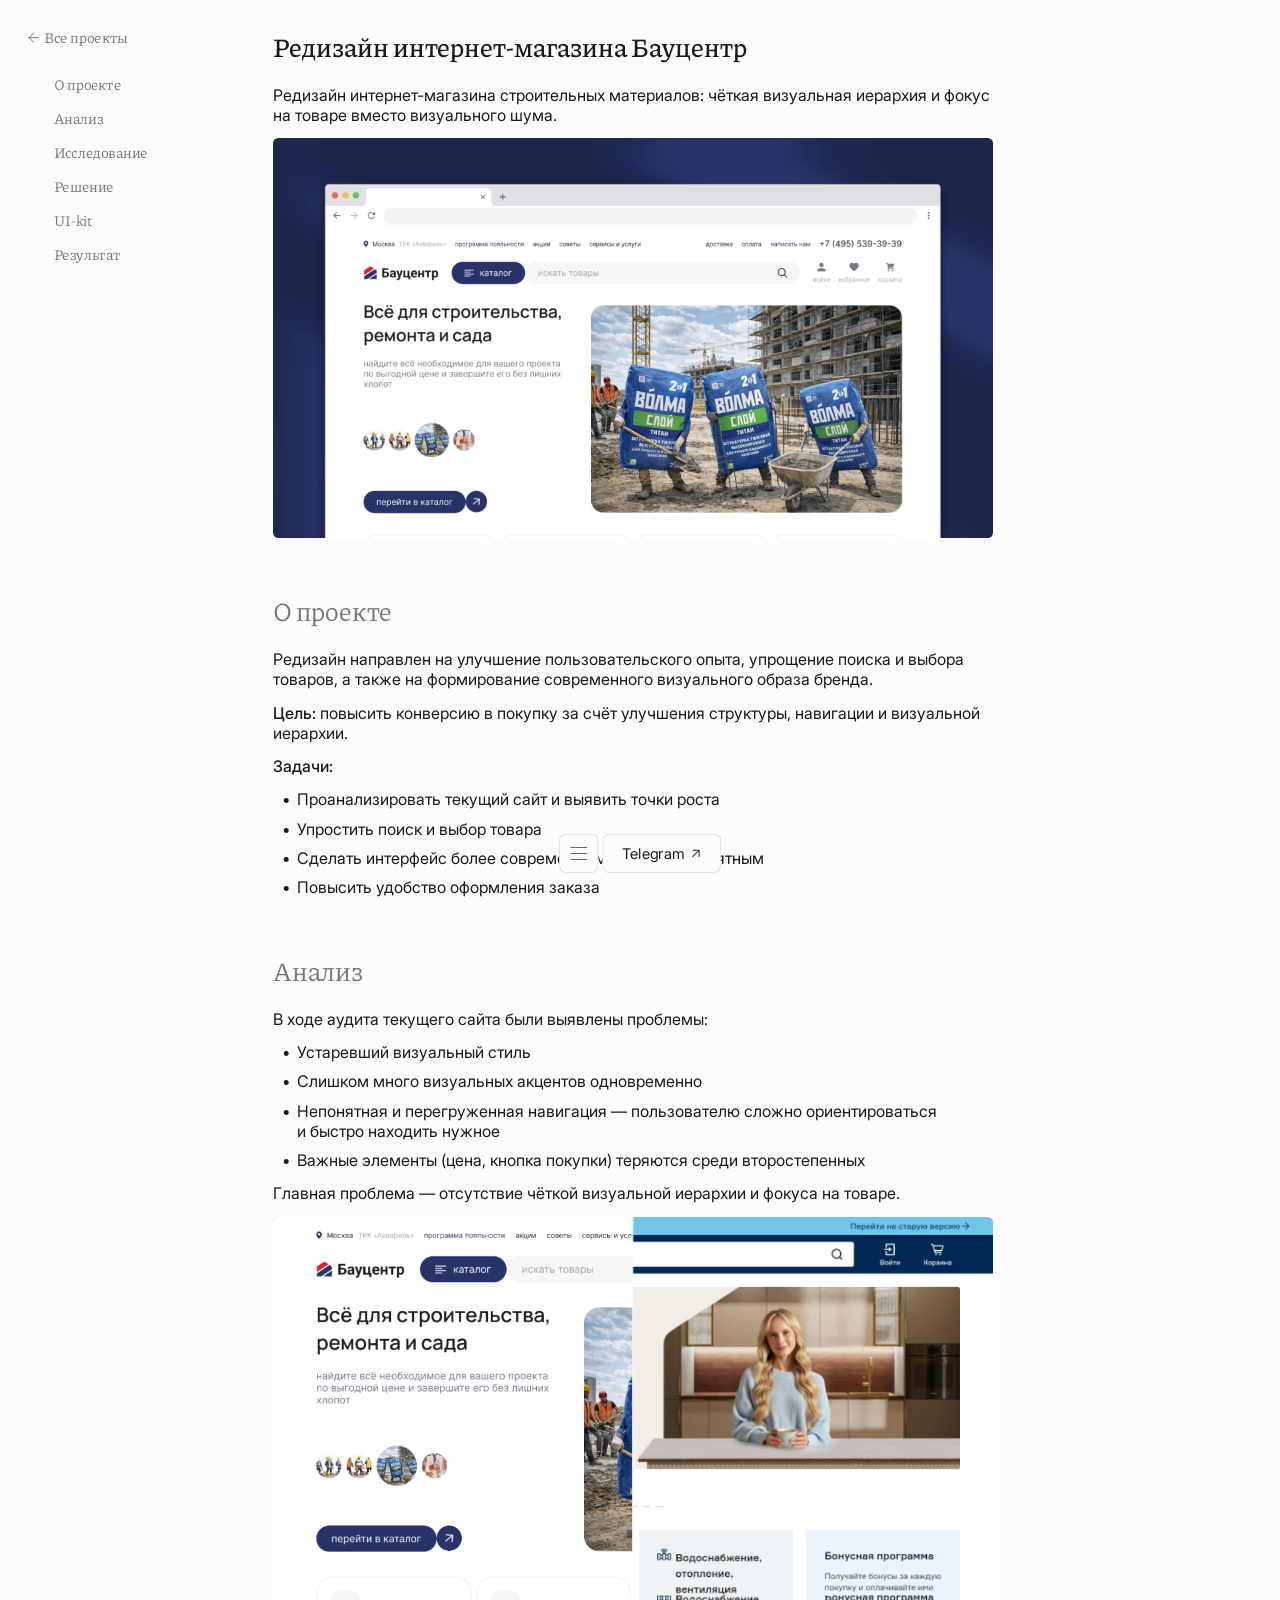
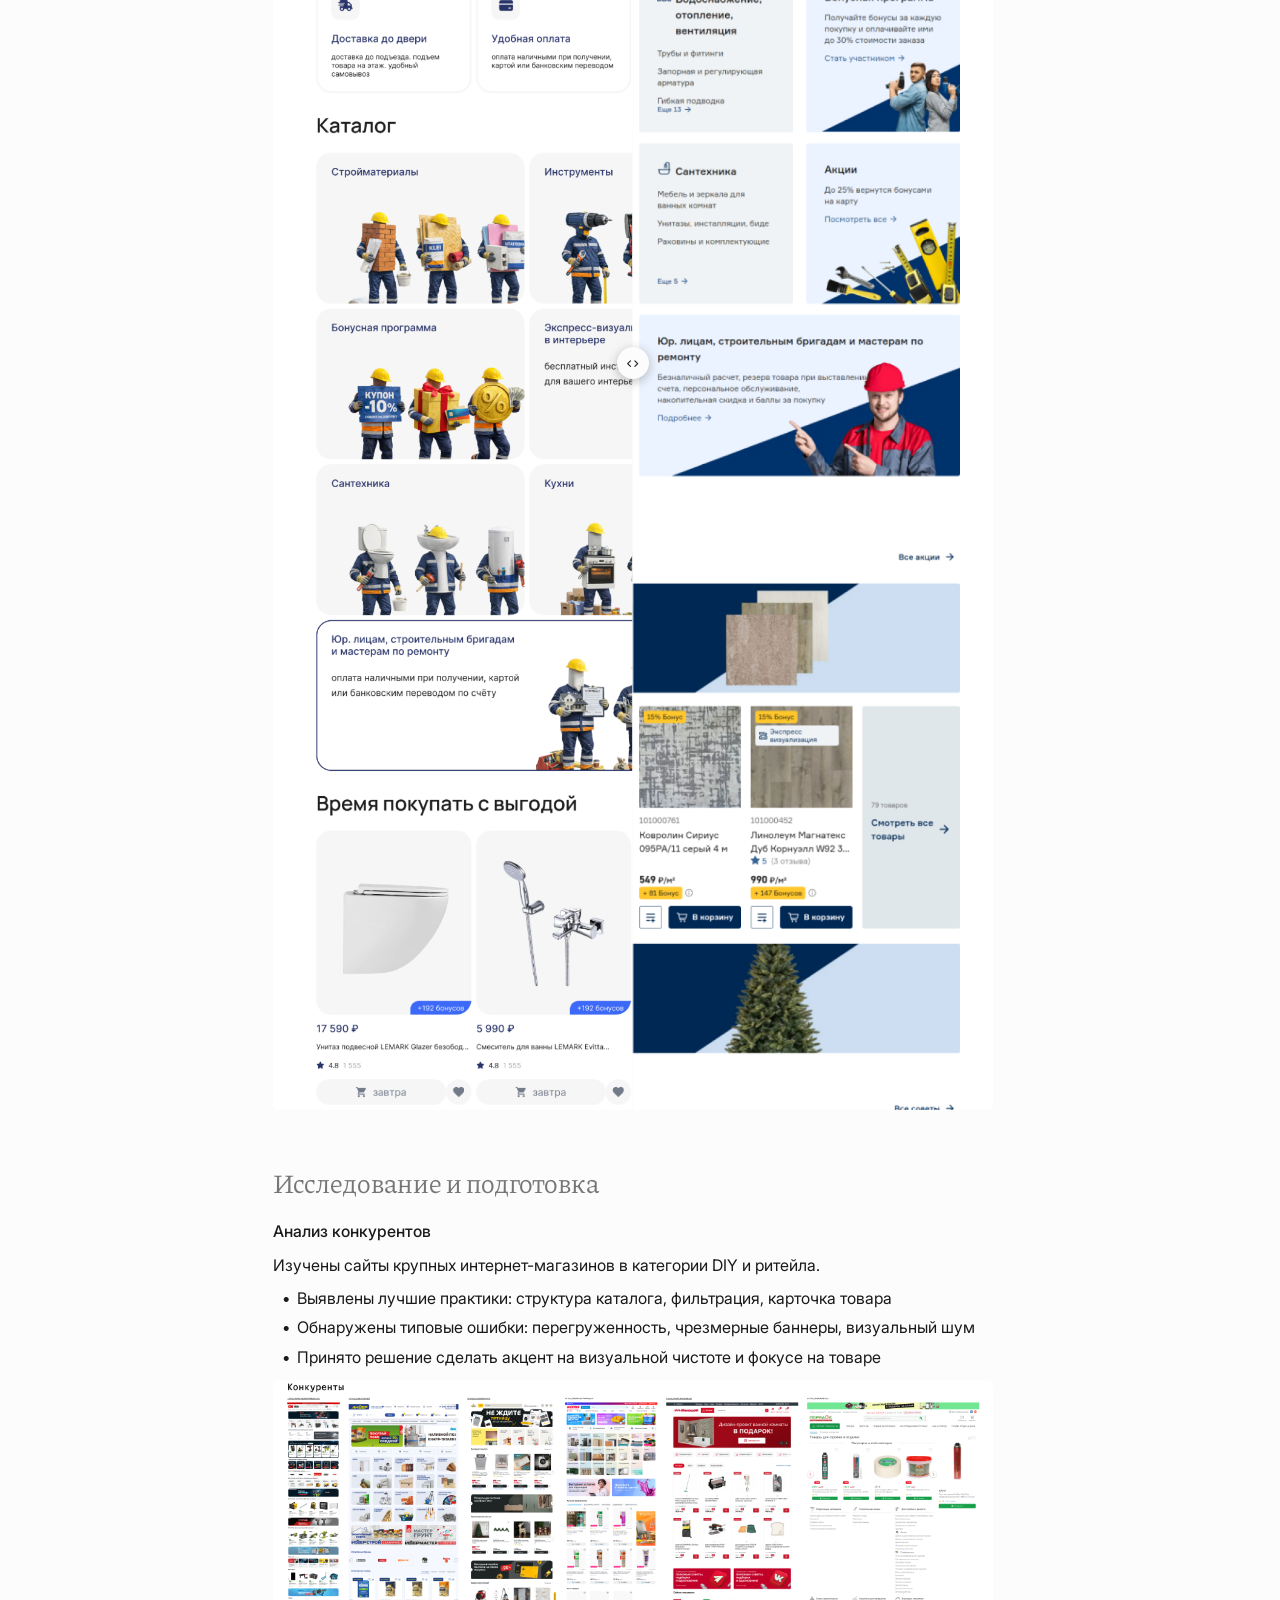
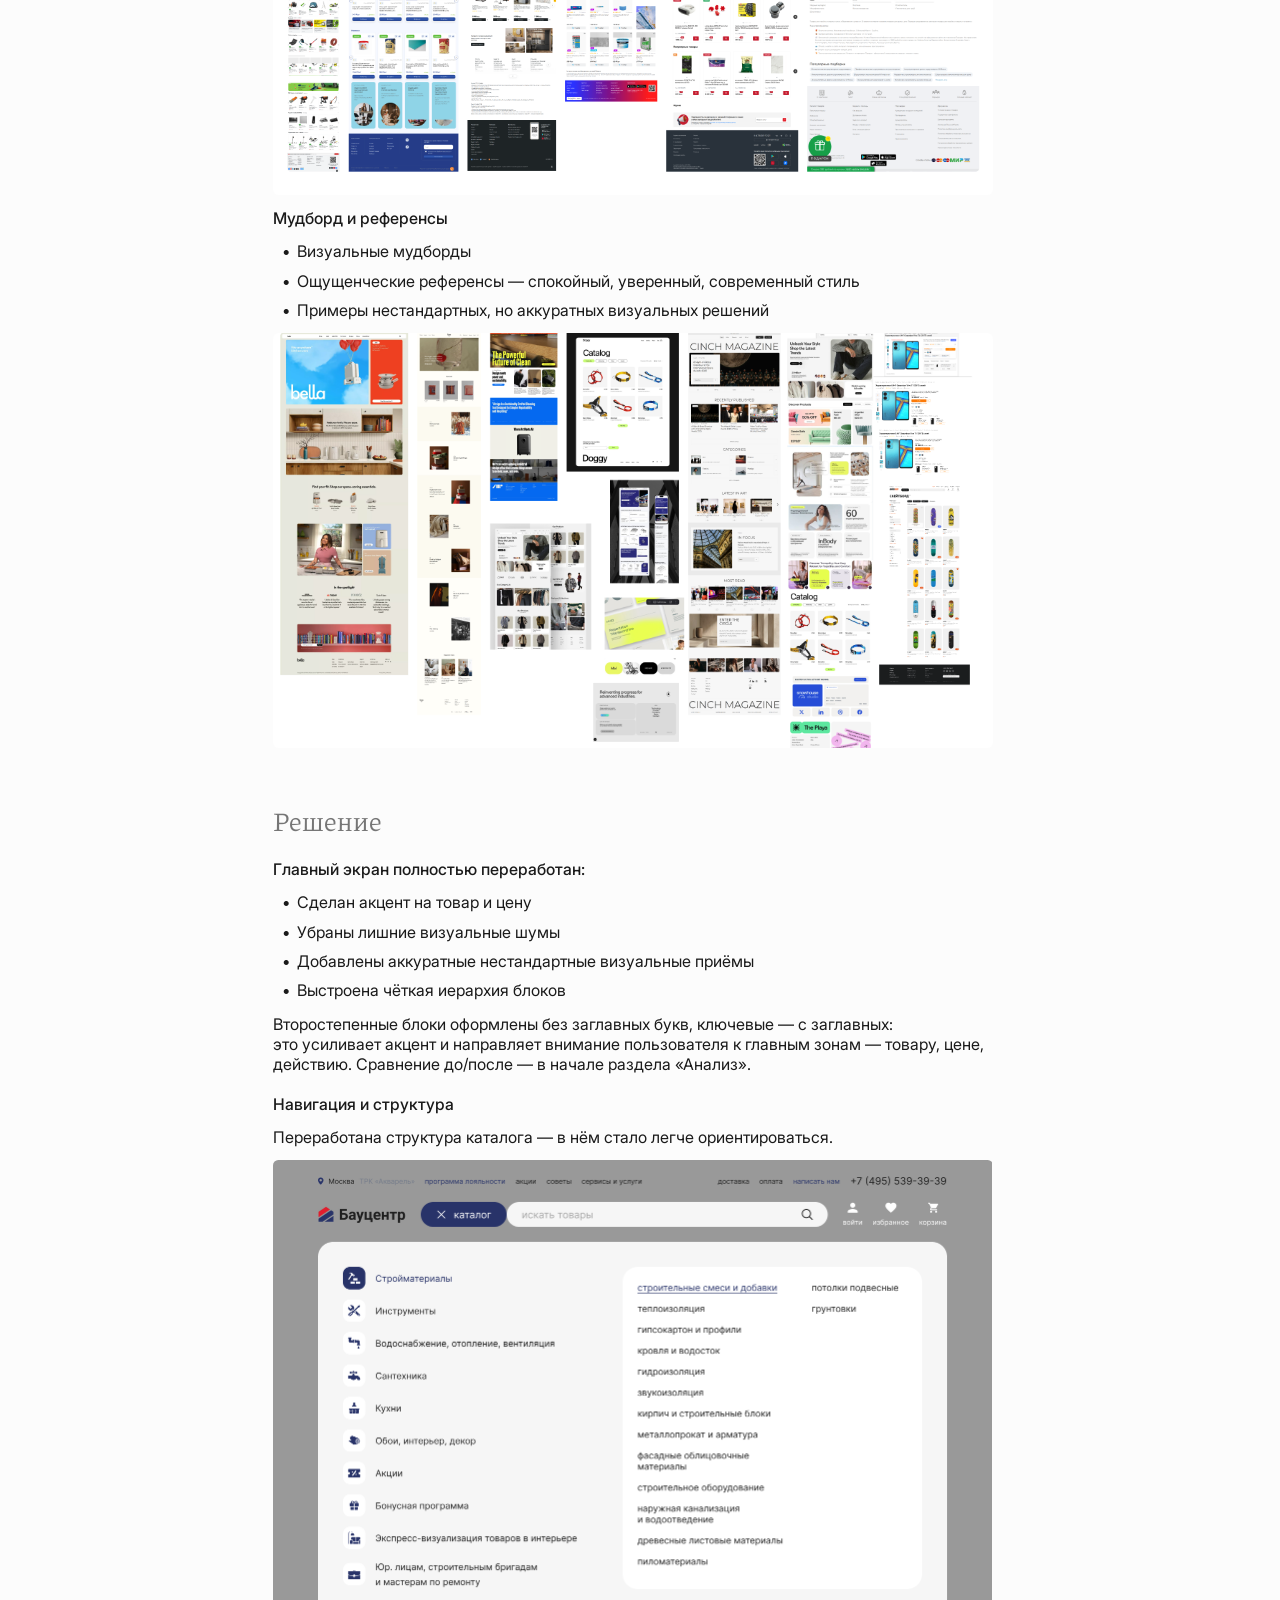
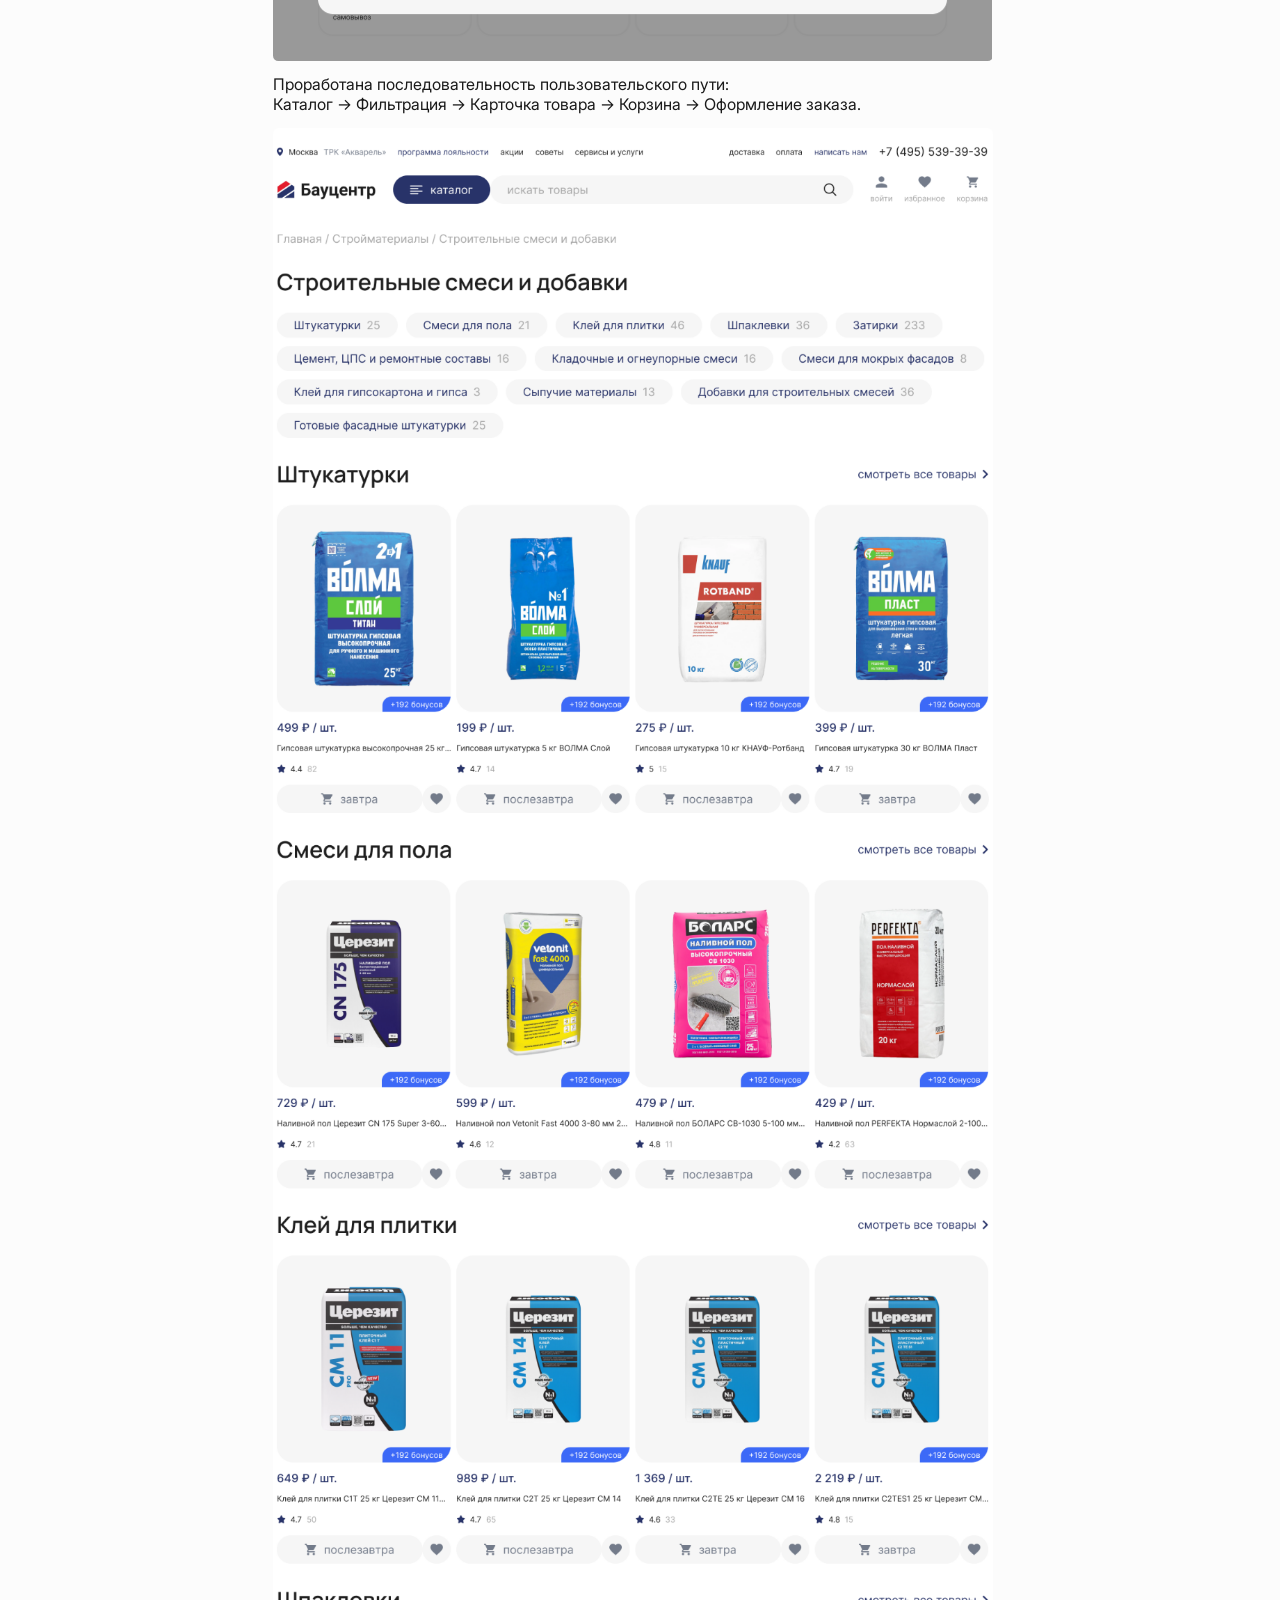
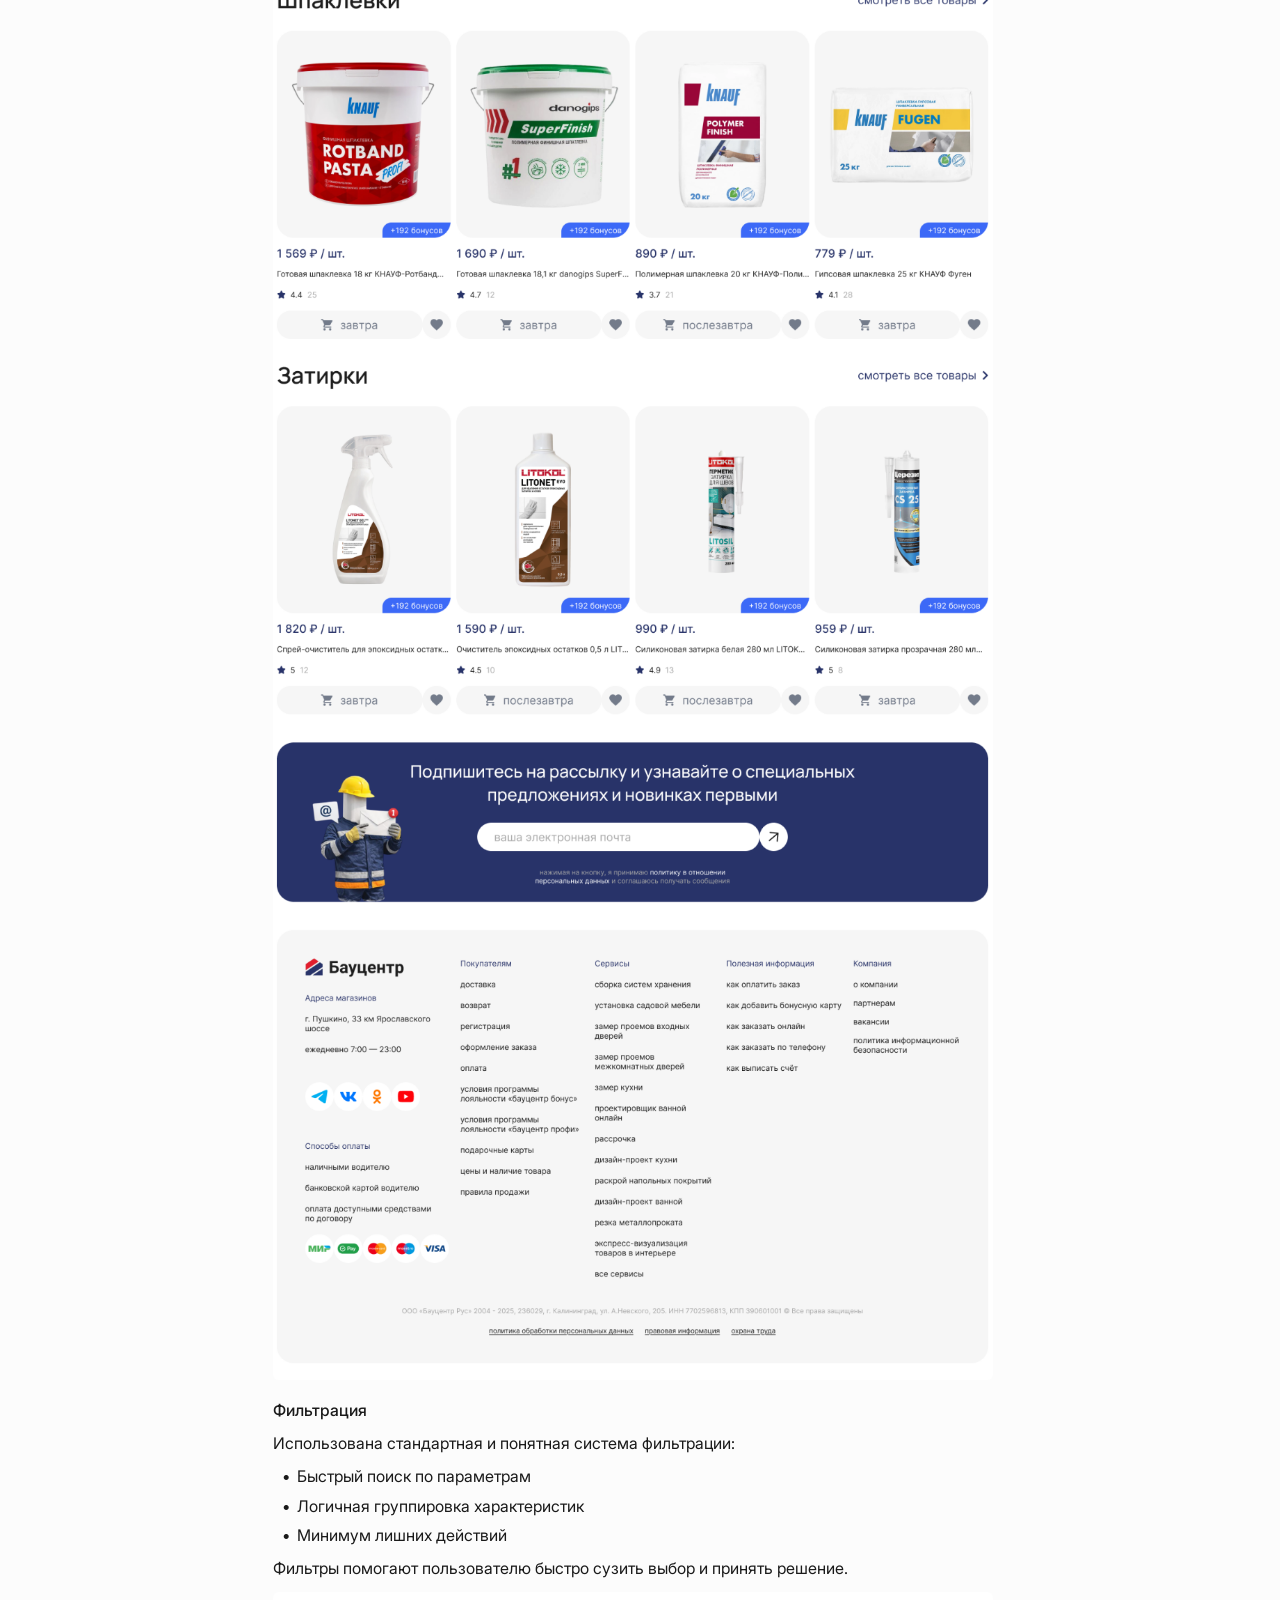
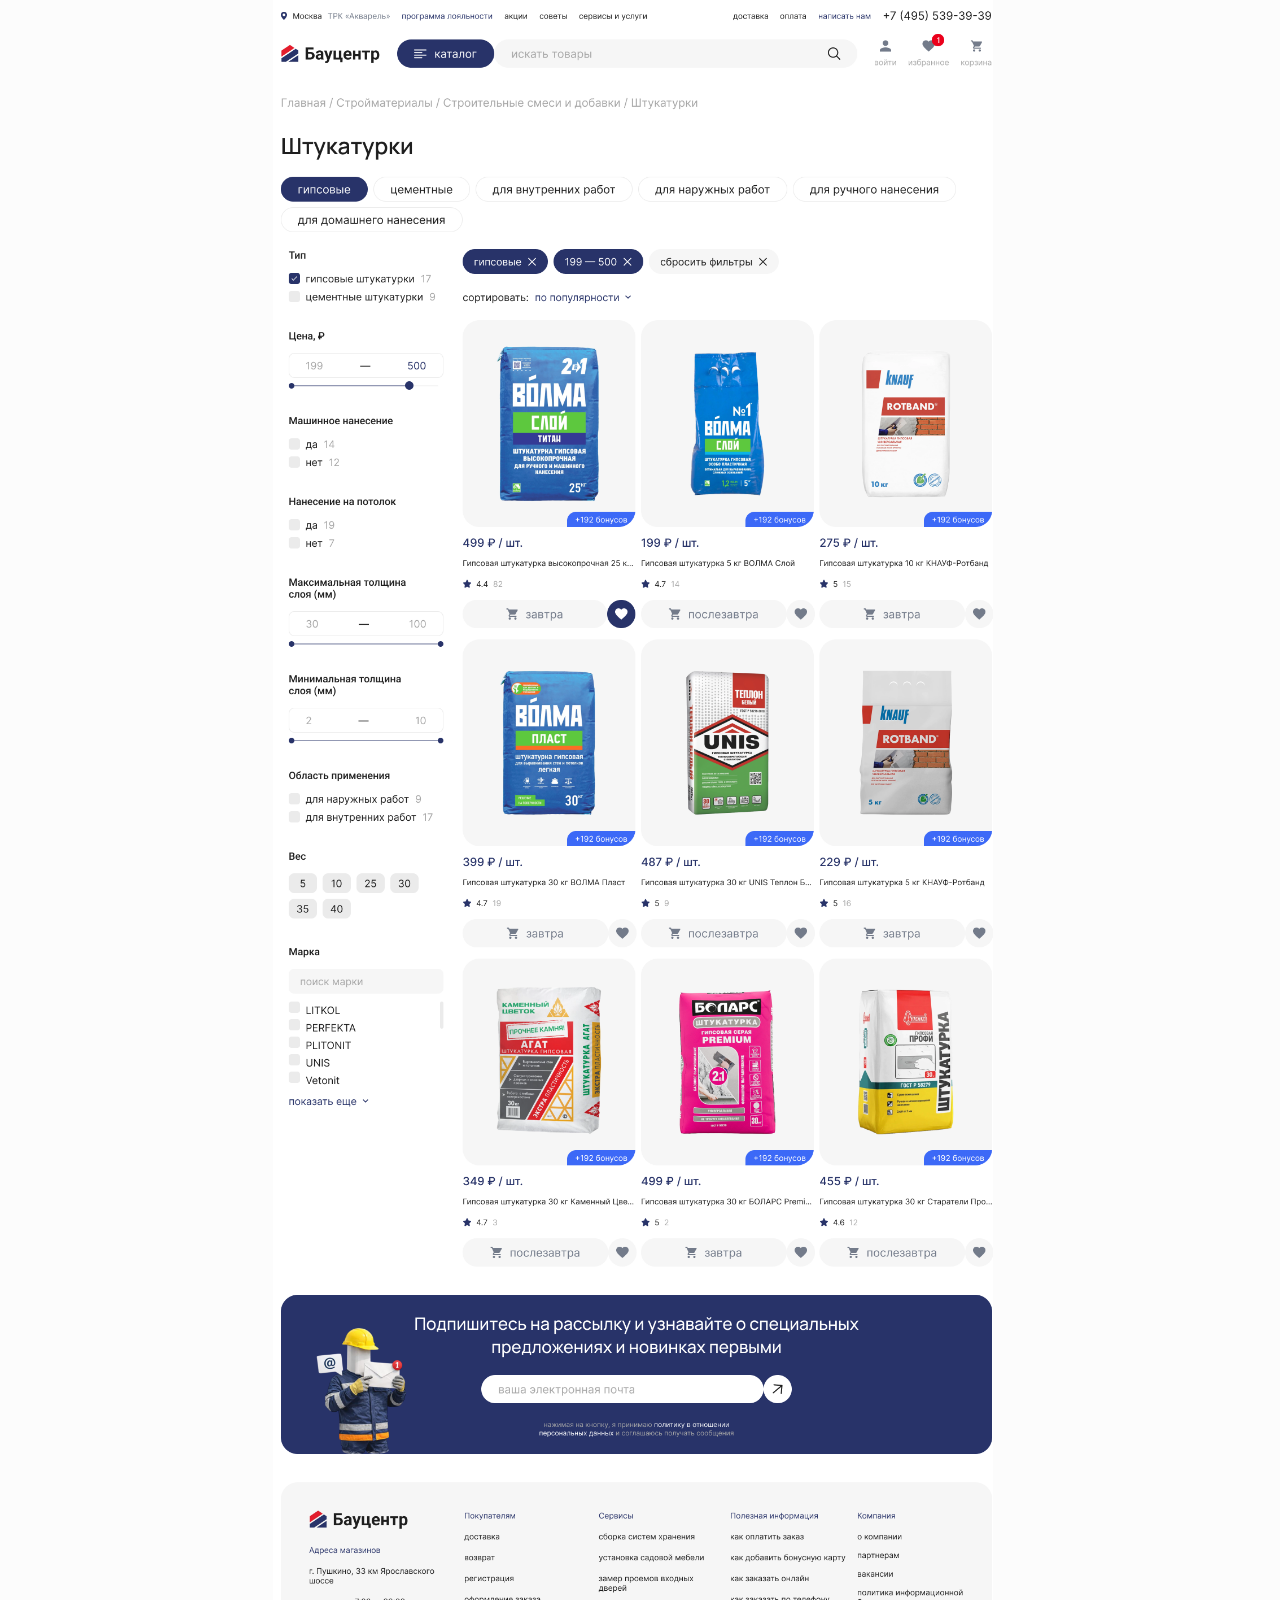
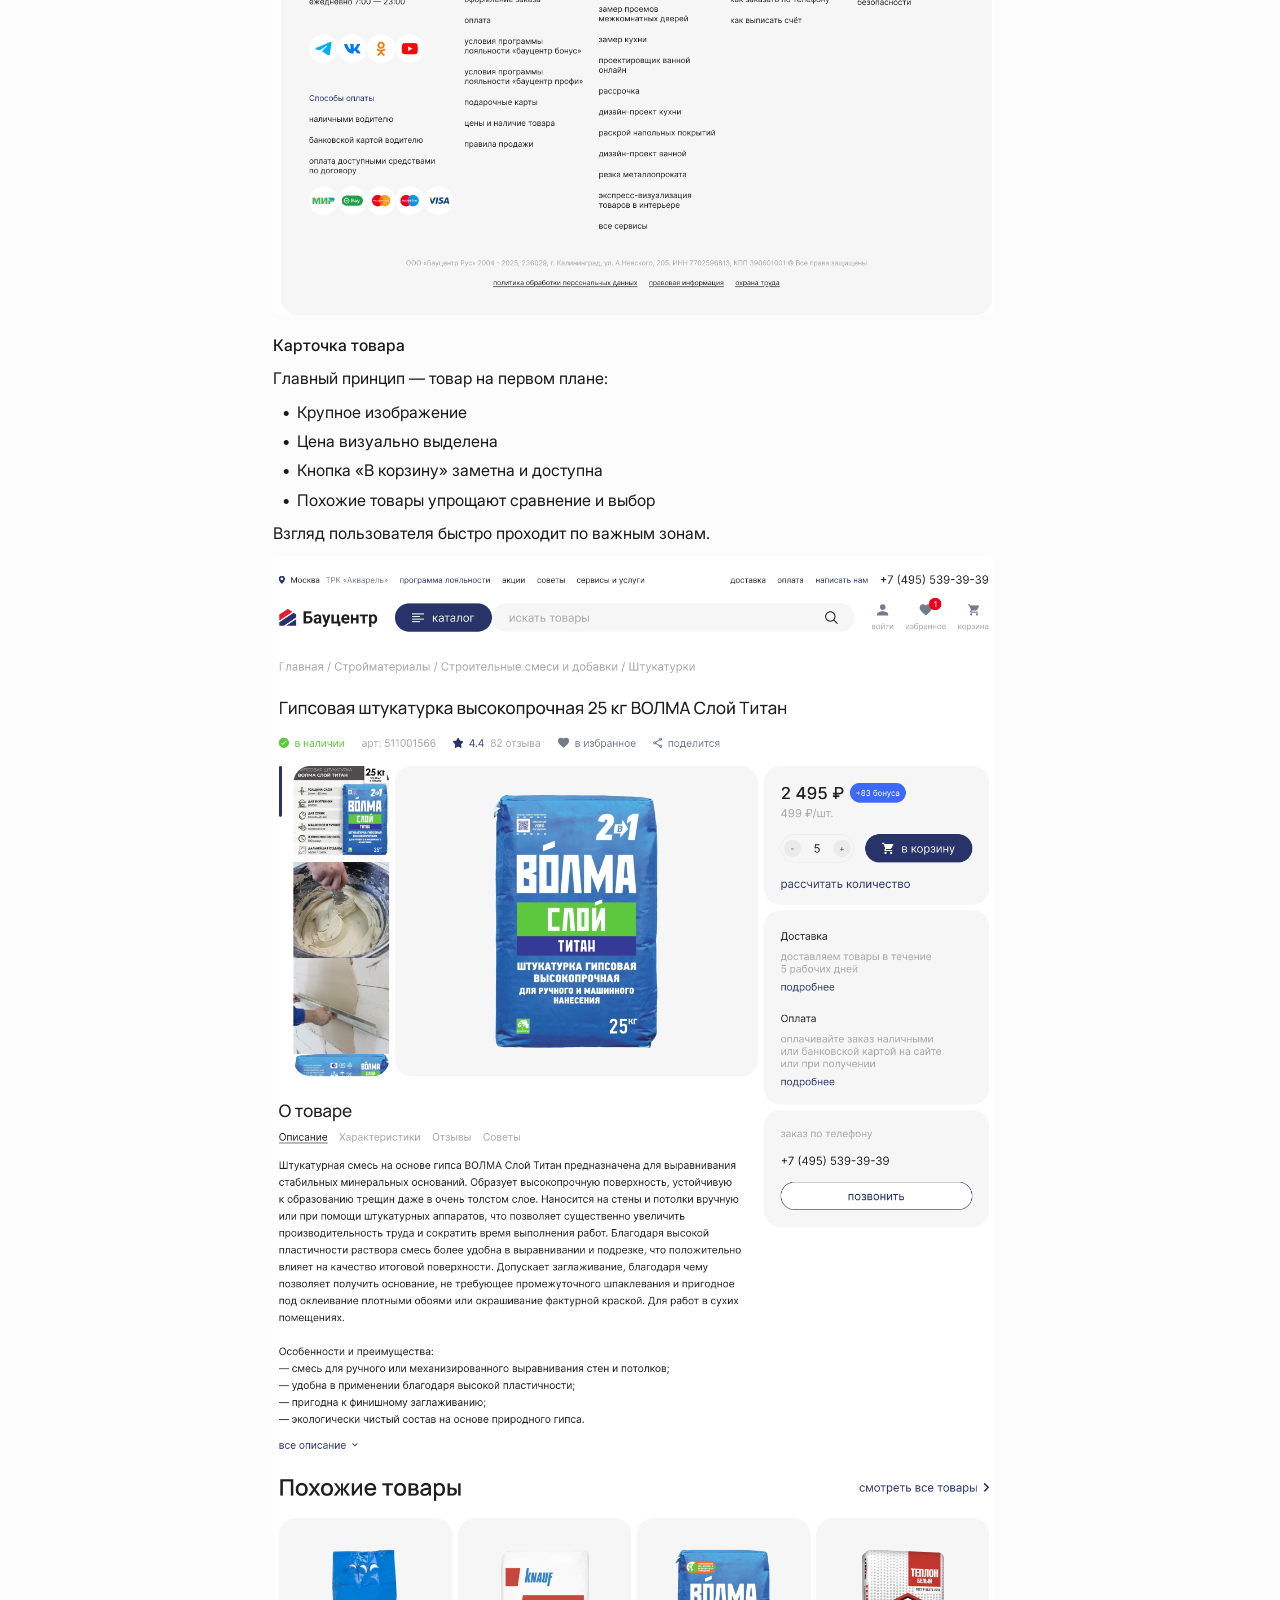
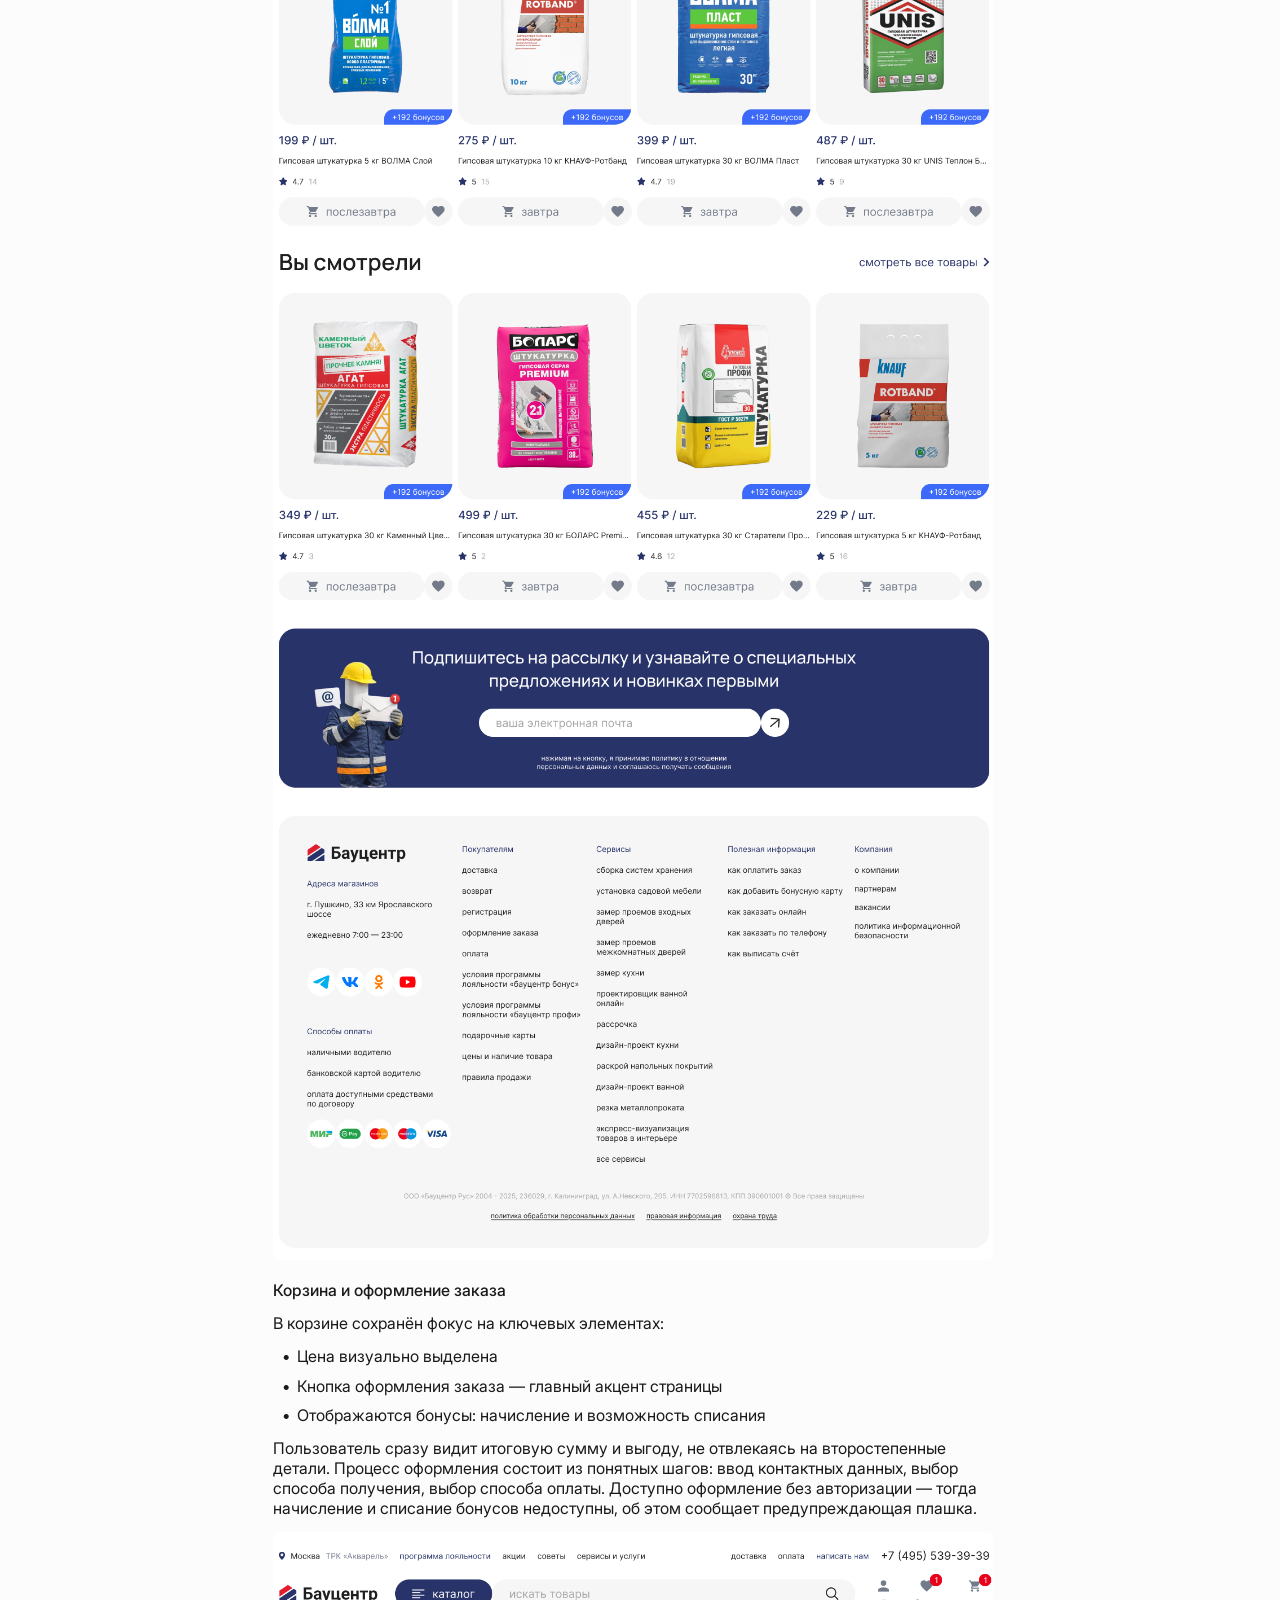
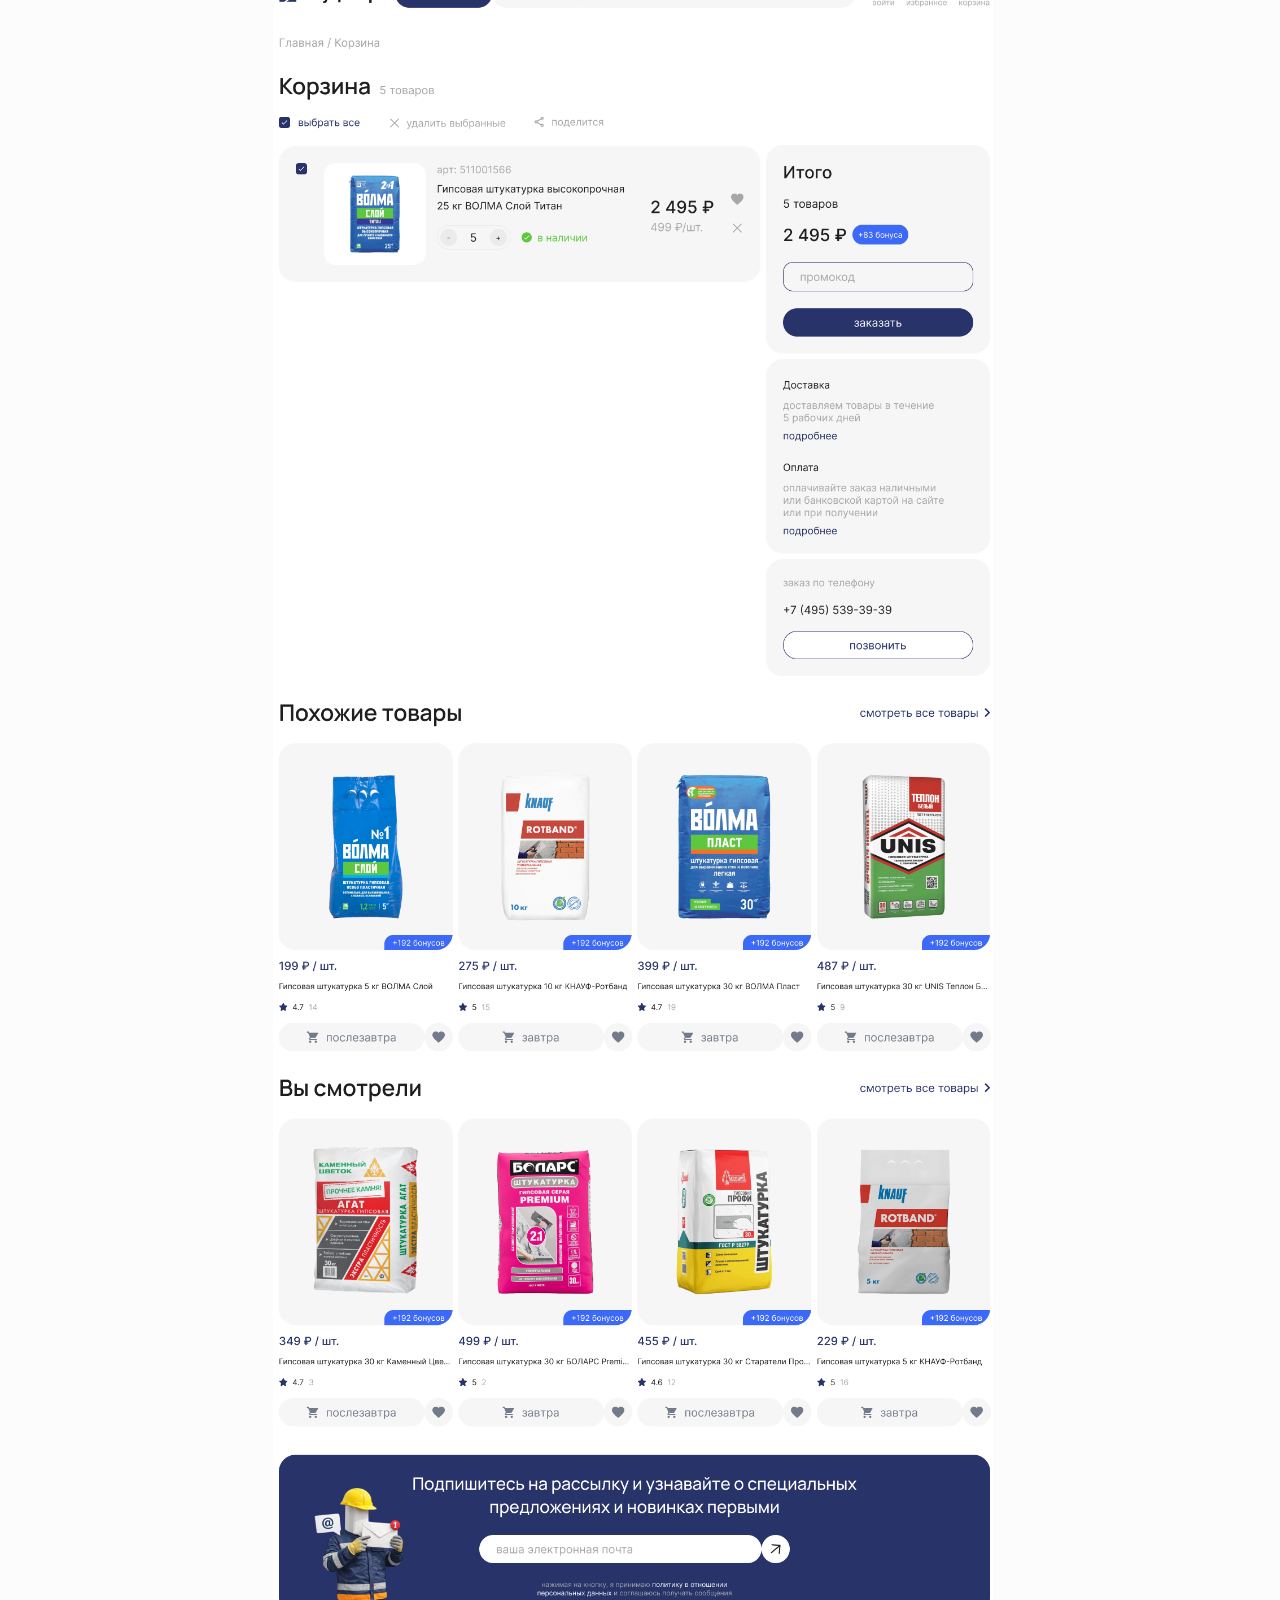
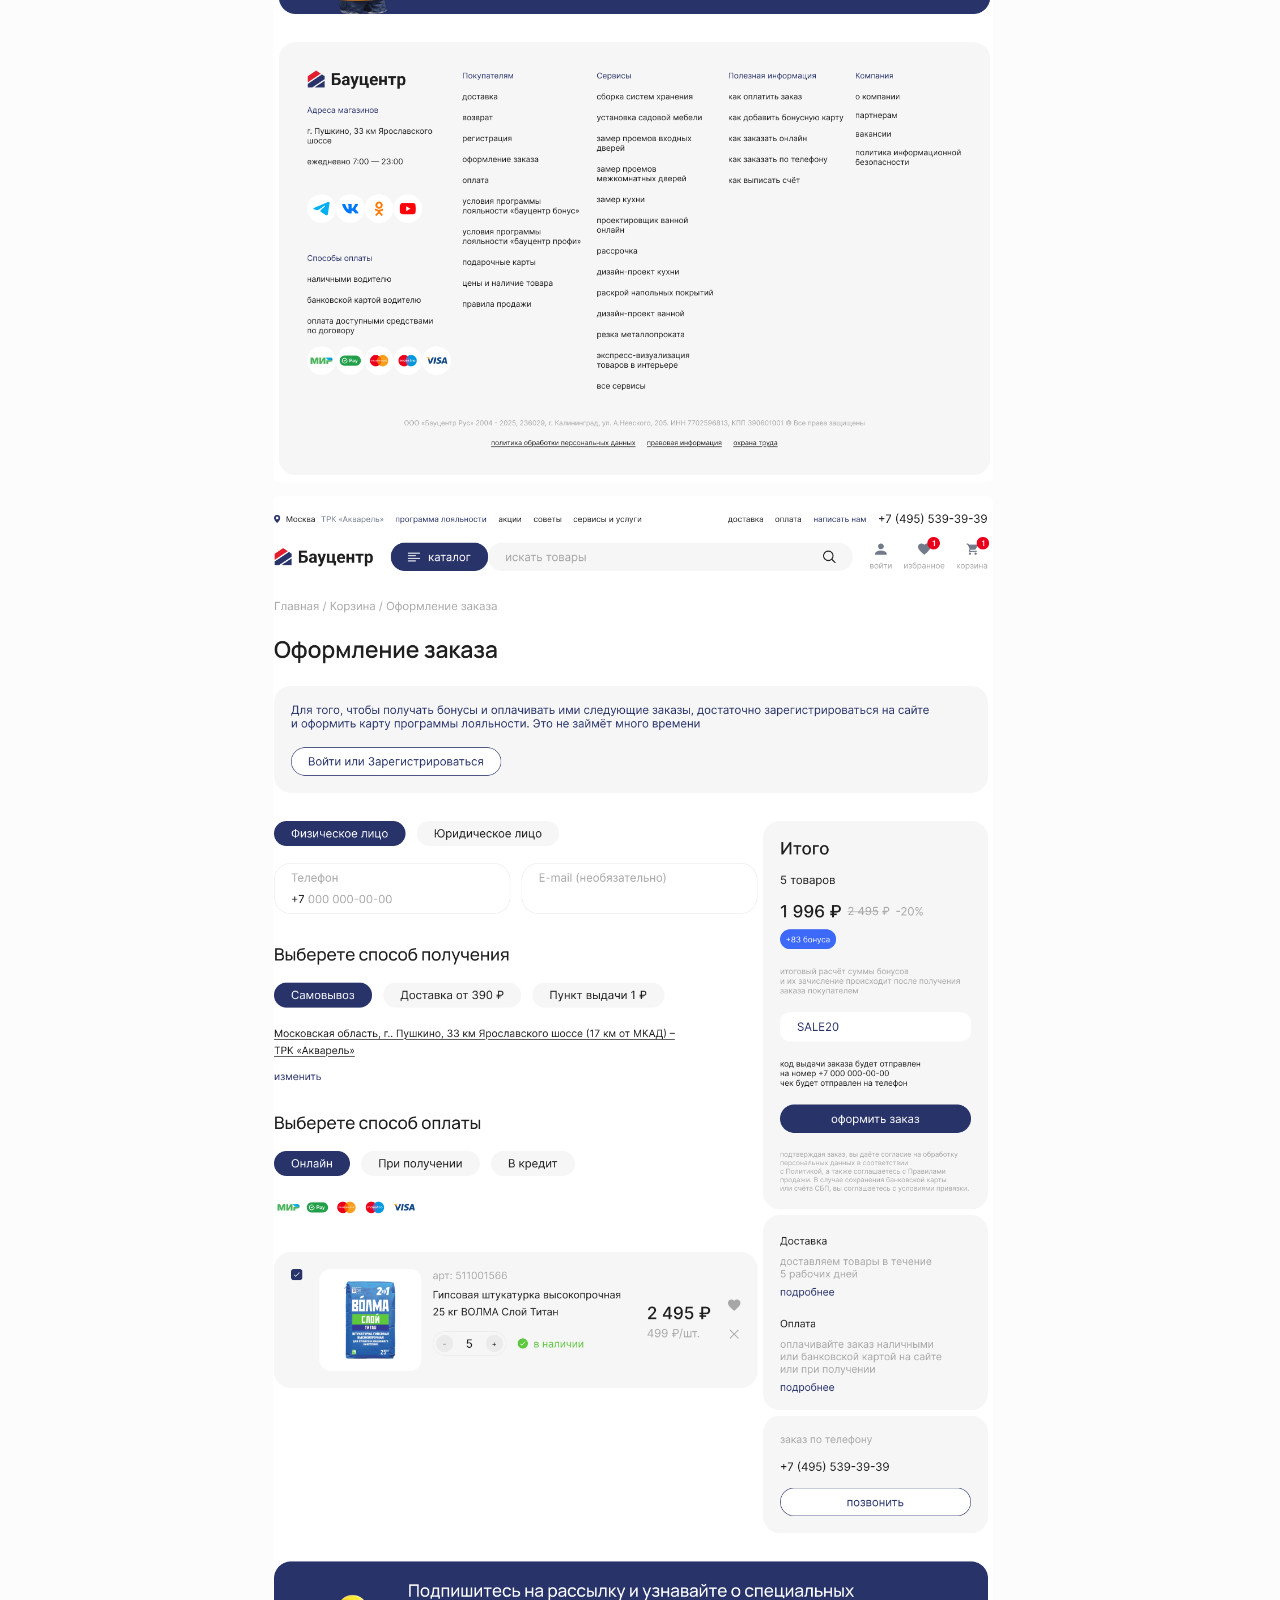
==== commit ddebd318: "Use Figma framing with parallax bleed for the Baucentr case hero Co-Authored-By: Claude Opus 5 <nore" ====
--- a/cases/baucentr.html
+++ b/cases/baucentr.html
@@ -57,9 +57,7 @@
         <div class="case-body-group">
           <p class="case-body js-reveal">Редизайн интернет-магазина строительных материалов: чёткая визуальная иерархия и&nbsp;фокус на&nbsp;товаре вместо визуального шума.</p>
           <div class="case-shot case-shot--parallax js-reveal" style="height:600px; aspect-ratio:1080/600">
-            <div class="case-shot__crop">
-              <img src="../assets/images/cases/baucentr/obzor-hero.png" style="height:135%; left:0; top:-2.83%; width:100%;" alt="Бауцентр — обзор">
-            </div>
+            <img class="case-shot__img" src="../assets/images/cases/baucentr/obzor-hero-framed.png" alt="Бауцентр — обзор">
           </div>
         </div>
       </section>
--- a/css/styles.css
+++ b/css/styles.css
@@ -207,7 +207,7 @@
 
 .brand-identity {
   position: absolute;
-  bottom: 118px;
+  bottom: 111px;
   right: 0;
   width: 261px;
   display: flex;
@@ -1535,6 +1535,15 @@
   display: flex;
   align-items: center;
   gap: 6px;
+  /* Шрифт как у ссылок футера (.footer-links__item): CV — не раздел
+     страницы, а внешний файл, поэтому и выглядит иначе, чем пункты-якоря. */
+  font-family: var(--font-sans);
+}
+/* Дополнительный зазор над CV, отделяющий его от пунктов навигации.
+   На десктопе между остальными пунктами 28px (12px padding + 4px gap +
+   12px padding), над CV — 40px. В мобильных кейсах там 12px, над CV — 24px. */
+.float-menu__dropdown-item:has(.float-menu__dropdown-item-inner--cv) {
+  margin-top: 12px;
 }
 .float-menu__dropdown.is-open .float-menu__dropdown-item {
   animation: float-menu-item-in 1.2s cubic-bezier(0.33, 1, 0.68, 1) forwards;
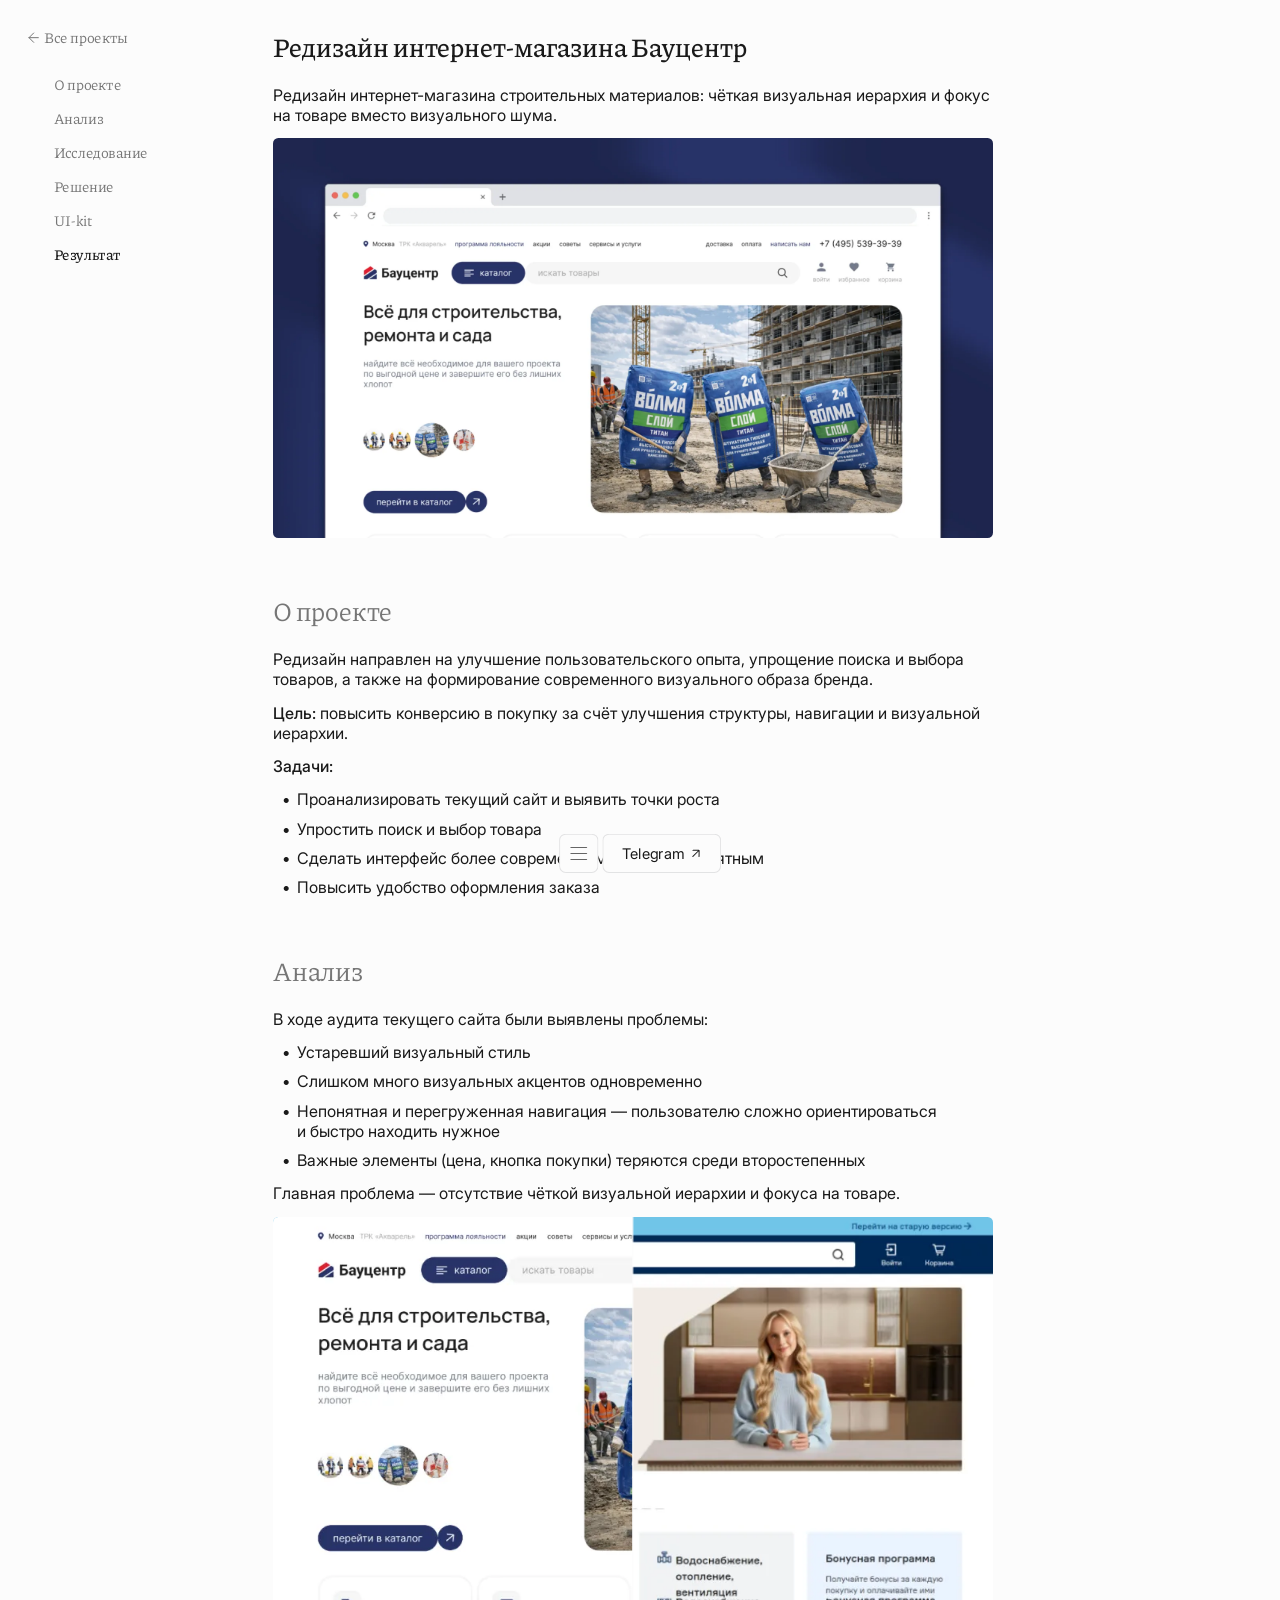
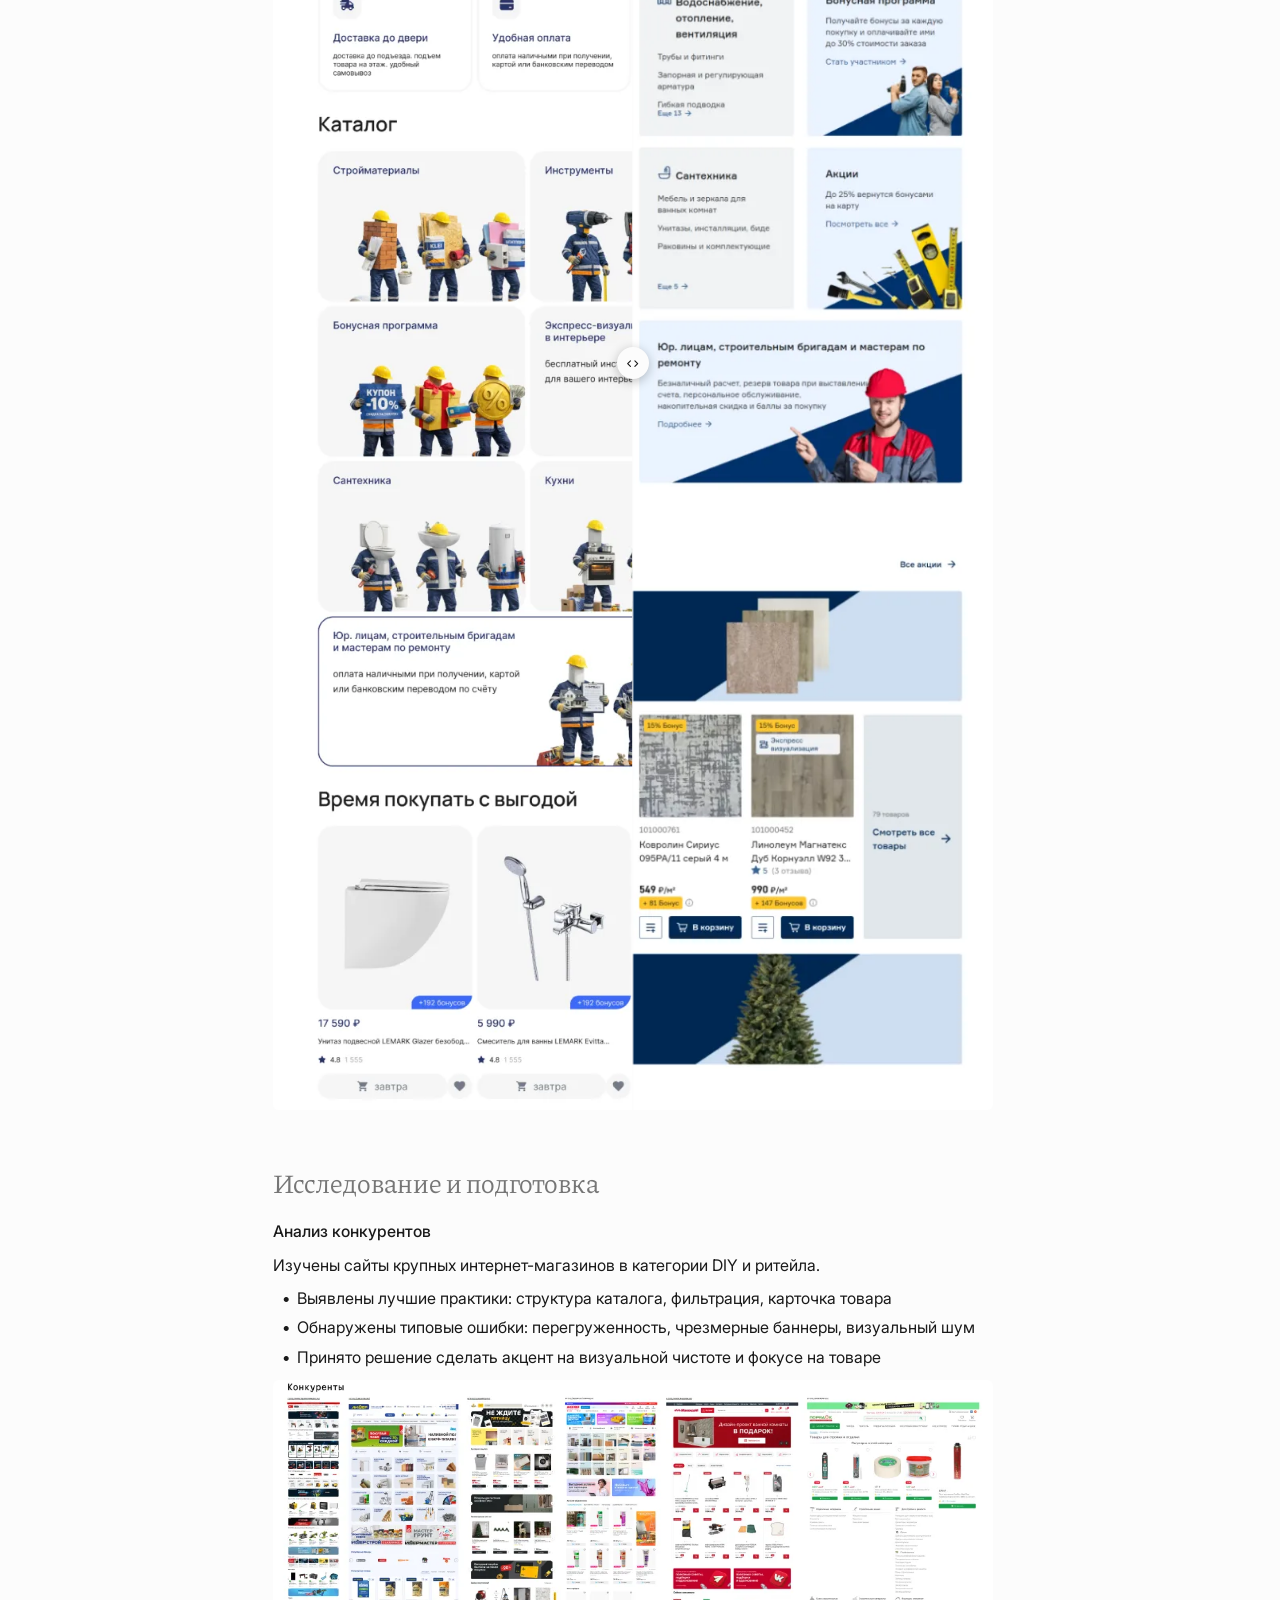
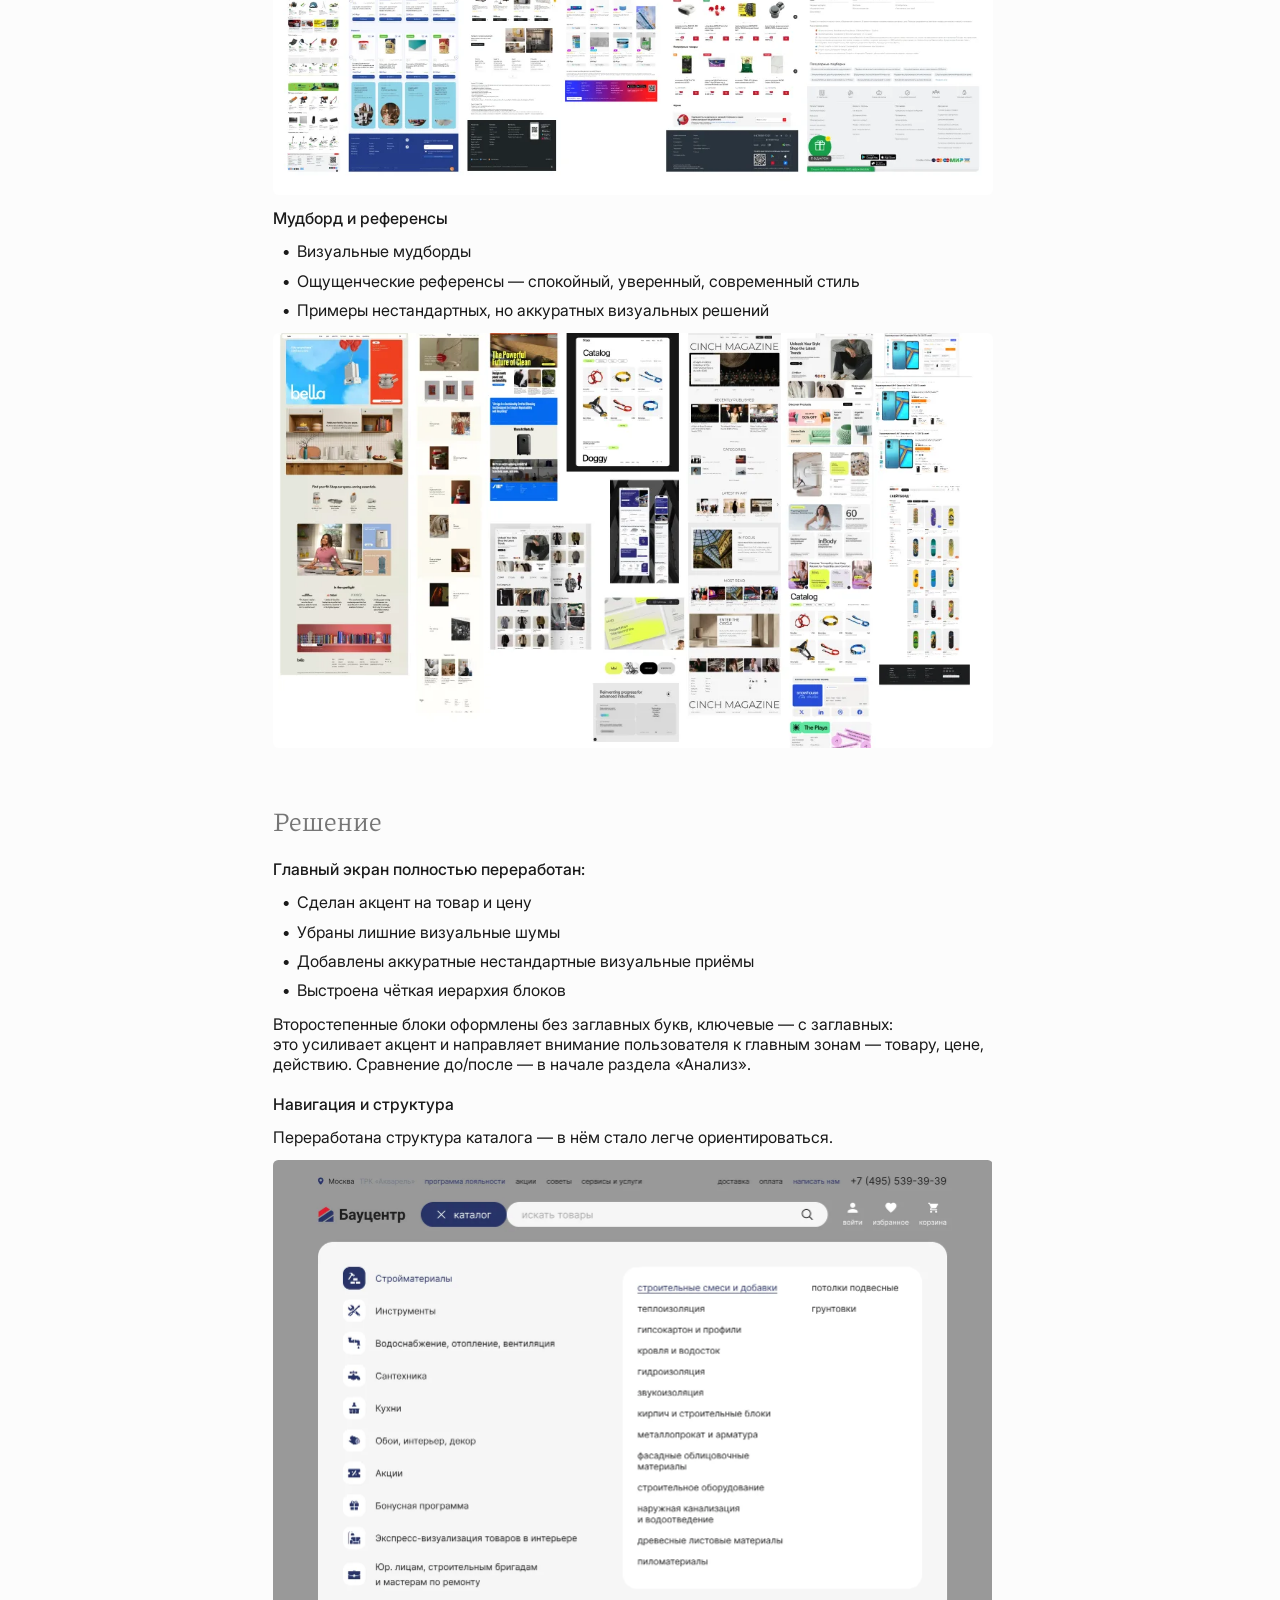
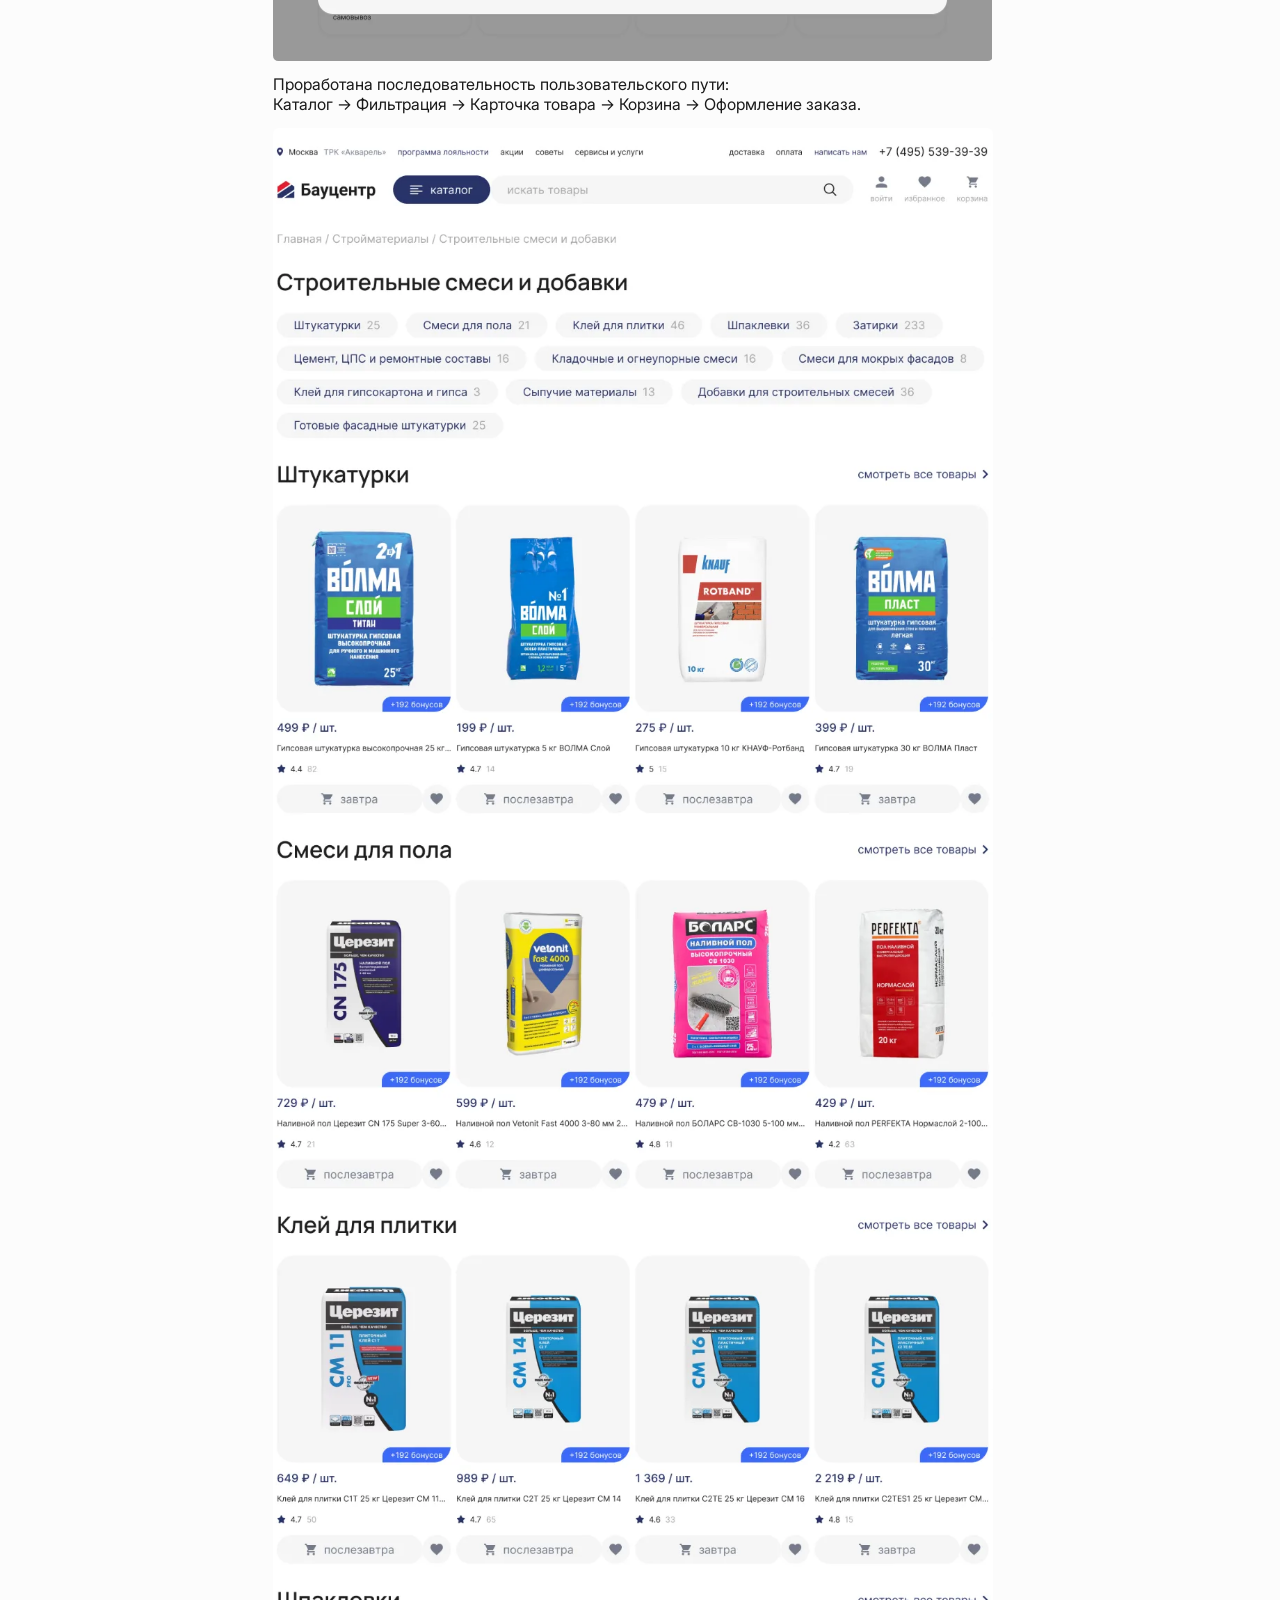
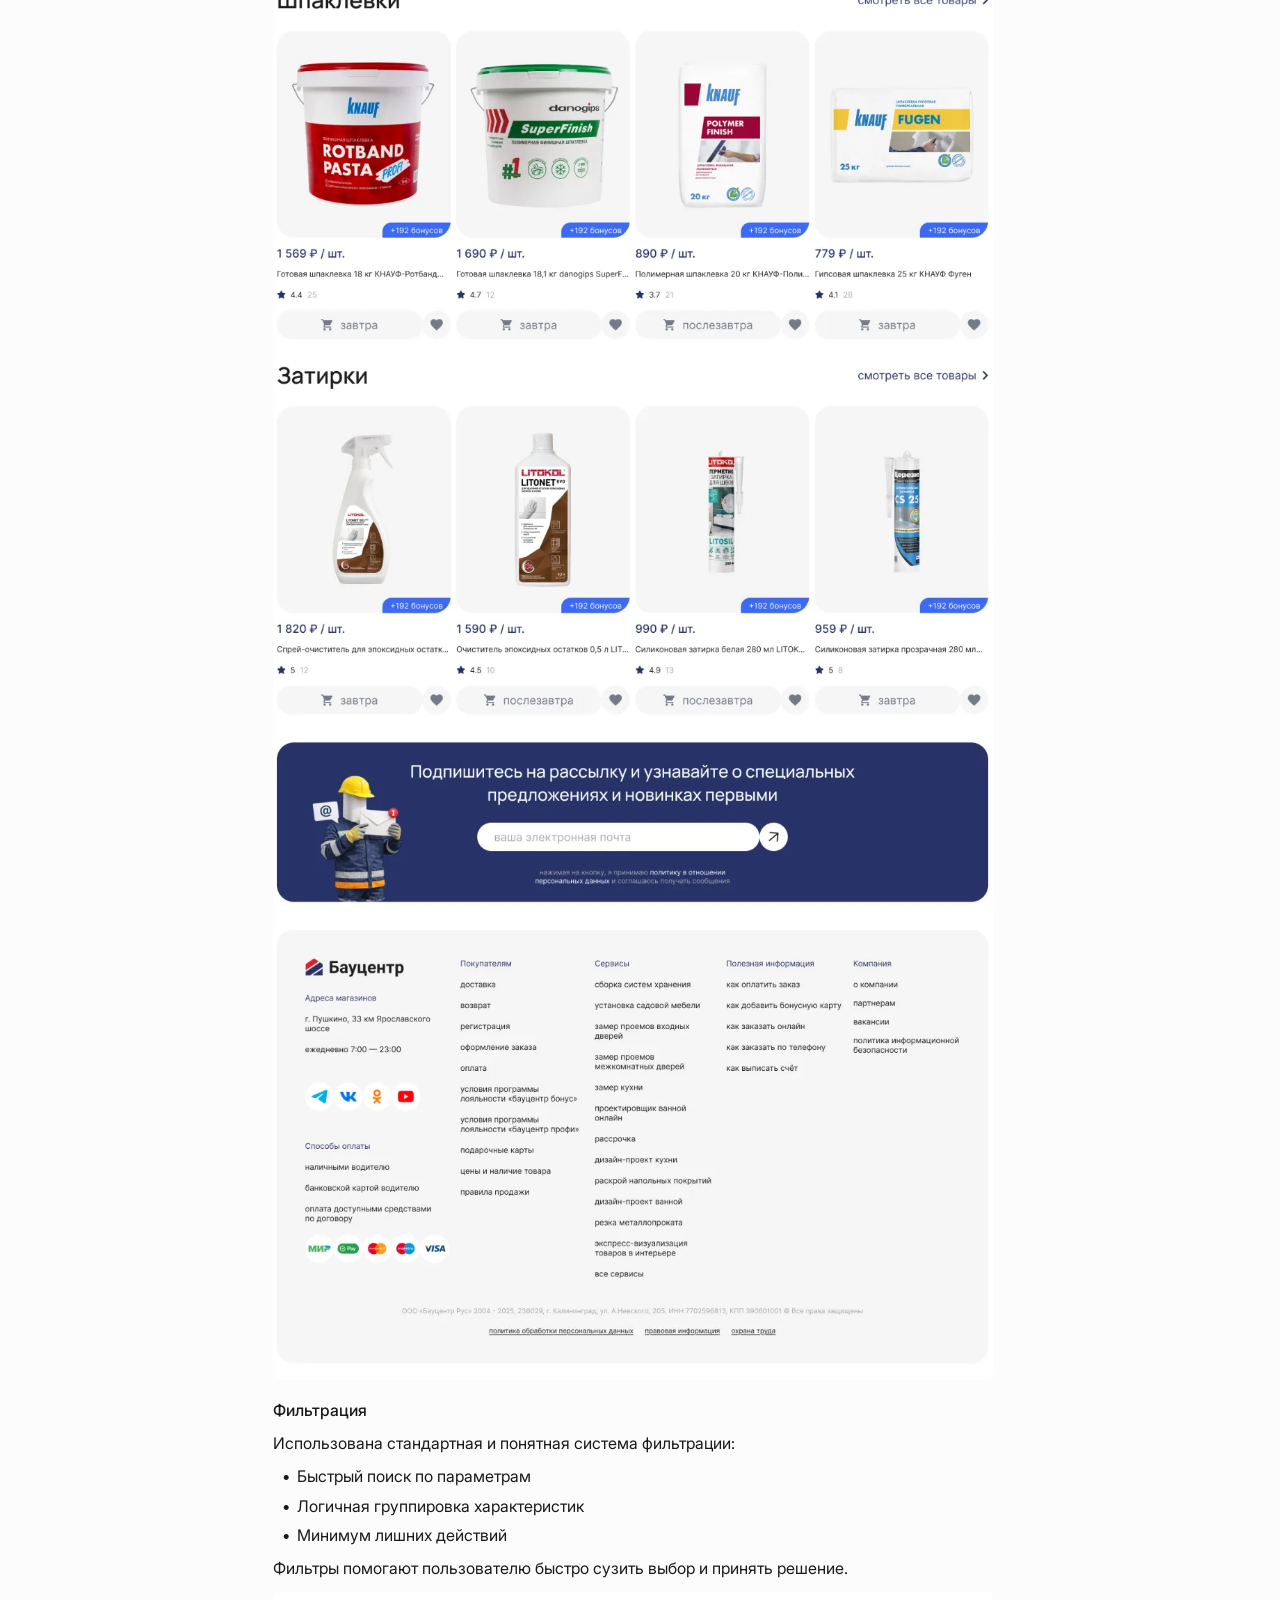
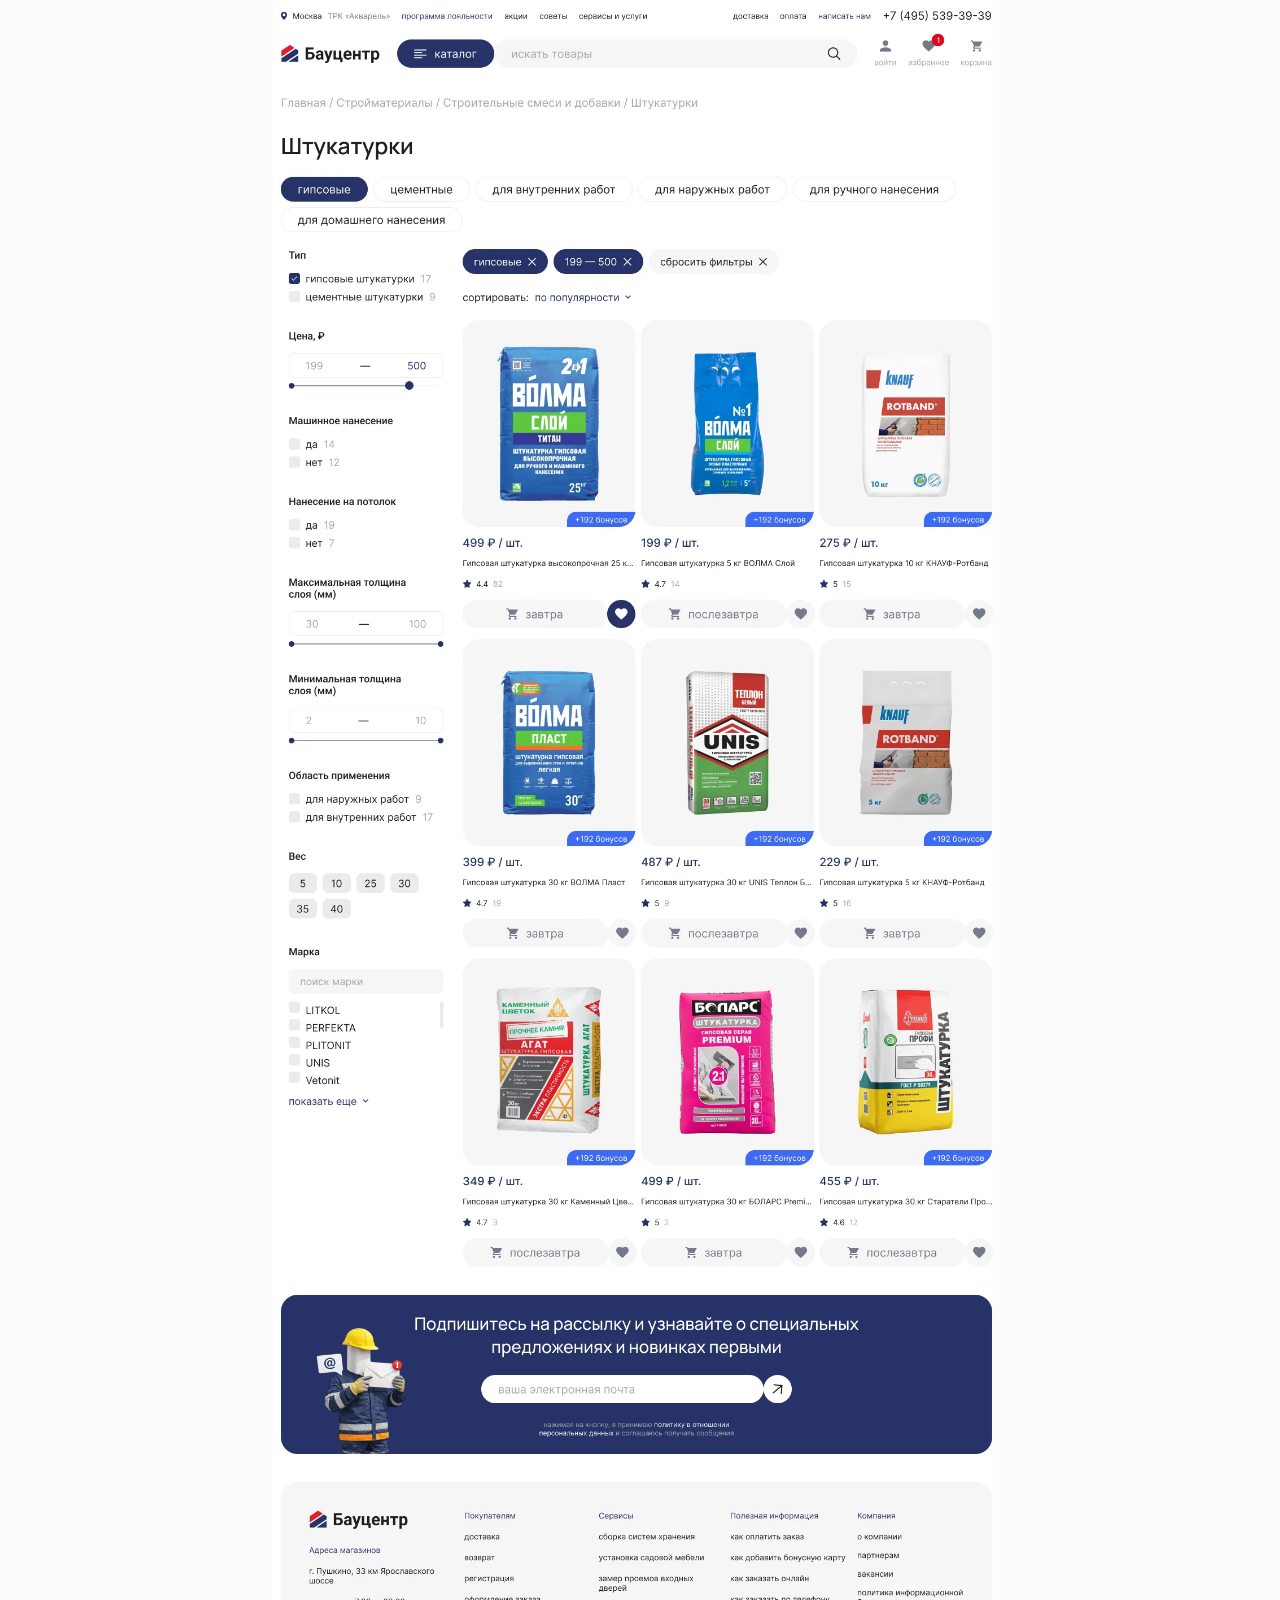
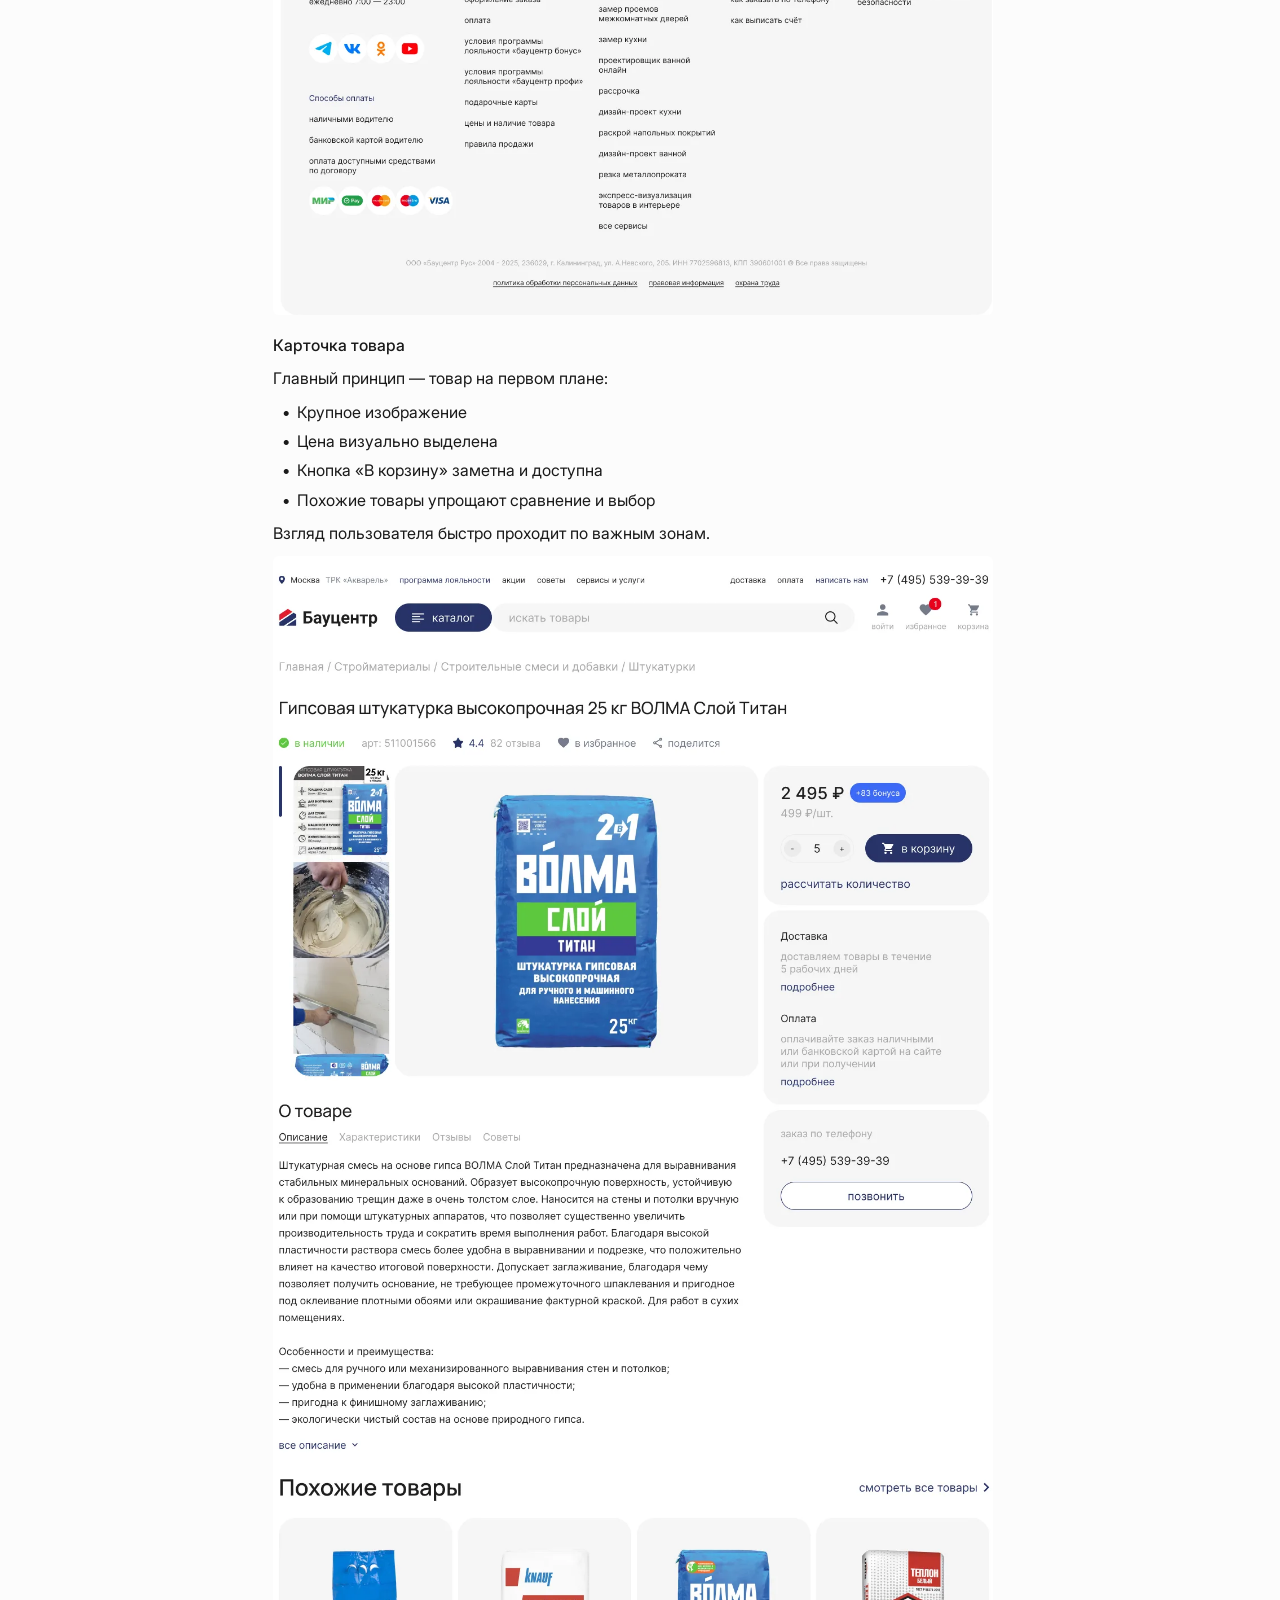
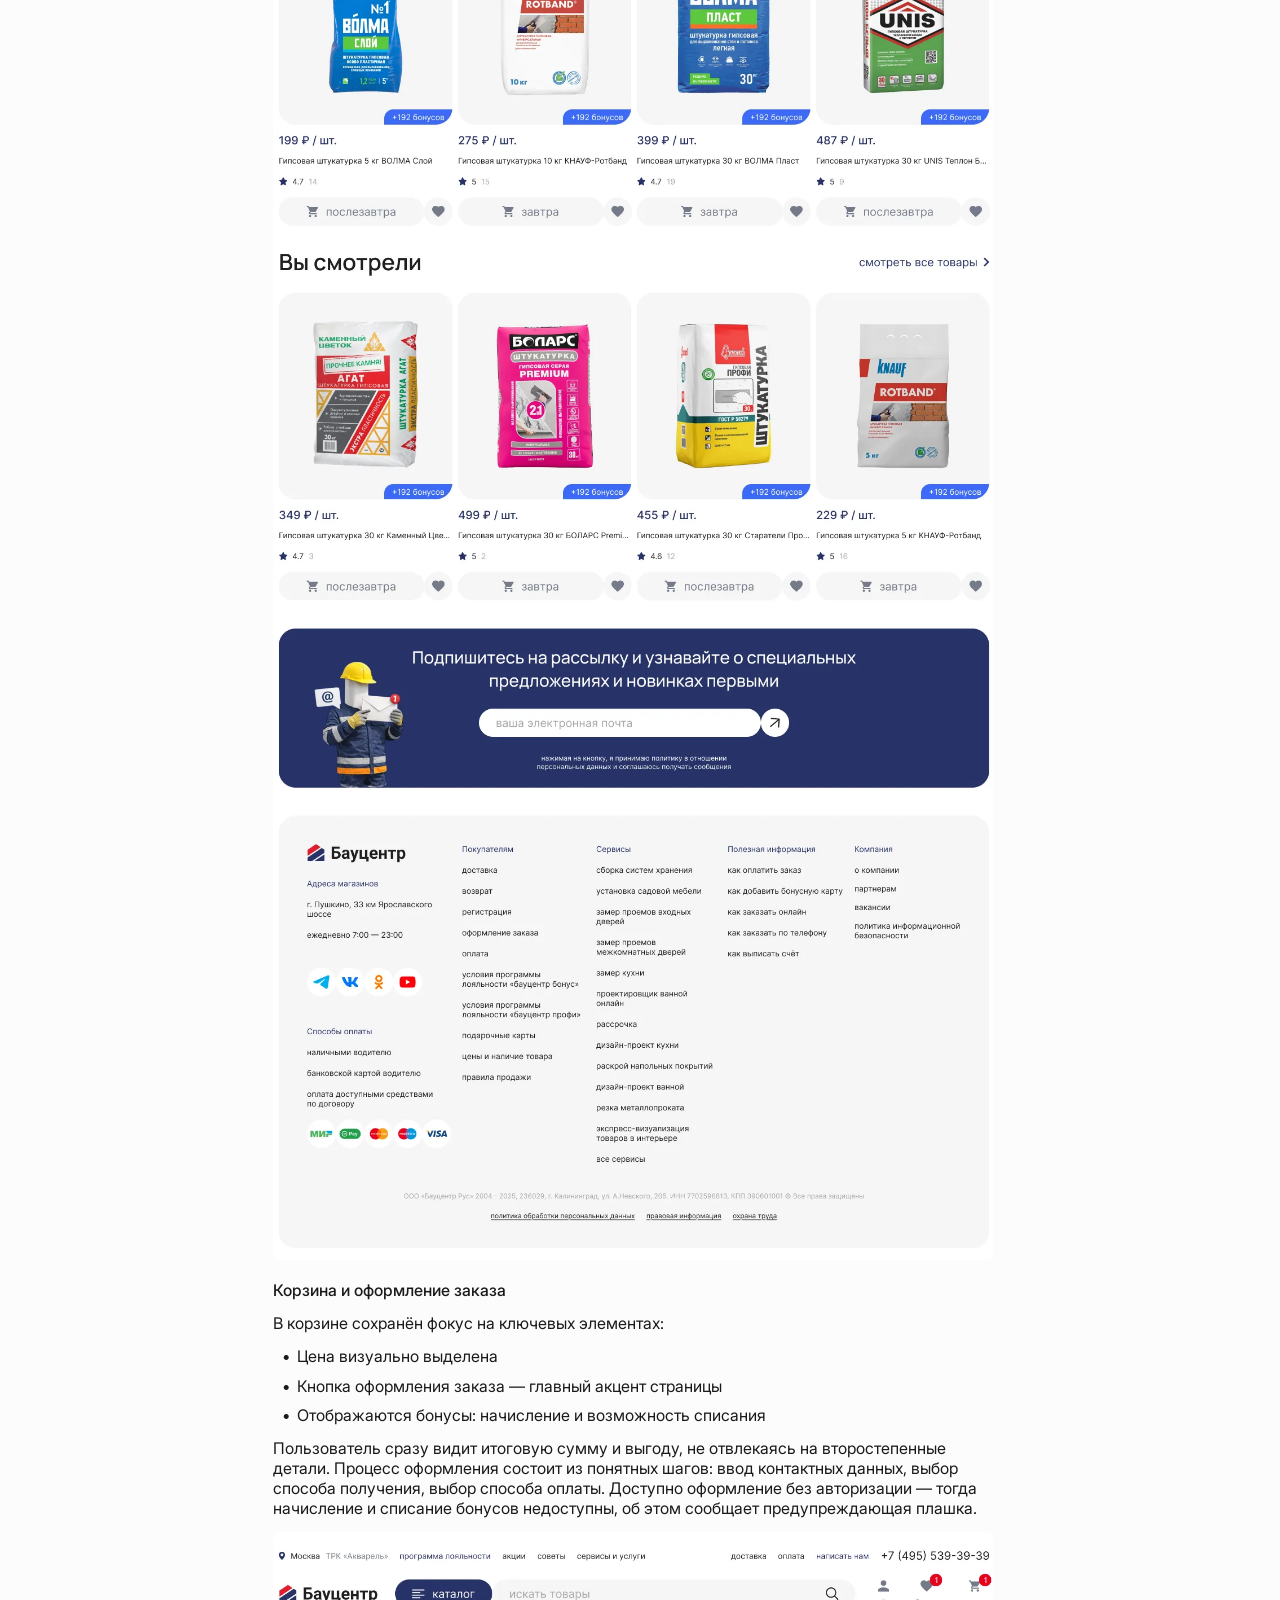
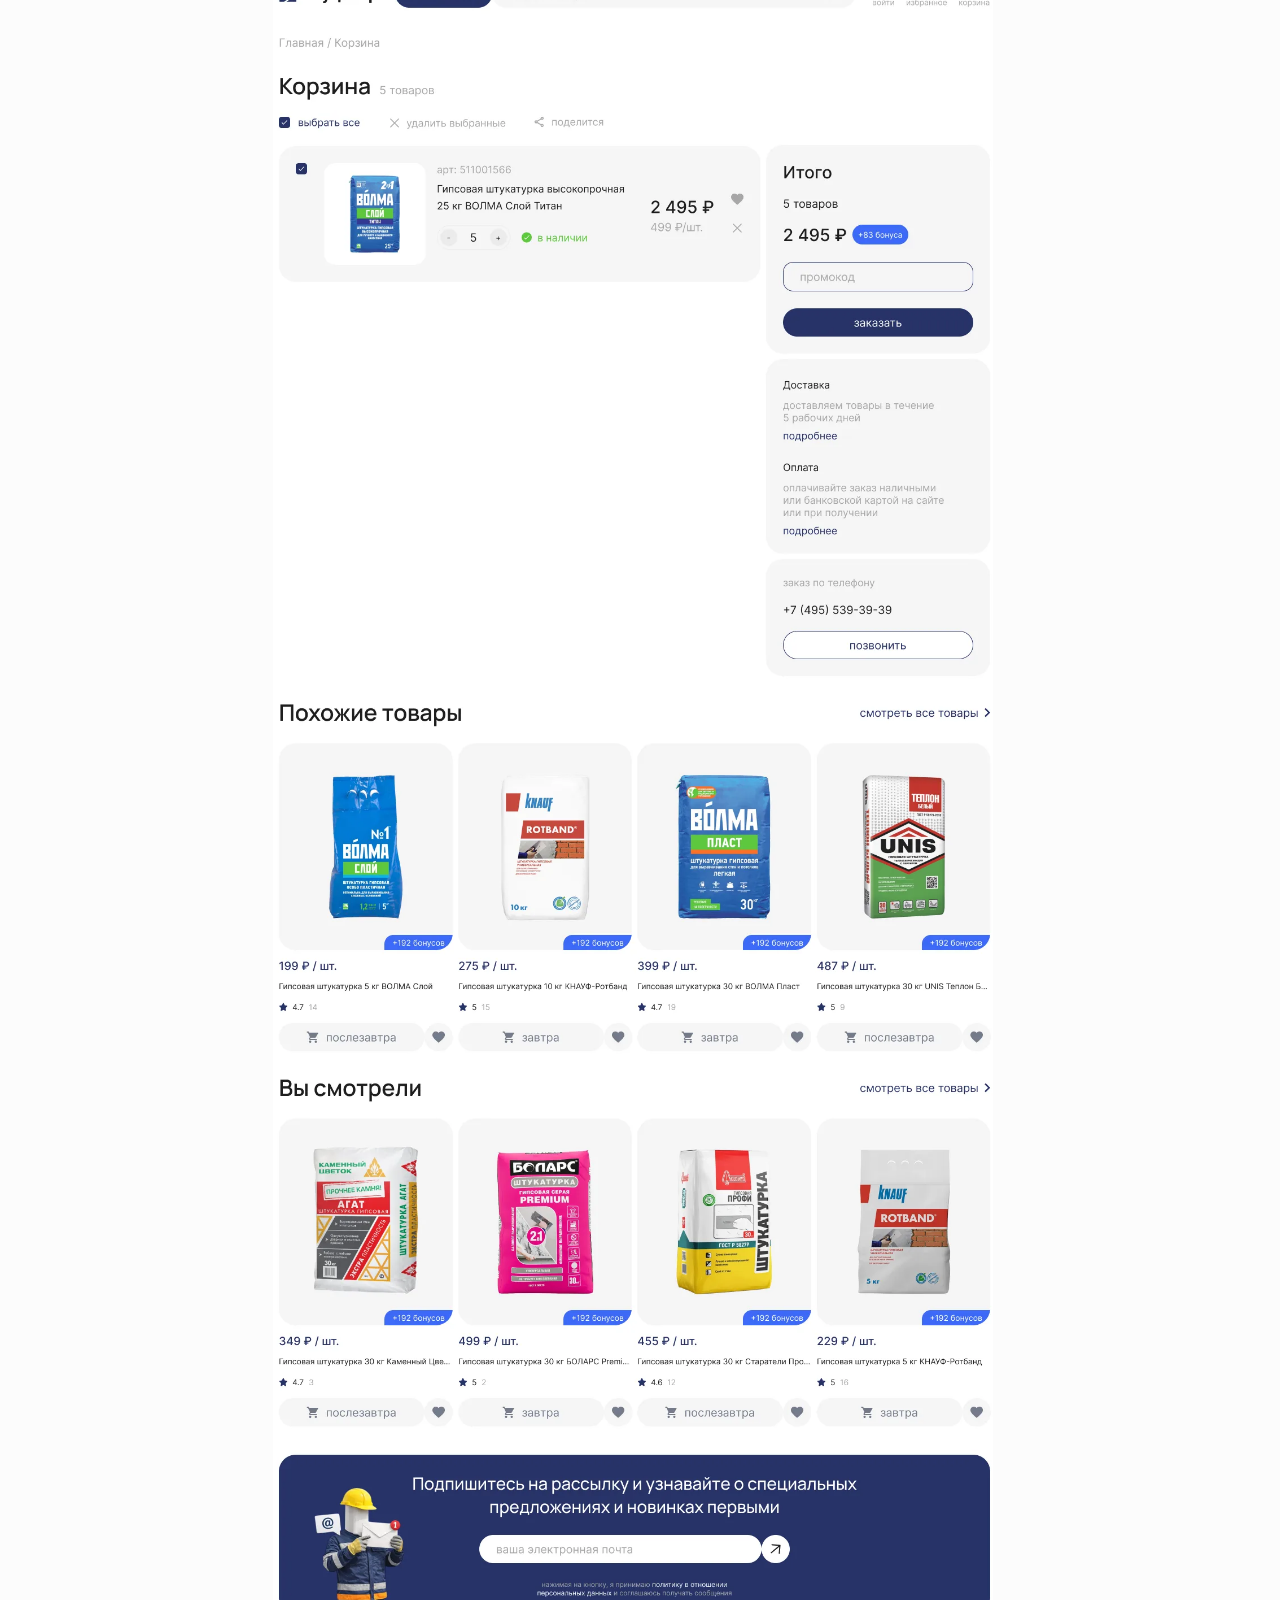
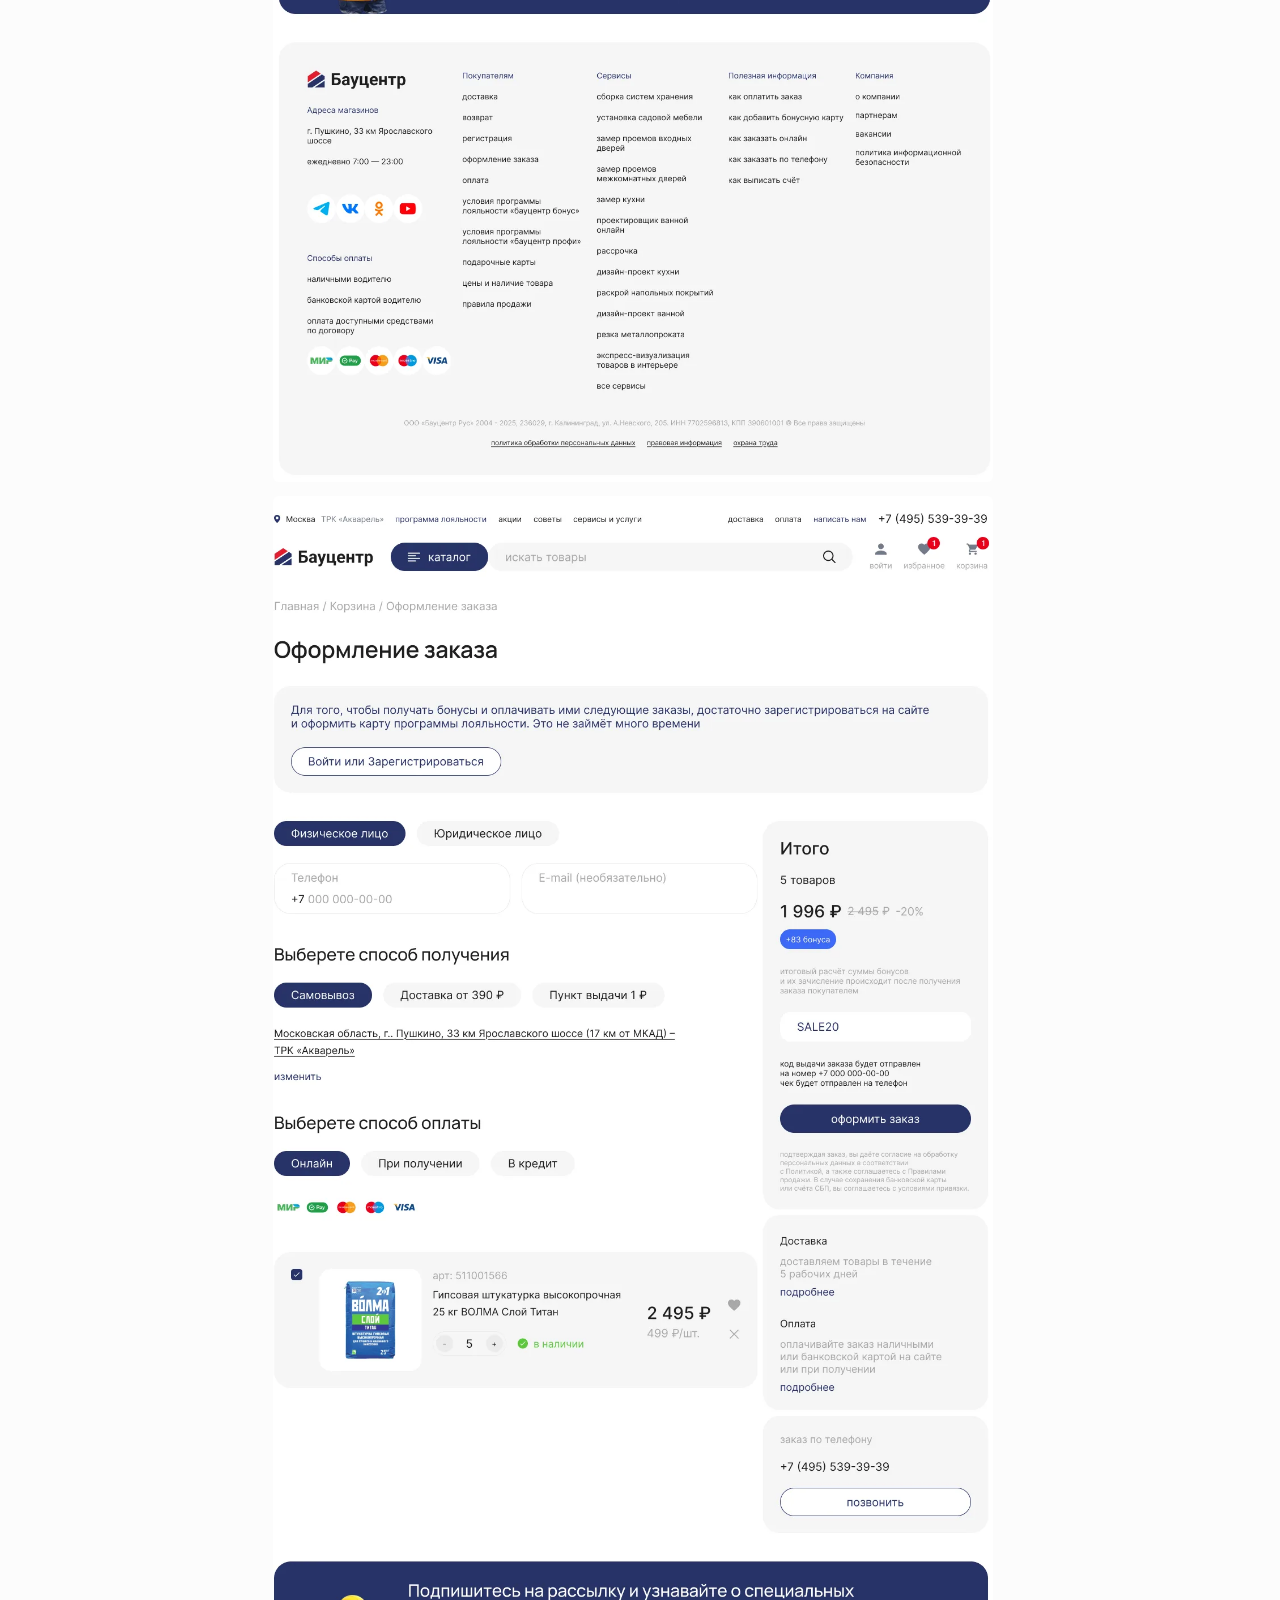
==== commit 57d0f2eb: "Optimize assets and fix SEO basics - serve resized WebP images for cards, avatars and case screensho" ====
--- a/cases/baucentr.html
+++ b/cases/baucentr.html
@@ -5,6 +5,7 @@
 <meta name="viewport" content="width=device-width, initial-scale=1.0">
 <title>Бауцентр — редизайн интернет-магазина — Владимир Колмыков</title>
 <meta name="description" content="Редизайн интернет-магазина строительных материалов: чёткая визуальная иерархия и фокус на товаре вместо визуального шума.">
+<link rel="canonical" href="https://vkv-dsgn.ru/cases/baucentr.html">
 <meta property="og:type" content="website">
 <meta property="og:url" content="https://vkv-dsgn.ru/cases/baucentr.html">
 <meta property="og:site_name" content="Владимир Колмыков">
@@ -19,18 +20,41 @@
 <meta name="twitter:title" content="Бауцентр — редизайн интернет-магазина — Владимир Колмыков">
 <meta name="twitter:description" content="Редизайн интернет-магазина строительных материалов: чёткая визуальная иерархия и фокус на товаре вместо визуального шума.">
 <meta name="twitter:image" content="https://vkv-dsgn.ru/assets/images/card-baucentr.png">
-<link rel="icon" type="image/png" href="../assets/images/avatar_color.png">
-<link rel="apple-touch-icon" href="../assets/images/avatar_color.png">
+<link rel="icon" type="image/png" href="../assets/images/opt/avatar_color-320.png">
+<link rel="apple-touch-icon" href="../assets/images/opt/avatar_color-320.png">
 <link rel="preconnect" href="https://fonts.googleapis.com">
 <link rel="preconnect" href="https://fonts.gstatic.com" crossorigin>
-<link href="https://fonts.googleapis.com/css2?family=Inter:wght@400;500&family=Piazzolla:wght@400;500&display=swap" rel="stylesheet">
+<!-- Шрифты не блокируют первую отрисовку: media="print" снимает блокировку,
+     onload возвращает стили в дело (см. тот же приём на главной). -->
+<link rel="preload" as="style" href="https://fonts.googleapis.com/css2?family=Inter:wght@400;500&family=Piazzolla:wght@400;500&display=swap">
+<link rel="stylesheet" media="print" onload="this.media='all'" href="https://fonts.googleapis.com/css2?family=Inter:wght@400;500&family=Piazzolla:wght@400;500&display=swap">
+<noscript><link rel="stylesheet" href="https://fonts.googleapis.com/css2?family=Inter:wght@400;500&family=Piazzolla:wght@400;500&display=swap"></noscript>
 <link rel="stylesheet" href="../css/styles.css">
 <link rel="stylesheet" href="../css/case.css">
-</head>
+<script type="application/ld+json">
+{
+  "@context": "https://schema.org",
+  "@type": "CreativeWork",
+  "name": "Редизайн интернет-магазина Бауцентр",
+  "headline": "Редизайн интернет-магазина Бауцентр",
+  "description": "Редизайн интернет-магазина строительных материалов: чёткая визуальная иерархия и фокус на товаре вместо визуального шума.",
+  "url": "https://vkv-dsgn.ru/cases/baucentr.html",
+  "image": "https://vkv-dsgn.ru/assets/images/card-baucentr.png",
+  "inLanguage": "ru-RU",
+  "datePublished": "2026",
+  "author": {
+    "@type": "Person",
+    "@id": "https://vkv-dsgn.ru/#person",
+    "name": "Владимир Колмыков",
+    "url": "https://vkv-dsgn.ru/"
+  },
+  "isPartOf": { "@id": "https://vkv-dsgn.ru/#website" }
+}
+</script></head>
 <body class="case--mobile">
 
   <nav class="case-nav">
-    <a href="../index.html#projects" class="case-nav__back underline-link js-reveal">
+    <a href="/#projects" class="case-nav__back underline-link js-reveal">
       <svg class="case-nav__back-icon" viewBox="0 0 20 20" fill="none" xmlns="http://www.w3.org/2000/svg"><path d="M17 10H3M10 3L3 10L10 17" stroke="#767676" stroke-width="1.5" stroke-linecap="round" stroke-linejoin="round"/></svg>
       <span class="case-nav__back-text">Все проекты</span>
     </a>
@@ -57,7 +81,7 @@
         <div class="case-body-group">
           <p class="case-body js-reveal">Редизайн интернет-магазина строительных материалов: чёткая визуальная иерархия и&nbsp;фокус на&nbsp;товаре вместо визуального шума.</p>
           <div class="case-shot case-shot--parallax js-reveal" style="height:600px; aspect-ratio:1080/600">
-            <img class="case-shot__img" src="../assets/images/cases/baucentr/obzor-hero-framed.png" alt="Бауцентр — обзор">
+            <picture><source type="image/webp" media="(max-width: 768px)" srcset="../assets/images/cases/baucentr/opt/obzor-hero-framed-m.webp"><source type="image/webp" srcset="../assets/images/cases/baucentr/opt/obzor-hero-framed.webp"><img class="case-shot__img" src="../assets/images/cases/baucentr/obzor-hero-framed.png" alt="Бауцентр — обзор" decoding="async"></picture>
           </div>
         </div>
       </section>
@@ -90,11 +114,15 @@
           <p class="case-body">Главная проблема — отсутствие чёткой визуальной иерархии и&nbsp;фокуса на&nbsp;товаре.</p>
           <div class="case-shot case-compare" style="height:2240px; aspect-ratio:398/823">
             <picture>
-              <source media="(max-width: 768px)" srcset="../assets/images/cases/baucentr/compare-before-mobile.png">
-              <img class="case-shot__img" src="../assets/images/cases/baucentr/compare-before.png" alt="Бауцентр — до редизайна">
-            </picture>
+                <source type="image/webp" media="(max-width: 768px)" srcset="../assets/images/cases/baucentr/opt/compare-before-mobile-m.webp">
+                <source type="image/webp" srcset="../assets/images/cases/baucentr/opt/compare-before.webp">
+                <source media="(max-width: 768px)" srcset="../assets/images/cases/baucentr/compare-before-mobile.png">
+                <img class="case-shot__img" src="../assets/images/cases/baucentr/compare-before.png" alt="Бауцентр — до редизайна">
+              </picture>
             <div class="case-compare__after">
               <picture>
+                <source type="image/webp" media="(max-width: 768px)" srcset="../assets/images/cases/baucentr/opt/compare-after-mobile-m.webp">
+                <source type="image/webp" srcset="../assets/images/cases/baucentr/opt/compare-after.webp">
                 <source media="(max-width: 768px)" srcset="../assets/images/cases/baucentr/compare-after-mobile.png">
                 <img class="case-shot__img" src="../assets/images/cases/baucentr/compare-after.png" alt="Бауцентр — после редизайна">
               </picture>
@@ -118,7 +146,7 @@
             <li>Принято решение сделать акцент на&nbsp;визуальной чистоте и&nbsp;фокусе на&nbsp;товаре</li>
           </ul>
           <div class="case-shot" style="height:622px; aspect-ratio:1080/622">
-            <img class="case-shot__img" src="../assets/images/cases/baucentr/competitors.png" alt="Анализ конкурентов Бауцентр">
+            <picture><source type="image/webp" media="(max-width: 768px)" srcset="../assets/images/cases/baucentr/opt/competitors-m.webp"><source type="image/webp" srcset="../assets/images/cases/baucentr/opt/competitors.webp"><img class="case-shot__img" src="../assets/images/cases/baucentr/competitors.png" alt="Анализ конкурентов Бауцентр" decoding="async" loading="lazy"></picture>
           </div>
           <p class="case-label">Мудборд и&nbsp;референсы</p>
           <ul class="case-list">
@@ -127,7 +155,7 @@
             <li>Примеры нестандартных, но&nbsp;аккуратных визуальных решений</li>
           </ul>
           <div class="case-shot" style="height:622px; aspect-ratio:1080/622">
-            <img class="case-shot__img" src="../assets/images/cases/baucentr/moodboard.png" alt="Мудборд Бауцентр">
+            <picture><source type="image/webp" media="(max-width: 768px)" srcset="../assets/images/cases/baucentr/opt/moodboard-m.webp"><source type="image/webp" srcset="../assets/images/cases/baucentr/opt/moodboard.webp"><img class="case-shot__img" src="../assets/images/cases/baucentr/moodboard.png" alt="Мудборд Бауцентр" decoding="async" loading="lazy"></picture>
           </div>
         </div>
       </section>
@@ -151,12 +179,12 @@
           <p class="case-body">Переработана структура каталога — в&nbsp;нём стало легче ориентироваться.</p>
           <div class="case-shot" style="height:751px; aspect-ratio:1080/751">
             <div class="case-shot__crop">
-              <img src="../assets/images/cases/baucentr/navigation.png" style="height:100.16%; left:0.01%; top:-0.18%; width:99.99%;" alt="Структура каталога Бауцентр">
+              <picture><source type="image/webp" media="(max-width: 768px)" srcset="../assets/images/cases/baucentr/opt/navigation-m.webp"><source type="image/webp" srcset="../assets/images/cases/baucentr/opt/navigation.webp"><img src="../assets/images/cases/baucentr/navigation.png" style="height:100.16%; left:0.01%; top:-0.18%; width:99.99%;" alt="Структура каталога Бауцентр" decoding="async" loading="lazy"></picture>
             </div>
           </div>
           <p class="case-body">Проработана последовательность пользовательского пути:<br>Каталог → Фильтрация → Карточка товара → Корзина → Оформление заказа.</p>
           <div class="case-shot" style="height:4278px; aspect-ratio:1080/4278">
-            <img class="case-shot__img" src="../assets/images/cases/baucentr/user-journey.png" alt="Путь пользователя Бауцентр">
+            <picture><source type="image/webp" media="(max-width: 768px)" srcset="../assets/images/cases/baucentr/opt/user-journey-m.webp"><source type="image/webp" srcset="../assets/images/cases/baucentr/opt/user-journey.webp"><img class="case-shot__img" src="../assets/images/cases/baucentr/user-journey.png" alt="Путь пользователя Бауцентр" decoding="async" loading="lazy"></picture>
           </div>
         </div>
 
@@ -171,7 +199,7 @@
           <p class="case-body">Фильтры помогают пользователю быстро сузить выбор и&nbsp;принять решение.</p>
           <div class="case-shot" style="height:2885px; aspect-ratio:1080/2885">
             <div class="case-shot__crop">
-              <img src="../assets/images/cases/baucentr/filters.png" style="height:100.87%; left:-5.95%; top:0; width:112.99%;" alt="Фильтрация Бауцентр">
+              <picture><source type="image/webp" media="(max-width: 768px)" srcset="../assets/images/cases/baucentr/opt/filters-m.webp"><source type="image/webp" srcset="../assets/images/cases/baucentr/opt/filters.webp"><img src="../assets/images/cases/baucentr/filters.png" style="height:100.87%; left:-5.95%; top:0; width:112.99%;" alt="Фильтрация Бауцентр" decoding="async" loading="lazy"></picture>
             </div>
           </div>
         </div>
@@ -188,7 +216,7 @@
           <p class="case-body">Взгляд пользователя быстро проходит по&nbsp;важным зонам.</p>
           <div class="case-shot" style="height:3455px; aspect-ratio:1080/3455">
             <div class="case-shot__crop">
-              <img src="../assets/images/cases/baucentr/product-card.png" style="height:100.21%; left:-6.17%; top:0; width:112.81%;" alt="Карточка товара Бауцентр">
+              <picture><source type="image/webp" media="(max-width: 768px)" srcset="../assets/images/cases/baucentr/opt/product-card-m.webp"><source type="image/webp" srcset="../assets/images/cases/baucentr/opt/product-card.webp"><img src="../assets/images/cases/baucentr/product-card.png" style="height:100.21%; left:-6.17%; top:0; width:112.81%;" alt="Карточка товара Бауцентр" decoding="async" loading="lazy"></picture>
             </div>
           </div>
         </div>
@@ -204,12 +232,12 @@
           <p class="case-body">Пользователь сразу видит итоговую сумму и&nbsp;выгоду, не&nbsp;отвлекаясь на&nbsp;второстепенные детали. Процесс оформления состоит из&nbsp;понятных шагов: ввод контактных данных, выбор способа получения, выбор способа оплаты. Доступно оформление без&nbsp;авторизации — тогда начисление и&nbsp;списание бонусов недоступны, об&nbsp;этом сообщает предупреждающая плашка.</p>
           <div class="case-shot" style="height:3226px; aspect-ratio:1080/3226">
             <div class="case-shot__crop">
-              <img src="../assets/images/cases/baucentr/cart.png" style="height:100.43%; left:-6.23%; top:0.01%; width:112.99%;" alt="Корзина Бауцентр">
+              <picture><source type="image/webp" media="(max-width: 768px)" srcset="../assets/images/cases/baucentr/opt/cart-m.webp"><source type="image/webp" srcset="../assets/images/cases/baucentr/opt/cart.webp"><img src="../assets/images/cases/baucentr/cart.png" style="height:100.43%; left:-6.23%; top:0.01%; width:112.99%;" alt="Корзина Бауцентр" decoding="async" loading="lazy"></picture>
             </div>
           </div>
           <div class="case-shot" style="height:2534px; aspect-ratio:1080/2534">
             <div class="case-shot__crop">
-              <img src="../assets/images/cases/baucentr/checkout.png" style="height:100.98%; left:-6.9%; top:-0.02%; width:113.38%;" alt="Оформление заказа Бауцентр">
+              <picture><source type="image/webp" media="(max-width: 768px)" srcset="../assets/images/cases/baucentr/opt/checkout-m.webp"><source type="image/webp" srcset="../assets/images/cases/baucentr/opt/checkout.webp"><img src="../assets/images/cases/baucentr/checkout.png" style="height:100.98%; left:-6.9%; top:-0.02%; width:113.38%;" alt="Оформление заказа Бауцентр" decoding="async" loading="lazy"></picture>
             </div>
           </div>
         </div>
@@ -227,7 +255,7 @@
           </ul>
           <p class="case-body">Это&nbsp;позволило обеспечить консистентность интерфейса и&nbsp;упростить масштабирование.</p>
           <div class="case-shot" style="height:1513px; aspect-ratio:1080/1513">
-            <img class="case-shot__img" src="../assets/images/cases/baucentr/ui-kit.png" alt="UI-kit Бауцентр">
+            <picture><source type="image/webp" media="(max-width: 768px)" srcset="../assets/images/cases/baucentr/opt/ui-kit-m.webp"><source type="image/webp" srcset="../assets/images/cases/baucentr/opt/ui-kit.webp"><img class="case-shot__img" src="../assets/images/cases/baucentr/ui-kit.png" alt="UI-kit Бауцентр" decoding="async" loading="lazy"></picture>
           </div>
         </div>
       </section>
@@ -258,10 +286,10 @@
         </span>
       </button>
       <nav class="float-menu__dropdown" id="float-menu-dropdown" aria-hidden="true">
-        <a href="../index.html#hero" class="float-menu__dropdown-item"><span class="float-menu__dropdown-item-inner underline-link">Главная</span></a>
-        <a href="../index.html#projects" class="float-menu__dropdown-item"><span class="float-menu__dropdown-item-inner underline-link">Проекты</span></a>
-        <a href="../index.html#about" class="float-menu__dropdown-item"><span class="float-menu__dropdown-item-inner underline-link">Обо мне</span></a>
-        <a href="../index.html#contacts" class="float-menu__dropdown-item"><span class="float-menu__dropdown-item-inner underline-link">Контакты</span></a>
+        <a href="/#hero" class="float-menu__dropdown-item"><span class="float-menu__dropdown-item-inner underline-link">Главная</span></a>
+        <a href="/#projects" class="float-menu__dropdown-item"><span class="float-menu__dropdown-item-inner underline-link">Проекты</span></a>
+        <a href="/#about" class="float-menu__dropdown-item"><span class="float-menu__dropdown-item-inner underline-link">Обо мне</span></a>
+        <a href="/#contacts" class="float-menu__dropdown-item"><span class="float-menu__dropdown-item-inner underline-link">Контакты</span></a>
         <a href="../assets/files/%D0%9A%D0%BE%D0%BB%D0%BC%D1%8B%D0%BA%D0%BE%D0%B2%20%D0%92%D0%BB%D0%B0%D0%B4%D0%B8%D0%BC%D0%B8%D1%80%20(CV).pdf" target="_blank" rel="noopener noreferrer" class="float-menu__dropdown-item">
           <span class="float-menu__dropdown-item-inner float-menu__dropdown-item-inner--cv underline-link">
             CV
--- a/css/styles.css
+++ b/css/styles.css
@@ -94,7 +94,7 @@
   top: 0;
   left: 0;
   width: 1920px;
-  height: 2738px;
+  height: 2838px;
   background: var(--color-bg);
   transform-origin: top left;
   /* clip (не hidden!): обрезает фон-глоу по границе фрейма так же
@@ -367,7 +367,13 @@
   position: absolute;
   inset: 0;
   border-radius: 2px;
-  background-image: url('../assets/images/avatar_color.png');
+  /* Тот же кадр, что у .brand-avatar__img--color, но лёгкий: 320px и
+     webp (png — запасной вариант для старых браузеров). */
+  background-image: url('../assets/images/opt/avatar_color-320.png');
+  background-image: image-set(
+    url('../assets/images/opt/avatar_color-320.webp') type('image/webp'),
+    url('../assets/images/opt/avatar_color-320.png') type('image/png')
+  );
   background-size: cover;
   background-position: center;
   opacity: 0;
@@ -900,19 +906,25 @@
   -webkit-user-select: text;
 }
 
+/* Две колонки по 605px (1210 - 30 зазор, пополам): слева три факта
+   столбиком, справа "Инструменты" со списком и уровнем владения. */
 .about__facts {
   width: 100%;
+  display: flex;
+  align-items: flex-start;
+  gap: 30px;
+}
+
+.facts-col {
+  flex: 1 0 0;
+  min-width: 0;
   display: flex;
   flex-direction: column;
   align-items: flex-start;
-  gap: 30px;
-}
-
-.facts-row {
-  width: 100%;
-  display: flex;
-  align-items: flex-start;
-  gap: 139px;
+  gap: 40px;
+}
+.facts-col .fact-item {
+  width: 480px;
 }
 
 .fact-item {
@@ -920,8 +932,129 @@
   display: flex;
   flex-direction: column;
   align-items: flex-start;
+  gap: 15px;
+  padding-top: 15px;
+}
+
+.fact-item--tools {
+  flex: 1 0 0;
+  min-width: 0;
+}
+
+.tools {
+  width: 100%;
+  margin: 0;
+  padding: 0;
+  list-style: none;
+  display: flex;
+  flex-direction: column;
+  gap: 20px;
+}
+.tool {
+  display: flex;
+  align-items: center;
+  min-height: 22px;
+  justify-content: space-between;
+  gap: 20px;
+}
+.tool__text {
+  margin: 0;
+  display: flex;
+  align-items: center;
+  gap: 40px;
+  line-height: normal;
+  user-select: text;
+  -webkit-user-select: text;
+}
+.tool__name {
+  width: 75px;
+  flex-shrink: 0;
+  font-family: var(--font-sans);
+  font-size: 18px;
+  color: var(--color-text-primary);
+}
+.tool__desc {
+  font-family: var(--font-sans);
+  font-size: 16px;
+  color: var(--color-text-secondary);
+  white-space: nowrap;
+}
+
+/* Уровень владения — 5 кружков по 12px через 10px. Пустой кружок в
+   макете — ячейка 12px с серой точкой 6px внутри.
+   Появление построчно (классы ставит revealTools() в script.js):
+   .is-visible — проявляется текст строки и следом по очереди 5 серых
+   кружков; .is-filled — кружки уровня по очереди закрашиваются чёрным
+   (сжались → вспыхнули чёрным с перелётом 1.18 → встали в 1). Один раз,
+   без цикла. */
+.tool__text {
+  opacity: 0;
+  transform: translateY(6px);
+  transition: opacity 0.4s ease-out, transform 0.4s ease-out;
+}
+.tool.is-visible .tool__text {
+  opacity: 1;
+  transform: none;
+}
+.tool__level {
+  --dot-empty: radial-gradient(circle, #e5e5e5 0 3px, transparent 3.5px);
+  display: flex;
+  align-items: center;
   gap: 10px;
-  padding-top: 15px;
+  flex-shrink: 0;
+}
+.tool__level i {
+  display: block;
+  width: 12px;
+  height: 12px;
+  border-radius: 50%;
+  background: var(--dot-empty);
+  opacity: 0;
+  transform: scale(0.55);
+  transition: opacity 0.25s ease-out, transform 0.25s ease-out;
+}
+.tool.is-visible .tool__level i {
+  opacity: 1;
+  transform: scale(1);
+}
+.tool.is-visible .tool__level i:nth-child(1) { transition-delay: 150ms; }
+.tool.is-visible .tool__level i:nth-child(2) { transition-delay: 200ms; }
+.tool.is-visible .tool__level i:nth-child(3) { transition-delay: 250ms; }
+.tool.is-visible .tool__level i:nth-child(4) { transition-delay: 300ms; }
+.tool.is-visible .tool__level i:nth-child(5) { transition-delay: 350ms; }
+/* После заливки чёрные кружки медленно "дышат" (dot-pulse, только
+   opacity) — волной, с тем же сдвигом между кружками, что и у заливки.
+   Пульс стартует уже после заливки (0.42s + пауза 0.6s), начинается и
+   заканчивается на opacity 1 — без скачка. */
+.tool.is-filled .tool__level i.is-on {
+  background: var(--color-text-primary);
+  animation:
+    token-fill 0.42s linear both,
+    dot-pulse 4.8s ease-in-out 1.02s infinite;
+}
+.tool.is-filled .tool__level i:nth-child(2) { animation-delay: 80ms, 1.3s; }
+.tool.is-filled .tool__level i:nth-child(3) { animation-delay: 160ms, 1.58s; }
+.tool.is-filled .tool__level i:nth-child(4) { animation-delay: 240ms, 1.86s; }
+.tool.is-filled .tool__level i:nth-child(5) { animation-delay: 320ms, 2.14s; }
+@keyframes dot-pulse {
+  0%, 100% { opacity: 1; }
+  50%      { opacity: .6; }
+}
+@keyframes token-fill {
+  0%   { background: var(--dot-empty); opacity: 1; transform: scale(1); }
+  30%  { background: var(--dot-empty); opacity: .1; transform: scale(.55); }
+  31%  { background: var(--color-text-primary); opacity: .1; transform: scale(.55); }
+  75%  { background: var(--color-text-primary); opacity: 1; transform: scale(1.18); }
+  100% { background: var(--color-text-primary); opacity: 1; transform: scale(1); }
+}
+@media (prefers-reduced-motion: reduce) {
+  .tool__text,
+  .tool__level i {
+    transition: none;
+  }
+  .tool.is-filled .tool__level i.is-on {
+    animation: none;
+  }
 }
 .fact-item::before {
   content: '';
@@ -937,16 +1070,6 @@
 }
 .fact-item.is-visible::before {
   transform: scaleX(1);
-}
-
-.fact-item--fixed {
-  width: 461px;
-  flex-shrink: 0;
-}
-
-.fact-item--flex {
-  flex: 1 0 0;
-  min-width: 0;
 }
 
 .fact-item__label {
@@ -989,7 +1112,7 @@
 .footer {
   position: absolute;
   left: 0;
-  top: 2404px;
+  top: 2500px;
   width: 1920px;
   padding: 40px;
   /* Как .about — оформление/навигация, не контент для копирования. */
@@ -1166,15 +1289,71 @@
   align-items: center;
   justify-content: center;
   background: var(--color-bg);
-  /* Круговой reveal сходится в левый верхний угол (не в логотип по центру),
-     как переход темы на jib.design — та же кривая
-     cubic-bezier(0.65, 0, 0.35, 1). */
-  clip-path: circle(150% at 0% 0%);
-  transition: clip-path 1.4s cubic-bezier(0.65, 0, 0.35, 1);
+  /* Уход лоадера — простое затухание, без шторок и перелистываний:
+     сначала гаснет сам знак (.is-fading), следом фон (.is-hidden), и
+     под ним уже проявляются буквы hero. */
+  opacity: 1;
+  transition: opacity 0.6s ease-out;
+}
+/* Тот же градиент, что светит над шапкой (.hero-glow, та же картинка):
+   проявляется в середине пульсации, ещё на лоадере, и дальше просто
+   передаёт эстафету настоящему свечению страницы под ним. */
+/* Коробка повторяет саму страницу: до 1920px это ширина окна (ровно во
+   столько .page и масштабируется), дальше — фиксированные 1920 по центру.
+   Поэтому проценты ниже дают ровно ту же рамку, что у .hero-glow__img на
+   странице, и при уходе лоадера свечение не прыгает. Высота равна ширине
+   только затем, чтобы вертикальный процент считался от того же числа. */
+.ld-glow {
+  position: absolute;
+  left: 50%;
+  top: 0;
+  /* --ld-page-w ставит script.js (ширина окна вместе с полосой прокрутки —
+     именно от неё считается масштаб .page); 100vw здесь не подходит: с
+     scrollbar-gutter он на 15px меньше, и свечение было бы чуть мельче
+     страничного. */
+  width: min(1920px, var(--ld-page-w, 100vw));
+  aspect-ratio: 1;
+  height: auto;
+  transform: translateX(-50%);
+  /* Лоадер шире вьюпорта на полосу прокрутки (её место зарезервировано
+     на html), поэтому центр у него смещён относительно центра страницы —
+     возвращаем на место. */
+  margin-left: calc((var(--ld-page-w, 100vw) - 100vw) / 2);
+  opacity: 0;
+  pointer-events: none;
+  transition: opacity 1.4s ease-out;
+}
+.loader.is-glow .ld-glow {
+  opacity: 0.6;
+}
+.ld-glow__img {
+  position: absolute;
+  display: block;
+  left: -15.21%;
+  top: -35.35%;
+  width: 134.84%;
+  height: auto;
+}
+
+/* Логотип и круги вокруг него — один слой (.ld-echo), гаснут вместе. */
+.loader.is-fading .ld-echo {
+  opacity: 0;
+  transition: opacity 0.5s ease-out;
 }
 .loader.is-hidden {
-  clip-path: circle(0% at 0% 0%);
+  opacity: 0;
   pointer-events: none;
+}
+
+@media (prefers-reduced-motion: reduce) {
+  .loader,
+  .loader.is-fading .ld-echo {
+    transition-duration: 0.3s;
+  }
+  .ld-echo::before,
+  .ld-echo::after {
+    animation: none;
+  }
 }
 
 /* Последовательное появление контента hero после лоадера: элементы
@@ -1182,7 +1361,12 @@
 .js-reveal {
   opacity: 0;
   filter: blur(8px);
-  transition: opacity 0.7s cubic-bezier(0.65, 0, 0.35, 1), filter 0.7s cubic-bezier(0.65, 0, 0.35, 1);
+  transition: opacity 1.2s cubic-bezier(0.22, 1, 0.36, 1), filter 1.2s cubic-bezier(0.22, 1, 0.36, 1);
+}
+/* Буквы монограммы — самые крупные элементы первого экрана, им нужен
+   самый длинный и мягкий выход, иначе появление читается как щелчок. */
+.brand-letter-pos.js-reveal {
+  transition-duration: 1.6s;
 }
 .js-reveal.is-visible {
   opacity: 1;
@@ -1663,6 +1847,21 @@
   .hero-glow__inner {
     inset: -105.57px -133.93px -273.53px -223.94px;
   }
+  /* Копия свечения на лоадере — по тем же числам, что мобильный
+     .hero-glow (ширина 431.47 + охват по бокам 223.94 и 133.93). */
+  .ld-glow {
+    width: 789.34px;
+    height: auto;
+    aspect-ratio: auto;
+    margin-left: 0;
+    left: 50%;
+    top: -83.57px;
+    transform: translateX(calc(-50% - 45px));
+  }
+  .ld-glow__img {
+    position: static;
+    width: 100%;
+  }
 
   .hero-offer {
     /* auto, не фиксированный 229px из Figma: там это не жёсткая ширина, а
@@ -1828,24 +2027,63 @@
   .about__lead {
     font-size: 12px;
   }
+  /* Все факты, включая "Инструменты", — одним столбиком (фрейм "mobile"). */
   .about__facts {
+    flex-direction: column;
     gap: 20px;
   }
-  .facts-row {
-    gap: 60px;
+  .facts-col {
+    width: 100%;
+    gap: 20px;
+  }
+  .facts-col .fact-item {
+    width: 100%;
   }
   .fact-item {
-    gap: 4px;
-    padding-top: 4px;
+    gap: 10px;
+    padding-top: 10px;
+  }
+  .fact-item--tools {
+    width: 100%;
+  }
+  .tools {
+    gap: 12px;
+  }
+  /* Строка всегда в одну линию. Макет — 430px; на телефонах уже зазоры
+     плавно сжимаются (22→9px у текста, 8→5px у кружков), а самое длинное
+     описание всё равно помещается вплоть до 360px. Уже этого описание
+     обрезается многоточием, а не переносится и не выталкивает кружки. */
+  .tool {
+    min-height: 15px;
+    gap: 8px;
+  }
+  .tool__text {
+    min-width: 0;
+    gap: clamp(9px, calc((100vw - 375px) * 0.2 + 12px), 22px);
+  }
+  .tool__name {
+    width: 50px;
+    font-size: 12px;
+  }
+  .tool__desc {
+    min-width: 0;
+    font-size: 12px;
+    overflow: hidden;
+    text-overflow: ellipsis;
+  }
+  /* Кружки 10px через 8px, пустой — серая точка 6px, как на десктопе. */
+  .tool__level {
+    gap: clamp(5px, calc((100vw - 375px) * 0.055 + 6px), 8px);
+  }
+  .tool__level i {
+    width: 10px;
+    height: 10px;
   }
   .fact-item::before {
     /* На мобильной версии страница не сжимается через transform: scale() —
        компенсация толщины линии (см. базовое правило) здесь не нужна и
        только утолщала бы её на узких экранах, где --page-scale < 1. */
     border-top: 1px solid var(--color-border-divider);
-  }
-  .fact-item--fixed {
-    width: 105px;
   }
   .fact-item__label,
   .fact-item__value {
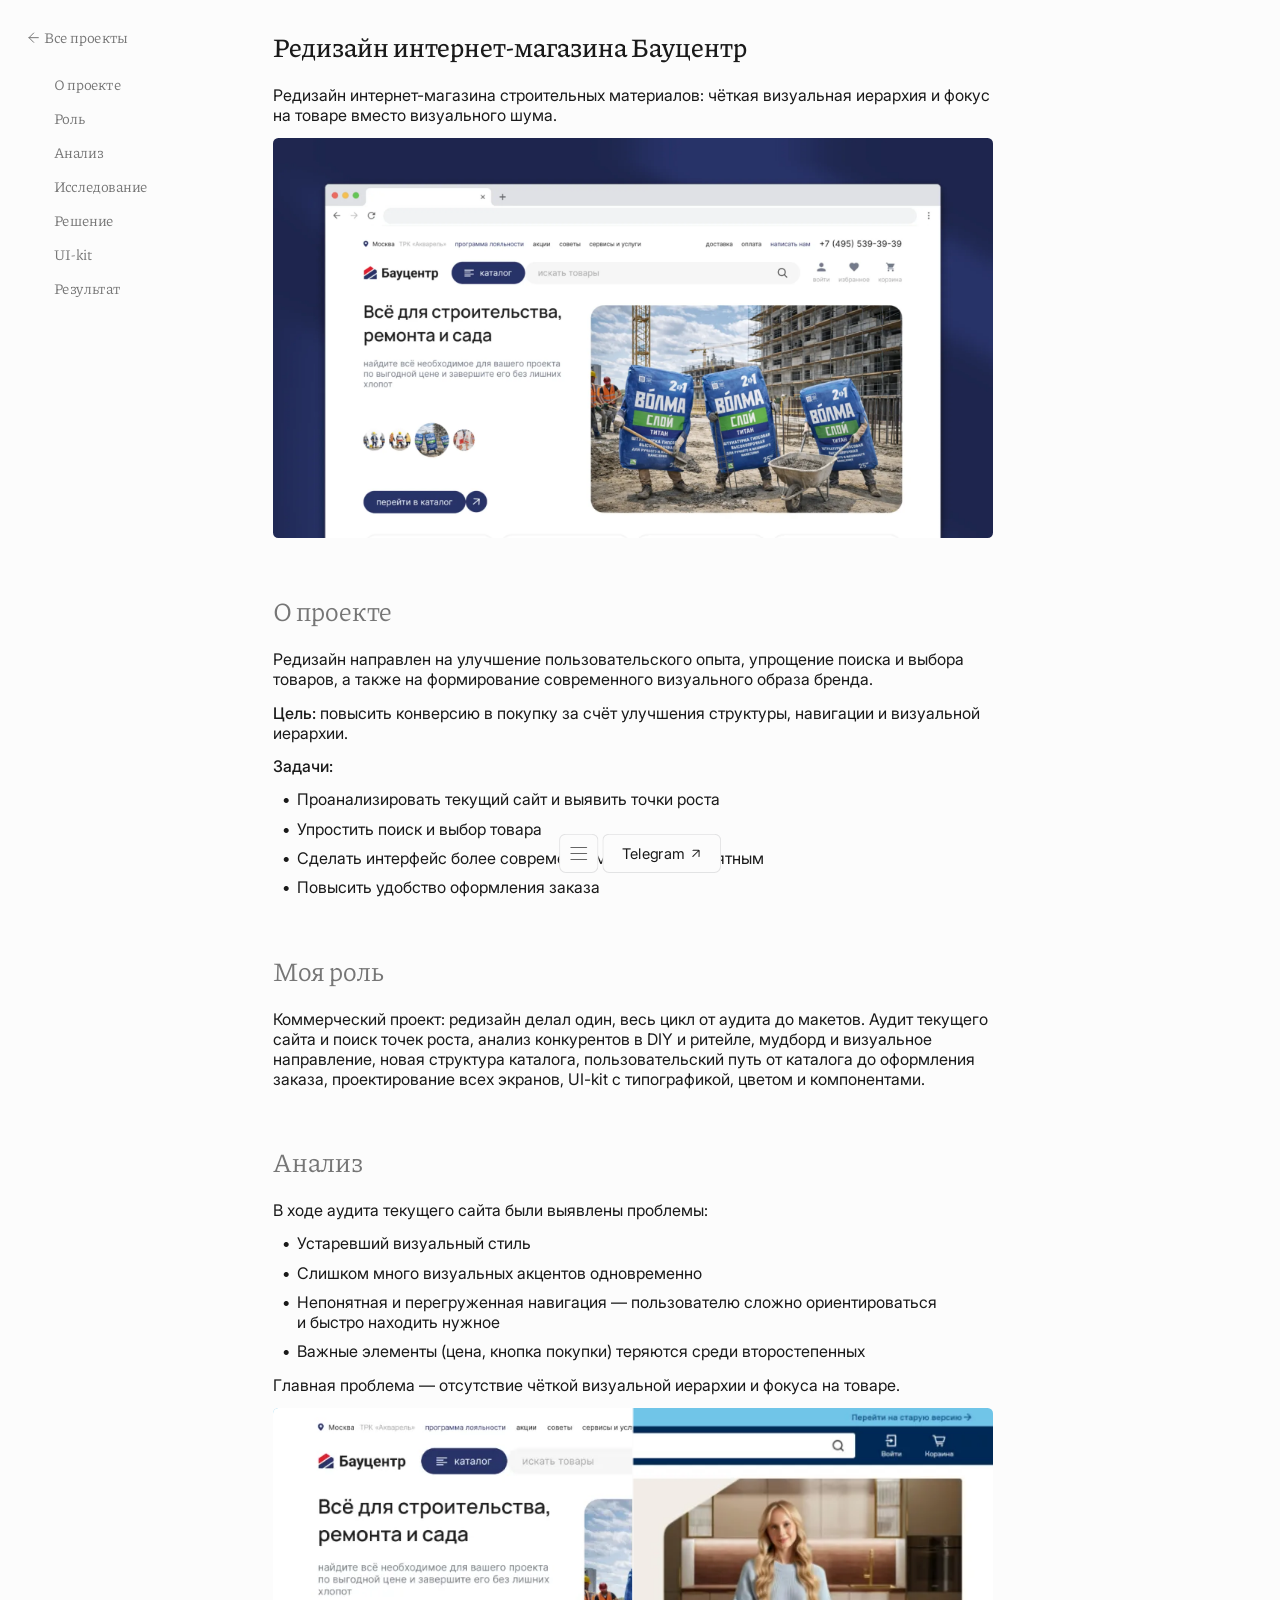
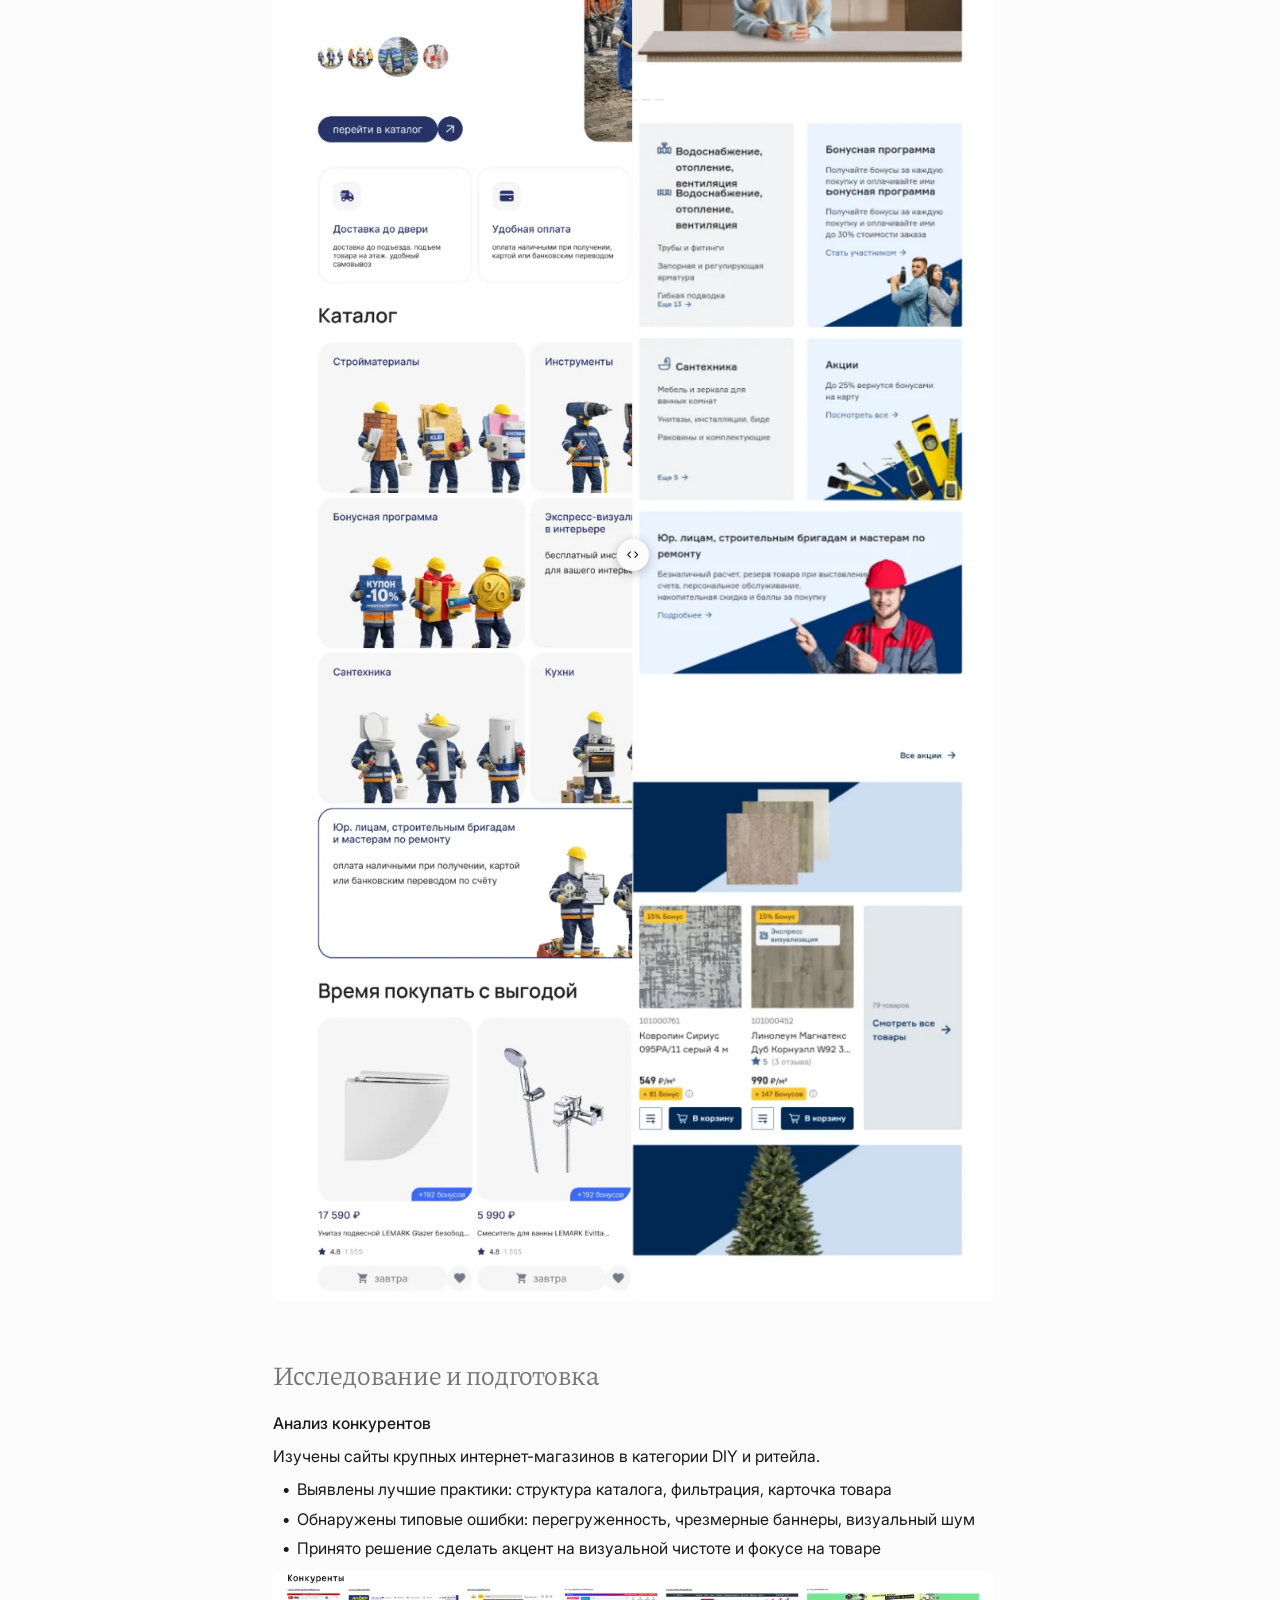
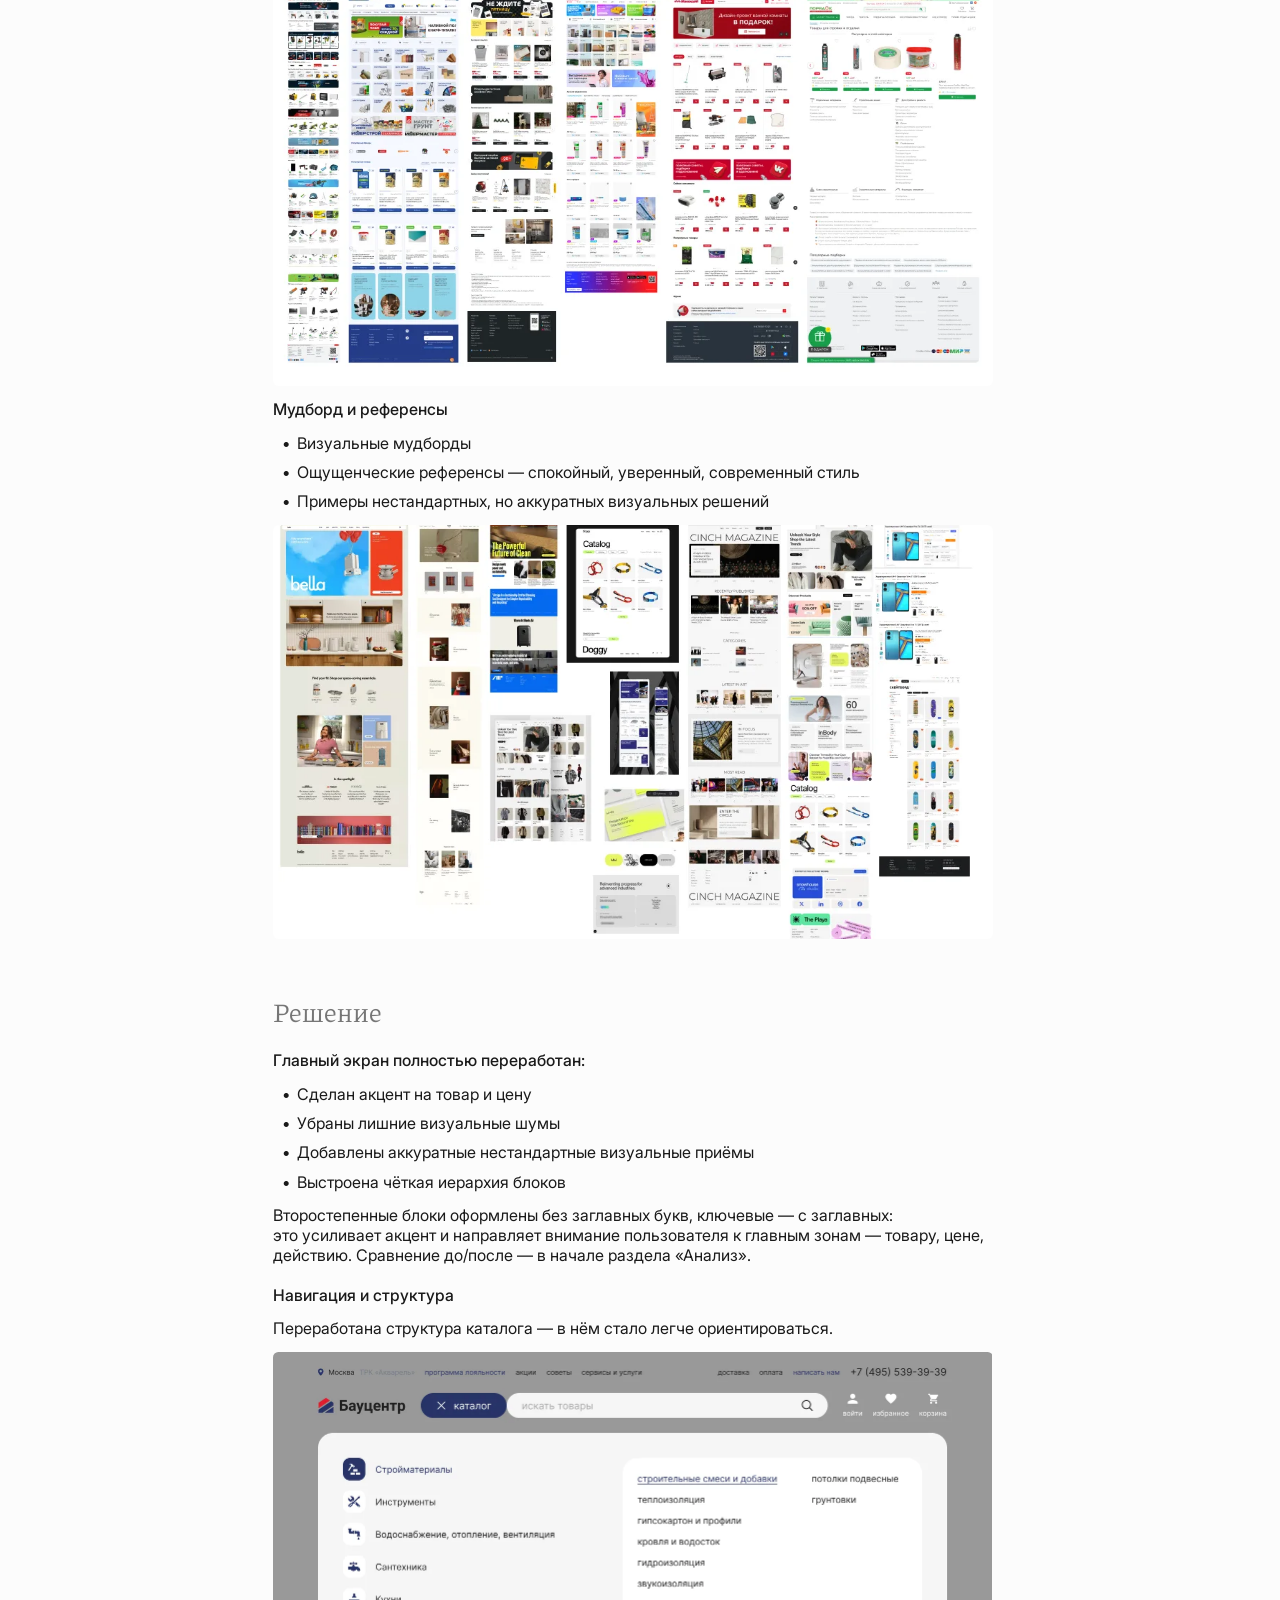
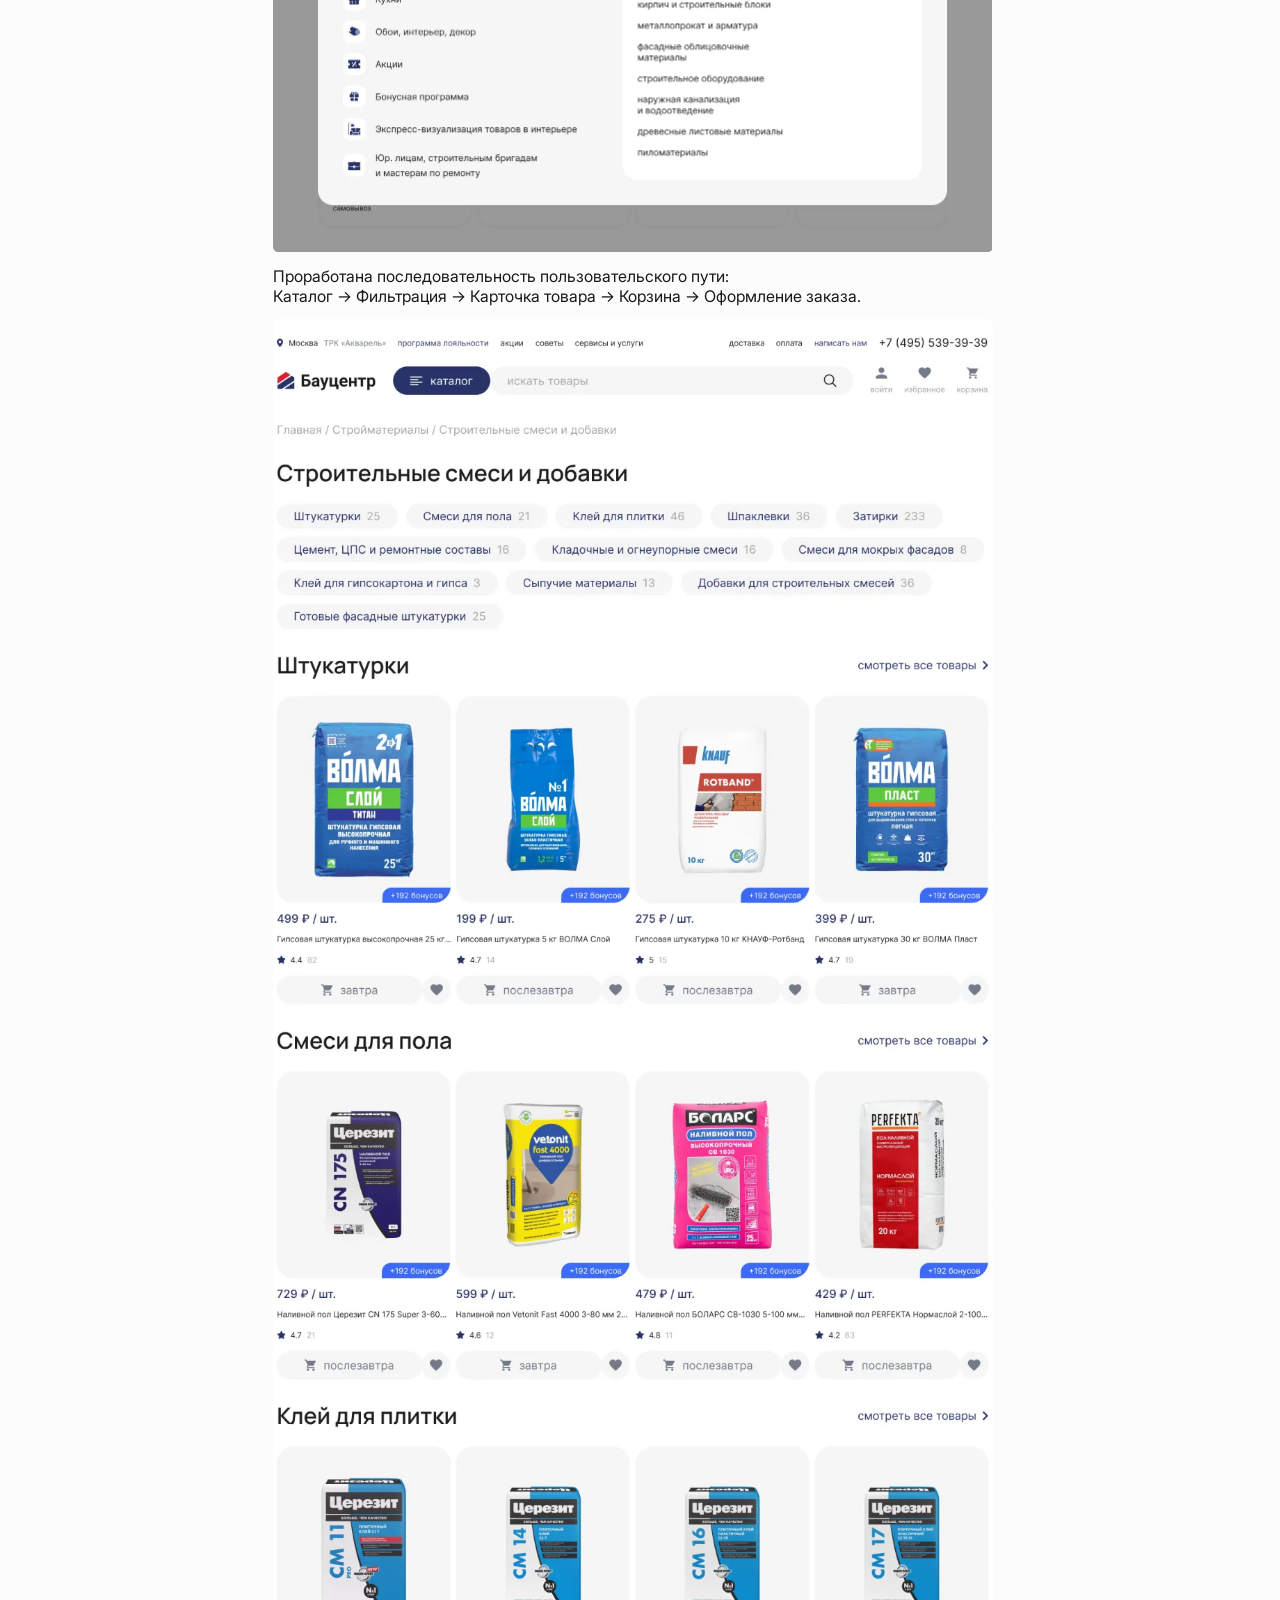
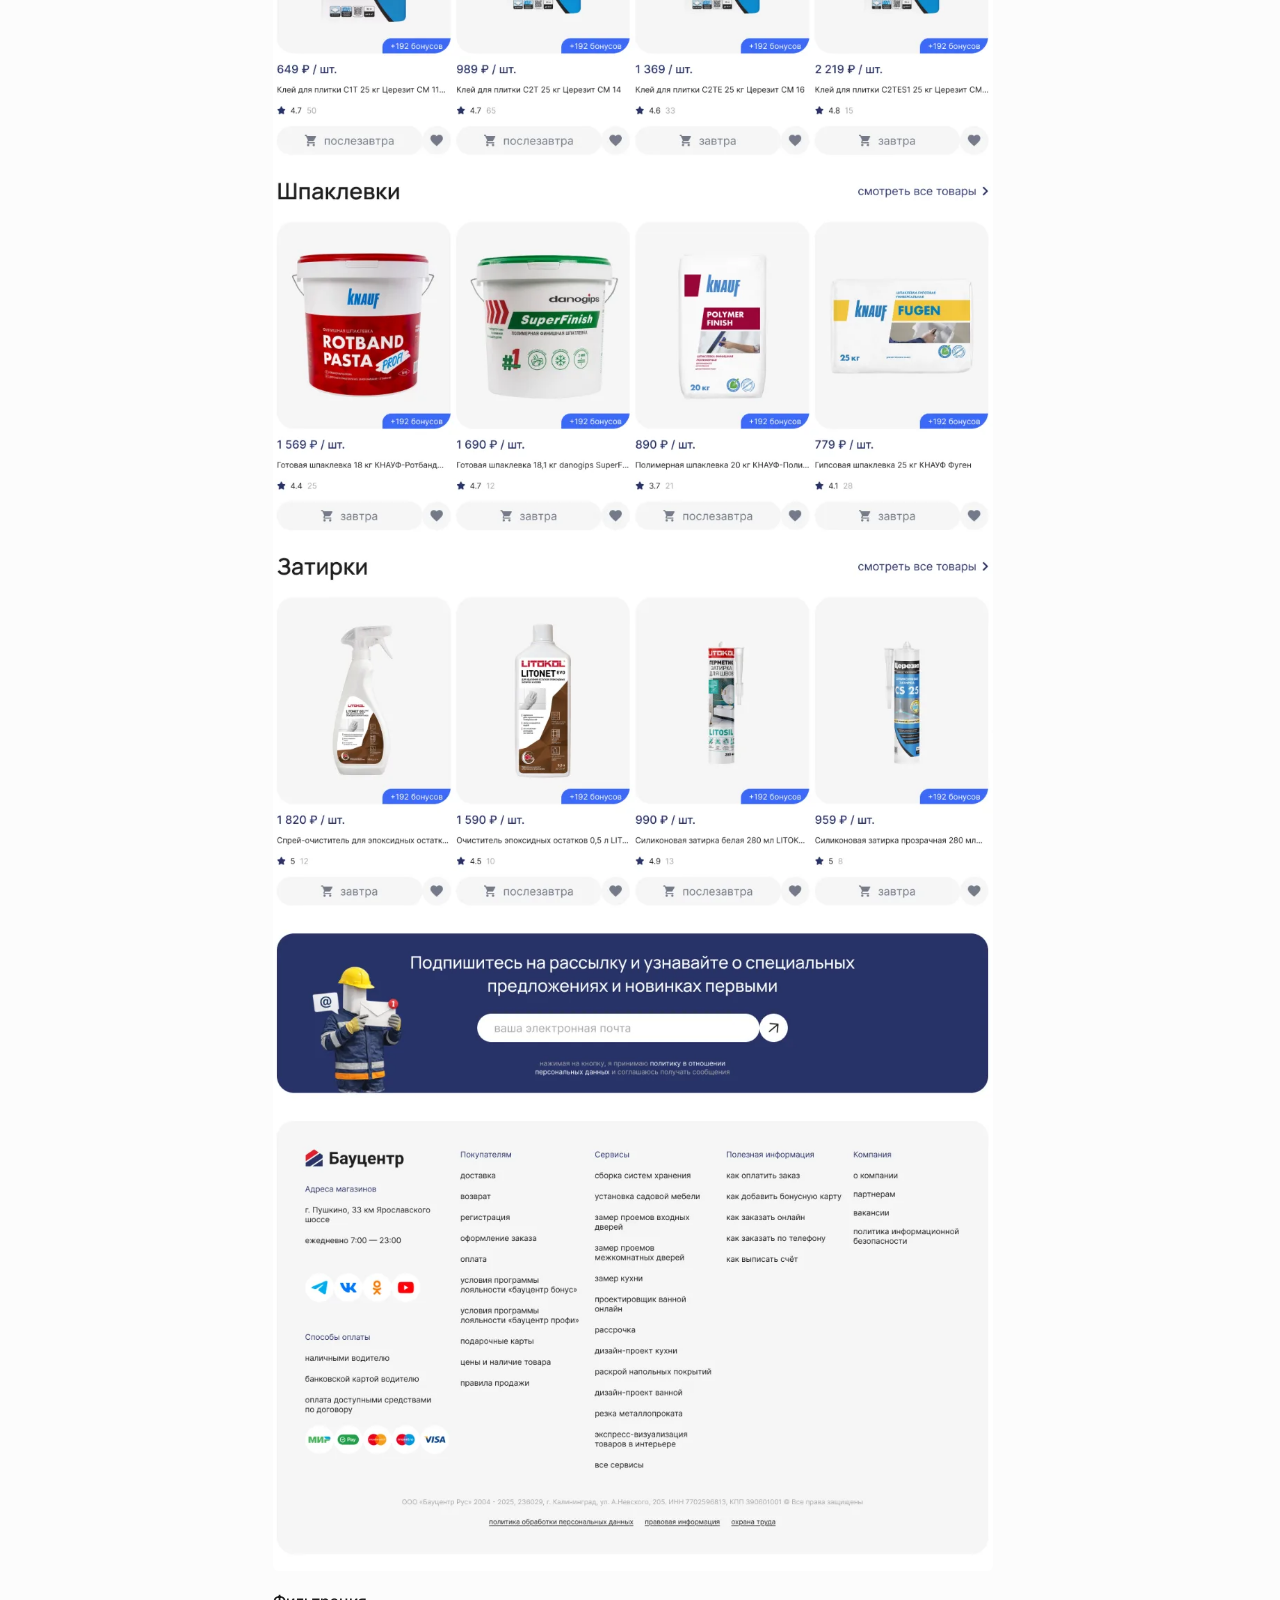
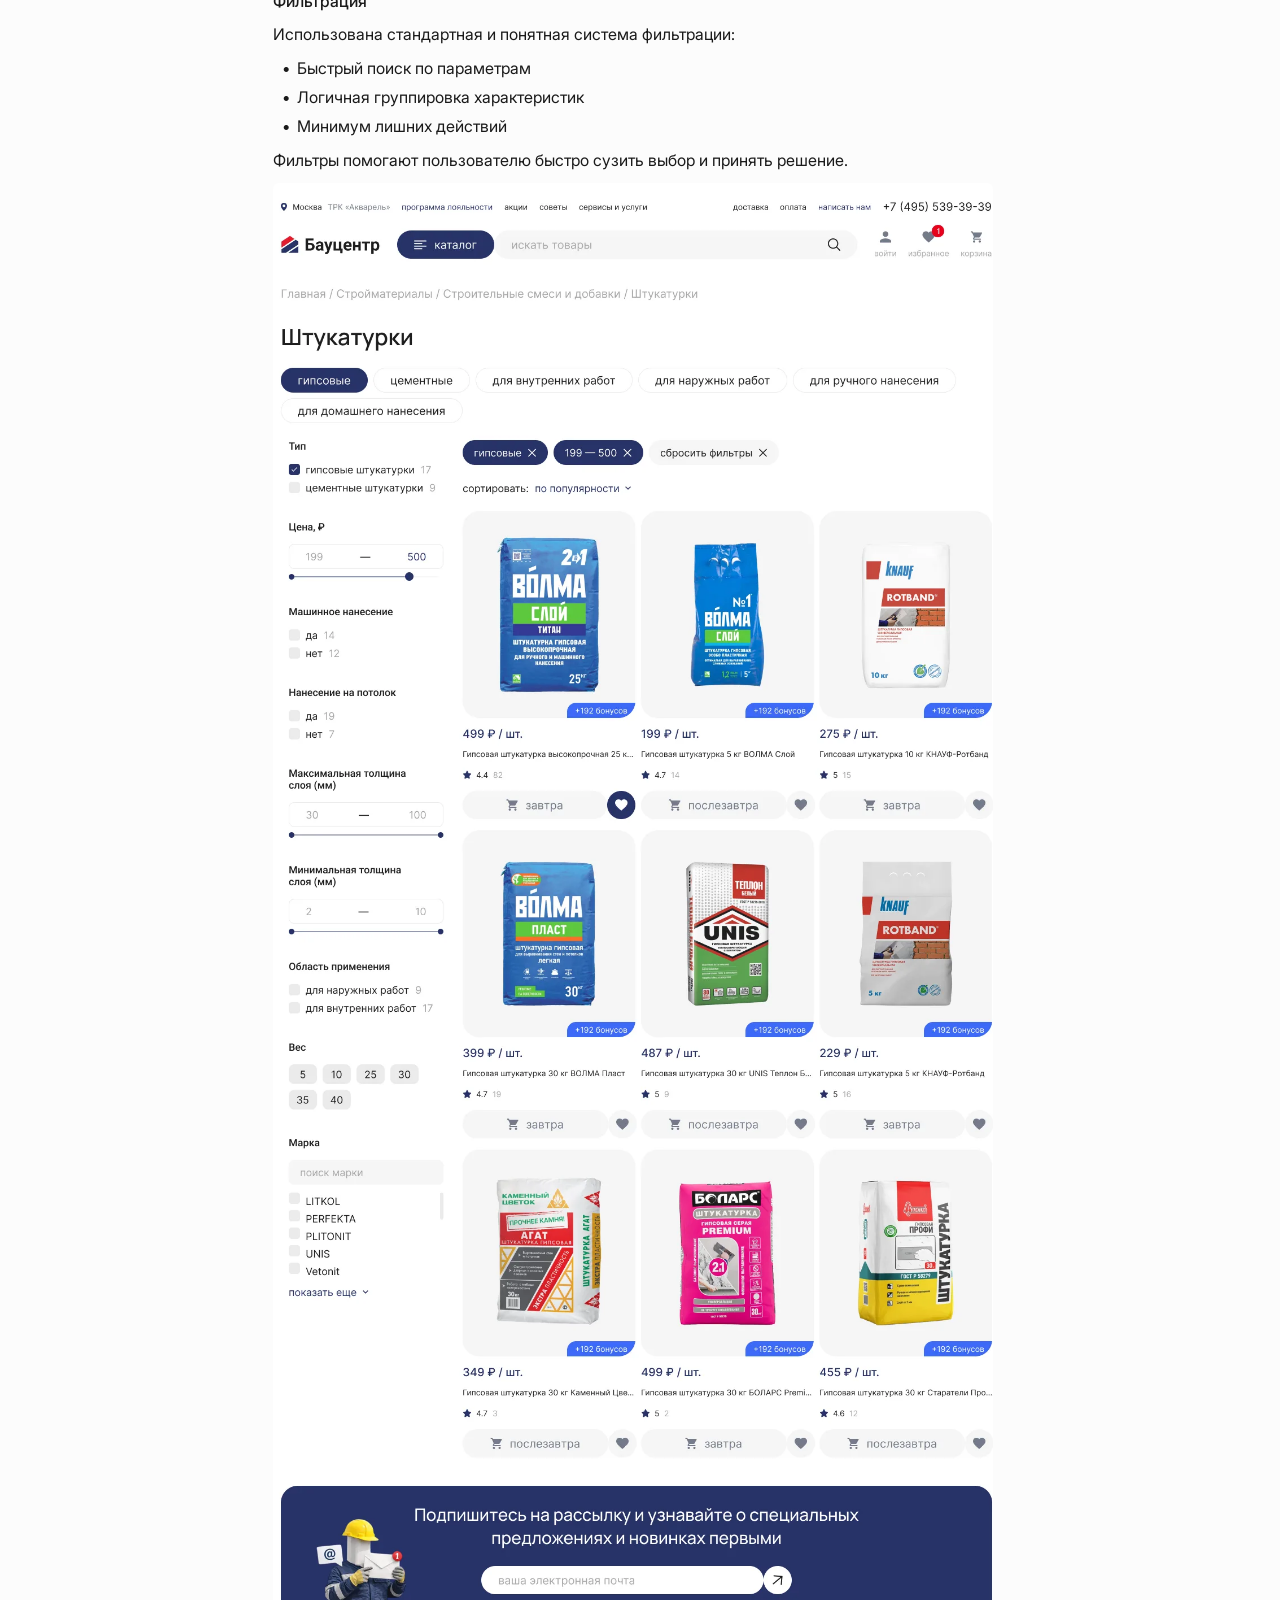
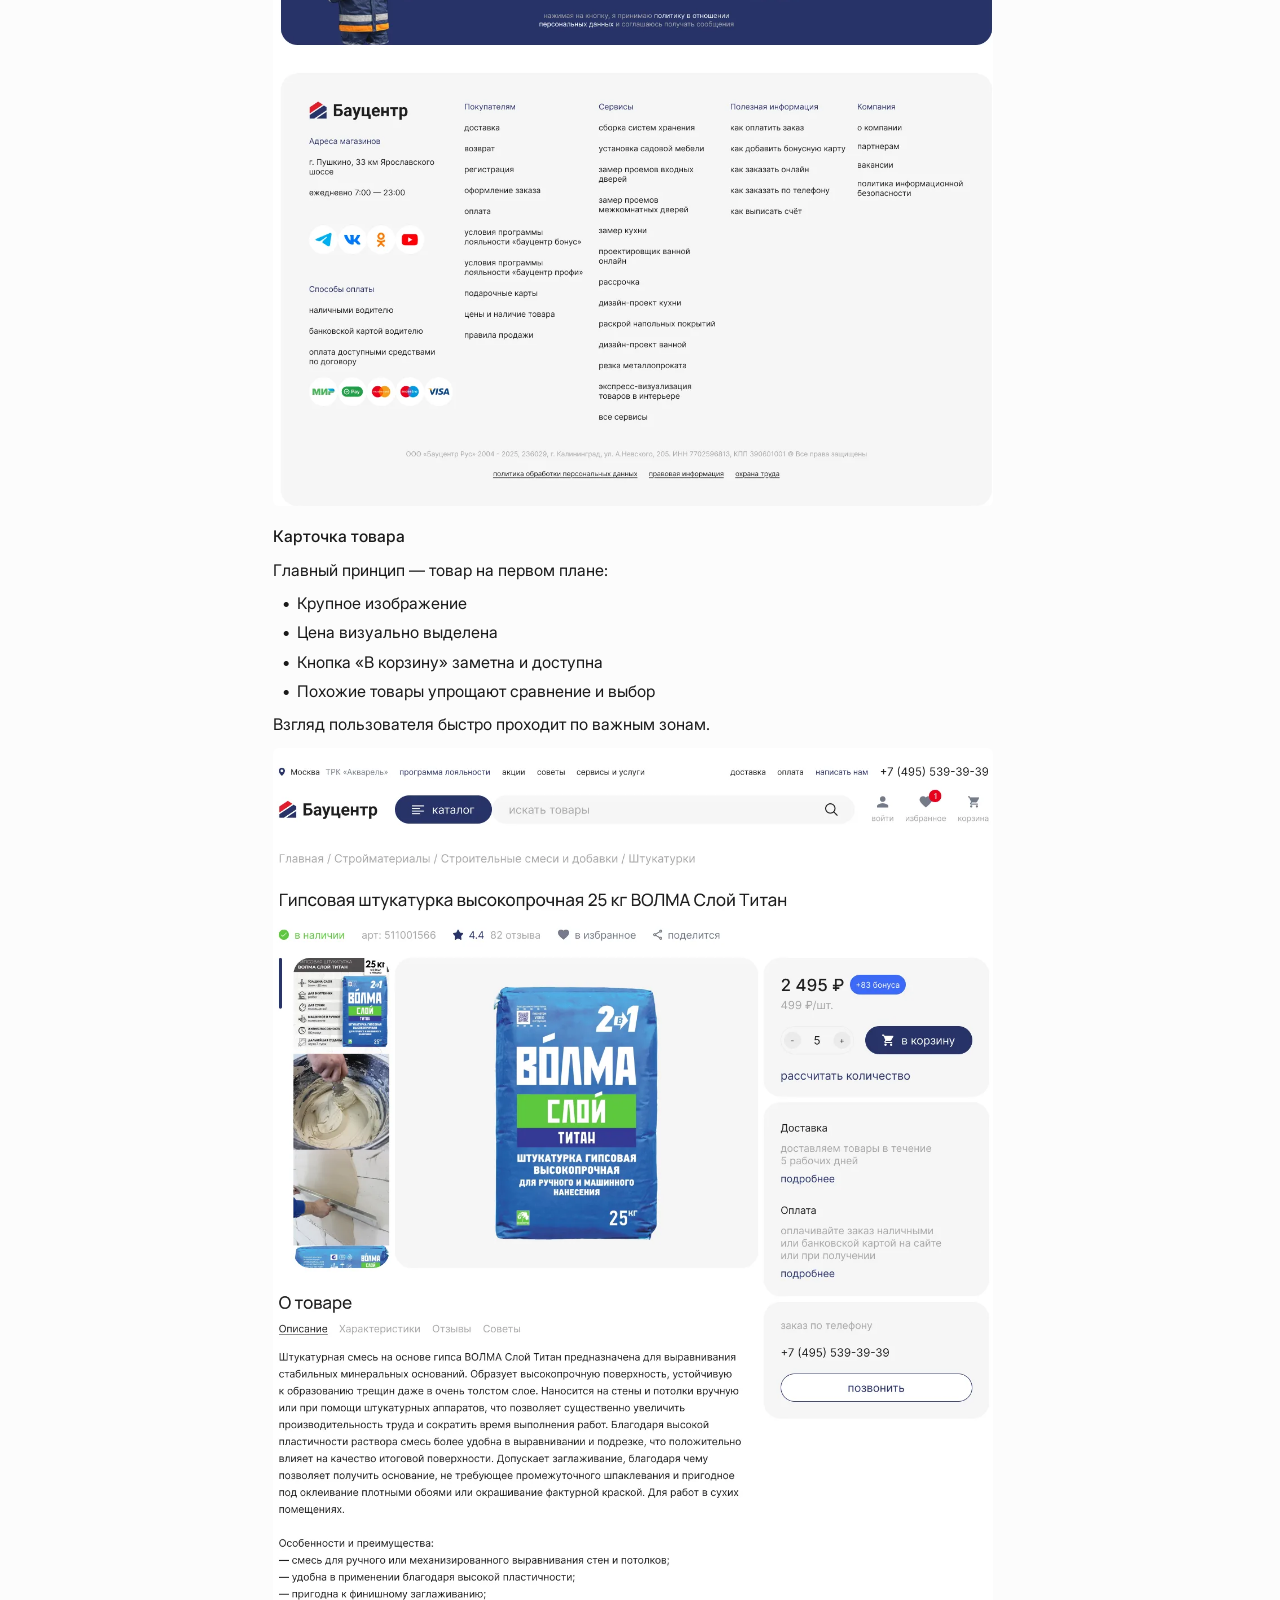
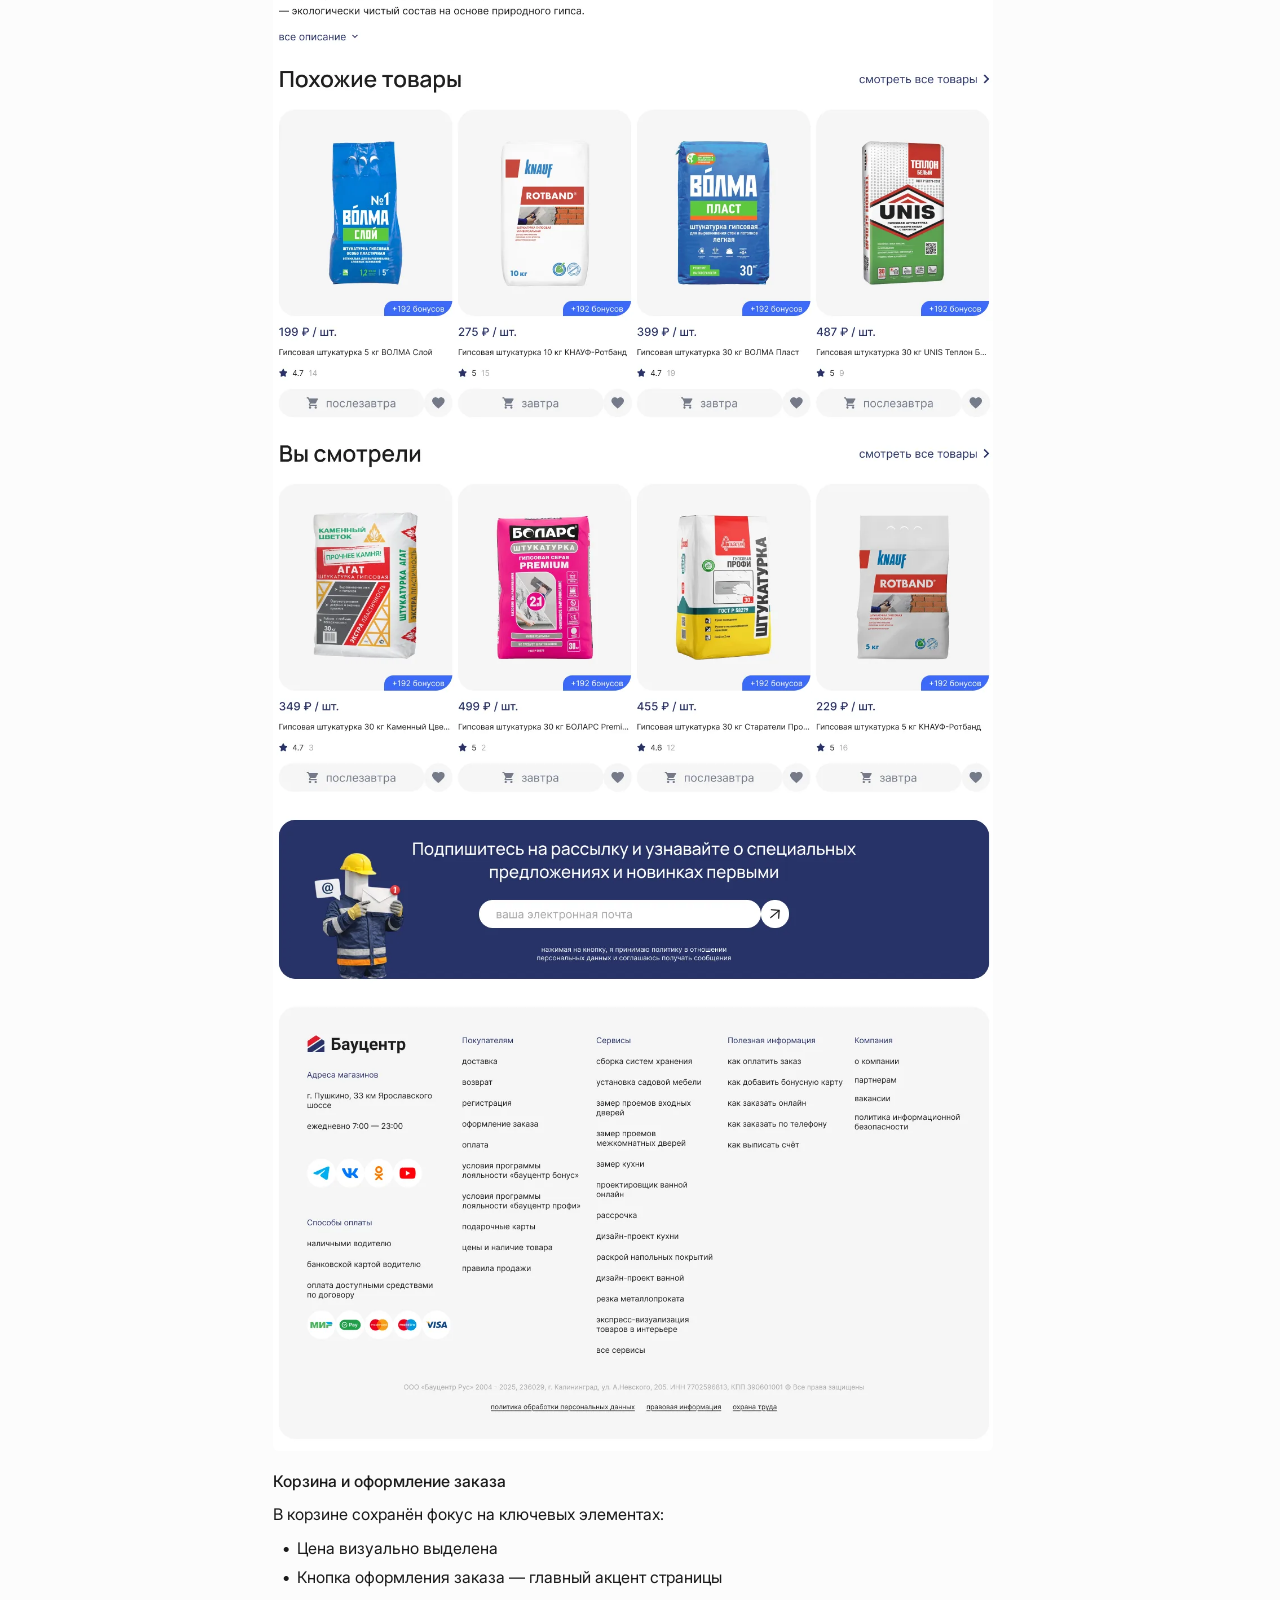
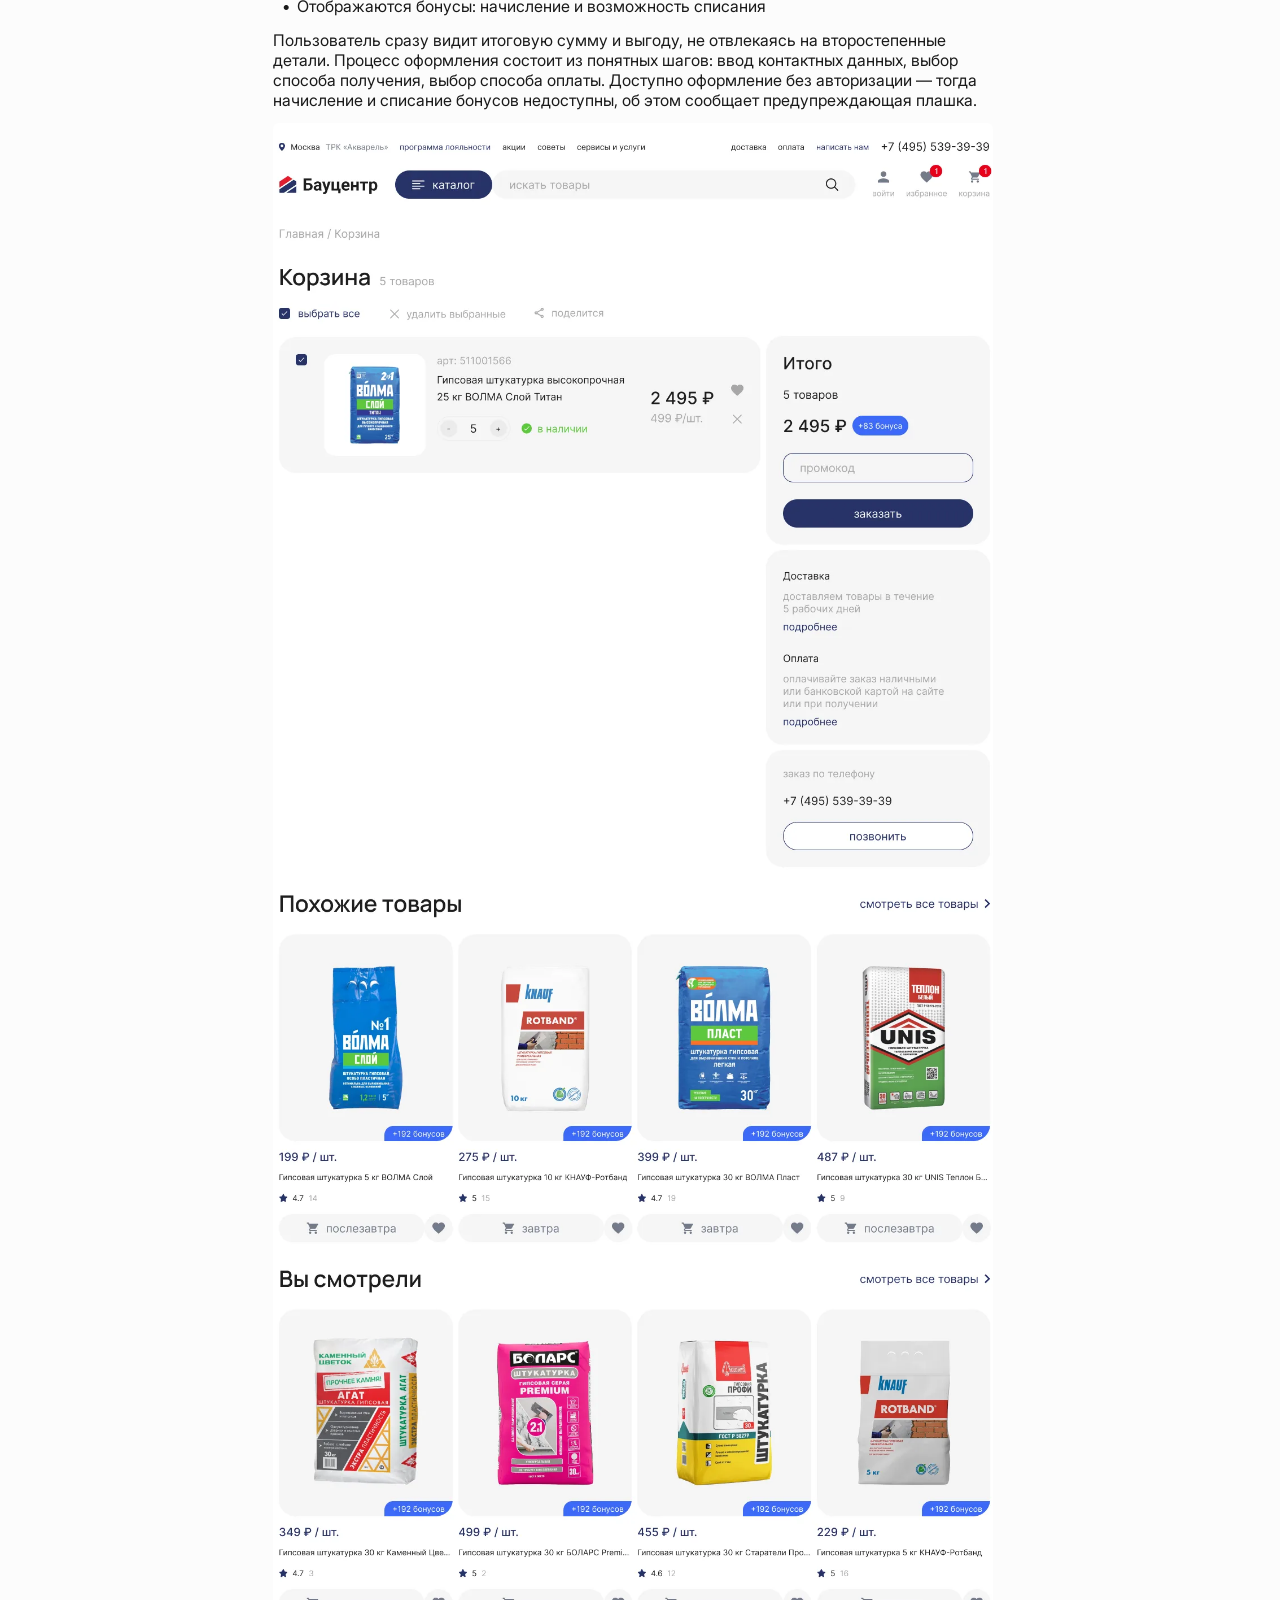
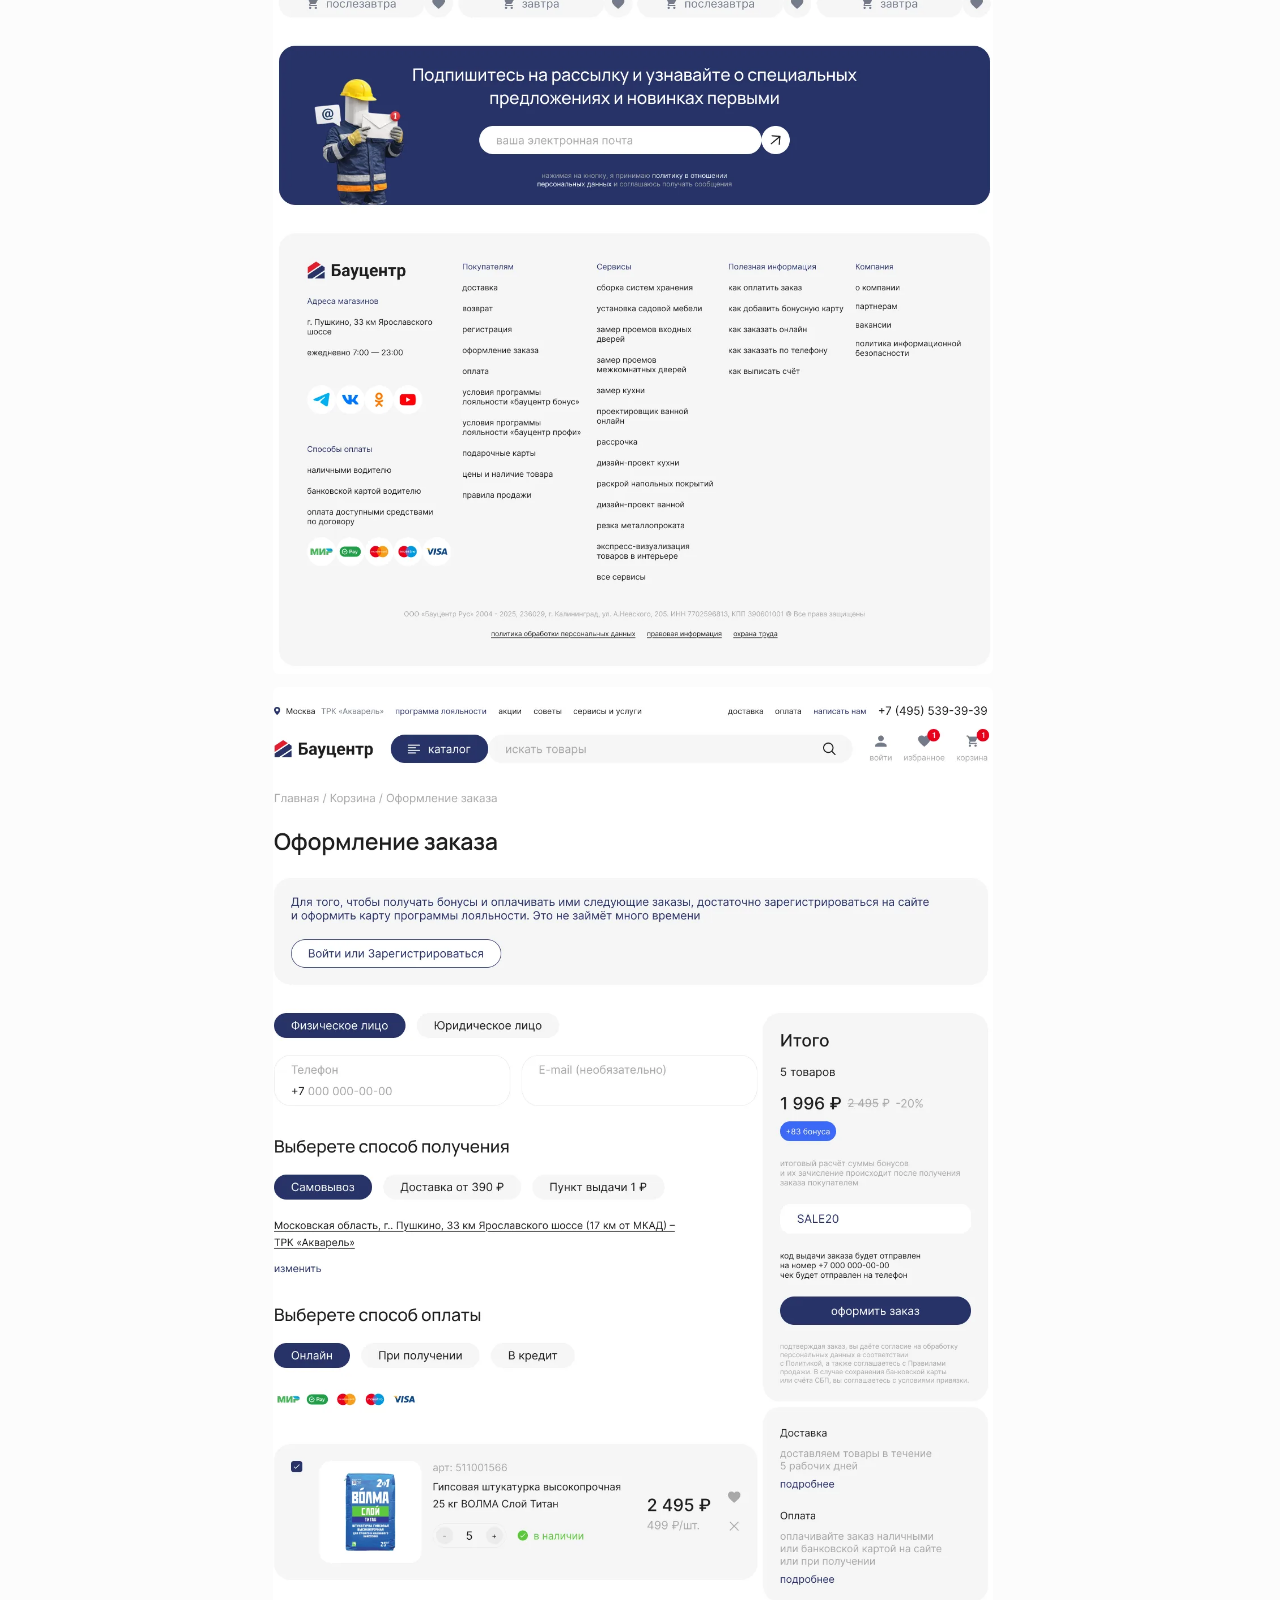
==== commit 0d74cfb4: "Improve headings, titles and case copy - unify the project name as SkoutAI across pages and markup -" ====
--- a/cases/baucentr.html
+++ b/cases/baucentr.html
@@ -3,22 +3,22 @@
 <head>
 <meta charset="UTF-8">
 <meta name="viewport" content="width=device-width, initial-scale=1.0">
-<title>Бауцентр — редизайн интернет-магазина — Владимир Колмыков</title>
-<meta name="description" content="Редизайн интернет-магазина строительных материалов: чёткая визуальная иерархия и фокус на товаре вместо визуального шума.">
+<title>Бауцентр — кейс редизайна интернет-магазина — Владимир Колмыков</title>
+<meta name="description" content="Кейс редизайна интернет-магазина стройматериалов: аудит, анализ конкурентов, новая структура каталога, карточка товара и оформление заказа.">
 <link rel="canonical" href="https://vkv-dsgn.ru/cases/baucentr.html">
 <meta property="og:type" content="website">
 <meta property="og:url" content="https://vkv-dsgn.ru/cases/baucentr.html">
 <meta property="og:site_name" content="Владимир Колмыков">
 <meta property="og:locale" content="ru_RU">
-<meta property="og:title" content="Бауцентр — редизайн интернет-магазина — Владимир Колмыков">
-<meta property="og:description" content="Редизайн интернет-магазина строительных материалов: чёткая визуальная иерархия и фокус на товаре вместо визуального шума.">
+<meta property="og:title" content="Бауцентр — кейс редизайна интернет-магазина — Владимир Колмыков">
+<meta property="og:description" content="Кейс редизайна интернет-магазина стройматериалов: аудит, анализ конкурентов, новая структура каталога, карточка товара и оформление заказа.">
 <meta property="og:image" content="https://vkv-dsgn.ru/assets/images/card-baucentr.png">
 <meta property="og:image:width" content="2400">
 <meta property="og:image:height" content="1800">
 <meta property="og:image:type" content="image/png">
 <meta name="twitter:card" content="summary_large_image">
-<meta name="twitter:title" content="Бауцентр — редизайн интернет-магазина — Владимир Колмыков">
-<meta name="twitter:description" content="Редизайн интернет-магазина строительных материалов: чёткая визуальная иерархия и фокус на товаре вместо визуального шума.">
+<meta name="twitter:title" content="Бауцентр — кейс редизайна интернет-магазина — Владимир Колмыков">
+<meta name="twitter:description" content="Кейс редизайна интернет-магазина стройматериалов: аудит, анализ конкурентов, новая структура каталога, карточка товара и оформление заказа.">
 <meta name="twitter:image" content="https://vkv-dsgn.ru/assets/images/card-baucentr.png">
 <link rel="icon" type="image/png" href="../assets/images/opt/avatar_color-320.png">
 <link rel="apple-touch-icon" href="../assets/images/opt/avatar_color-320.png">
@@ -37,7 +37,7 @@
   "@type": "CreativeWork",
   "name": "Редизайн интернет-магазина Бауцентр",
   "headline": "Редизайн интернет-магазина Бауцентр",
-  "description": "Редизайн интернет-магазина строительных материалов: чёткая визуальная иерархия и фокус на товаре вместо визуального шума.",
+  "description": "Кейс редизайна интернет-магазина стройматериалов: аудит, анализ конкурентов, новая структура каталога, карточка товара и оформление заказа.",
   "url": "https://vkv-dsgn.ru/cases/baucentr.html",
   "image": "https://vkv-dsgn.ru/assets/images/card-baucentr.png",
   "inLanguage": "ru-RU",
@@ -60,6 +60,7 @@
     </a>
     <div class="case-nav__list">
       <a href="#o-proekte" class="case-nav__link js-reveal">О&nbsp;проекте</a>
+      <a href="#rol" class="case-nav__link js-reveal">Роль</a>
       <a href="#analiz" class="case-nav__link js-reveal">Анализ</a>
       <a href="#issledovanie" class="case-nav__link js-reveal">Исследование</a>
       <a href="#reshenie" class="case-nav__link js-reveal">Решение</a>
@@ -68,7 +69,7 @@
     </div>
   </nav>
 
-  <a href="skoutai.html" class="case-project-nav case-project-nav--prev" aria-label="Предыдущий проект — ScoutAI">
+  <a href="skoutai.html" class="case-project-nav case-project-nav--prev" aria-label="Предыдущий проект — SkoutAI">
     <svg viewBox="0 0 80 80" fill="none" xmlns="http://www.w3.org/2000/svg"><path d="M68 40H12M40 12L12 40L40 68" stroke-width="6" stroke-linecap="round" stroke-linejoin="round"/></svg>
   </a>
 
@@ -99,6 +100,11 @@
             <li>Повысить удобство оформления заказа</li>
           </ul>
         </div>
+      </section>
+
+      <section id="rol" class="case-section" data-case-section>
+        <h2 class="case-section__title">Моя роль</h2>
+        <p class="case-body">Коммерческий проект: редизайн делал один, весь цикл от&nbsp;аудита до&nbsp;макетов. Аудит текущего сайта и&nbsp;поиск точек роста, анализ конкурентов в&nbsp;DIY и&nbsp;ритейле, мудборд и&nbsp;визуальное направление, новая структура каталога, пользовательский путь от&nbsp;каталога до&nbsp;оформления заказа, проектирование всех экранов, UI-kit с&nbsp;типографикой, цветом и&nbsp;компонентами.</p>
       </section>
 
       <section id="analiz" class="case-section" data-case-section>
@@ -138,7 +144,7 @@
       <section id="issledovanie" class="case-section" data-case-section>
         <h2 class="case-section__title">Исследование и&nbsp;подготовка</h2>
         <div class="case-body-group">
-          <p class="case-label">Анализ конкурентов</p>
+          <h3 class="case-label">Анализ конкурентов</h3>
           <p class="case-body">Изучены сайты крупных интернет-магазинов в&nbsp;категории DIY и&nbsp;ритейла.</p>
           <ul class="case-list">
             <li>Выявлены лучшие практики: структура каталога, фильтрация, карточка товара</li>
@@ -148,7 +154,7 @@
           <div class="case-shot" style="height:622px; aspect-ratio:1080/622">
             <picture><source type="image/webp" media="(max-width: 768px)" srcset="../assets/images/cases/baucentr/opt/competitors-m.webp"><source type="image/webp" srcset="../assets/images/cases/baucentr/opt/competitors.webp"><img class="case-shot__img" src="../assets/images/cases/baucentr/competitors.png" alt="Анализ конкурентов Бауцентр" decoding="async" loading="lazy"></picture>
           </div>
-          <p class="case-label">Мудборд и&nbsp;референсы</p>
+          <h3 class="case-label">Мудборд и&nbsp;референсы</h3>
           <ul class="case-list">
             <li>Визуальные мудборды</li>
             <li>Ощущенческие референсы — спокойный, уверенный, современный стиль</li>
@@ -175,7 +181,7 @@
         </div>
 
         <div class="case-screen">
-          <p class="case-label">Навигация и&nbsp;структура</p>
+          <h3 class="case-label">Навигация и&nbsp;структура</h3>
           <p class="case-body">Переработана структура каталога — в&nbsp;нём стало легче ориентироваться.</p>
           <div class="case-shot" style="height:751px; aspect-ratio:1080/751">
             <div class="case-shot__crop">
@@ -189,7 +195,7 @@
         </div>
 
         <div class="case-screen">
-          <p class="case-label">Фильтрация</p>
+          <h3 class="case-label">Фильтрация</h3>
           <p class="case-body">Использована стандартная и&nbsp;понятная система фильтрации:</p>
           <ul class="case-list">
             <li>Быстрый поиск по&nbsp;параметрам</li>
@@ -205,7 +211,7 @@
         </div>
 
         <div class="case-screen">
-          <p class="case-label">Карточка товара</p>
+          <h3 class="case-label">Карточка товара</h3>
           <p class="case-body">Главный принцип — товар на&nbsp;первом плане:</p>
           <ul class="case-list">
             <li>Крупное изображение</li>
@@ -222,7 +228,7 @@
         </div>
 
         <div class="case-screen">
-          <p class="case-label">Корзина и&nbsp;оформление заказа</p>
+          <h3 class="case-label">Корзина и&nbsp;оформление заказа</h3>
           <p class="case-body">В&nbsp;корзине сохранён фокус на&nbsp;ключевых элементах:</p>
           <ul class="case-list">
             <li>Цена визуально выделена</li>
--- a/css/styles.css
+++ b/css/styles.css
@@ -62,6 +62,20 @@
 .stage {
   position: relative;
   flex-shrink: 0;
+}
+
+/* Текст только для читалок экрана и структуры документа: из потока не
+   выпадает (в отличие от display:none), но визуально не занимает места. */
+.visually-hidden {
+  position: absolute;
+  width: 1px;
+  height: 1px;
+  margin: -1px;
+  padding: 0;
+  overflow: hidden;
+  clip-path: inset(50%);
+  white-space: nowrap;
+  border: 0;
 }
 
 h1, h2, h3, p {
